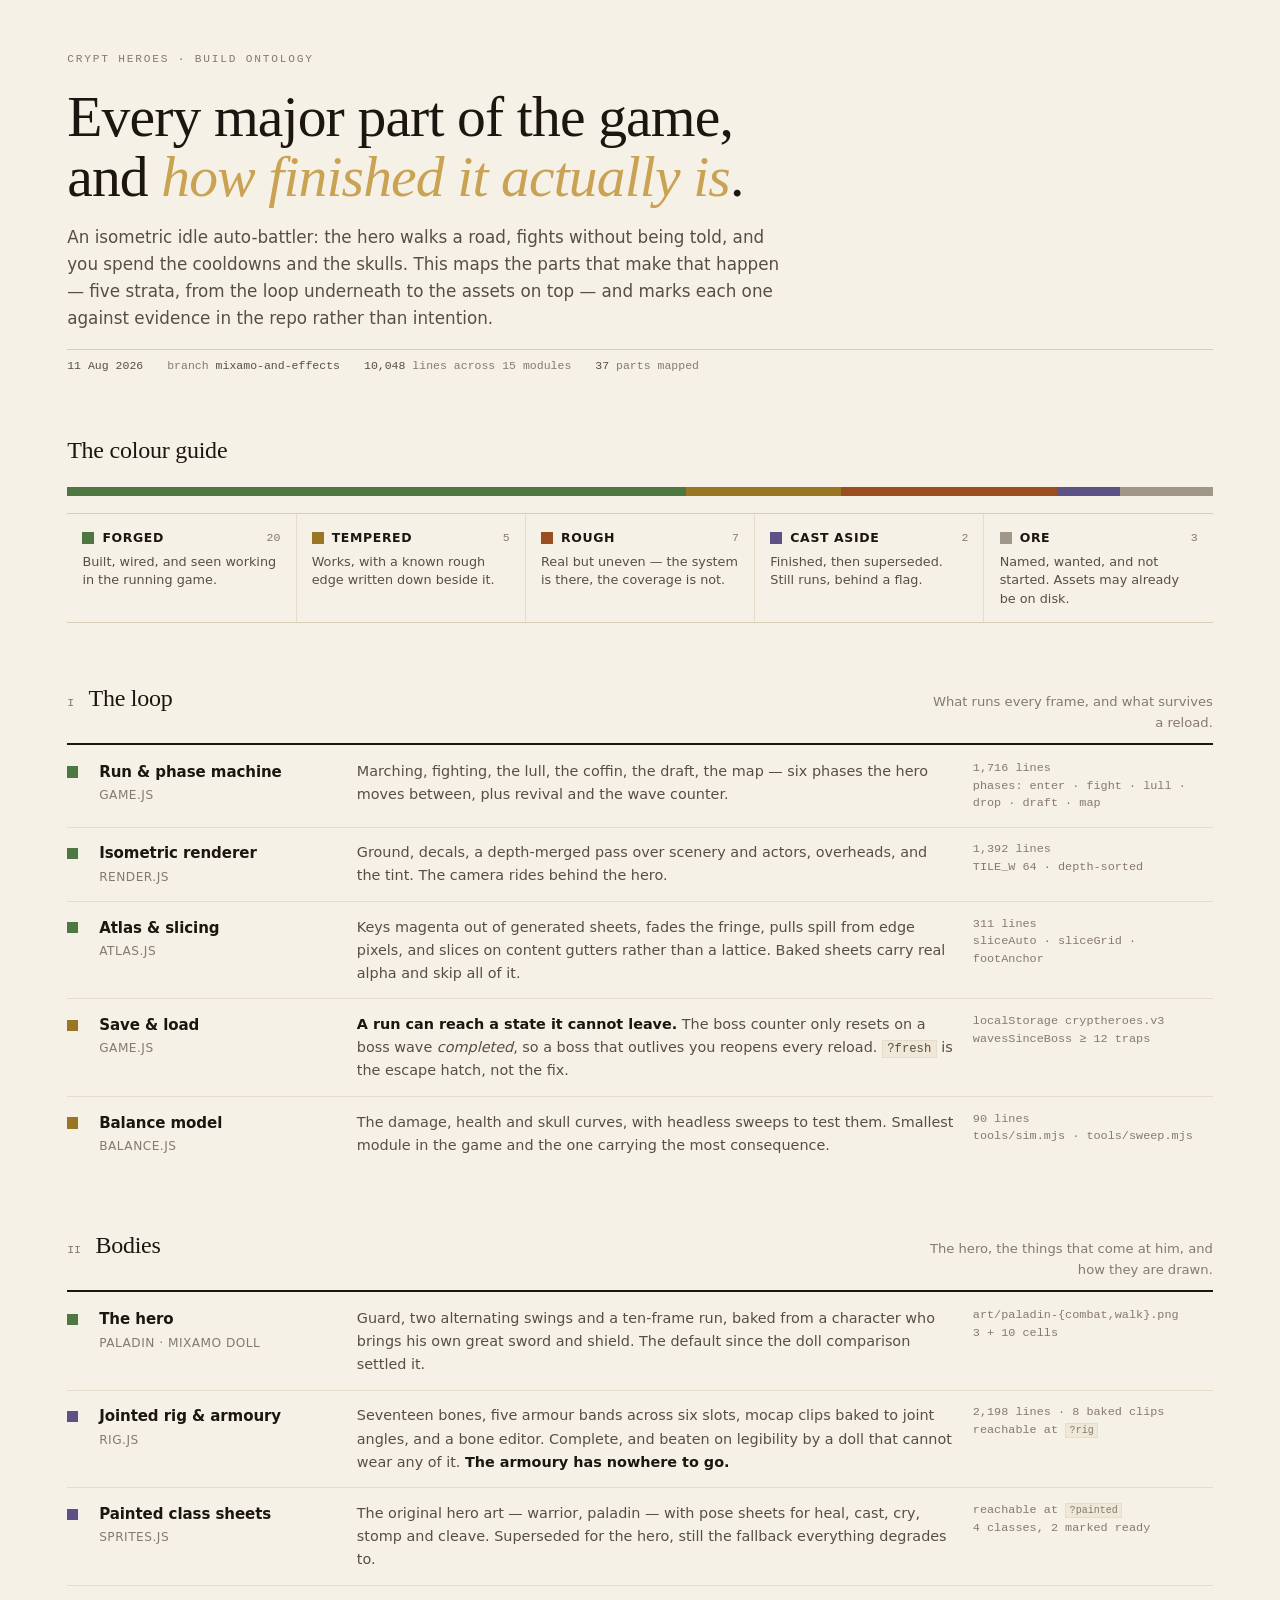
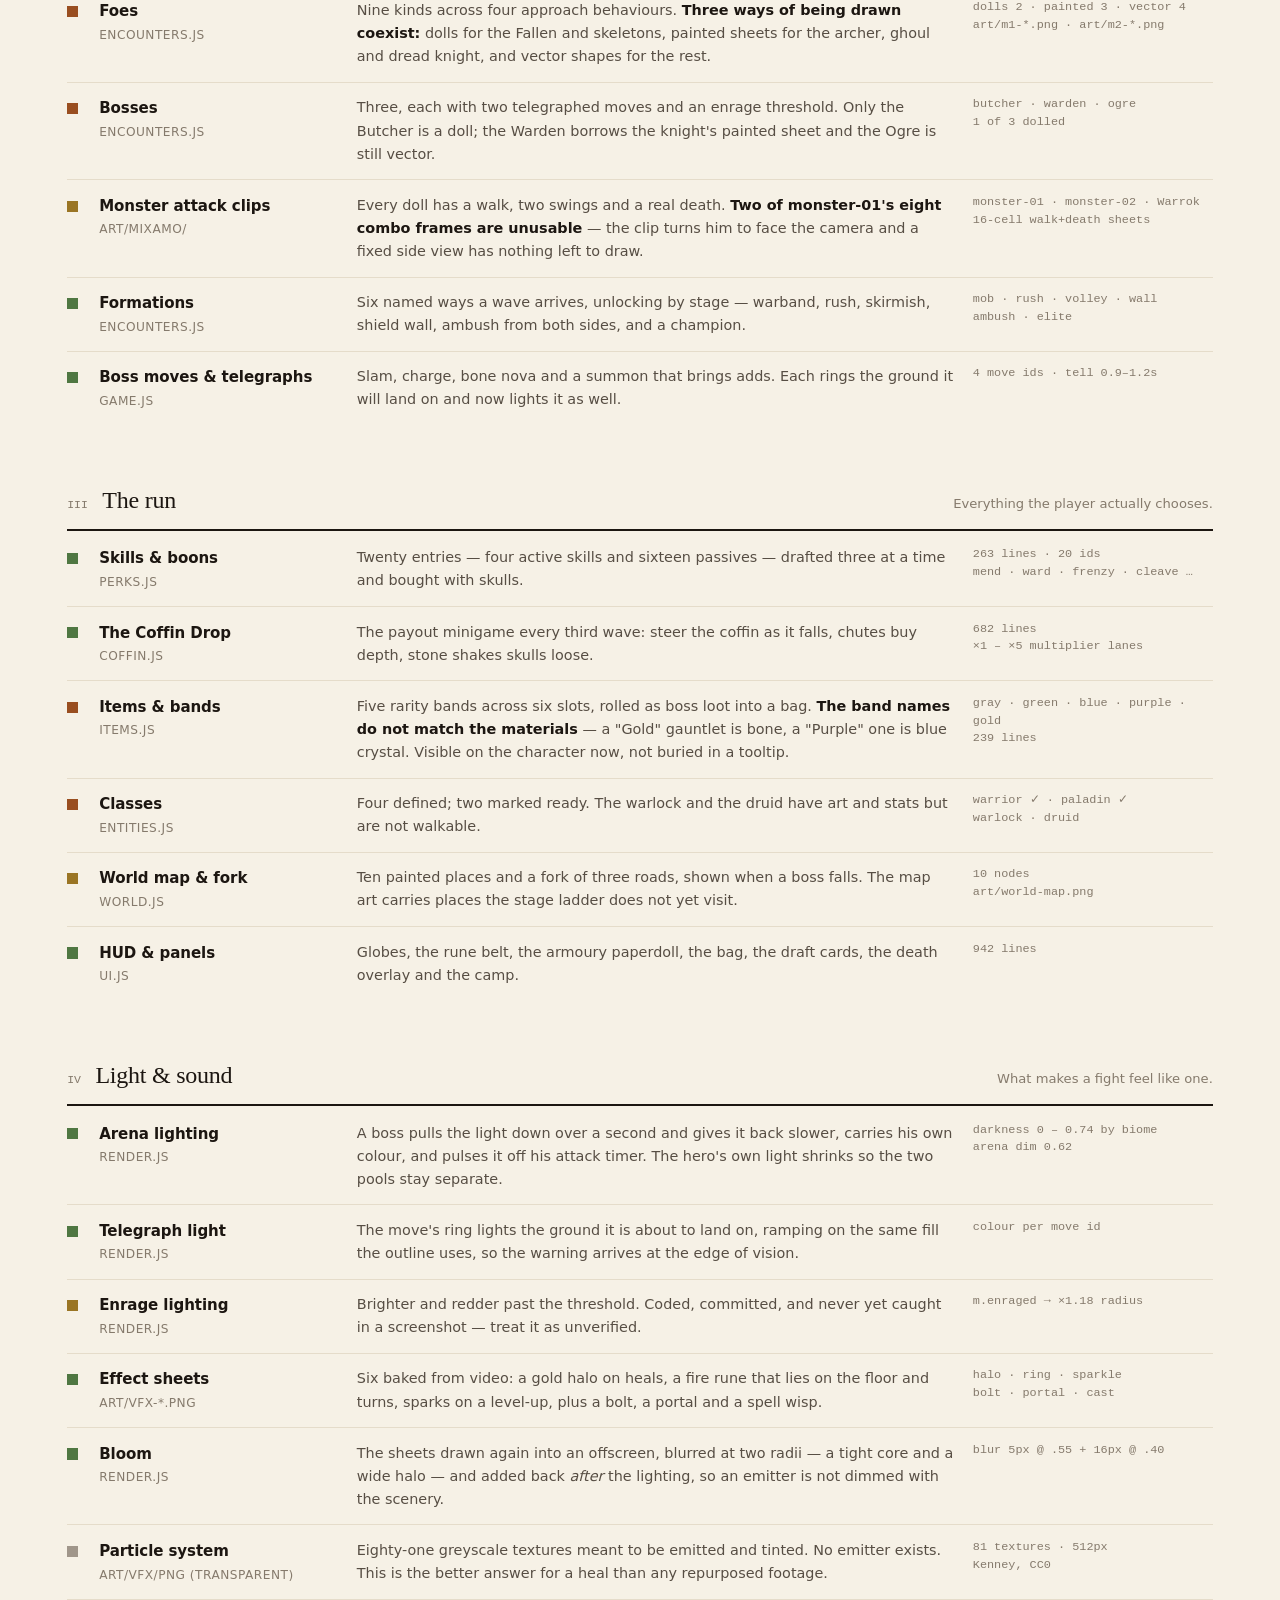
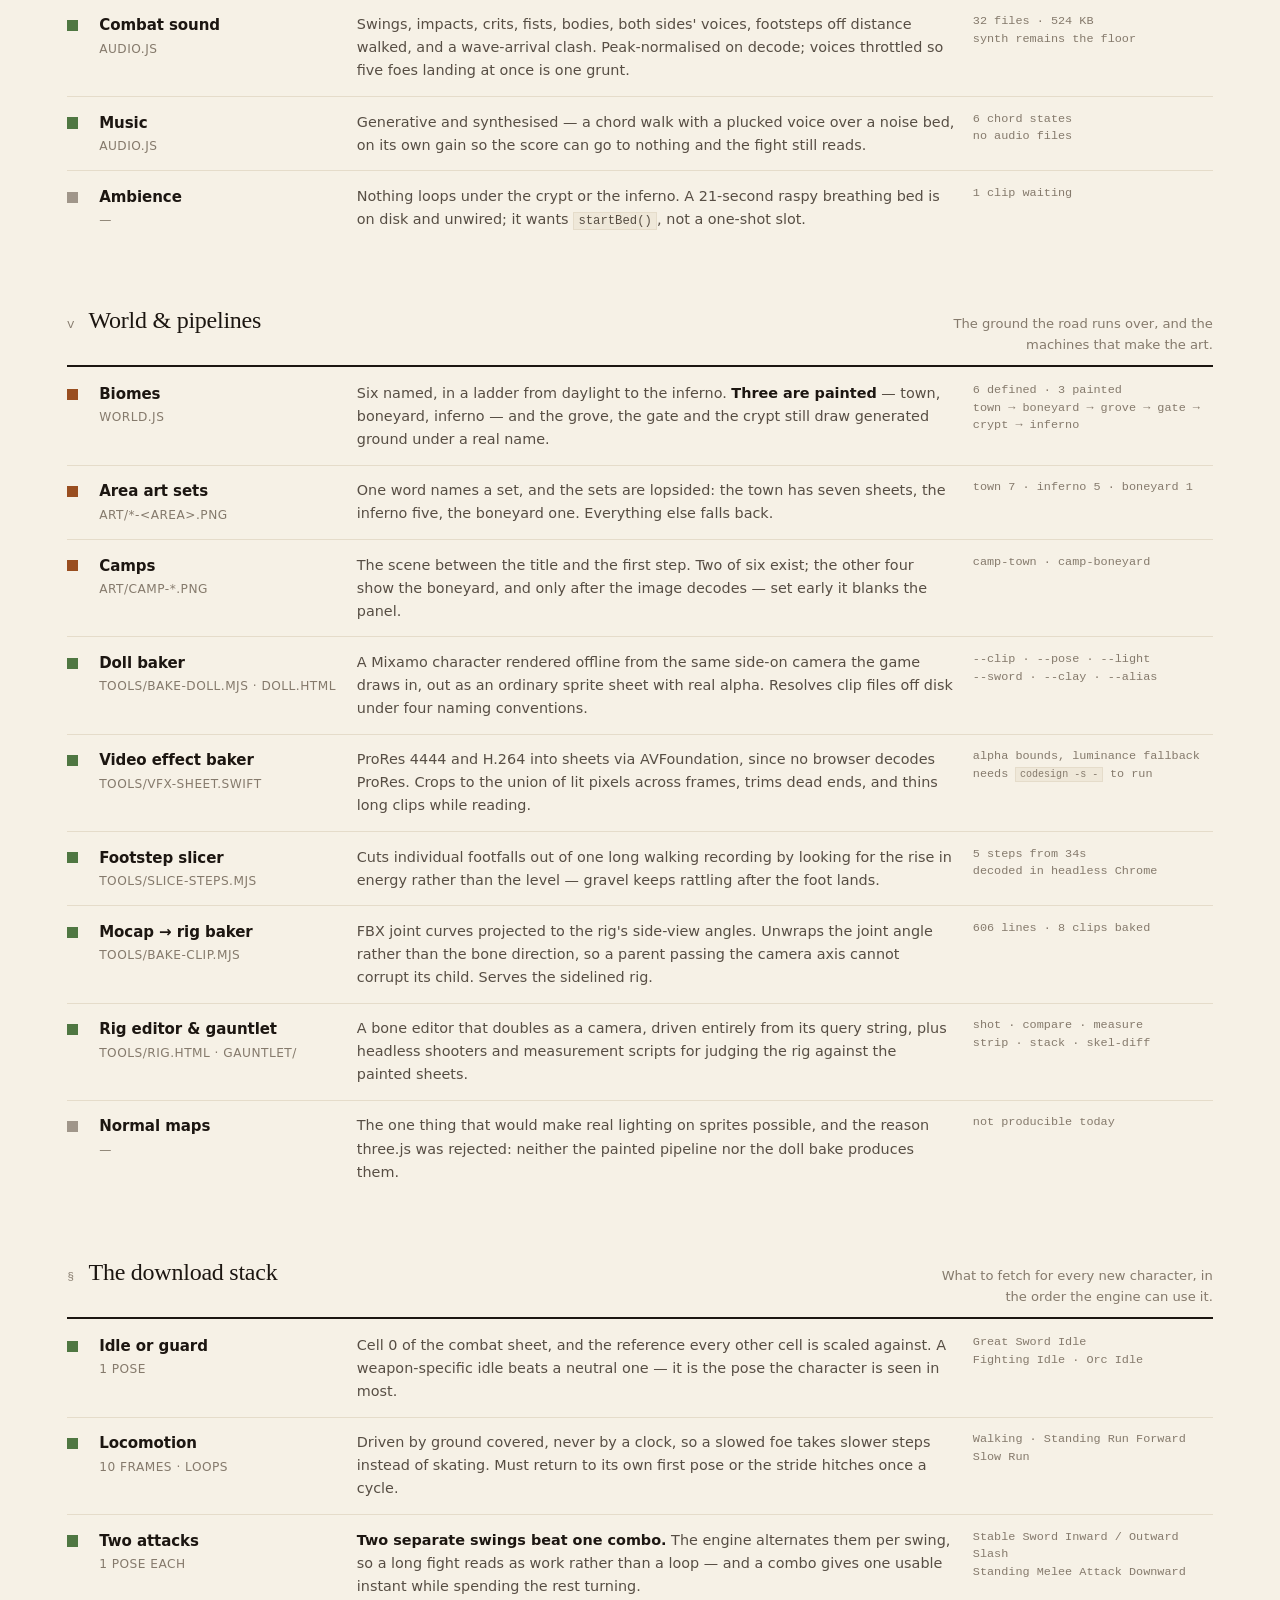
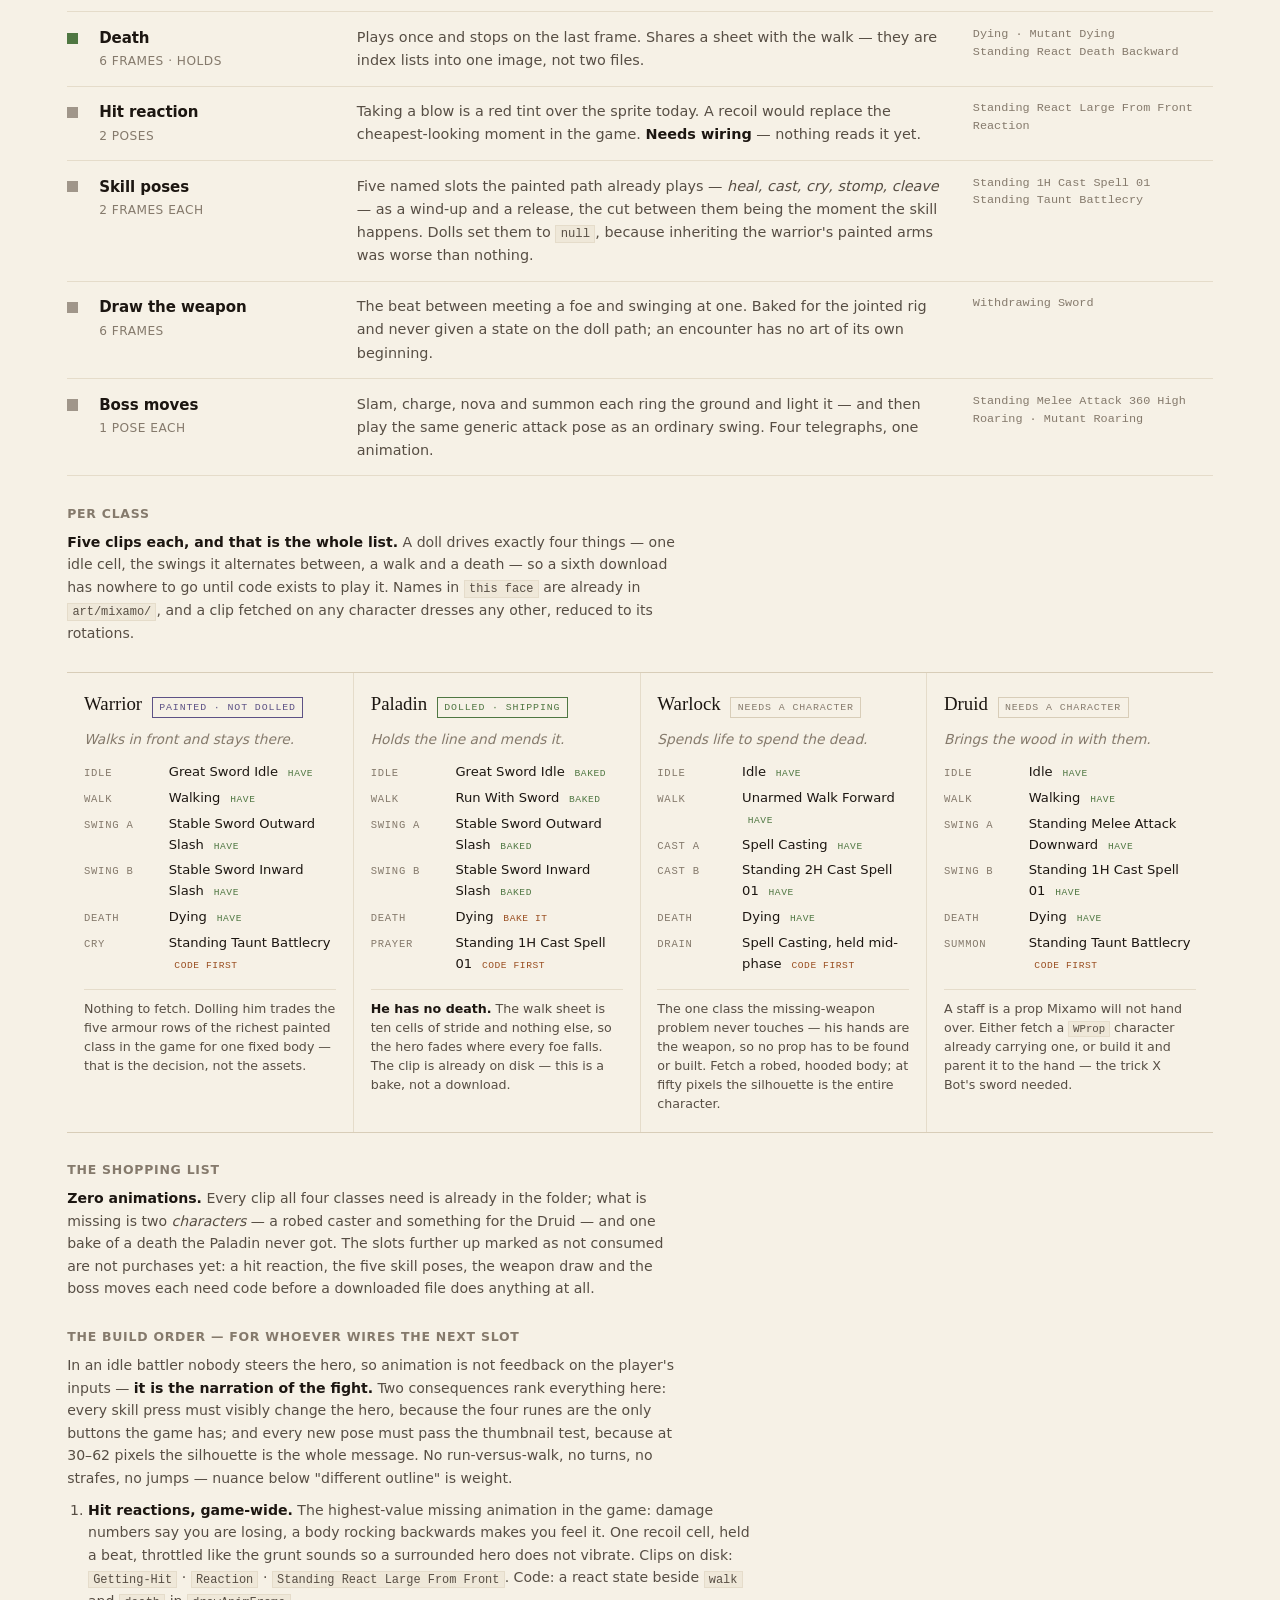
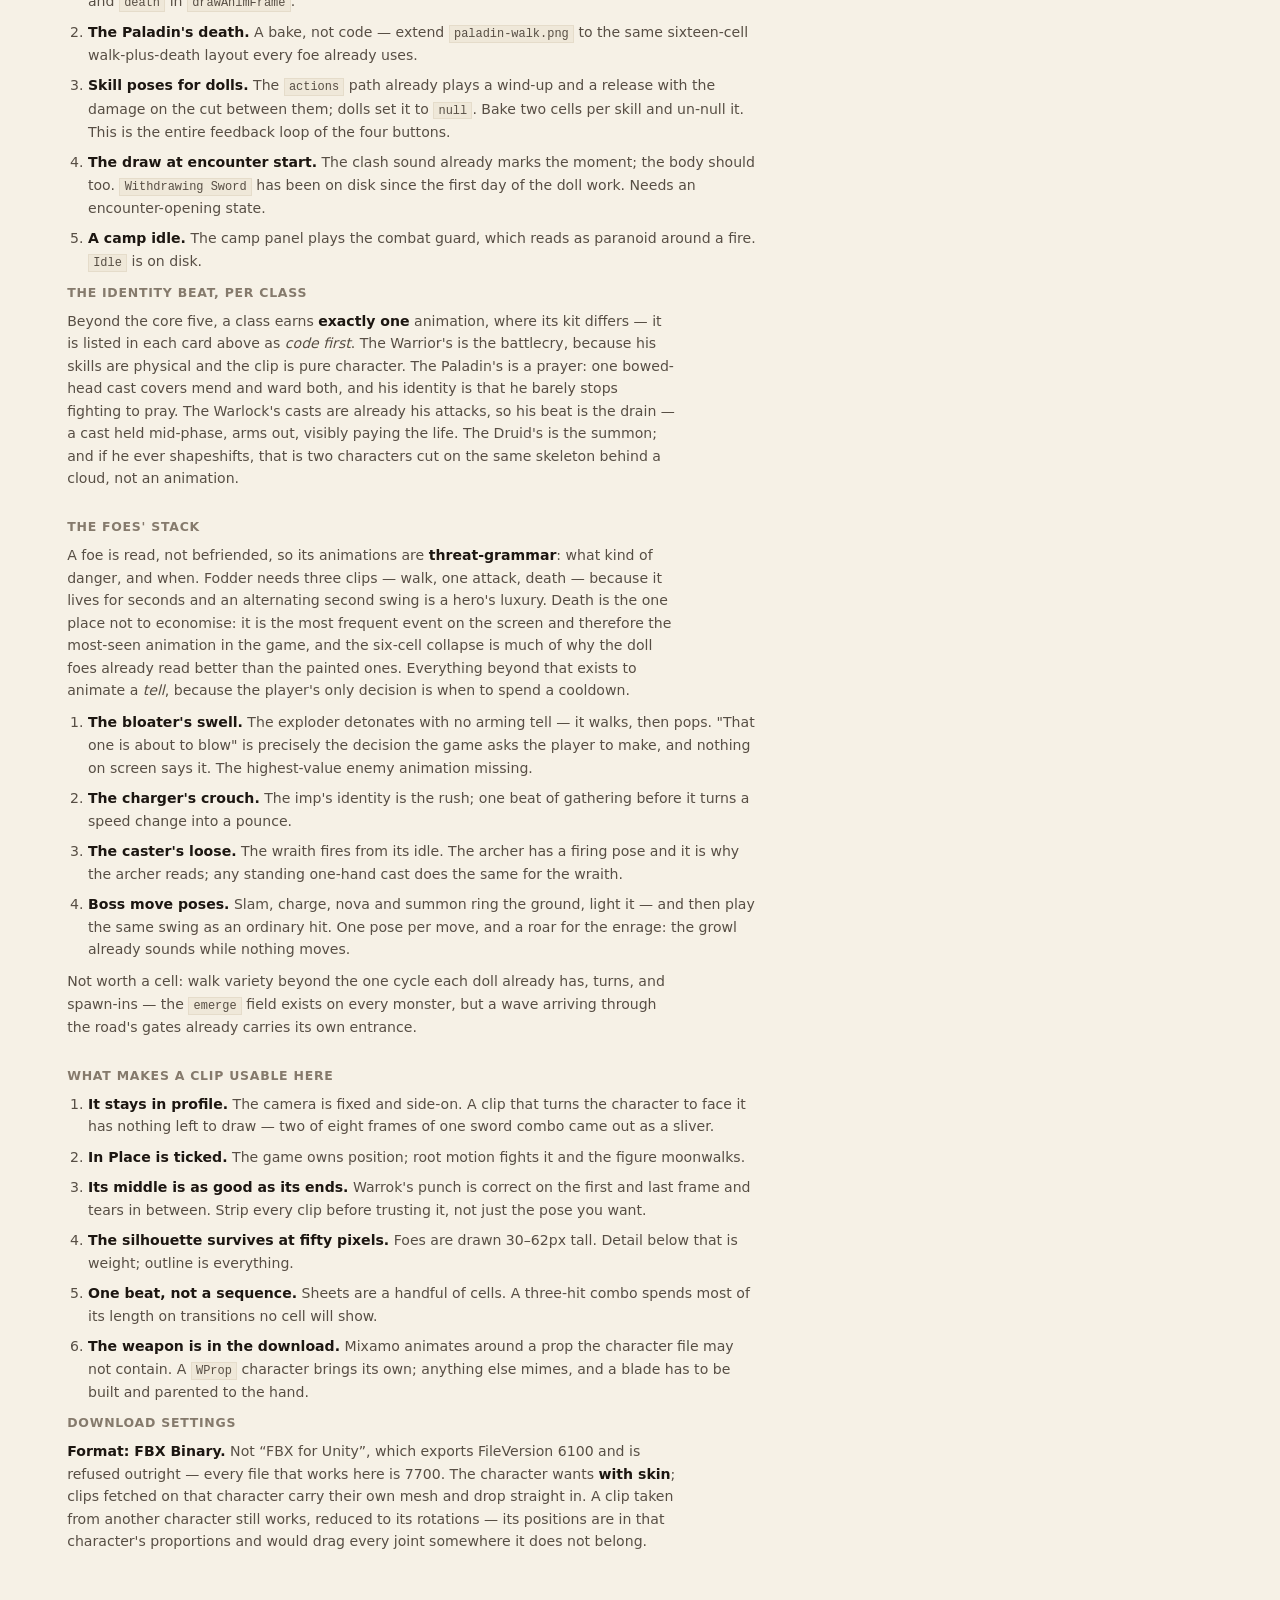
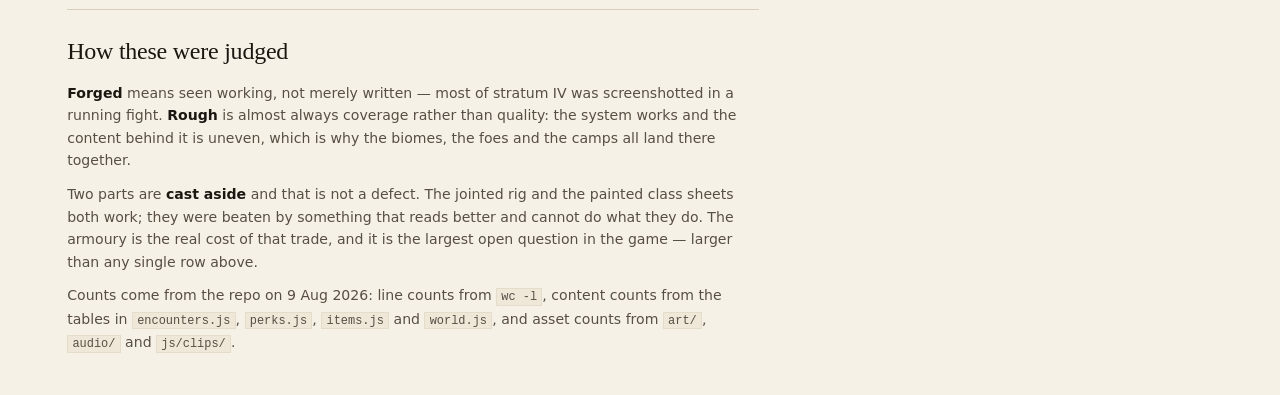
==== ontology.html @ 00d1f349 "Ontology: the animation build order, hero and foe Written for whoever wires the next slot, on one pr" ====
<!DOCTYPE html>
<html lang="en">
<head>
<meta charset="utf-8">
<meta name="viewport" content="width=device-width, initial-scale=1">
<meta name="color-scheme" content="dark light">
<title>Crypt Heroes — Ontology</title>
<!--
  A map of every major part of the game and how finished each one is, marked
  against evidence in this repo rather than against intention. Served by
  serve.js like anything else: http://localhost:8124/ontology.html

  It is a snapshot with a date on it, not a live view. Nothing generates it —
  when a part moves, move its square by hand and change the counts in the
  colour guide to match. The legend total and the row count are supposed to
  agree; they did not on the first draft.
-->
</head>
<body>
<style>
  :root {
    --crypt:   #0B0907;
    --vellum:  #EDE4D2;
    --gild:    #C9A253;

    --ground:  #100D0A;
    --raised:  #171310;
    --ink:     #EDE4D2;
    --ink-dim: #A2988A;
    --ink-mut: #6E655A;
    --rule:    #2A231C;
    --rule-sf: #1E1913;

    --forged:   #7BA36B;
    --tempered: #C9A253;
    --rough:    #C0703C;
    --cast:     #8479A8;
    --ore:      #4E463C;

    --measure: 68ch;
    --pad: clamp(1.25rem, 4vw, 3.5rem);

    --display: 'Iowan Old Style', 'Palatino Linotype', Palatino, 'Book Antiqua', Georgia, serif;
    --body: ui-sans-serif, system-ui, -apple-system, 'Segoe UI', 'Helvetica Neue', sans-serif;
    --mono: ui-monospace, 'SF Mono', SFMono-Regular, Menlo, Consolas, monospace;
  }

  @media (prefers-color-scheme: light) {
    :root {
      --ground:  #F6F1E6;
      --raised:  #EFE8D9;
      --ink:     #1C1611;
      --ink-dim: #574E44;
      --ink-mut: #857A6C;
      --rule:    #D8CDB8;
      --rule-sf: #E5DCCA;
      --forged:   #4F7742;
      --tempered: #9A7524;
      --rough:    #994E20;
      --cast:     #5D5285;
      --ore:      #A0968A;
    }
  }
  :root[data-theme="light"] {
    --ground:  #F6F1E6;
    --raised:  #EFE8D9;
    --ink:     #1C1611;
    --ink-dim: #574E44;
    --ink-mut: #857A6C;
    --rule:    #D8CDB8;
    --rule-sf: #E5DCCA;
    --forged:   #4F7742;
    --tempered: #9A7524;
    --rough:    #994E20;
    --cast:     #5D5285;
    --ore:      #A0968A;
  }
  :root[data-theme="dark"] {
    --ground:  #100D0A;
    --raised:  #171310;
    --ink:     #EDE4D2;
    --ink-dim: #A2988A;
    --ink-mut: #6E655A;
    --rule:    #2A231C;
    --rule-sf: #1E1913;
    --forged:   #7BA36B;
    --tempered: #C9A253;
    --rough:    #C0703C;
    --cast:     #8479A8;
    --ore:      #4E463C;
  }

  * { box-sizing: border-box; }

  body {
    margin: 0;
    background: var(--ground);
    color: var(--ink);
    font-family: var(--body);
    font-size: 16px;
    line-height: 1.6;
    -webkit-font-smoothing: antialiased;
  }

  .wrap {
    max-width: 78rem;
    margin: 0 auto;
    padding: var(--pad);
    display: flex;
    flex-direction: column;
    gap: 3.5rem;
  }

  /* ---- masthead ---- */
  .mast { display: flex; flex-direction: column; gap: 1.1rem; }
  .eyebrow {
    font-family: var(--mono);
    font-size: 0.7rem;
    letter-spacing: 0.16em;
    text-transform: uppercase;
    color: var(--ink-mut);
  }
  h1 {
    font-family: var(--display);
    font-weight: 400;
    font-size: clamp(2.2rem, 6vw, 3.6rem);
    line-height: 1.04;
    letter-spacing: -0.015em;
    margin: 0;
    text-wrap: balance;
  }
  h1 em { font-style: italic; color: var(--gild); }
  .thesis {
    max-width: var(--measure);
    font-size: 1.05rem;
    color: var(--ink-dim);
    margin: 0;
  }
  .stamp {
    display: flex; flex-wrap: wrap; gap: 0.4rem 1.5rem;
    font-family: var(--mono); font-size: 0.72rem;
    color: var(--ink-mut);
    padding-top: 0.4rem;
    border-top: 1px solid var(--rule);
  }
  .stamp b { color: var(--ink-dim); font-weight: 500; }

  /* ---- the colour guide ---- */
  .guide { display: flex; flex-direction: column; gap: 1.1rem; }
  h2 {
    font-family: var(--display);
    font-weight: 400;
    font-size: 1.5rem;
    letter-spacing: -0.01em;
    margin: 0;
  }
  .bar {
    display: flex; width: 100%; height: 0.55rem;
    overflow: hidden;
  }
  .bar span { display: block; height: 100%; }

  .keys {
    display: grid;
    grid-template-columns: repeat(auto-fit, minmax(11.5rem, 1fr));
    gap: 1px;
    background: var(--rule-sf);
    border-block: 1px solid var(--rule);
  }
  .key {
    background: var(--ground);
    padding: 0.85rem 0.95rem;
    display: flex; flex-direction: column; gap: 0.3rem;
  }
  .key .top { display: flex; align-items: center; gap: 0.5rem; }
  .swatch { width: 0.75rem; height: 0.75rem; flex: none; }
  .key .name {
    font-size: 0.78rem; font-weight: 600;
    letter-spacing: 0.05em; text-transform: uppercase;
  }
  .key .n {
    margin-left: auto; font-family: var(--mono); font-size: 0.72rem;
    color: var(--ink-mut); font-variant-numeric: tabular-nums;
  }
  .key p { margin: 0; font-size: 0.8rem; line-height: 1.45; color: var(--ink-dim); }

  /* ---- strata ---- */
  .stratum { display: flex; flex-direction: column; gap: 0.1rem; }
  .stratum > header {
    display: flex; align-items: baseline; gap: 0.9rem;
    padding-bottom: 0.6rem;
    border-bottom: 2px solid var(--ink);
  }
  .stratum > header .idx {
    font-family: var(--mono); font-size: 0.72rem; color: var(--ink-mut);
    font-variant-numeric: tabular-nums;
  }
  .stratum > header p {
    margin: 0 0 0 auto; font-size: 0.82rem; color: var(--ink-mut);
    text-align: right; max-width: 34ch;
  }

  .rows { display: flex; flex-direction: column; }
  .row {
    display: grid;
    grid-template-columns: 0.9rem minmax(11rem, 15rem) minmax(0, 1fr) minmax(9rem, 15rem);
    align-items: start;
    gap: 0 1.1rem;
    padding: 0.85rem 0;
    border-bottom: 1px solid var(--rule-sf);
  }
  .row:last-child { border-bottom: 0; }
  .mark { width: 0.7rem; height: 0.7rem; margin-top: 0.42rem; }
  .part { font-weight: 600; font-size: 0.94rem; letter-spacing: -0.005em; }
  .part small {
    display: block; font-weight: 400; font-size: 0.76rem;
    color: var(--ink-mut); letter-spacing: 0.04em; text-transform: uppercase;
    margin-top: 0.15rem;
  }
  .what { font-size: 0.9rem; color: var(--ink-dim); }
  .what b { color: var(--ink); font-weight: 600; }
  .ev {
    font-family: var(--mono); font-size: 0.74rem; line-height: 1.5;
    color: var(--ink-mut); font-variant-numeric: tabular-nums;
    overflow-wrap: anywhere;
  }

  @media (max-width: 46rem) {
    .row { grid-template-columns: 0.9rem minmax(0, 1fr); }
    .what, .ev { grid-column: 2; }
    .what { margin-top: 0.35rem; }
    .ev { margin-top: 0.35rem; }
    .stratum > header { flex-wrap: wrap; }
    .stratum > header p { margin-left: 0; text-align: left; }
  }


  /* ---- the download stack ---- */
  .pick {
    display: grid;
    grid-template-columns: 0.9rem minmax(11rem, 15rem) minmax(0, 1fr) minmax(9rem, 15rem);
    align-items: start;
    gap: 0 1.1rem;
    padding: 0.85rem 0;
    border-bottom: 1px solid var(--rule-sf);
  }
  .rules {
    display: flex; flex-direction: column; gap: 0.6rem;
    padding-top: 1.6rem;
  }
  .rules h3 {
    font-size: 0.78rem; font-weight: 600; margin: 0;
    letter-spacing: 0.06em; text-transform: uppercase; color: var(--ink-mut);
  }
  .rules ol {
    margin: 0; padding-left: 1.3rem;
    display: flex; flex-direction: column; gap: 0.5rem;
    max-width: var(--measure);
  }
  .rules li { font-size: 0.88rem; color: var(--ink-dim); }
  .rules li b, .rules p b { color: var(--ink); font-weight: 600; }
  .rules p { margin: 0; font-size: 0.88rem; color: var(--ink-dim); max-width: var(--measure); }
  .rules h3 + p, .rules h3 + ol { margin-top: -0.15rem; }

  @media (max-width: 46rem) {
    .pick { grid-template-columns: 0.9rem minmax(0, 1fr); }
    .pick .what, .pick .ev { grid-column: 2; margin-top: 0.35rem; }
  }


  /* ---- per-class rosters ---- */
  .roster {
    display: grid;
    grid-template-columns: repeat(auto-fit, minmax(15rem, 1fr));
    gap: 1px;
    background: var(--rule-sf);
    border-block: 1px solid var(--rule);
    margin-top: 1.6rem;
  }
  .cls {
    background: var(--ground);
    padding: 1rem 1.05rem 1.15rem;
    display: flex; flex-direction: column; gap: 0.55rem;
  }
  .chd { display: flex; align-items: baseline; gap: 0.6rem; flex-wrap: wrap; }
  .cn { font-family: var(--display); font-size: 1.18rem; }
  .tag {
    font-family: var(--mono); font-size: 0.62rem; letter-spacing: 0.09em;
    text-transform: uppercase; color: var(--ink-mut);
    border: 1px solid var(--rule); padding: 0.1rem 0.4rem;
  }
  .tag-live { color: var(--forged); border-color: var(--forged); }
  .tag-on { color: var(--cast); border-color: var(--cast); }
  .cb { margin: 0; font-size: 0.86rem; font-style: italic; color: var(--ink-mut); }
  .cls dl {
    margin: 0.15rem 0 0;
    display: grid; grid-template-columns: 4.6rem minmax(0, 1fr);
    gap: 0.3rem 0.7rem;
    align-items: baseline;
  }
  .cls dt {
    font-family: var(--mono); font-size: 0.66rem; letter-spacing: 0.07em;
    text-transform: uppercase; color: var(--ink-mut);
  }
  .cls dd { margin: 0; font-size: 0.82rem; color: var(--ink); }
  .cls dd i {
    font-style: normal; font-family: var(--mono); font-size: 0.6rem;
    letter-spacing: 0.06em; text-transform: uppercase;
    margin-left: 0.35rem; white-space: nowrap;
  }
  .have { color: var(--forged); }
  .want { color: var(--rough); }
  .cn-note {
    margin: 0.4rem 0 0; font-size: 0.79rem; line-height: 1.5; color: var(--ink-dim);
    border-top: 1px solid var(--rule-sf); padding-top: 0.6rem;
  }
  .cn-note b { color: var(--ink); }

  /* ---- closing note ---- */
  .note {
    border-top: 1px solid var(--rule);
    padding-top: 1.4rem;
    display: flex; flex-direction: column; gap: 0.7rem;
    max-width: var(--measure);
  }
  .note p { margin: 0; font-size: 0.88rem; color: var(--ink-dim); }
  .note strong { color: var(--ink); }
  code {
    font-family: var(--mono); font-size: 0.85em;
    background: var(--raised); padding: 0.08em 0.35em;
    border: 1px solid var(--rule-sf);
  }
</style>

<div class="wrap">

  <header class="mast">
    <div class="eyebrow">Crypt Heroes · build ontology</div>
    <h1>Every major part of the game, and <em>how finished it actually is</em>.</h1>
    <p class="thesis">
      An isometric idle auto-battler: the hero walks a road, fights without being told,
      and you spend the cooldowns and the skulls. This maps the parts that make that
      happen — five strata, from the loop underneath to the assets on top — and marks
      each one against evidence in the repo rather than intention.
    </p>
    <div class="stamp">
      <span><b>11 Aug 2026</b></span>
      <span>branch <b>mixamo-and-effects</b></span>
      <span><b>10,048</b> lines across 15 modules</span>
      <span><b>37</b> parts mapped</span>
    </div>
  </header>

  <section class="guide">
    <h2>The colour guide</h2>
    <div class="bar" role="img" aria-label="Proportion of parts at each stage: 20 forged, 5 tempered, 7 rough, 2 cast aside, 3 ore.">
      <span style="background: var(--forged);   width: 54.05%"></span>
      <span style="background: var(--tempered); width: 13.51%"></span>
      <span style="background: var(--rough);    width: 18.92%"></span>
      <span style="background: var(--cast);     width: 5.41%"></span>
      <span style="background: var(--ore);      width: 8.11%"></span>
    </div>
    <div class="keys">
      <div class="key">
        <div class="top"><i class="swatch" style="background: var(--forged)"></i><span class="name">Forged</span><span class="n">20</span></div>
        <p>Built, wired, and seen working in the running game.</p>
      </div>
      <div class="key">
        <div class="top"><i class="swatch" style="background: var(--tempered)"></i><span class="name">Tempered</span><span class="n">5</span></div>
        <p>Works, with a known rough edge written down beside it.</p>
      </div>
      <div class="key">
        <div class="top"><i class="swatch" style="background: var(--rough)"></i><span class="name">Rough</span><span class="n">7</span></div>
        <p>Real but uneven — the system is there, the coverage is not.</p>
      </div>
      <div class="key">
        <div class="top"><i class="swatch" style="background: var(--cast)"></i><span class="name">Cast aside</span><span class="n">2</span></div>
        <p>Finished, then superseded. Still runs, behind a flag.</p>
      </div>
      <div class="key">
        <div class="top"><i class="swatch" style="background: var(--ore)"></i><span class="name">Ore</span><span class="n">3</span></div>
        <p>Named, wanted, and not started. Assets may already be on disk.</p>
      </div>
    </div>
  </section>

  <section class="stratum">
    <header>
      <span class="idx">I</span>
      <h2>The loop</h2>
      <p>What runs every frame, and what survives a reload.</p>
    </header>
    <div class="rows">
      <div class="row">
        <i class="mark" style="background: var(--forged)"></i>
        <div class="part">Run &amp; phase machine<small>game.js</small></div>
        <div class="what">Marching, fighting, the lull, the coffin, the draft, the map — six phases the hero moves between, plus revival and the wave counter.</div>
        <div class="ev">1,716 lines<br>phases: enter · fight · lull · drop · draft · map</div>
      </div>
      <div class="row">
        <i class="mark" style="background: var(--forged)"></i>
        <div class="part">Isometric renderer<small>render.js</small></div>
        <div class="what">Ground, decals, a depth-merged pass over scenery and actors, overheads, and the tint. The camera rides behind the hero.</div>
        <div class="ev">1,392 lines<br>TILE_W 64 · depth-sorted</div>
      </div>
      <div class="row">
        <i class="mark" style="background: var(--forged)"></i>
        <div class="part">Atlas &amp; slicing<small>atlas.js</small></div>
        <div class="what">Keys magenta out of generated sheets, fades the fringe, pulls spill from edge pixels, and slices on content gutters rather than a lattice. Baked sheets carry real alpha and skip all of it.</div>
        <div class="ev">311 lines<br>sliceAuto · sliceGrid · footAnchor</div>
      </div>
      <div class="row">
        <i class="mark" style="background: var(--tempered)"></i>
        <div class="part">Save &amp; load<small>game.js</small></div>
        <div class="what"><b>A run can reach a state it cannot leave.</b> The boss counter only resets on a boss wave <em>completed</em>, so a boss that outlives you reopens every reload. <code>?fresh</code> is the escape hatch, not the fix.</div>
        <div class="ev">localStorage cryptheroes.v3<br>wavesSinceBoss ≥ 12 traps</div>
      </div>
      <div class="row">
        <i class="mark" style="background: var(--tempered)"></i>
        <div class="part">Balance model<small>balance.js</small></div>
        <div class="what">The damage, health and skull curves, with headless sweeps to test them. Smallest module in the game and the one carrying the most consequence.</div>
        <div class="ev">90 lines<br>tools/sim.mjs · tools/sweep.mjs</div>
      </div>
    </div>
  </section>

  <section class="stratum">
    <header>
      <span class="idx">II</span>
      <h2>Bodies</h2>
      <p>The hero, the things that come at him, and how they are drawn.</p>
    </header>
    <div class="rows">
      <div class="row">
        <i class="mark" style="background: var(--forged)"></i>
        <div class="part">The hero<small>Paladin · Mixamo doll</small></div>
        <div class="what">Guard, two alternating swings and a ten-frame run, baked from a character who brings his own great sword and shield. The default since the doll comparison settled it.</div>
        <div class="ev">art/paladin-{combat,walk}.png<br>3 + 10 cells</div>
      </div>
      <div class="row">
        <i class="mark" style="background: var(--cast)"></i>
        <div class="part">Jointed rig &amp; armoury<small>rig.js</small></div>
        <div class="what">Seventeen bones, five armour bands across six slots, mocap clips baked to joint angles, and a bone editor. Complete, and beaten on legibility by a doll that cannot wear any of it. <b>The armoury has nowhere to go.</b></div>
        <div class="ev">2,198 lines · 8 baked clips<br>reachable at <code>?rig</code></div>
      </div>
      <div class="row">
        <i class="mark" style="background: var(--cast)"></i>
        <div class="part">Painted class sheets<small>sprites.js</small></div>
        <div class="what">The original hero art — warrior, paladin — with pose sheets for heal, cast, cry, stomp and cleave. Superseded for the hero, still the fallback everything degrades to.</div>
        <div class="ev">reachable at <code>?painted</code><br>4 classes, 2 marked ready</div>
      </div>
      <div class="row">
        <i class="mark" style="background: var(--rough)"></i>
        <div class="part">Foes<small>encounters.js</small></div>
        <div class="what">Nine kinds across four approach behaviours. <b>Three ways of being drawn coexist:</b> dolls for the Fallen and skeletons, painted sheets for the archer, ghoul and dread knight, and vector shapes for the rest.</div>
        <div class="ev">dolls 2 · painted 3 · vector 4<br>art/m1-*.png · art/m2-*.png</div>
      </div>
      <div class="row">
        <i class="mark" style="background: var(--rough)"></i>
        <div class="part">Bosses<small>encounters.js</small></div>
        <div class="what">Three, each with two telegraphed moves and an enrage threshold. Only the Butcher is a doll; the Warden borrows the knight's painted sheet and the Ogre is still vector.</div>
        <div class="ev">butcher · warden · ogre<br>1 of 3 dolled</div>
      </div>
      <div class="row">
        <i class="mark" style="background: var(--tempered)"></i>
        <div class="part">Monster attack clips<small>art/mixamo/</small></div>
        <div class="what">Every doll has a walk, two swings and a real death. <b>Two of monster-01's eight combo frames are unusable</b> — the clip turns him to face the camera and a fixed side view has nothing left to draw.</div>
        <div class="ev">monster-01 · monster-02 · Warrok<br>16-cell walk+death sheets</div>
      </div>
      <div class="row">
        <i class="mark" style="background: var(--forged)"></i>
        <div class="part">Formations<small>encounters.js</small></div>
        <div class="what">Six named ways a wave arrives, unlocking by stage — warband, rush, skirmish, shield wall, ambush from both sides, and a champion.</div>
        <div class="ev">mob · rush · volley · wall<br>ambush · elite</div>
      </div>
      <div class="row">
        <i class="mark" style="background: var(--forged)"></i>
        <div class="part">Boss moves &amp; telegraphs<small>game.js</small></div>
        <div class="what">Slam, charge, bone nova and a summon that brings adds. Each rings the ground it will land on and now lights it as well.</div>
        <div class="ev">4 move ids · tell 0.9–1.2s</div>
      </div>
    </div>
  </section>

  <section class="stratum">
    <header>
      <span class="idx">III</span>
      <h2>The run</h2>
      <p>Everything the player actually chooses.</p>
    </header>
    <div class="rows">
      <div class="row">
        <i class="mark" style="background: var(--forged)"></i>
        <div class="part">Skills &amp; boons<small>perks.js</small></div>
        <div class="what">Twenty entries — four active skills and sixteen passives — drafted three at a time and bought with skulls.</div>
        <div class="ev">263 lines · 20 ids<br>mend · ward · frenzy · cleave …</div>
      </div>
      <div class="row">
        <i class="mark" style="background: var(--forged)"></i>
        <div class="part">The Coffin Drop<small>coffin.js</small></div>
        <div class="what">The payout minigame every third wave: steer the coffin as it falls, chutes buy depth, stone shakes skulls loose.</div>
        <div class="ev">682 lines<br>×1 – ×5 multiplier lanes</div>
      </div>
      <div class="row">
        <i class="mark" style="background: var(--rough)"></i>
        <div class="part">Items &amp; bands<small>items.js</small></div>
        <div class="what">Five rarity bands across six slots, rolled as boss loot into a bag. <b>The band names do not match the materials</b> — a "Gold" gauntlet is bone, a "Purple" one is blue crystal. Visible on the character now, not buried in a tooltip.</div>
        <div class="ev">gray · green · blue · purple · gold<br>239 lines</div>
      </div>
      <div class="row">
        <i class="mark" style="background: var(--rough)"></i>
        <div class="part">Classes<small>entities.js</small></div>
        <div class="what">Four defined; two marked ready. The warlock and the druid have art and stats but are not walkable.</div>
        <div class="ev">warrior ✓ · paladin ✓<br>warlock · druid</div>
      </div>
      <div class="row">
        <i class="mark" style="background: var(--tempered)"></i>
        <div class="part">World map &amp; fork<small>world.js</small></div>
        <div class="what">Ten painted places and a fork of three roads, shown when a boss falls. The map art carries places the stage ladder does not yet visit.</div>
        <div class="ev">10 nodes<br>art/world-map.png</div>
      </div>
      <div class="row">
        <i class="mark" style="background: var(--forged)"></i>
        <div class="part">HUD &amp; panels<small>ui.js</small></div>
        <div class="what">Globes, the rune belt, the armoury paperdoll, the bag, the draft cards, the death overlay and the camp.</div>
        <div class="ev">942 lines</div>
      </div>
    </div>
  </section>

  <section class="stratum">
    <header>
      <span class="idx">IV</span>
      <h2>Light &amp; sound</h2>
      <p>What makes a fight feel like one.</p>
    </header>
    <div class="rows">
      <div class="row">
        <i class="mark" style="background: var(--forged)"></i>
        <div class="part">Arena lighting<small>render.js</small></div>
        <div class="what">A boss pulls the light down over a second and gives it back slower, carries his own colour, and pulses it off his attack timer. The hero's own light shrinks so the two pools stay separate.</div>
        <div class="ev">darkness 0 – 0.74 by biome<br>arena dim 0.62</div>
      </div>
      <div class="row">
        <i class="mark" style="background: var(--forged)"></i>
        <div class="part">Telegraph light<small>render.js</small></div>
        <div class="what">The move's ring lights the ground it is about to land on, ramping on the same fill the outline uses, so the warning arrives at the edge of vision.</div>
        <div class="ev">colour per move id</div>
      </div>
      <div class="row">
        <i class="mark" style="background: var(--tempered)"></i>
        <div class="part">Enrage lighting<small>render.js</small></div>
        <div class="what">Brighter and redder past the threshold. Coded, committed, and never yet caught in a screenshot — treat it as unverified.</div>
        <div class="ev">m.enraged → ×1.18 radius</div>
      </div>
      <div class="row">
        <i class="mark" style="background: var(--forged)"></i>
        <div class="part">Effect sheets<small>art/vfx-*.png</small></div>
        <div class="what">Six baked from video: a gold halo on heals, a fire rune that lies on the floor and turns, sparks on a level-up, plus a bolt, a portal and a spell wisp.</div>
        <div class="ev">halo · ring · sparkle<br>bolt · portal · cast</div>
      </div>
      <div class="row">
        <i class="mark" style="background: var(--forged)"></i>
        <div class="part">Bloom<small>render.js</small></div>
        <div class="what">The sheets drawn again into an offscreen, blurred at two radii — a tight core and a wide halo — and added back <em>after</em> the lighting, so an emitter is not dimmed with the scenery.</div>
        <div class="ev">blur 5px @ .55 + 16px @ .40</div>
      </div>
      <div class="row">
        <i class="mark" style="background: var(--ore)"></i>
        <div class="part">Particle system<small>art/vfx/PNG (Transparent)</small></div>
        <div class="what">Eighty-one greyscale textures meant to be emitted and tinted. No emitter exists. This is the better answer for a heal than any repurposed footage.</div>
        <div class="ev">81 textures · 512px<br>Kenney, CC0</div>
      </div>
      <div class="row">
        <i class="mark" style="background: var(--forged)"></i>
        <div class="part">Combat sound<small>audio.js</small></div>
        <div class="what">Swings, impacts, crits, fists, bodies, both sides' voices, footsteps off distance walked, and a wave-arrival clash. Peak-normalised on decode; voices throttled so five foes landing at once is one grunt.</div>
        <div class="ev">32 files · 524 KB<br>synth remains the floor</div>
      </div>
      <div class="row">
        <i class="mark" style="background: var(--forged)"></i>
        <div class="part">Music<small>audio.js</small></div>
        <div class="what">Generative and synthesised — a chord walk with a plucked voice over a noise bed, on its own gain so the score can go to nothing and the fight still reads.</div>
        <div class="ev">6 chord states<br>no audio files</div>
      </div>
      <div class="row">
        <i class="mark" style="background: var(--ore)"></i>
        <div class="part">Ambience<small>—</small></div>
        <div class="what">Nothing loops under the crypt or the inferno. A 21-second raspy breathing bed is on disk and unwired; it wants <code>startBed()</code>, not a one-shot slot.</div>
        <div class="ev">1 clip waiting</div>
      </div>
    </div>
  </section>

  <section class="stratum">
    <header>
      <span class="idx">V</span>
      <h2>World &amp; pipelines</h2>
      <p>The ground the road runs over, and the machines that make the art.</p>
    </header>
    <div class="rows">
      <div class="row">
        <i class="mark" style="background: var(--rough)"></i>
        <div class="part">Biomes<small>world.js</small></div>
        <div class="what">Six named, in a ladder from daylight to the inferno. <b>Three are painted</b> — town, boneyard, inferno — and the grove, the gate and the crypt still draw generated ground under a real name.</div>
        <div class="ev">6 defined · 3 painted<br>town → boneyard → grove → gate → crypt → inferno</div>
      </div>
      <div class="row">
        <i class="mark" style="background: var(--rough)"></i>
        <div class="part">Area art sets<small>art/*-&lt;area&gt;.png</small></div>
        <div class="what">One word names a set, and the sets are lopsided: the town has seven sheets, the inferno five, the boneyard one. Everything else falls back.</div>
        <div class="ev">town 7 · inferno 5 · boneyard 1</div>
      </div>
      <div class="row">
        <i class="mark" style="background: var(--rough)"></i>
        <div class="part">Camps<small>art/camp-*.png</small></div>
        <div class="what">The scene between the title and the first step. Two of six exist; the other four show the boneyard, and only after the image decodes — set early it blanks the panel.</div>
        <div class="ev">camp-town · camp-boneyard</div>
      </div>
      <div class="row">
        <i class="mark" style="background: var(--forged)"></i>
        <div class="part">Doll baker<small>tools/bake-doll.mjs · doll.html</small></div>
        <div class="what">A Mixamo character rendered offline from the same side-on camera the game draws in, out as an ordinary sprite sheet with real alpha. Resolves clip files off disk under four naming conventions.</div>
        <div class="ev">--clip · --pose · --light<br>--sword · --clay · --alias</div>
      </div>
      <div class="row">
        <i class="mark" style="background: var(--forged)"></i>
        <div class="part">Video effect baker<small>tools/vfx-sheet.swift</small></div>
        <div class="what">ProRes 4444 and H.264 into sheets via AVFoundation, since no browser decodes ProRes. Crops to the union of lit pixels across frames, trims dead ends, and thins long clips while reading.</div>
        <div class="ev">alpha bounds, luminance fallback<br>needs <code>codesign -s -</code> to run</div>
      </div>
      <div class="row">
        <i class="mark" style="background: var(--forged)"></i>
        <div class="part">Footstep slicer<small>tools/slice-steps.mjs</small></div>
        <div class="what">Cuts individual footfalls out of one long walking recording by looking for the rise in energy rather than the level — gravel keeps rattling after the foot lands.</div>
        <div class="ev">5 steps from 34s<br>decoded in headless Chrome</div>
      </div>
      <div class="row">
        <i class="mark" style="background: var(--forged)"></i>
        <div class="part">Mocap → rig baker<small>tools/bake-clip.mjs</small></div>
        <div class="what">FBX joint curves projected to the rig's side-view angles. Unwraps the joint angle rather than the bone direction, so a parent passing the camera axis cannot corrupt its child. Serves the sidelined rig.</div>
        <div class="ev">606 lines · 8 clips baked</div>
      </div>
      <div class="row">
        <i class="mark" style="background: var(--forged)"></i>
        <div class="part">Rig editor &amp; gauntlet<small>tools/rig.html · gauntlet/</small></div>
        <div class="what">A bone editor that doubles as a camera, driven entirely from its query string, plus headless shooters and measurement scripts for judging the rig against the painted sheets.</div>
        <div class="ev">shot · compare · measure<br>strip · stack · skel-diff</div>
      </div>
      <div class="row">
        <i class="mark" style="background: var(--ore)"></i>
        <div class="part">Normal maps<small>—</small></div>
        <div class="what">The one thing that would make real lighting on sprites possible, and the reason three.js was rejected: neither the painted pipeline nor the doll bake produces them.</div>
        <div class="ev">not producible today</div>
      </div>
    </div>
  </section>


  <section class="stratum stack">
    <header>
      <span class="idx">§</span>
      <h2>The download stack</h2>
      <p>What to fetch for every new character, in the order the engine can use it.</p>
    </header>

    <div class="rows">
      <div class="pick">
        <i class="mark" style="background: var(--forged)"></i>
        <div class="part">Idle or guard<small>1 pose</small></div>
        <div class="what">Cell 0 of the combat sheet, and the reference every other cell is scaled against. A weapon-specific idle beats a neutral one — it is the pose the character is seen in most.</div>
        <div class="ev">Great Sword Idle<br>Fighting Idle · Orc Idle</div>
      </div>
      <div class="pick">
        <i class="mark" style="background: var(--forged)"></i>
        <div class="part">Locomotion<small>10 frames · loops</small></div>
        <div class="what">Driven by ground covered, never by a clock, so a slowed foe takes slower steps instead of skating. Must return to its own first pose or the stride hitches once a cycle.</div>
        <div class="ev">Walking · Standing Run Forward<br>Slow Run</div>
      </div>
      <div class="pick">
        <i class="mark" style="background: var(--forged)"></i>
        <div class="part">Two attacks<small>1 pose each</small></div>
        <div class="what"><b>Two separate swings beat one combo.</b> The engine alternates them per swing, so a long fight reads as work rather than a loop — and a combo gives one usable instant while spending the rest turning.</div>
        <div class="ev">Stable Sword Inward / Outward Slash<br>Standing Melee Attack Downward</div>
      </div>
      <div class="pick">
        <i class="mark" style="background: var(--forged)"></i>
        <div class="part">Death<small>6 frames · holds</small></div>
        <div class="what">Plays once and stops on the last frame. Shares a sheet with the walk — they are index lists into one image, not two files.</div>
        <div class="ev">Dying · Mutant Dying<br>Standing React Death Backward</div>
      </div>

      <div class="pick">
        <i class="mark" style="background: var(--ore)"></i>
        <div class="part">Hit reaction<small>2 poses</small></div>
        <div class="what">Taking a blow is a red tint over the sprite today. A recoil would replace the cheapest-looking moment in the game. <b>Needs wiring</b> — nothing reads it yet.</div>
        <div class="ev">Standing React Large From Front<br>Reaction</div>
      </div>
      <div class="pick">
        <i class="mark" style="background: var(--ore)"></i>
        <div class="part">Skill poses<small>2 frames each</small></div>
        <div class="what">Five named slots the painted path already plays — <em>heal, cast, cry, stomp, cleave</em> — as a wind-up and a release, the cut between them being the moment the skill happens. Dolls set them to <code>null</code>, because inheriting the warrior's painted arms was worse than nothing.</div>
        <div class="ev">Standing 1H Cast Spell 01<br>Standing Taunt Battlecry</div>
      </div>
      <div class="pick">
        <i class="mark" style="background: var(--ore)"></i>
        <div class="part">Draw the weapon<small>6 frames</small></div>
        <div class="what">The beat between meeting a foe and swinging at one. Baked for the jointed rig and never given a state on the doll path; an encounter has no art of its own beginning.</div>
        <div class="ev">Withdrawing Sword</div>
      </div>
      <div class="pick">
        <i class="mark" style="background: var(--ore)"></i>
        <div class="part">Boss moves<small>1 pose each</small></div>
        <div class="what">Slam, charge, nova and summon each ring the ground and light it — and then play the same generic attack pose as an ordinary swing. Four telegraphs, one animation.</div>
        <div class="ev">Standing Melee Attack 360 High<br>Roaring · Mutant Roaring</div>
      </div>
    </div>


    <div class="rules">
      <h3>Per class</h3>
      <p>
        <b>Five clips each, and that is the whole list.</b> A doll drives exactly four
        things — one idle cell, the swings it alternates between, a walk and a death — so a
        sixth download has nowhere to go until code exists to play it. Names in
        <code>this face</code> are already in <code>art/mixamo/</code>, and a clip fetched on
        any character dresses any other, reduced to its rotations.
      </p>
    </div>

    <div class="roster">
      <div class="cls">
        <div class="chd"><span class="cn">Warrior</span><span class="tag tag-on">painted · not dolled</span></div>
        <p class="cb">Walks in front and stays there.</p>
        <dl>
          <dt>idle</dt><dd>Great Sword Idle <i class="have">have</i></dd>
          <dt>walk</dt><dd>Walking <i class="have">have</i></dd>
          <dt>swing a</dt><dd>Stable Sword Outward Slash <i class="have">have</i></dd>
          <dt>swing b</dt><dd>Stable Sword Inward Slash <i class="have">have</i></dd>
          <dt>death</dt><dd>Dying <i class="have">have</i></dd>
          <dt>cry</dt><dd>Standing Taunt Battlecry <i class="want">code first</i></dd>
        </dl>
        <p class="cn-note">Nothing to fetch. Dolling him trades the five armour rows of the richest painted class in the game for one fixed body — that is the decision, not the assets.</p>
      </div>

      <div class="cls">
        <div class="chd"><span class="cn">Paladin</span><span class="tag tag-live">dolled · shipping</span></div>
        <p class="cb">Holds the line and mends it.</p>
        <dl>
          <dt>idle</dt><dd>Great Sword Idle <i class="have">baked</i></dd>
          <dt>walk</dt><dd>Run With Sword <i class="have">baked</i></dd>
          <dt>swing a</dt><dd>Stable Sword Outward Slash <i class="have">baked</i></dd>
          <dt>swing b</dt><dd>Stable Sword Inward Slash <i class="have">baked</i></dd>
          <dt>death</dt><dd>Dying <i class="want">bake it</i></dd>
          <dt>prayer</dt><dd>Standing 1H Cast Spell 01 <i class="want">code first</i></dd>
        </dl>
        <p class="cn-note"><b>He has no death.</b> The walk sheet is ten cells of stride and nothing else, so the hero fades where every foe falls. The clip is already on disk — this is a bake, not a download.</p>
      </div>

      <div class="cls">
        <div class="chd"><span class="cn">Warlock</span><span class="tag">needs a character</span></div>
        <p class="cb">Spends life to spend the dead.</p>
        <dl>
          <dt>idle</dt><dd>Idle <i class="have">have</i></dd>
          <dt>walk</dt><dd>Unarmed Walk Forward <i class="have">have</i></dd>
          <dt>cast a</dt><dd>Spell Casting <i class="have">have</i></dd>
          <dt>cast b</dt><dd>Standing 2H Cast Spell 01 <i class="have">have</i></dd>
          <dt>death</dt><dd>Dying <i class="have">have</i></dd>
          <dt>drain</dt><dd>Spell Casting, held mid-phase <i class="want">code first</i></dd>
        </dl>
        <p class="cn-note">The one class the missing-weapon problem never touches — his hands are the weapon, so no prop has to be found or built. Fetch a robed, hooded body; at fifty pixels the silhouette is the entire character.</p>
      </div>

      <div class="cls">
        <div class="chd"><span class="cn">Druid</span><span class="tag">needs a character</span></div>
        <p class="cb">Brings the wood in with them.</p>
        <dl>
          <dt>idle</dt><dd>Idle <i class="have">have</i></dd>
          <dt>walk</dt><dd>Walking <i class="have">have</i></dd>
          <dt>swing a</dt><dd>Standing Melee Attack Downward <i class="have">have</i></dd>
          <dt>swing b</dt><dd>Standing 1H Cast Spell 01 <i class="have">have</i></dd>
          <dt>death</dt><dd>Dying <i class="have">have</i></dd>
          <dt>summon</dt><dd>Standing Taunt Battlecry <i class="want">code first</i></dd>
        </dl>
        <p class="cn-note">A staff is a prop Mixamo will not hand over. Either fetch a <code>WProp</code> character already carrying one, or build it and parent it to the hand — the trick X Bot's sword needed.</p>
      </div>
    </div>

    <div class="rules">
      <h3>The shopping list</h3>
      <p>
        <b>Zero animations.</b> Every clip all four classes need is already in the folder;
        what is missing is two <em>characters</em> — a robed caster and something for the
        Druid — and one bake of a death the Paladin never got. The slots further up marked
        as not consumed are not purchases yet: a hit reaction, the five skill poses, the
        weapon draw and the boss moves each need code before a downloaded file does anything
        at all.
      </p>
    </div>

    <div class="rules">
      <h3>The build order — for whoever wires the next slot</h3>
      <p>
        In an idle battler nobody steers the hero, so animation is not feedback on
        the player's inputs — <b>it is the narration of the fight.</b> Two
        consequences rank everything here: every skill press must visibly change
        the hero, because the four runes are the only buttons the game has; and
        every new pose must pass the thumbnail test, because at 30–62 pixels the
        silhouette is the whole message. No run-versus-walk, no turns, no strafes,
        no jumps — nuance below "different outline" is weight.
      </p>
      <ol>
        <li><b>Hit reactions, game-wide.</b> The highest-value missing animation
        in the game: damage numbers say you are losing, a body rocking backwards
        makes you feel it. One recoil cell, held a beat, throttled like the grunt
        sounds so a surrounded hero does not vibrate. Clips on disk:
        <code>Getting-Hit</code> · <code>Reaction</code> ·
        <code>Standing React Large From Front</code>. Code: a react state beside
        <code>walk</code> and <code>death</code> in <code>drawAnimFrame</code>.</li>
        <li><b>The Paladin's death.</b> A bake, not code — extend
        <code>paladin-walk.png</code> to the same sixteen-cell walk-plus-death
        layout every foe already uses.</li>
        <li><b>Skill poses for dolls.</b> The <code>actions</code> path already
        plays a wind-up and a release with the damage on the cut between them;
        dolls set it to <code>null</code>. Bake two cells per skill and un-null
        it. This is the entire feedback loop of the four buttons.</li>
        <li><b>The draw at encounter start.</b> The clash sound already marks the
        moment; the body should too. <code>Withdrawing Sword</code> has been on
        disk since the first day of the doll work. Needs an encounter-opening
        state.</li>
        <li><b>A camp idle.</b> The camp panel plays the combat guard, which
        reads as paranoid around a fire. <code>Idle</code> is on disk.</li>
      </ol>
      <h3>The identity beat, per class</h3>
      <p>
        Beyond the core five, a class earns <b>exactly one</b> animation, where
        its kit differs — it is listed in each card above as <em>code first</em>.
        The Warrior's is the battlecry, because his skills are physical and the
        clip is pure character. The Paladin's is a prayer: one bowed-head cast
        covers mend and ward both, and his identity is that he barely stops
        fighting to pray. The Warlock's casts are already his attacks, so his
        beat is the drain — a cast held mid-phase, arms out, visibly paying the
        life. The Druid's is the summon; and if he ever shapeshifts, that is two
        characters cut on the same skeleton behind a cloud, not an animation.
      </p>
    </div>

    <div class="rules">
      <h3>The foes' stack</h3>
      <p>
        A foe is read, not befriended, so its animations are <b>threat-grammar</b>:
        what kind of danger, and when. Fodder needs three clips — walk, one
        attack, death — because it lives for seconds and an alternating second
        swing is a hero's luxury. Death is the one place not to economise: it is
        the most frequent event on the screen and therefore the most-seen
        animation in the game, and the six-cell collapse is much of why the doll
        foes already read better than the painted ones. Everything beyond that
        exists to animate a <em>tell</em>, because the player's only decision is
        when to spend a cooldown.
      </p>
      <ol>
        <li><b>The bloater's swell.</b> The exploder detonates with no arming
        tell — it walks, then pops. "That one is about to blow" is precisely the
        decision the game asks the player to make, and nothing on screen says it.
        The highest-value enemy animation missing.</li>
        <li><b>The charger's crouch.</b> The imp's identity is the rush; one beat
        of gathering before it turns a speed change into a pounce.</li>
        <li><b>The caster's loose.</b> The wraith fires from its idle. The archer
        has a firing pose and it is why the archer reads; any standing one-hand
        cast does the same for the wraith.</li>
        <li><b>Boss move poses.</b> Slam, charge, nova and summon ring the
        ground, light it — and then play the same swing as an ordinary hit. One
        pose per move, and a roar for the enrage: the growl already sounds while
        nothing moves.</li>
      </ol>
      <p>
        Not worth a cell: walk variety beyond the one cycle each doll already
        has, turns, and spawn-ins — the <code>emerge</code> field exists on every
        monster, but a wave arriving through the road's gates already carries its
        own entrance.
      </p>
    </div>

    <div class="rules">
      <h3>What makes a clip usable here</h3>
      <ol>
        <li><b>It stays in profile.</b> The camera is fixed and side-on. A clip that turns the character to face it has nothing left to draw — two of eight frames of one sword combo came out as a sliver.</li>
        <li><b>In Place is ticked.</b> The game owns position; root motion fights it and the figure moonwalks.</li>
        <li><b>Its middle is as good as its ends.</b> Warrok's punch is correct on the first and last frame and tears in between. Strip every clip before trusting it, not just the pose you want.</li>
        <li><b>The silhouette survives at fifty pixels.</b> Foes are drawn 30–62px tall. Detail below that is weight; outline is everything.</li>
        <li><b>One beat, not a sequence.</b> Sheets are a handful of cells. A three-hit combo spends most of its length on transitions no cell will show.</li>
        <li><b>The weapon is in the download.</b> Mixamo animates around a prop the character file may not contain. A <code>WProp</code> character brings its own; anything else mimes, and a blade has to be built and parented to the hand.</li>
      </ol>
      <h3>Download settings</h3>
      <p>
        <b>Format: FBX Binary.</b> Not “FBX for Unity”, which exports FileVersion 6100 and is
        refused outright — every file that works here is 7700. The character wants
        <b>with skin</b>; clips fetched on that character carry their own mesh and drop straight
        in. A clip taken from another character still works, reduced to its rotations — its
        positions are in that character's proportions and would drag every joint somewhere it
        does not belong.
      </p>
    </div>
  </section>

  <div class="note">
    <h2>How these were judged</h2>
    <p>
      <strong>Forged</strong> means seen working, not merely written — most of stratum IV was
      screenshotted in a running fight. <strong>Rough</strong> is almost always coverage rather
      than quality: the system works and the content behind it is uneven, which is why the
      biomes, the foes and the camps all land there together.
    </p>
    <p>
      Two parts are <strong>cast aside</strong> and that is not a defect. The jointed rig and the
      painted class sheets both work; they were beaten by something that reads better and
      cannot do what they do. The armoury is the real cost of that trade, and it is the
      largest open question in the game — larger than any single row above.
    </p>
    <p>
      Counts come from the repo on 9 Aug 2026: line counts from <code>wc -l</code>, content
      counts from the tables in <code>encounters.js</code>, <code>perks.js</code>,
      <code>items.js</code> and <code>world.js</code>, and asset counts from
      <code>art/</code>, <code>audio/</code> and <code>js/clips/</code>.
    </p>
  </div>

</div>
</body>
</html>
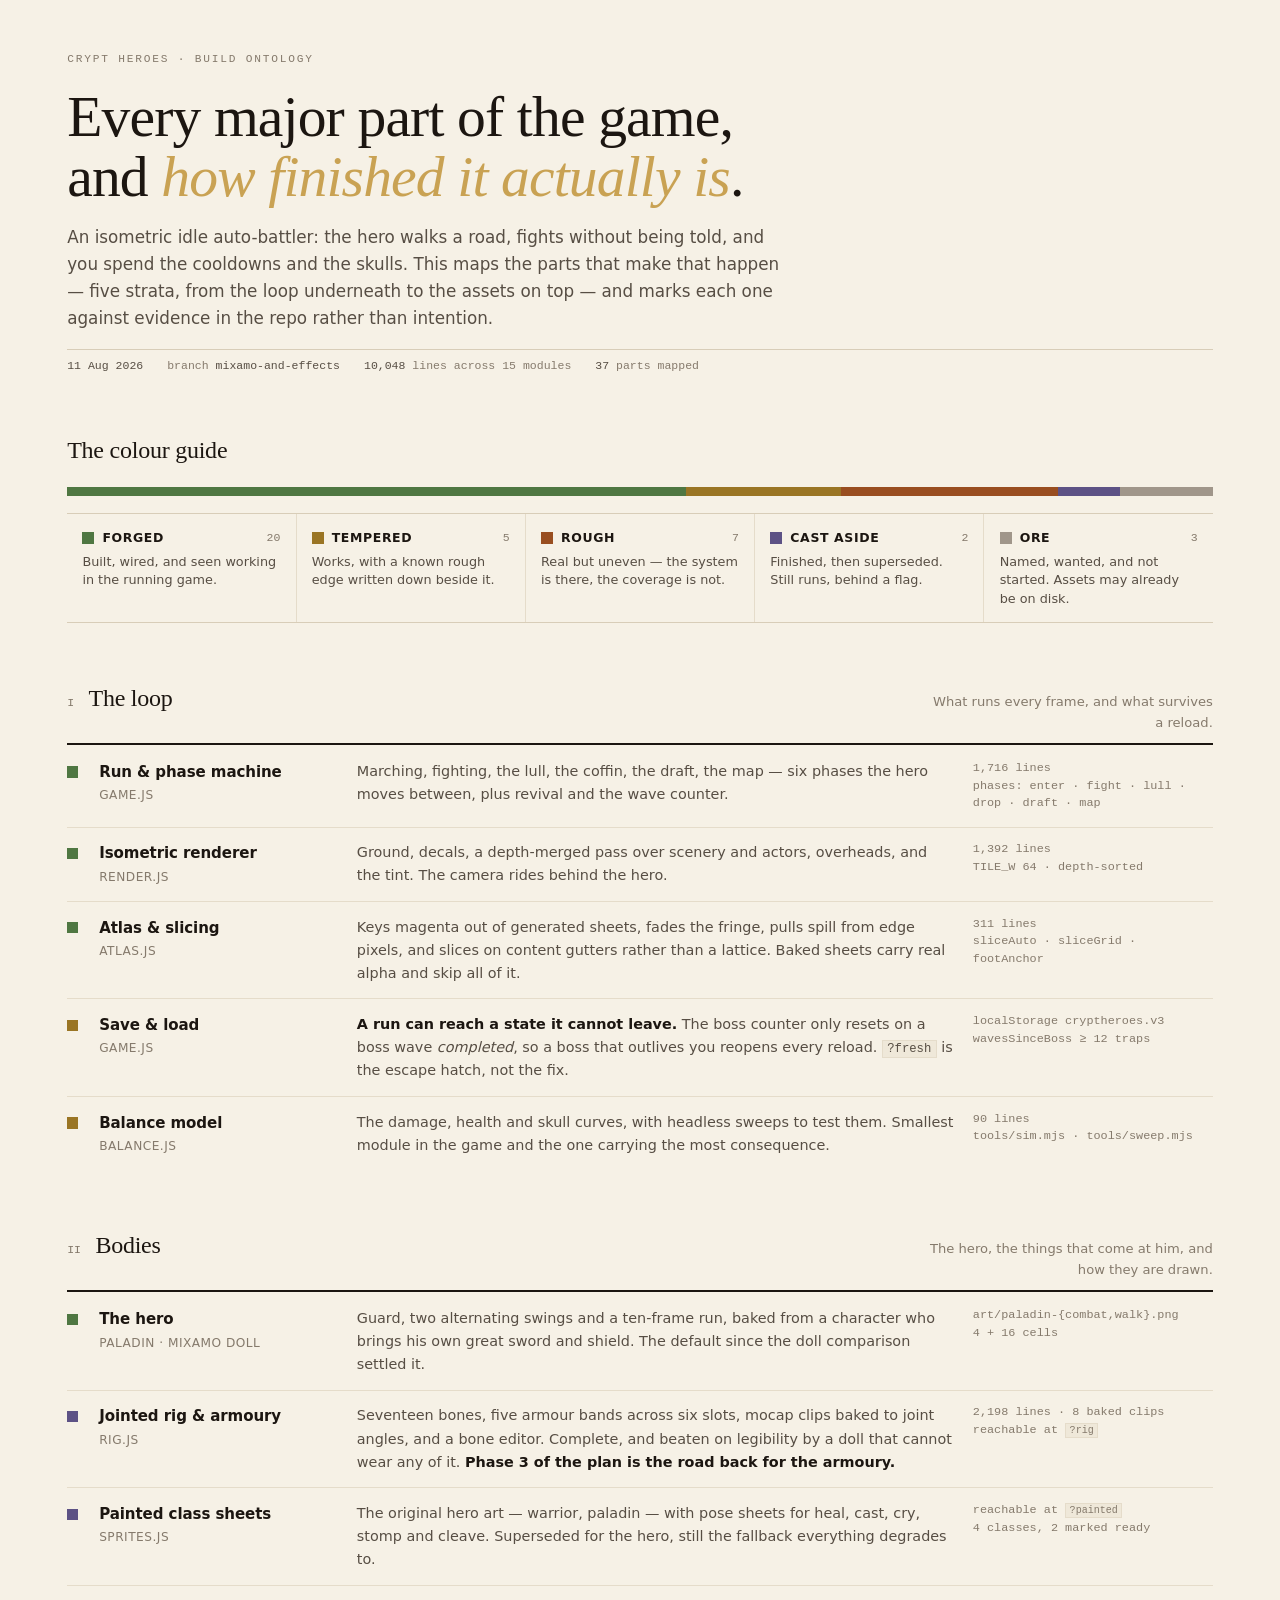
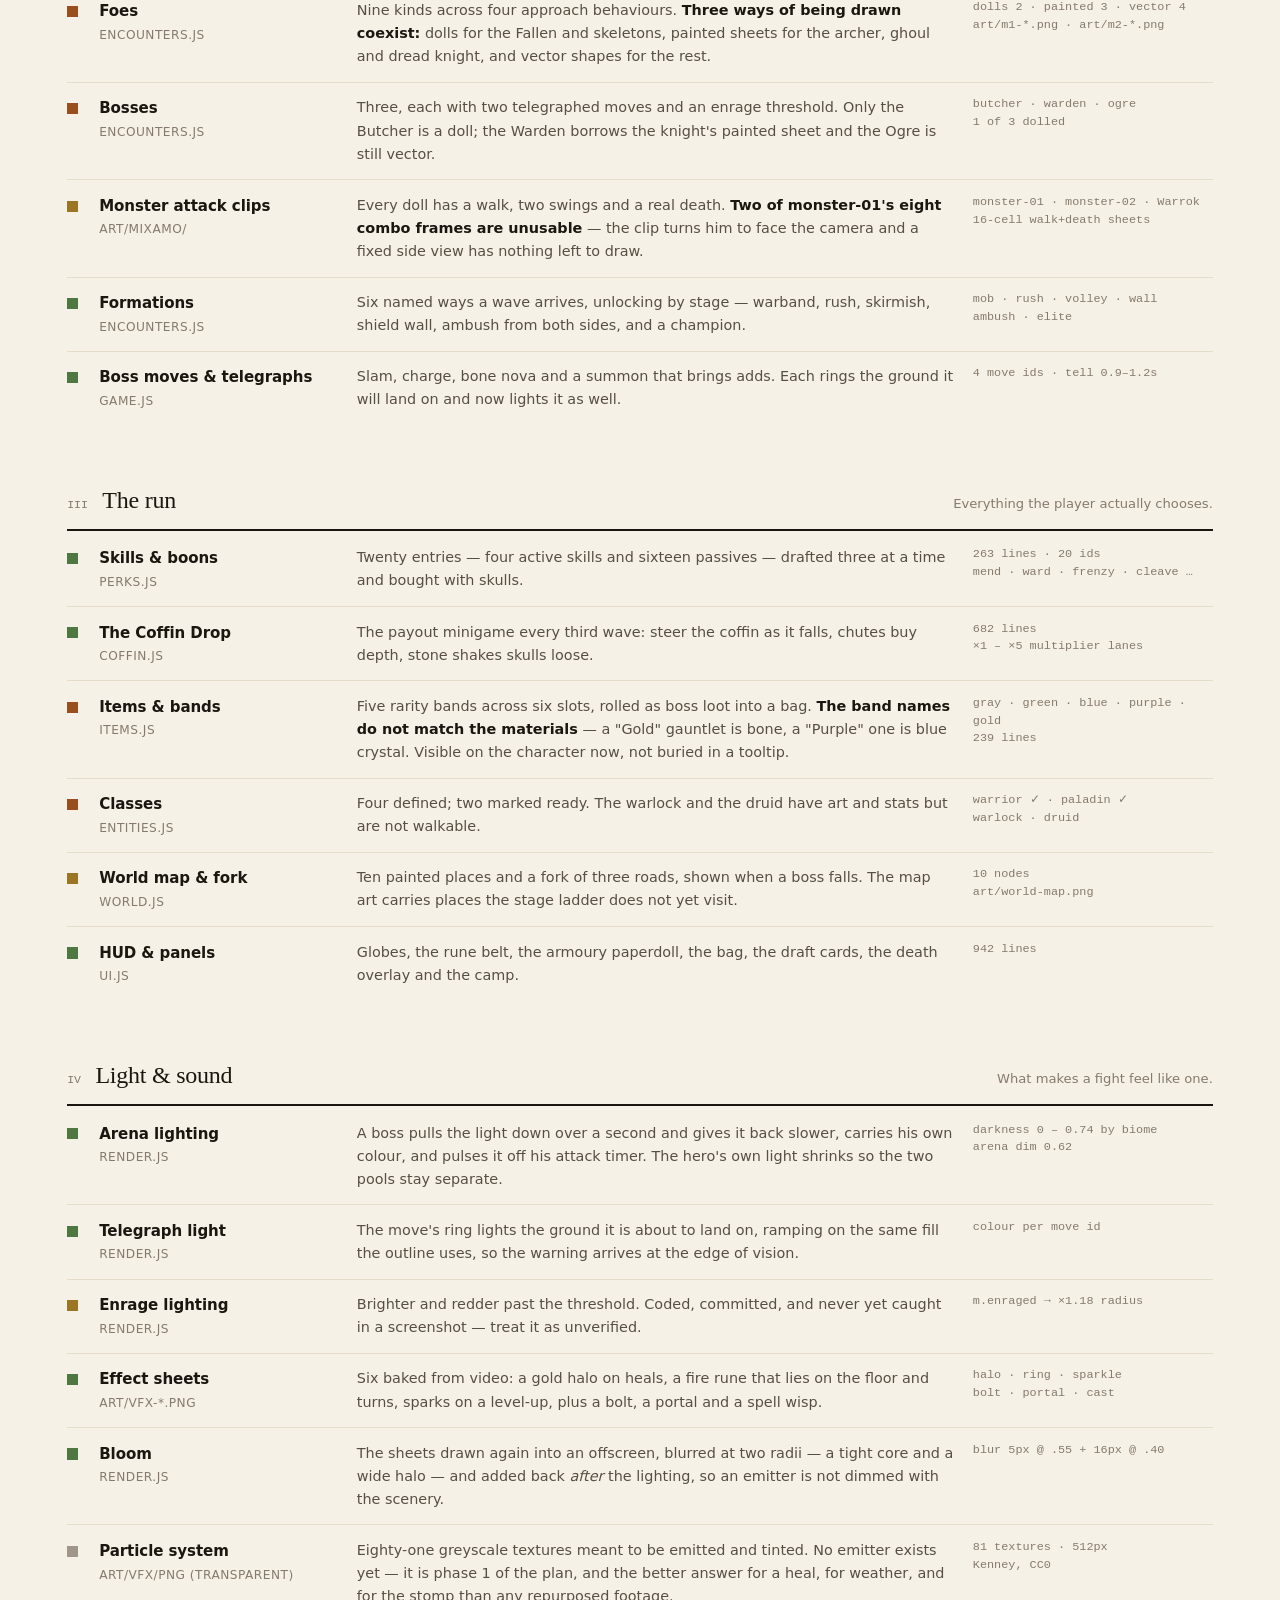
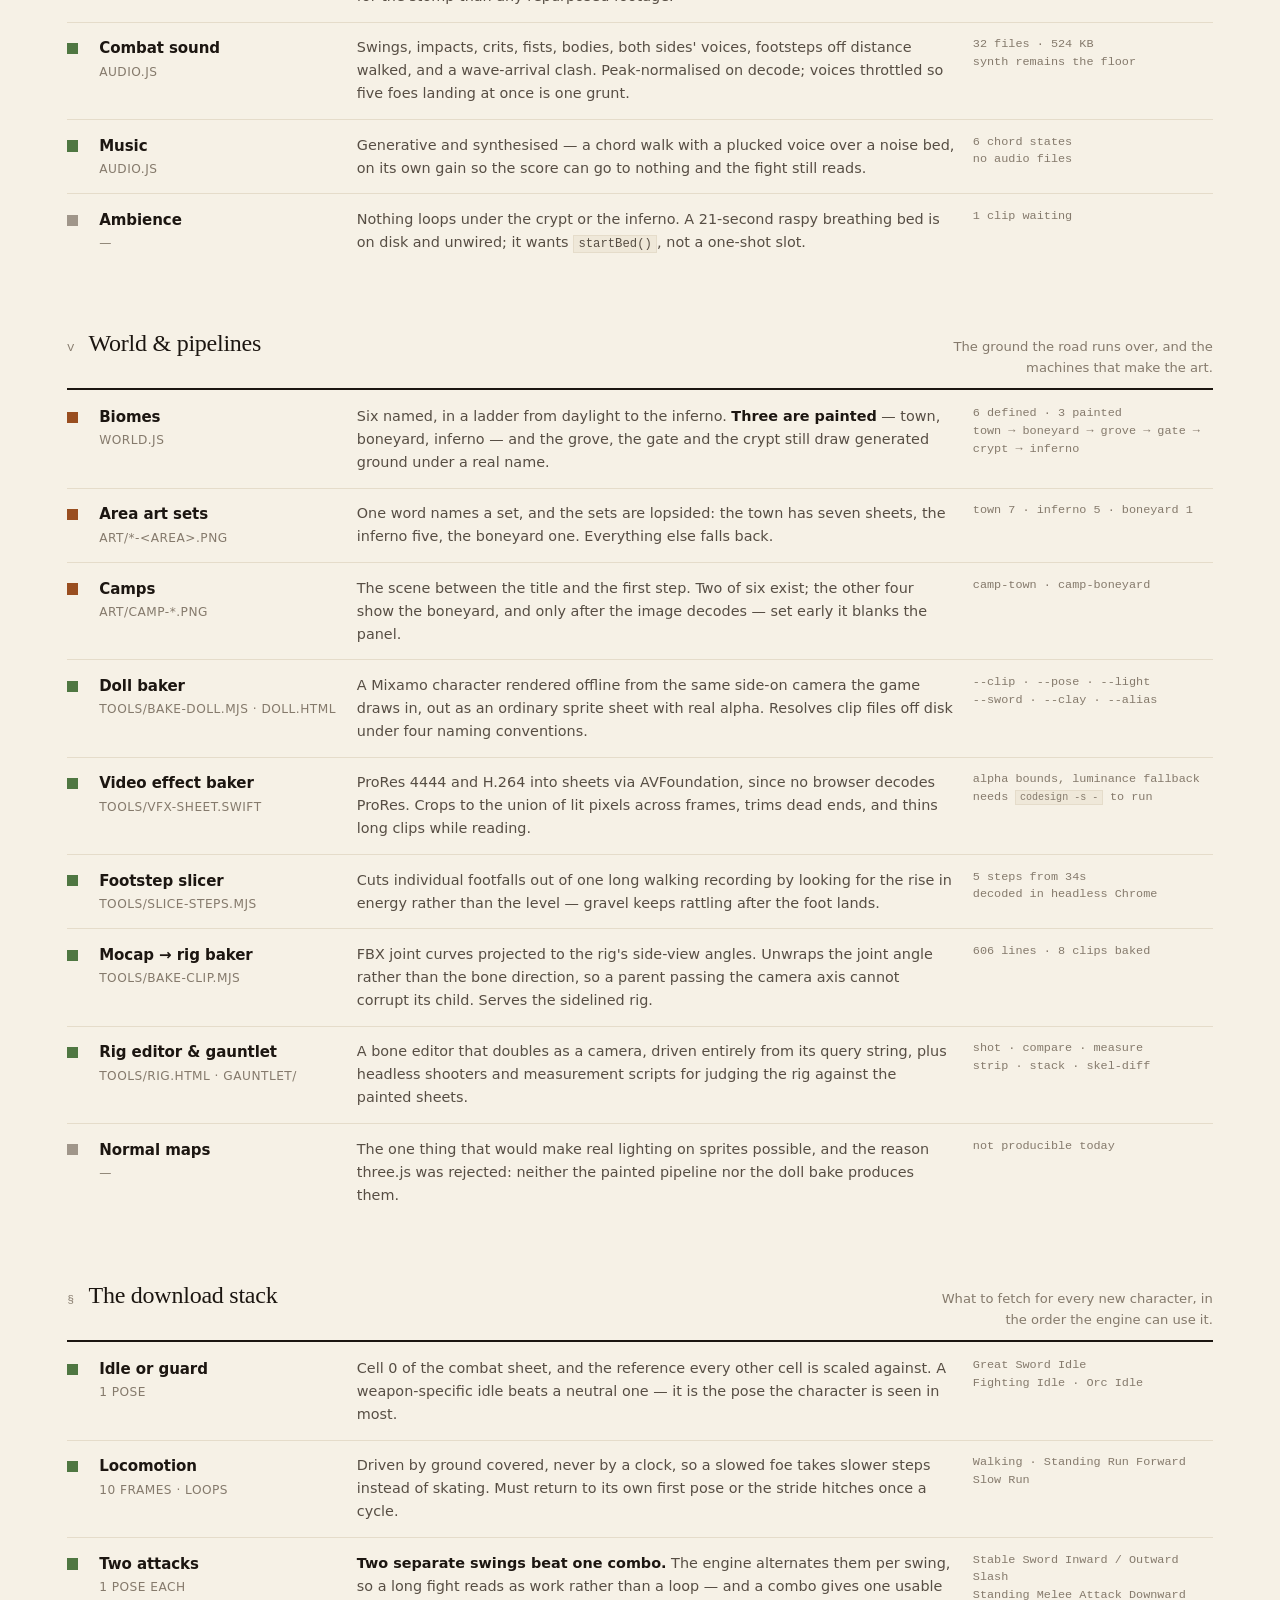
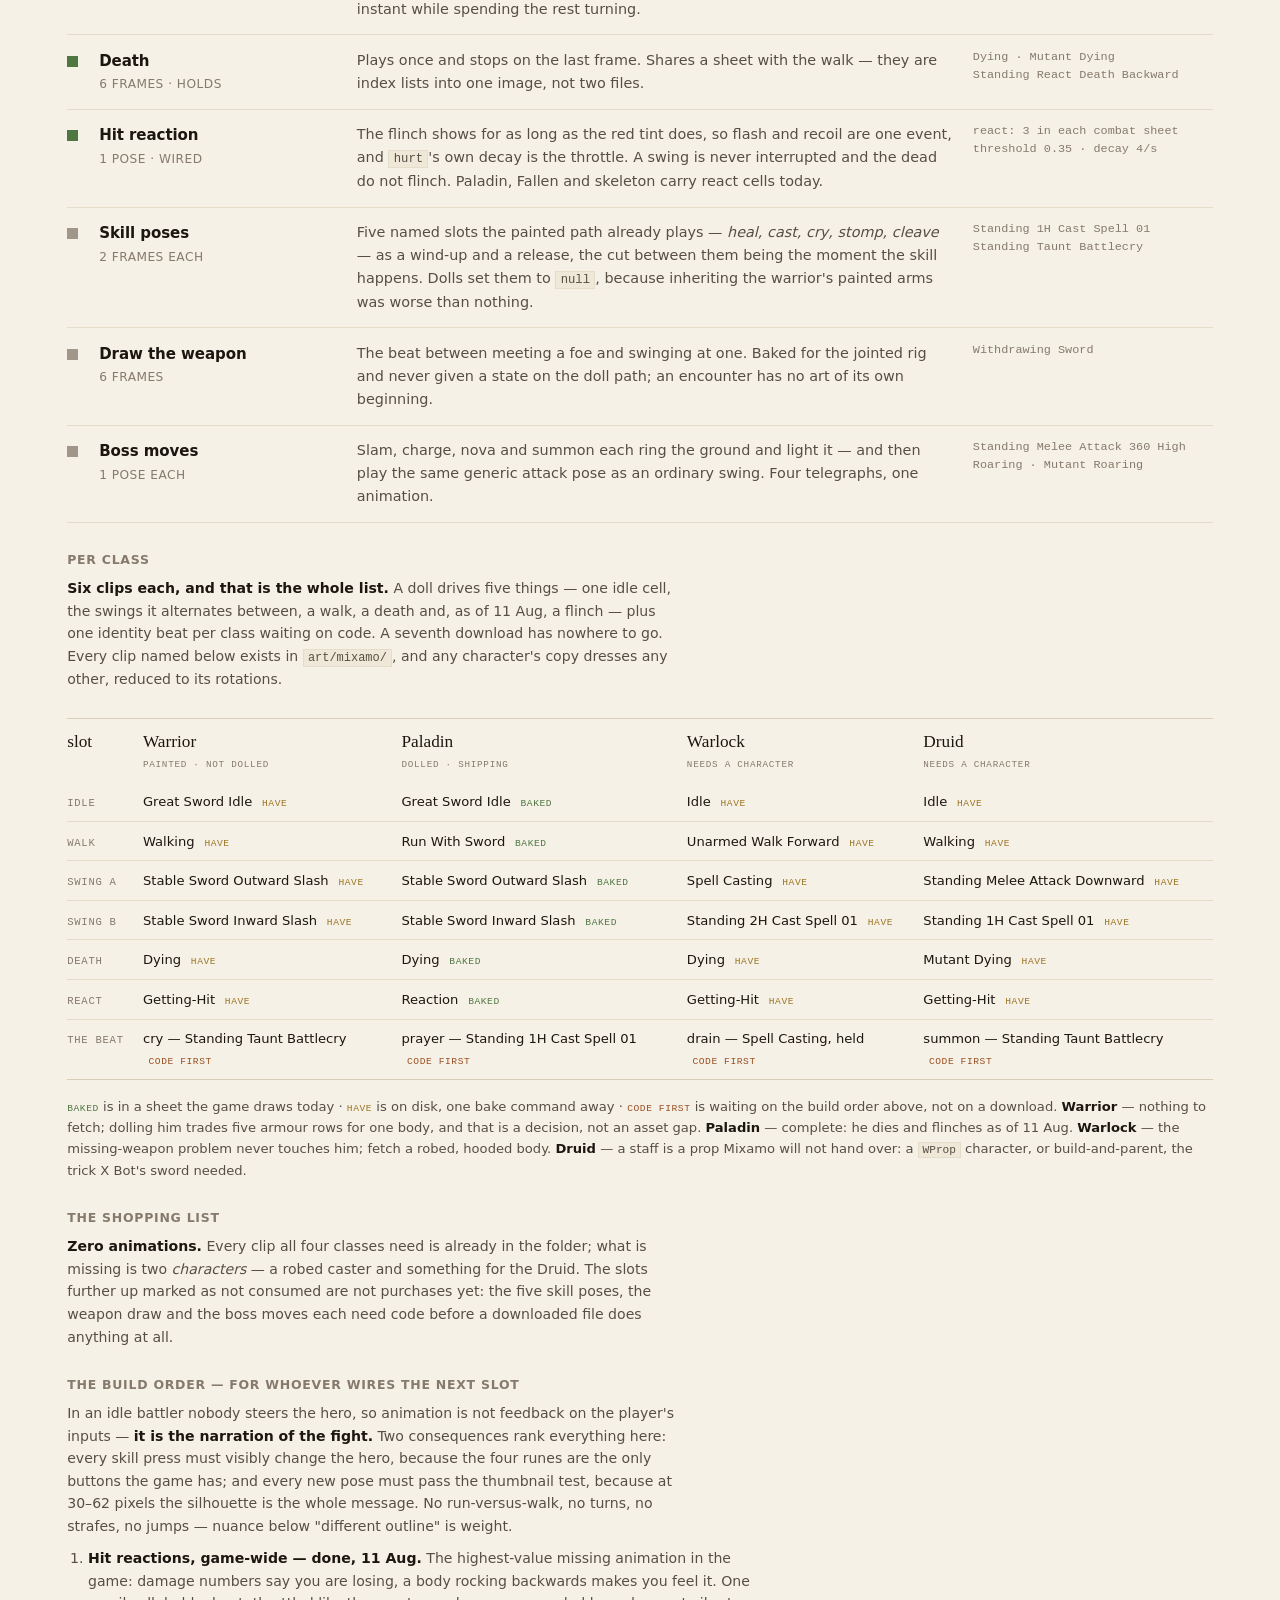
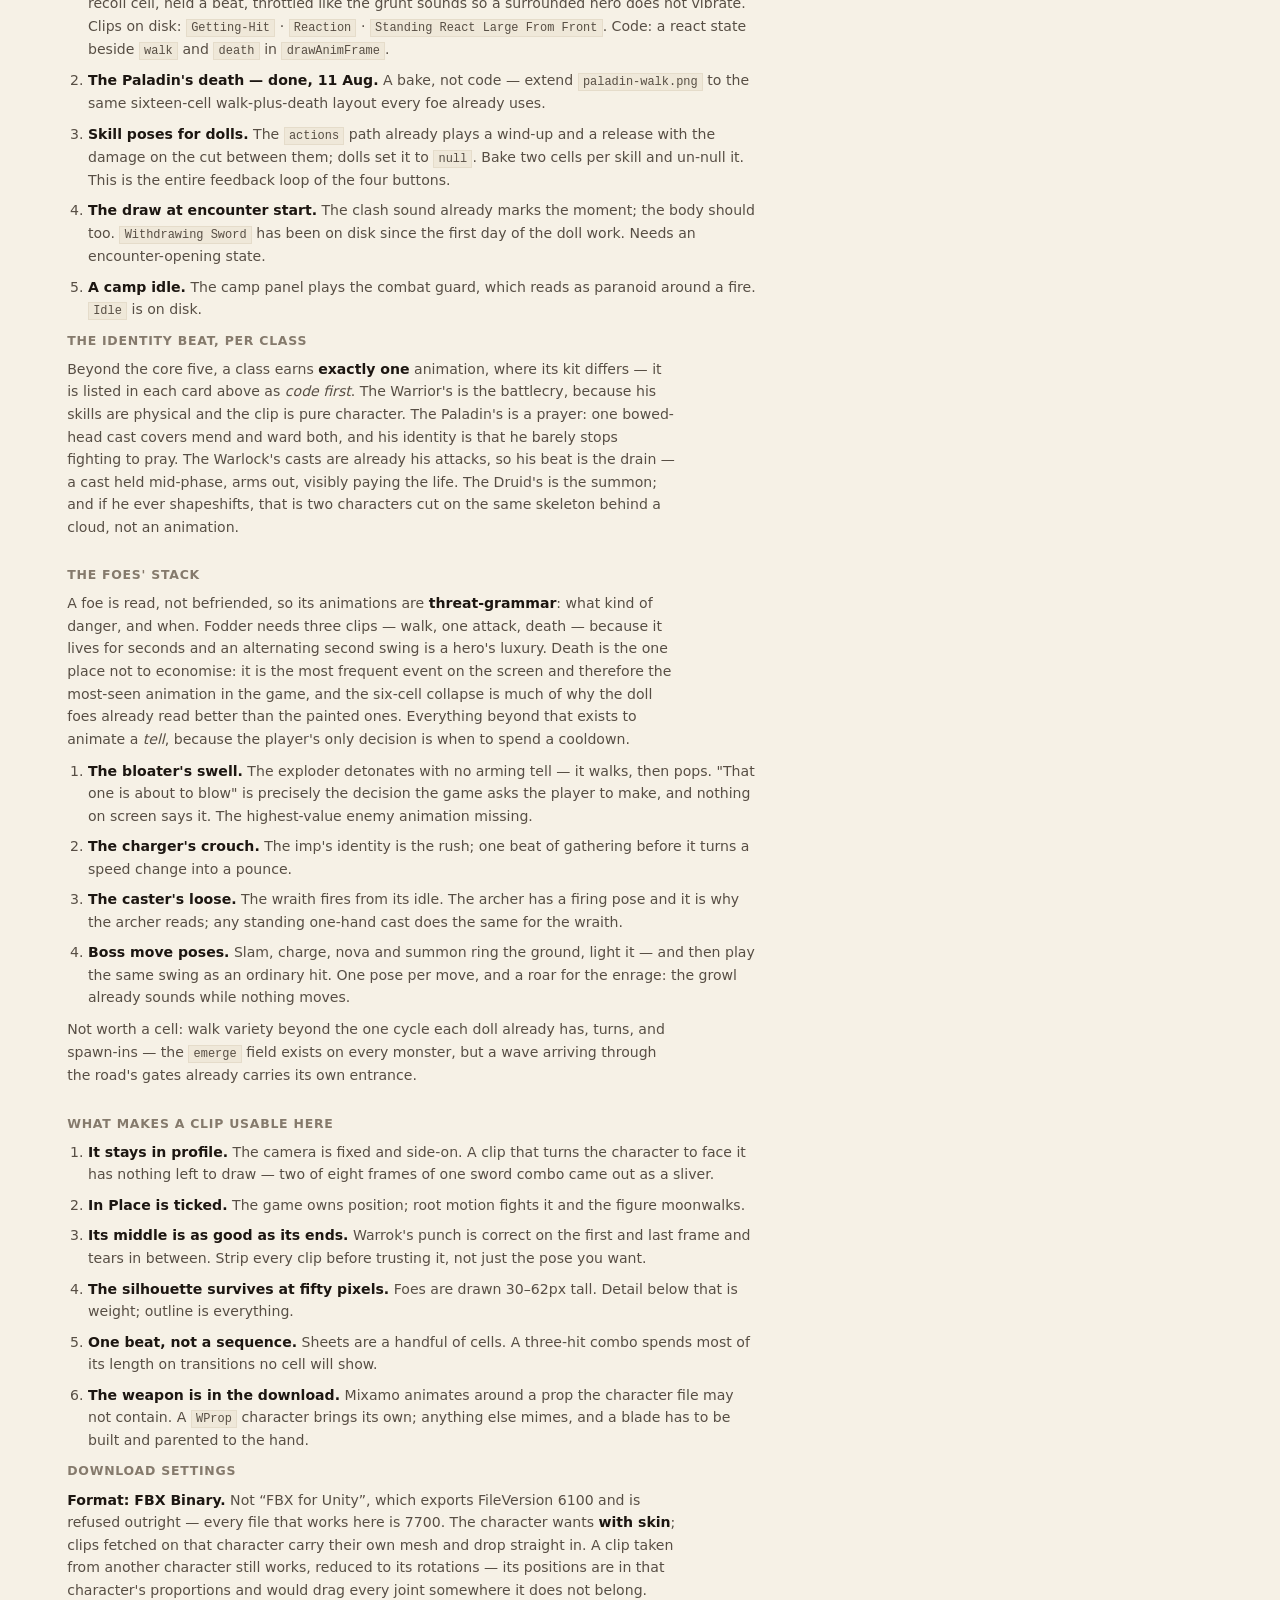
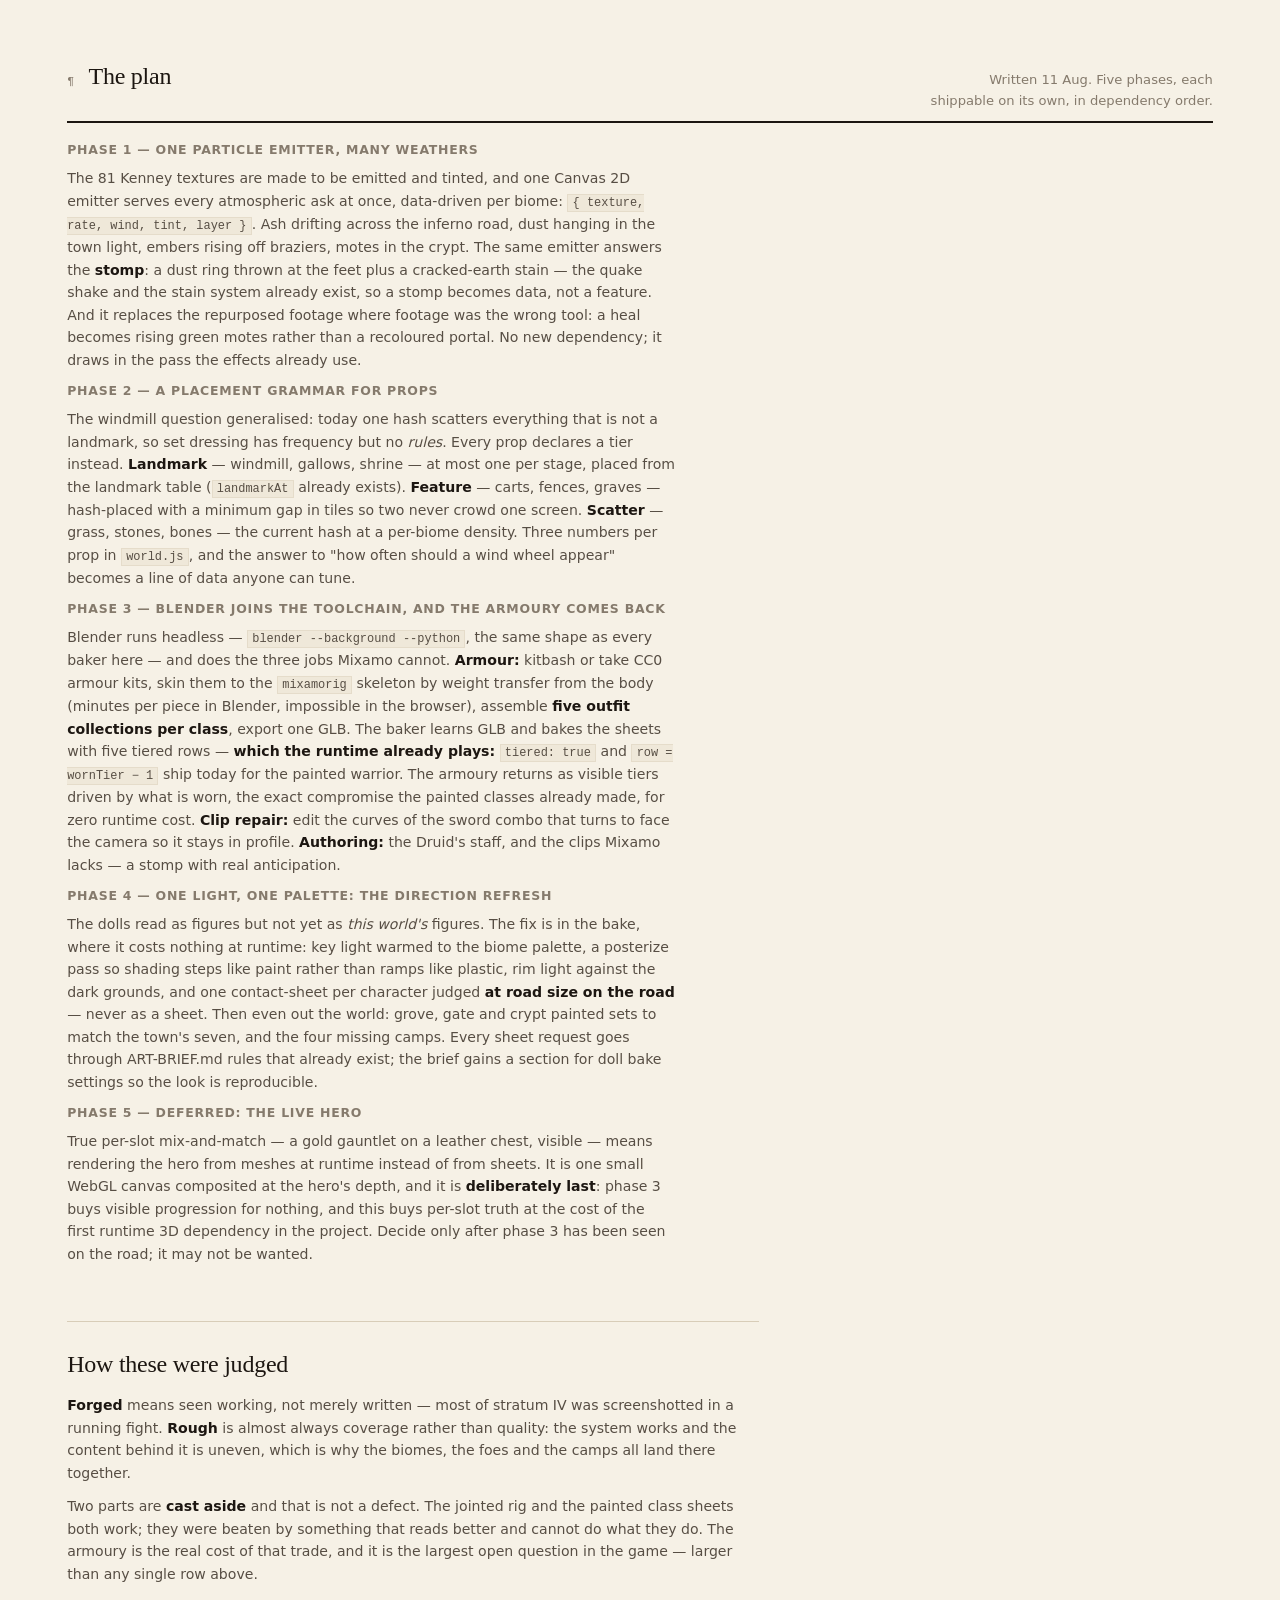
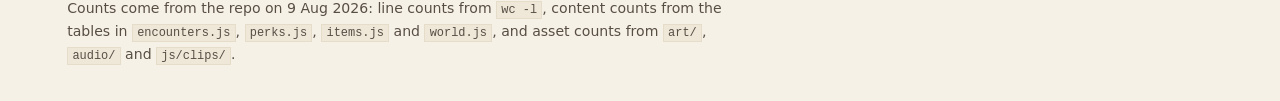
==== commit 0bb14a47: "Hit reactions, the Paladin's death, the class matrix, and the plan The flinch: taking a hit was a re" ====
--- a/ontology.html
+++ b/ontology.html
@@ -316,6 +316,45 @@
   }
   .cn-note b { color: var(--ink); }
 
+
+  /* ---- the class matrix ---- */
+  .tablewrap { overflow-x: auto; margin-top: 1.6rem; border-block: 1px solid var(--rule); }
+  table.matrix { border-collapse: collapse; width: 100%; min-width: 52rem; }
+  .matrix th, .matrix td {
+    text-align: left; padding: 0.55rem 0.9rem 0.55rem 0;
+    border-bottom: 1px solid var(--rule-sf);
+    font-size: 0.82rem; vertical-align: baseline;
+  }
+  .matrix thead th {
+    font-family: var(--display); font-size: 1.08rem; font-weight: 400;
+    border-bottom: 2px solid var(--ink);
+  }
+  .matrix thead th small {
+    display: block; font-family: var(--mono); font-size: 0.58rem;
+    letter-spacing: 0.08em; text-transform: uppercase; color: var(--ink-mut);
+    margin-top: 0.2rem;
+  }
+  .matrix tbody th {
+    font-family: var(--mono); font-size: 0.66rem; letter-spacing: 0.07em;
+    text-transform: uppercase; color: var(--ink-mut); font-weight: 400;
+    white-space: nowrap; padding-right: 1.2rem;
+  }
+  .matrix td { color: var(--ink); }
+  .matrix td i, .matrix-notes i {
+    font-style: normal; font-family: var(--mono); font-size: 0.6rem;
+    letter-spacing: 0.06em; text-transform: uppercase; white-space: nowrap;
+  }
+  .matrix td i { margin-left: 0.35rem; }
+  i.inbake { color: var(--forged); }
+  i.ondisk { color: var(--tempered); }
+  i.code   { color: var(--rough); }
+  .matrix tr:last-child th, .matrix tr:last-child td { border-bottom: 0; }
+  .matrix-notes {
+    margin: 0.9rem 0 0; font-size: 0.82rem; line-height: 1.6;
+    color: var(--ink-dim); max-width: none;
+  }
+  .matrix-notes b { color: var(--ink); }
+
   /* ---- closing note ---- */
   .note {
     border-top: 1px solid var(--rule);
@@ -435,12 +474,12 @@
         <i class="mark" style="background: var(--forged)"></i>
         <div class="part">The hero<small>Paladin · Mixamo doll</small></div>
         <div class="what">Guard, two alternating swings and a ten-frame run, baked from a character who brings his own great sword and shield. The default since the doll comparison settled it.</div>
-        <div class="ev">art/paladin-{combat,walk}.png<br>3 + 10 cells</div>
+        <div class="ev">art/paladin-{combat,walk}.png<br>4 + 16 cells</div>
       </div>
       <div class="row">
         <i class="mark" style="background: var(--cast)"></i>
         <div class="part">Jointed rig &amp; armoury<small>rig.js</small></div>
-        <div class="what">Seventeen bones, five armour bands across six slots, mocap clips baked to joint angles, and a bone editor. Complete, and beaten on legibility by a doll that cannot wear any of it. <b>The armoury has nowhere to go.</b></div>
+        <div class="what">Seventeen bones, five armour bands across six slots, mocap clips baked to joint angles, and a bone editor. Complete, and beaten on legibility by a doll that cannot wear any of it. <b>Phase 3 of the plan is the road back for the armoury.</b></div>
         <div class="ev">2,198 lines · 8 baked clips<br>reachable at <code>?rig</code></div>
       </div>
       <div class="row">
@@ -568,7 +607,7 @@
       <div class="row">
         <i class="mark" style="background: var(--ore)"></i>
         <div class="part">Particle system<small>art/vfx/PNG (Transparent)</small></div>
-        <div class="what">Eighty-one greyscale textures meant to be emitted and tinted. No emitter exists. This is the better answer for a heal than any repurposed footage.</div>
+        <div class="what">Eighty-one greyscale textures meant to be emitted and tinted. No emitter exists yet — it is phase 1 of the plan, and the better answer for a heal, for weather, and for the stomp than any repurposed footage.</div>
         <div class="ev">81 textures · 512px<br>Kenney, CC0</div>
       </div>
       <div class="row">
@@ -691,10 +730,10 @@
       </div>
 
       <div class="pick">
-        <i class="mark" style="background: var(--ore)"></i>
-        <div class="part">Hit reaction<small>2 poses</small></div>
-        <div class="what">Taking a blow is a red tint over the sprite today. A recoil would replace the cheapest-looking moment in the game. <b>Needs wiring</b> — nothing reads it yet.</div>
-        <div class="ev">Standing React Large From Front<br>Reaction</div>
+        <i class="mark" style="background: var(--forged)"></i>
+        <div class="part">Hit reaction<small>1 pose · wired</small></div>
+        <div class="what">The flinch shows for as long as the red tint does, so flash and recoil are one event, and <code>hurt</code>'s own decay is the throttle. A swing is never interrupted and the dead do not flinch. Paladin, Fallen and skeleton carry react cells today.</div>
+        <div class="ev">react: 3 in each combat sheet<br>threshold 0.35 · decay 4/s</div>
       </div>
       <div class="pick">
         <i class="mark" style="background: var(--ore)"></i>
@@ -720,79 +759,84 @@
     <div class="rules">
       <h3>Per class</h3>
       <p>
-        <b>Five clips each, and that is the whole list.</b> A doll drives exactly four
-        things — one idle cell, the swings it alternates between, a walk and a death — so a
-        sixth download has nowhere to go until code exists to play it. Names in
-        <code>this face</code> are already in <code>art/mixamo/</code>, and a clip fetched on
-        any character dresses any other, reduced to its rotations.
-      </p>
-    </div>
-
-    <div class="roster">
-      <div class="cls">
-        <div class="chd"><span class="cn">Warrior</span><span class="tag tag-on">painted · not dolled</span></div>
-        <p class="cb">Walks in front and stays there.</p>
-        <dl>
-          <dt>idle</dt><dd>Great Sword Idle <i class="have">have</i></dd>
-          <dt>walk</dt><dd>Walking <i class="have">have</i></dd>
-          <dt>swing a</dt><dd>Stable Sword Outward Slash <i class="have">have</i></dd>
-          <dt>swing b</dt><dd>Stable Sword Inward Slash <i class="have">have</i></dd>
-          <dt>death</dt><dd>Dying <i class="have">have</i></dd>
-          <dt>cry</dt><dd>Standing Taunt Battlecry <i class="want">code first</i></dd>
-        </dl>
-        <p class="cn-note">Nothing to fetch. Dolling him trades the five armour rows of the richest painted class in the game for one fixed body — that is the decision, not the assets.</p>
-      </div>
-
-      <div class="cls">
-        <div class="chd"><span class="cn">Paladin</span><span class="tag tag-live">dolled · shipping</span></div>
-        <p class="cb">Holds the line and mends it.</p>
-        <dl>
-          <dt>idle</dt><dd>Great Sword Idle <i class="have">baked</i></dd>
-          <dt>walk</dt><dd>Run With Sword <i class="have">baked</i></dd>
-          <dt>swing a</dt><dd>Stable Sword Outward Slash <i class="have">baked</i></dd>
-          <dt>swing b</dt><dd>Stable Sword Inward Slash <i class="have">baked</i></dd>
-          <dt>death</dt><dd>Dying <i class="want">bake it</i></dd>
-          <dt>prayer</dt><dd>Standing 1H Cast Spell 01 <i class="want">code first</i></dd>
-        </dl>
-        <p class="cn-note"><b>He has no death.</b> The walk sheet is ten cells of stride and nothing else, so the hero fades where every foe falls. The clip is already on disk — this is a bake, not a download.</p>
-      </div>
-
-      <div class="cls">
-        <div class="chd"><span class="cn">Warlock</span><span class="tag">needs a character</span></div>
-        <p class="cb">Spends life to spend the dead.</p>
-        <dl>
-          <dt>idle</dt><dd>Idle <i class="have">have</i></dd>
-          <dt>walk</dt><dd>Unarmed Walk Forward <i class="have">have</i></dd>
-          <dt>cast a</dt><dd>Spell Casting <i class="have">have</i></dd>
-          <dt>cast b</dt><dd>Standing 2H Cast Spell 01 <i class="have">have</i></dd>
-          <dt>death</dt><dd>Dying <i class="have">have</i></dd>
-          <dt>drain</dt><dd>Spell Casting, held mid-phase <i class="want">code first</i></dd>
-        </dl>
-        <p class="cn-note">The one class the missing-weapon problem never touches — his hands are the weapon, so no prop has to be found or built. Fetch a robed, hooded body; at fifty pixels the silhouette is the entire character.</p>
-      </div>
-
-      <div class="cls">
-        <div class="chd"><span class="cn">Druid</span><span class="tag">needs a character</span></div>
-        <p class="cb">Brings the wood in with them.</p>
-        <dl>
-          <dt>idle</dt><dd>Idle <i class="have">have</i></dd>
-          <dt>walk</dt><dd>Walking <i class="have">have</i></dd>
-          <dt>swing a</dt><dd>Standing Melee Attack Downward <i class="have">have</i></dd>
-          <dt>swing b</dt><dd>Standing 1H Cast Spell 01 <i class="have">have</i></dd>
-          <dt>death</dt><dd>Dying <i class="have">have</i></dd>
-          <dt>summon</dt><dd>Standing Taunt Battlecry <i class="want">code first</i></dd>
-        </dl>
-        <p class="cn-note">A staff is a prop Mixamo will not hand over. Either fetch a <code>WProp</code> character already carrying one, or build it and parent it to the hand — the trick X Bot's sword needed.</p>
-      </div>
-    </div>
+        <b>Six clips each, and that is the whole list.</b> A doll drives five
+        things — one idle cell, the swings it alternates between, a walk, a death
+        and, as of 11 Aug, a flinch — plus one identity beat per class waiting on
+        code. A seventh download has nowhere to go. Every clip named below exists
+        in <code>art/mixamo/</code>, and any character's copy dresses any other,
+        reduced to its rotations.
+      </p>
+    </div>
+
+    <div class="tablewrap">
+      <table class="matrix">
+        <thead>
+          <tr>
+            <th scope="col">slot</th>
+            <th scope="col">Warrior<small>painted · not dolled</small></th>
+            <th scope="col">Paladin<small>dolled · shipping</small></th>
+            <th scope="col">Warlock<small>needs a character</small></th>
+            <th scope="col">Druid<small>needs a character</small></th>
+          </tr>
+        </thead>
+        <tbody>
+          <tr><th scope="row">idle</th>
+            <td>Great Sword Idle <i class="ondisk">have</i></td>
+            <td>Great Sword Idle <i class="inbake">baked</i></td>
+            <td>Idle <i class="ondisk">have</i></td>
+            <td>Idle <i class="ondisk">have</i></td></tr>
+          <tr><th scope="row">walk</th>
+            <td>Walking <i class="ondisk">have</i></td>
+            <td>Run With Sword <i class="inbake">baked</i></td>
+            <td>Unarmed Walk Forward <i class="ondisk">have</i></td>
+            <td>Walking <i class="ondisk">have</i></td></tr>
+          <tr><th scope="row">swing a</th>
+            <td>Stable Sword Outward Slash <i class="ondisk">have</i></td>
+            <td>Stable Sword Outward Slash <i class="inbake">baked</i></td>
+            <td>Spell Casting <i class="ondisk">have</i></td>
+            <td>Standing Melee Attack Downward <i class="ondisk">have</i></td></tr>
+          <tr><th scope="row">swing b</th>
+            <td>Stable Sword Inward Slash <i class="ondisk">have</i></td>
+            <td>Stable Sword Inward Slash <i class="inbake">baked</i></td>
+            <td>Standing 2H Cast Spell 01 <i class="ondisk">have</i></td>
+            <td>Standing 1H Cast Spell 01 <i class="ondisk">have</i></td></tr>
+          <tr><th scope="row">death</th>
+            <td>Dying <i class="ondisk">have</i></td>
+            <td>Dying <i class="inbake">baked</i></td>
+            <td>Dying <i class="ondisk">have</i></td>
+            <td>Mutant Dying <i class="ondisk">have</i></td></tr>
+          <tr><th scope="row">react</th>
+            <td>Getting-Hit <i class="ondisk">have</i></td>
+            <td>Reaction <i class="inbake">baked</i></td>
+            <td>Getting-Hit <i class="ondisk">have</i></td>
+            <td>Getting-Hit <i class="ondisk">have</i></td></tr>
+          <tr><th scope="row">the beat</th>
+            <td>cry — Standing Taunt Battlecry <i class="code">code first</i></td>
+            <td>prayer — Standing 1H Cast Spell 01 <i class="code">code first</i></td>
+            <td>drain — Spell Casting, held <i class="code">code first</i></td>
+            <td>summon — Standing Taunt Battlecry <i class="code">code first</i></td></tr>
+        </tbody>
+      </table>
+    </div>
+    <p class="matrix-notes">
+      <i class="inbake">baked</i> is in a sheet the game draws today ·
+      <i class="ondisk">have</i> is on disk, one bake command away ·
+      <i class="code">code first</i> is waiting on the build order above, not on a download.
+      <b>Warrior</b> — nothing to fetch; dolling him trades five armour rows for one
+      body, and that is a decision, not an asset gap. <b>Paladin</b> — complete: he
+      dies and flinches as of 11 Aug. <b>Warlock</b> — the missing-weapon problem
+      never touches him; fetch a robed, hooded body. <b>Druid</b> — a staff is a
+      prop Mixamo will not hand over: a <code>WProp</code> character, or
+      build-and-parent, the trick X Bot's sword needed.
+    </p>
 
     <div class="rules">
       <h3>The shopping list</h3>
       <p>
         <b>Zero animations.</b> Every clip all four classes need is already in the folder;
         what is missing is two <em>characters</em> — a robed caster and something for the
-        Druid — and one bake of a death the Paladin never got. The slots further up marked
-        as not consumed are not purchases yet: a hit reaction, the five skill poses, the
+        Druid. The slots further up marked
+        as not consumed are not purchases yet: the five skill poses, the
         weapon draw and the boss moves each need code before a downloaded file does anything
         at all.
       </p>
@@ -810,14 +854,14 @@
         no jumps — nuance below "different outline" is weight.
       </p>
       <ol>
-        <li><b>Hit reactions, game-wide.</b> The highest-value missing animation
+        <li><b>Hit reactions, game-wide — done, 11 Aug.</b> The highest-value missing animation
         in the game: damage numbers say you are losing, a body rocking backwards
         makes you feel it. One recoil cell, held a beat, throttled like the grunt
         sounds so a surrounded hero does not vibrate. Clips on disk:
         <code>Getting-Hit</code> · <code>Reaction</code> ·
         <code>Standing React Large From Front</code>. Code: a react state beside
         <code>walk</code> and <code>death</code> in <code>drawAnimFrame</code>.</li>
-        <li><b>The Paladin's death.</b> A bake, not code — extend
+        <li><b>The Paladin's death — done, 11 Aug.</b> A bake, not code — extend
         <code>paladin-walk.png</code> to the same sixteen-cell walk-plus-death
         layout every foe already uses.</li>
         <li><b>Skill poses for dolls.</b> The <code>actions</code> path already
@@ -899,6 +943,86 @@
         in. A clip taken from another character still works, reduced to its rotations — its
         positions are in that character's proportions and would drag every joint somewhere it
         does not belong.
+      </p>
+    </div>
+  </section>
+
+  <section class="stratum">
+    <header>
+      <span class="idx">¶</span>
+      <h2>The plan</h2>
+      <p>Written 11 Aug. Five phases, each shippable on its own, in dependency order.</p>
+    </header>
+
+    <div class="rules" style="padding-top: 1rem">
+      <h3>Phase 1 — one particle emitter, many weathers</h3>
+      <p>
+        The 81 Kenney textures are made to be emitted and tinted, and one Canvas 2D
+        emitter serves every atmospheric ask at once, data-driven per biome:
+        <code>{ texture, rate, wind, tint, layer }</code>. Ash drifting across the
+        inferno road, dust hanging in the town light, embers rising off braziers,
+        motes in the crypt. The same emitter answers the <b>stomp</b>: a dust ring
+        thrown at the feet plus a cracked-earth stain — the quake shake and the
+        stain system already exist, so a stomp becomes data, not a feature. And it
+        replaces the repurposed footage where footage was the wrong tool: a heal
+        becomes rising green motes rather than a recoloured portal. No new
+        dependency; it draws in the pass the effects already use.
+      </p>
+
+      <h3>Phase 2 — a placement grammar for props</h3>
+      <p>
+        The windmill question generalised: today one hash scatters everything that
+        is not a landmark, so set dressing has frequency but no <em>rules</em>.
+        Every prop declares a tier instead. <b>Landmark</b> — windmill, gallows,
+        shrine — at most one per stage, placed from the landmark table
+        (<code>landmarkAt</code> already exists). <b>Feature</b> — carts, fences,
+        graves — hash-placed with a minimum gap in tiles so two never crowd one
+        screen. <b>Scatter</b> — grass, stones, bones — the current hash at a
+        per-biome density. Three numbers per prop in <code>world.js</code>, and
+        the answer to "how often should a wind wheel appear" becomes a line of
+        data anyone can tune.
+      </p>
+
+      <h3>Phase 3 — Blender joins the toolchain, and the armoury comes back</h3>
+      <p>
+        Blender runs headless — <code>blender --background --python</code>, the
+        same shape as every baker here — and does the three jobs Mixamo cannot.
+        <b>Armour:</b> kitbash or take CC0 armour kits, skin them to the
+        <code>mixamorig</code> skeleton by weight transfer from the body (minutes
+        per piece in Blender, impossible in the browser), assemble <b>five outfit
+        collections per class</b>, export one GLB. The baker learns GLB and bakes
+        the sheets with five tiered rows — <b>which the runtime already plays:</b>
+        <code>tiered: true</code> and <code>row = wornTier − 1</code> ship today
+        for the painted warrior. The armoury returns as visible tiers driven by
+        what is worn, the exact compromise the painted classes already made, for
+        zero runtime cost. <b>Clip repair:</b> edit the curves of the sword combo
+        that turns to face the camera so it stays in profile. <b>Authoring:</b>
+        the Druid's staff, and the clips Mixamo lacks — a stomp with real
+        anticipation.
+      </p>
+
+      <h3>Phase 4 — one light, one palette: the direction refresh</h3>
+      <p>
+        The dolls read as figures but not yet as <em>this world's</em> figures.
+        The fix is in the bake, where it costs nothing at runtime: key light
+        warmed to the biome palette, a posterize pass so shading steps like paint
+        rather than ramps like plastic, rim light against the dark grounds, and
+        one contact-sheet per character judged <b>at road size on the road</b> —
+        never as a sheet. Then even out the world: grove, gate and crypt painted
+        sets to match the town's seven, and the four missing camps. Every sheet
+        request goes through ART-BRIEF.md rules that already exist; the brief
+        gains a section for doll bake settings so the look is reproducible.
+      </p>
+
+      <h3>Phase 5 — deferred: the live hero</h3>
+      <p>
+        True per-slot mix-and-match — a gold gauntlet on a leather chest,
+        visible — means rendering the hero from meshes at runtime instead of
+        from sheets. It is one small WebGL canvas composited at the hero's depth,
+        and it is <b>deliberately last</b>: phase 3 buys visible progression for
+        nothing, and this buys per-slot truth at the cost of the first runtime
+        3D dependency in the project. Decide only after phase 3 has been seen on
+        the road; it may not be wanted.
       </p>
     </div>
   </section>
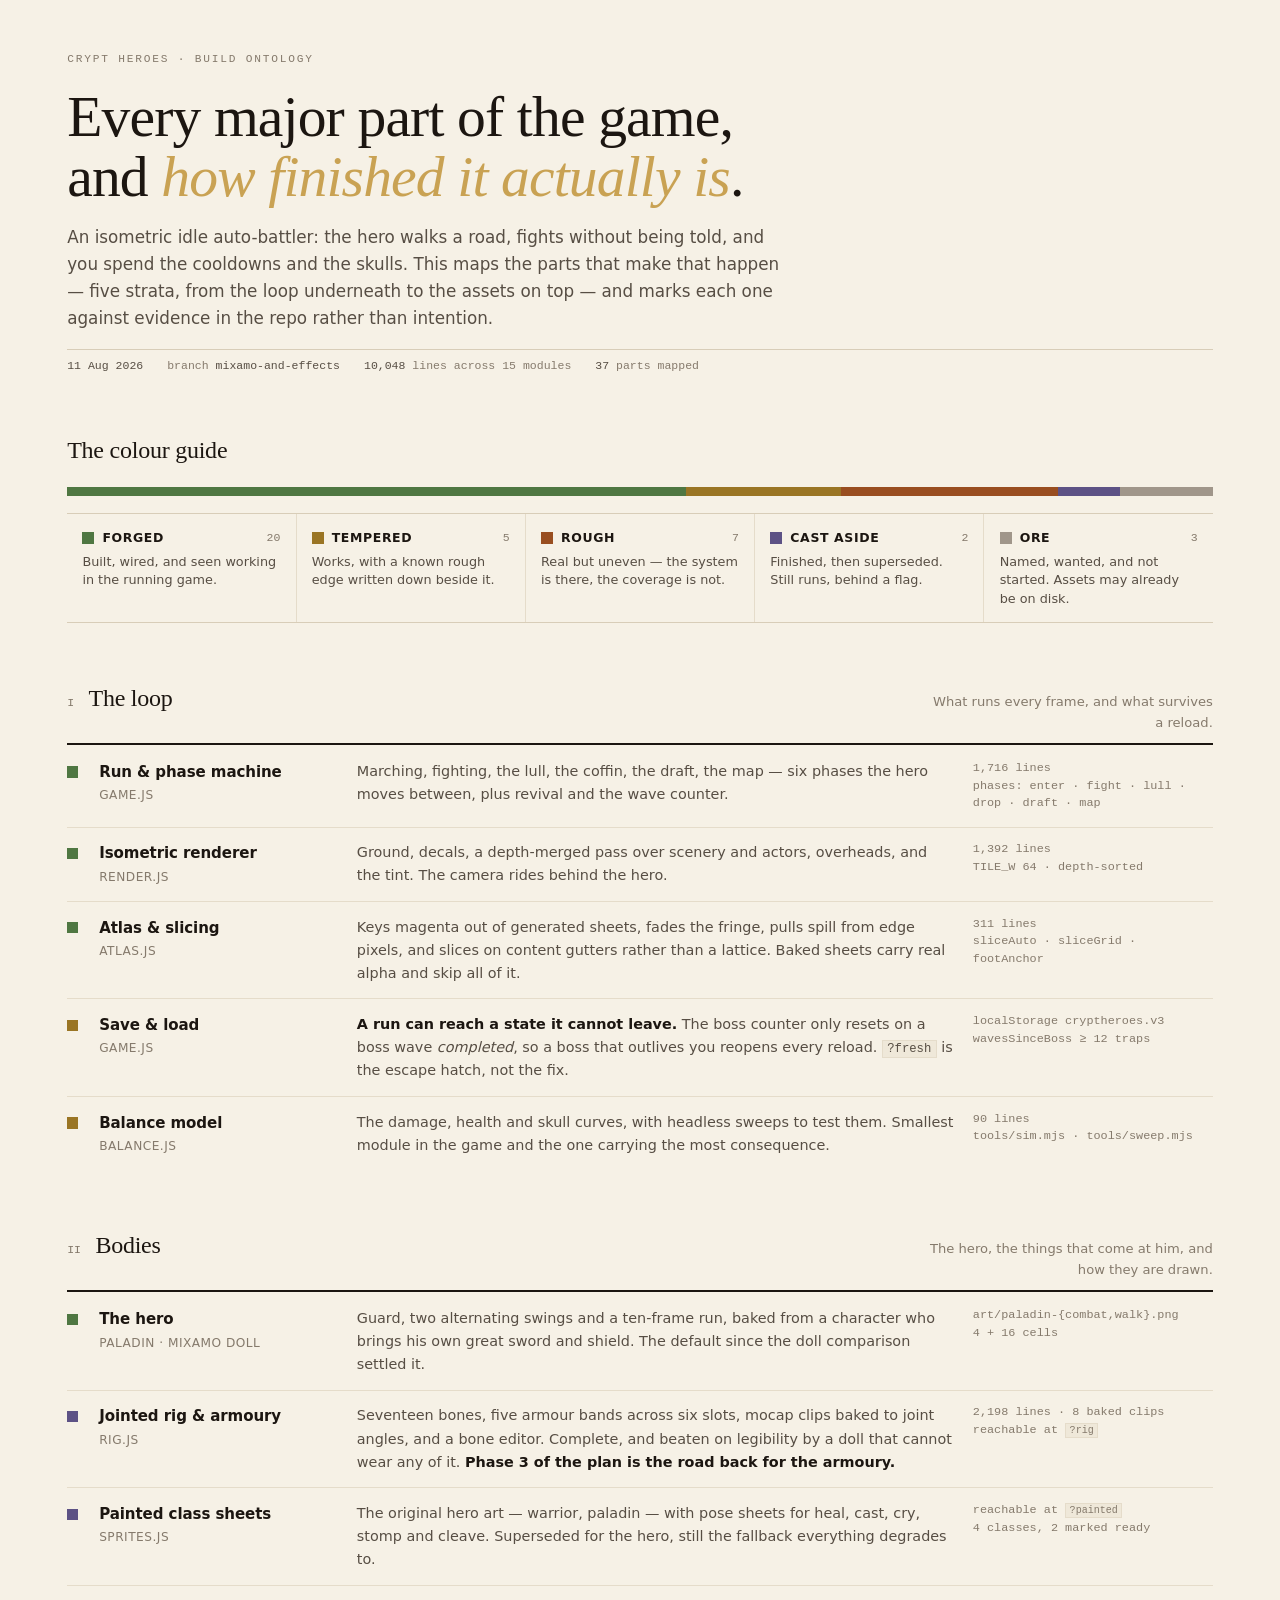
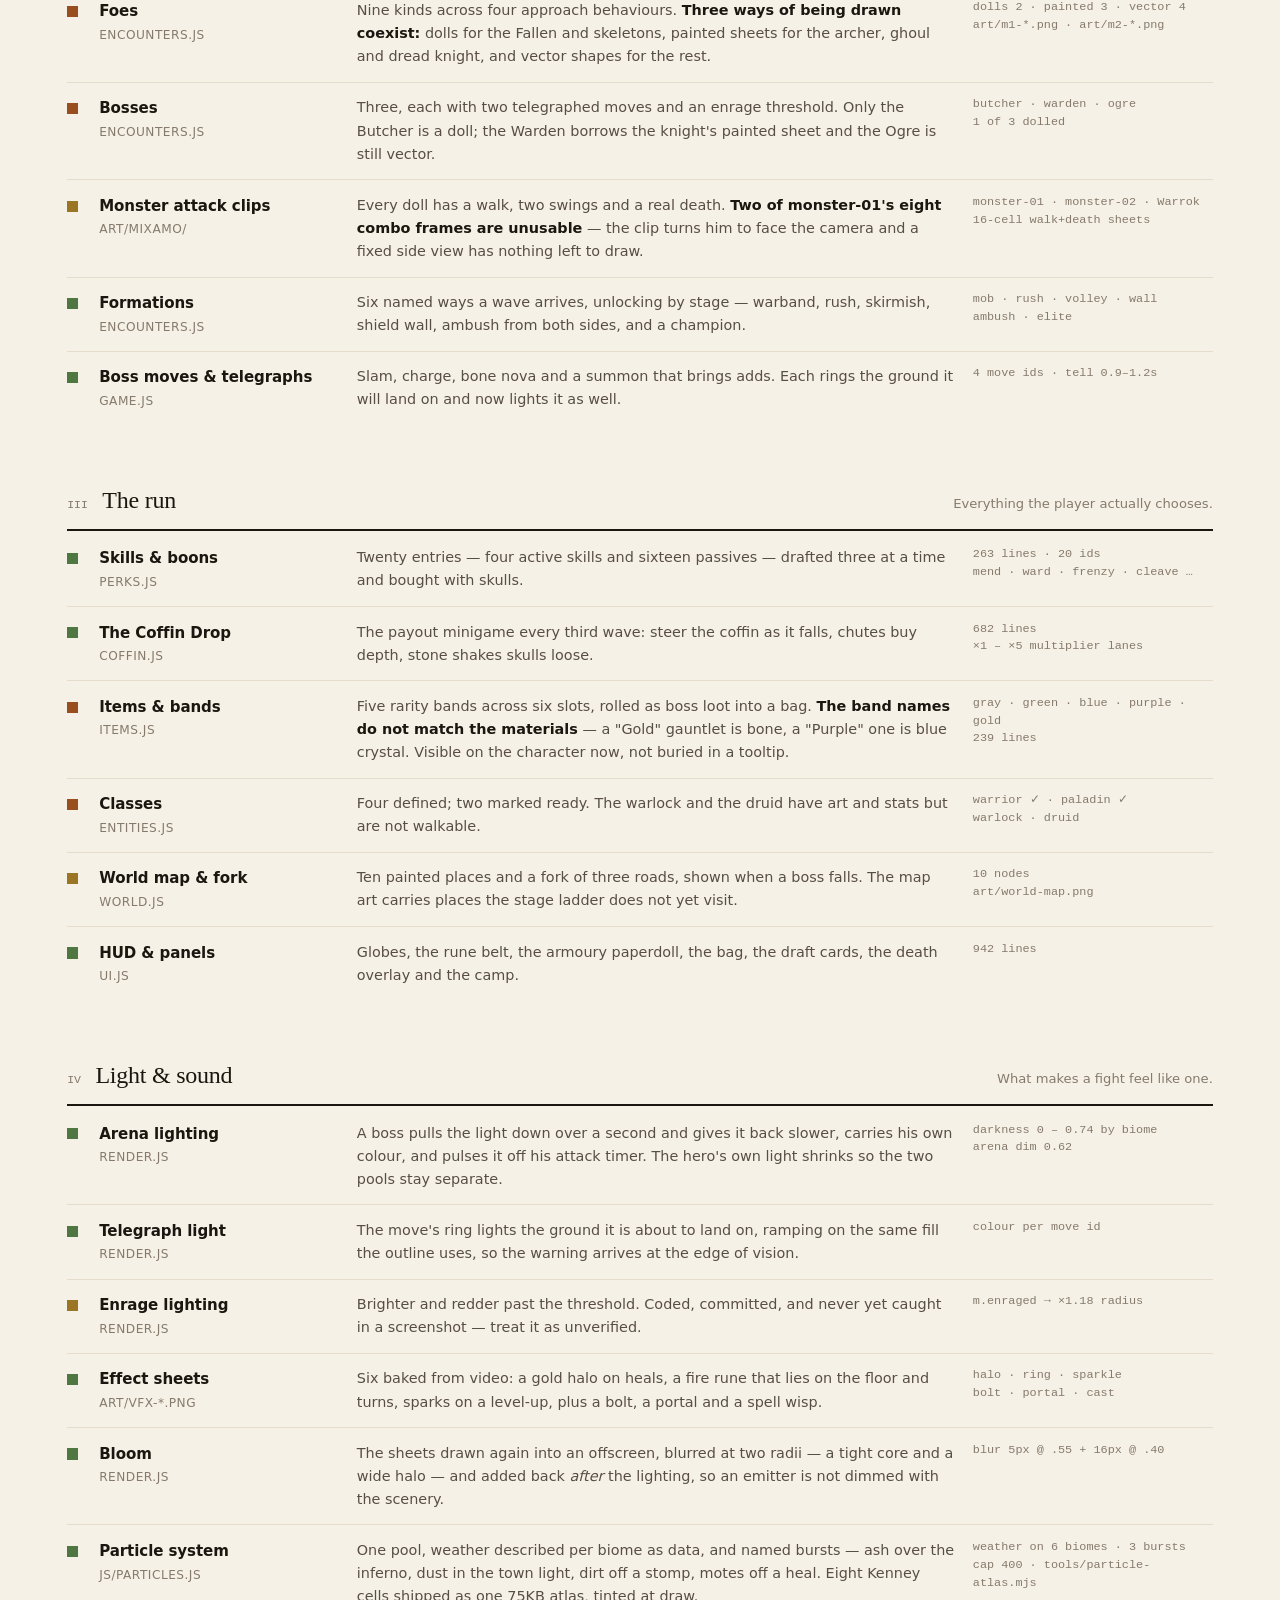
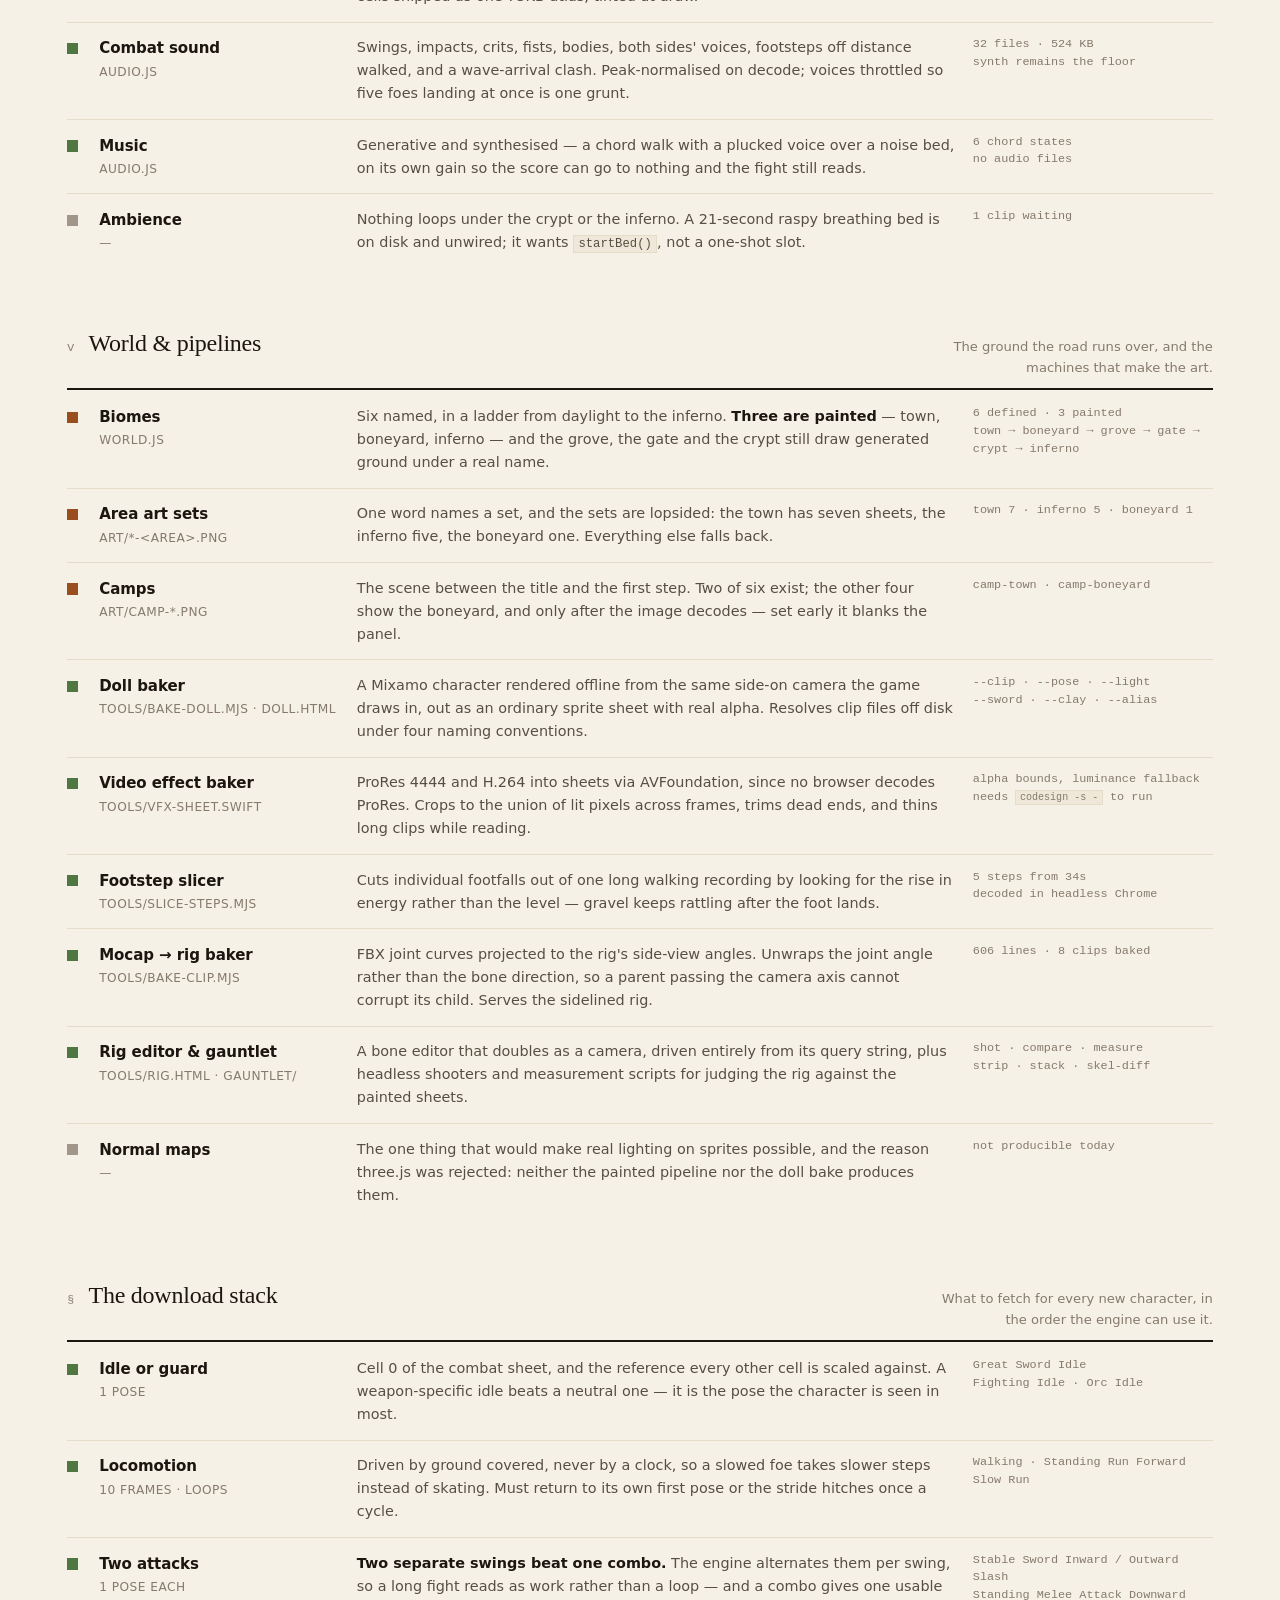
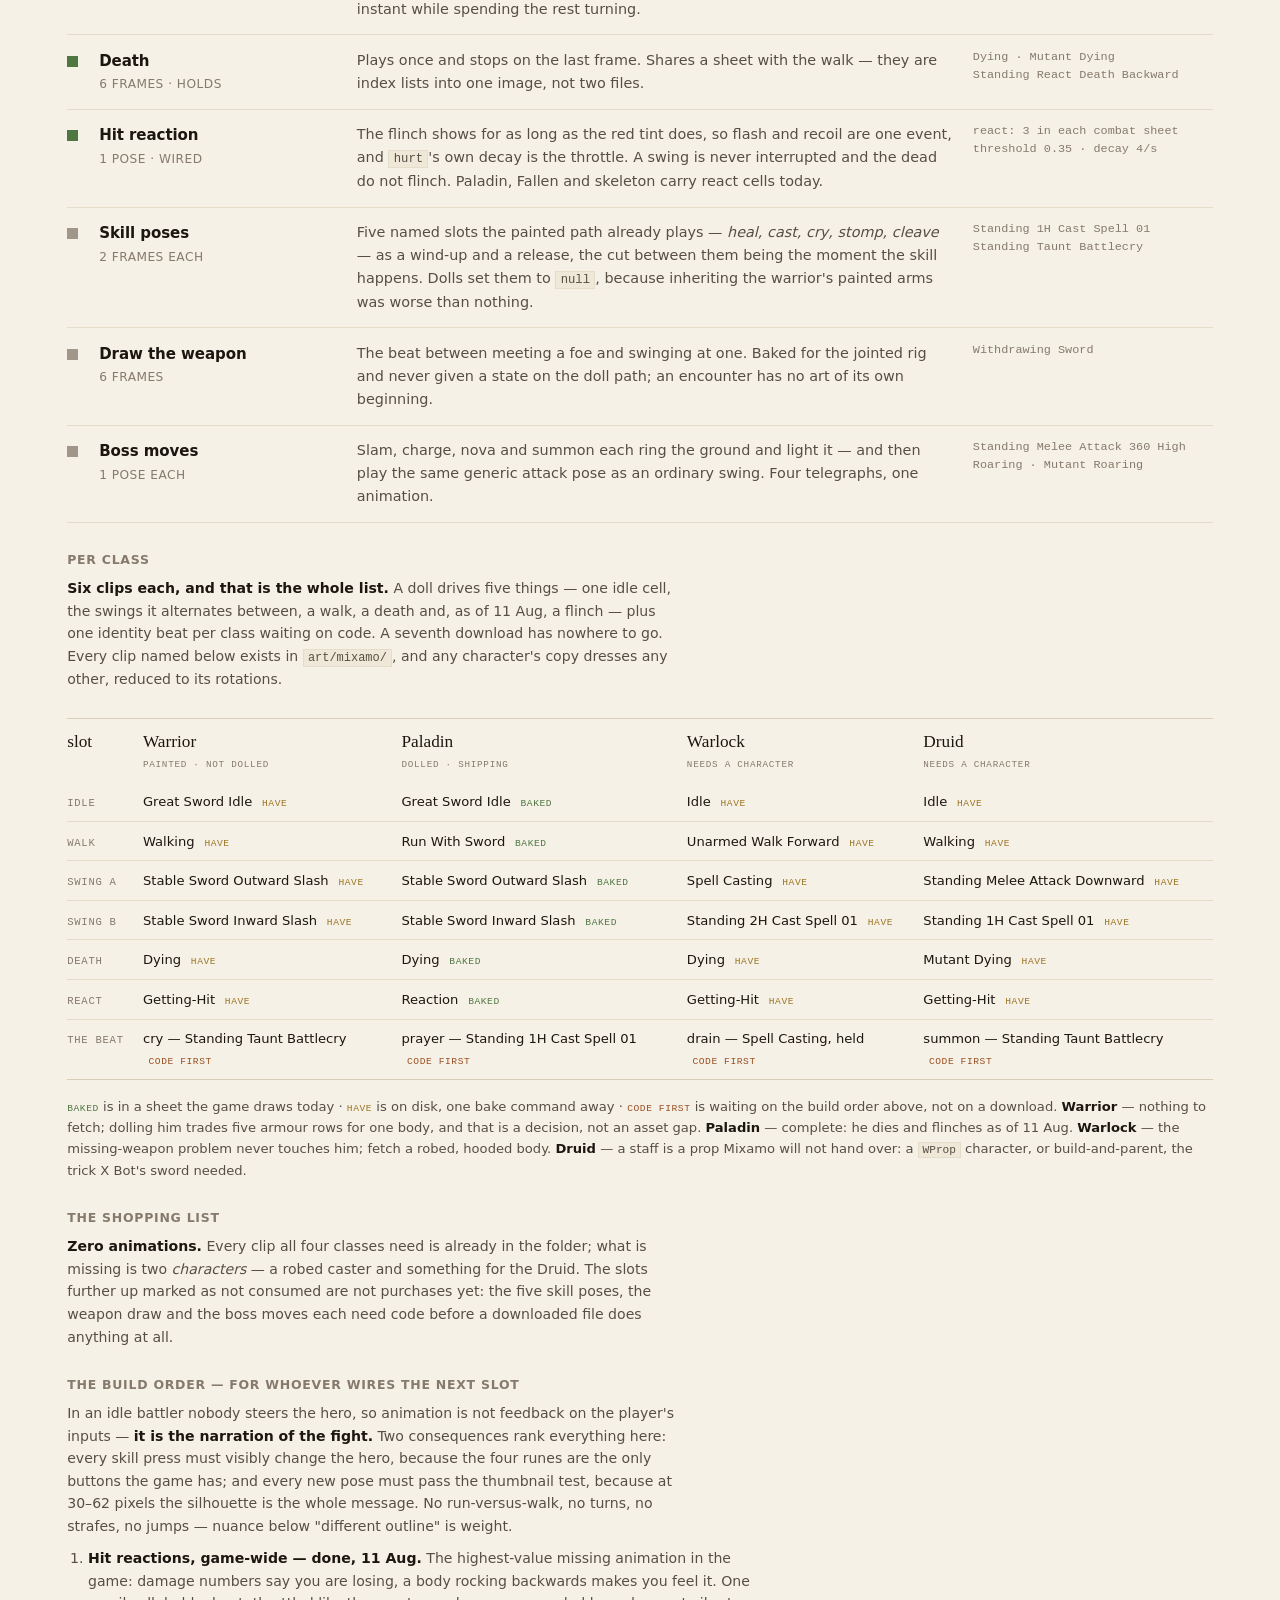
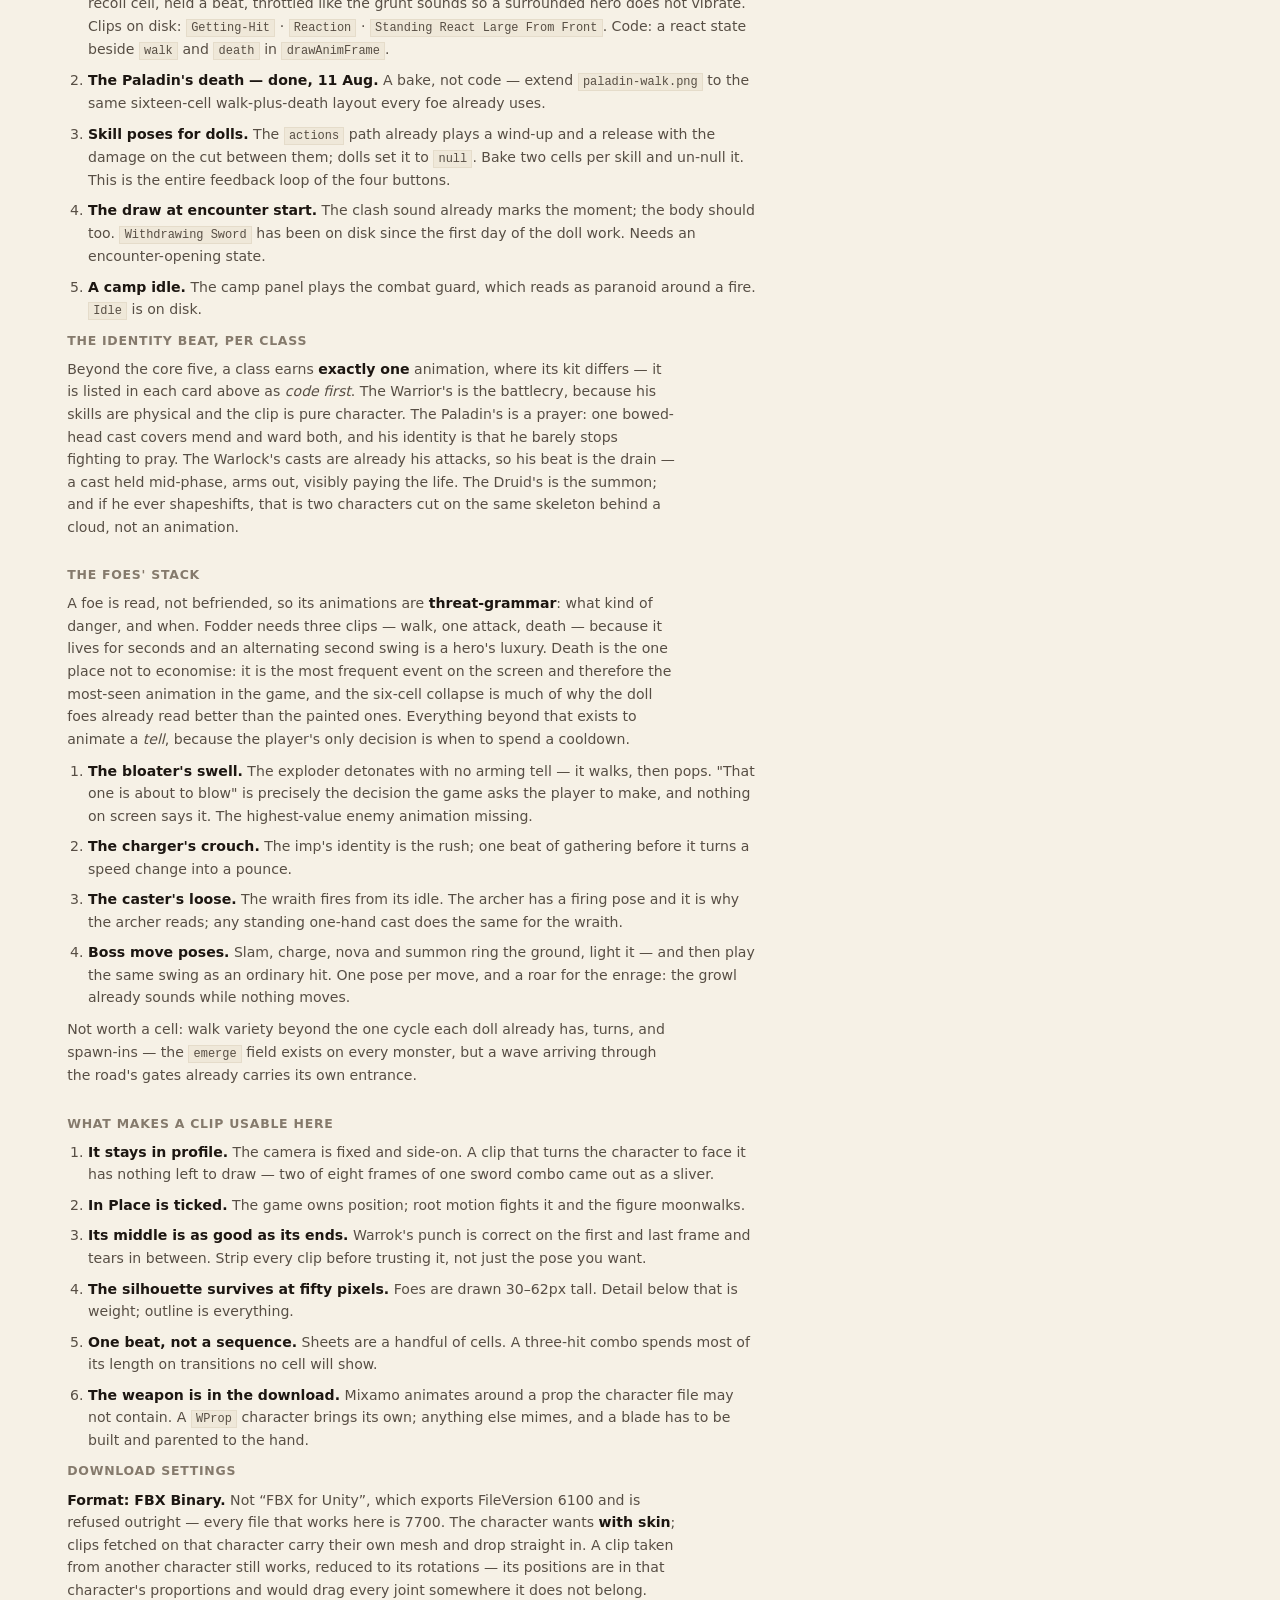
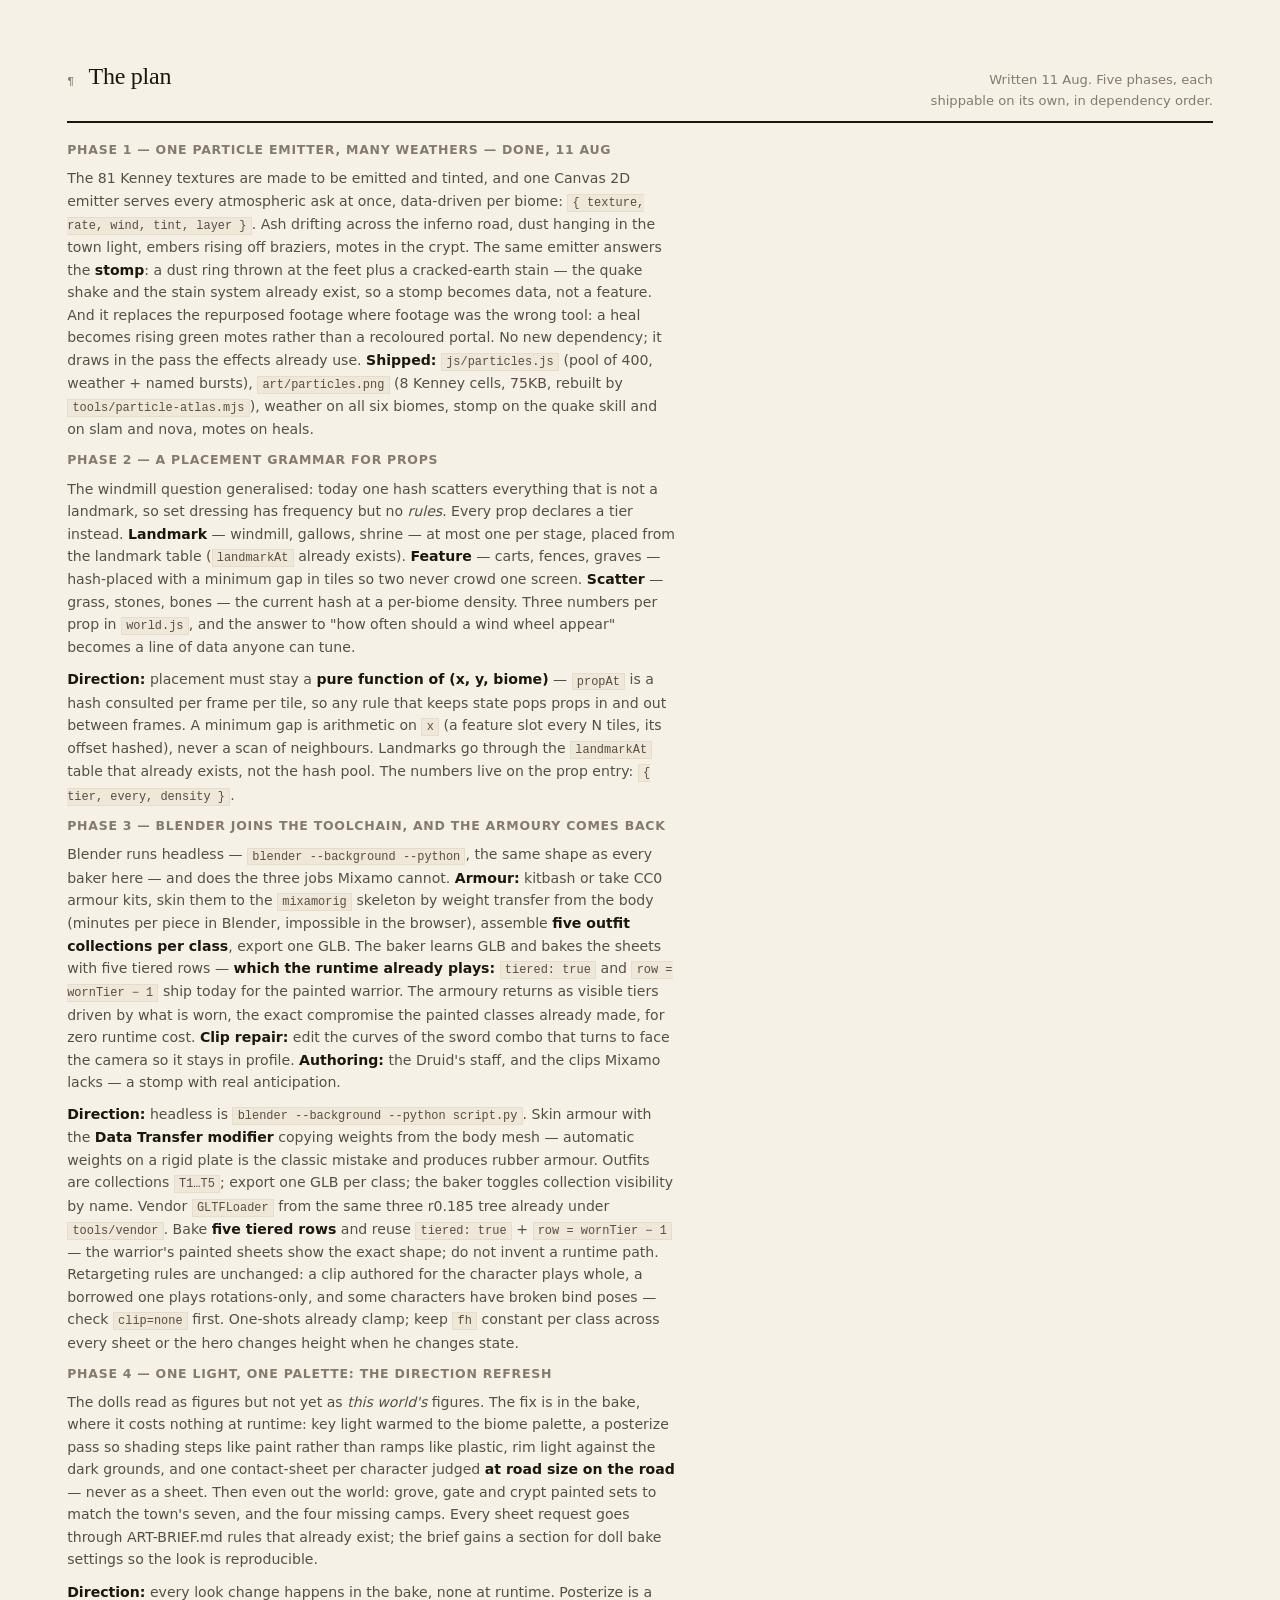
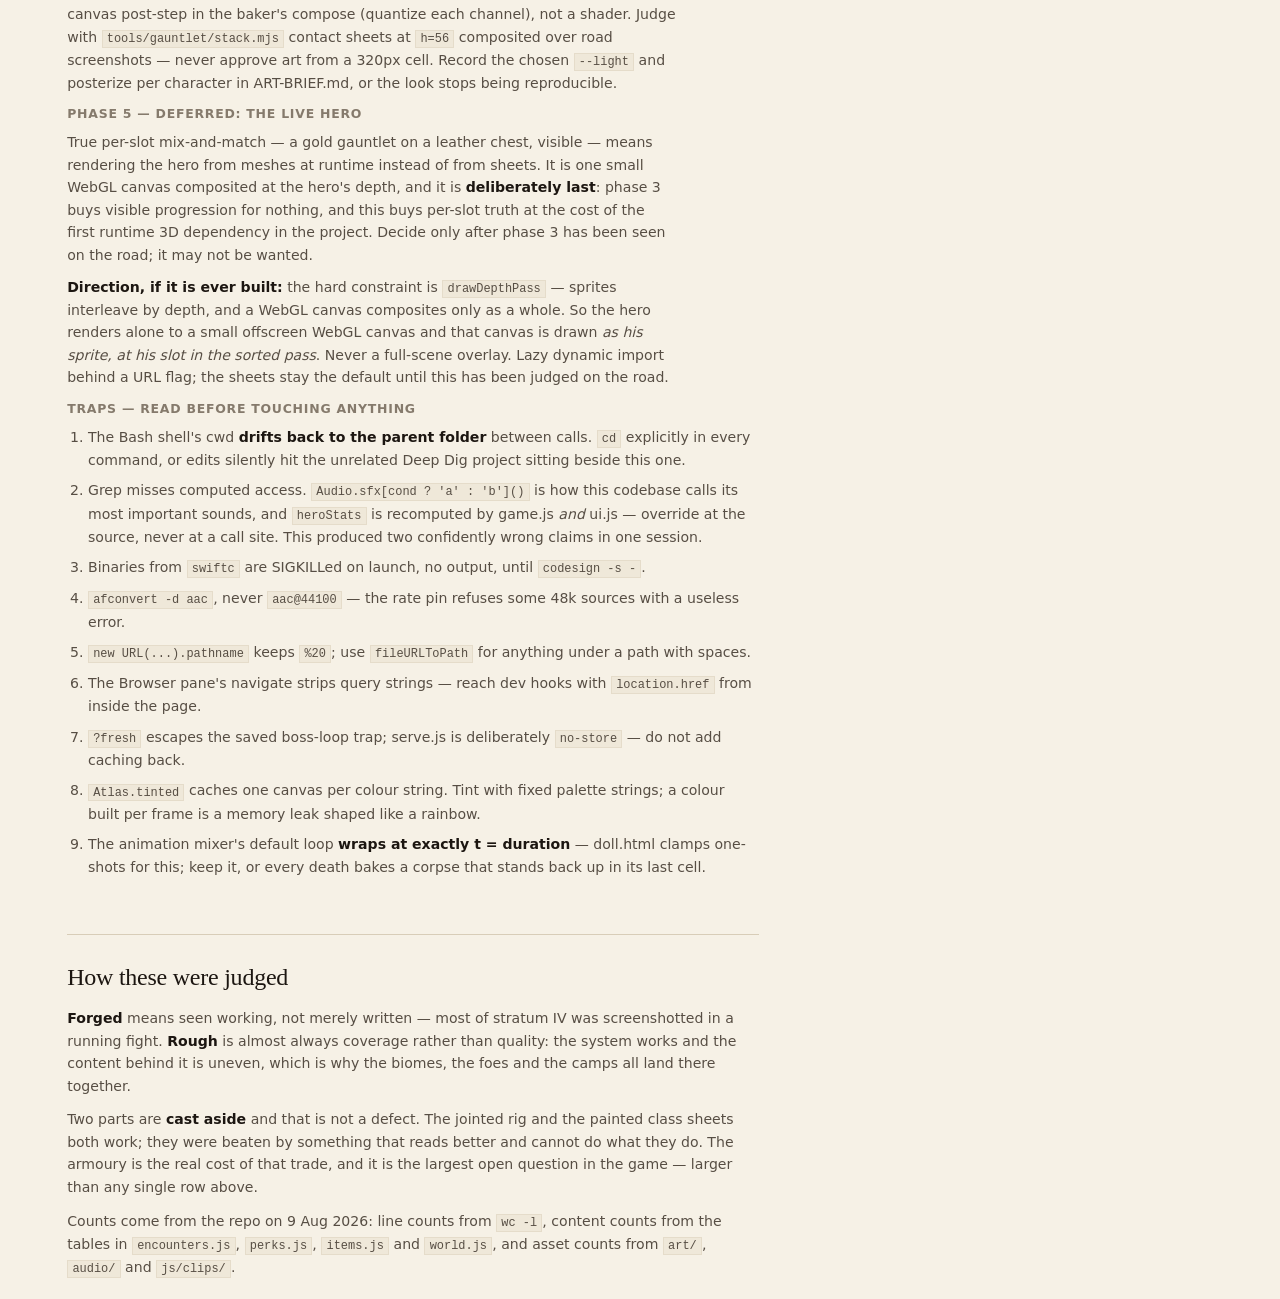
==== commit e0d173b9: "Phase 1: the particle emitter — weather, stomps, heal motes One pool, one draw pass, everything abov" ====
--- a/ontology.html
+++ b/ontology.html
@@ -605,10 +605,10 @@
         <div class="ev">blur 5px @ .55 + 16px @ .40</div>
       </div>
       <div class="row">
-        <i class="mark" style="background: var(--ore)"></i>
-        <div class="part">Particle system<small>art/vfx/PNG (Transparent)</small></div>
-        <div class="what">Eighty-one greyscale textures meant to be emitted and tinted. No emitter exists yet — it is phase 1 of the plan, and the better answer for a heal, for weather, and for the stomp than any repurposed footage.</div>
-        <div class="ev">81 textures · 512px<br>Kenney, CC0</div>
+        <i class="mark" style="background: var(--forged)"></i>
+        <div class="part">Particle system<small>js/particles.js</small></div>
+        <div class="what">One pool, weather described per biome as data, and named bursts — ash over the inferno, dust in the town light, dirt off a stomp, motes off a heal. Eight Kenney cells shipped as one 75KB atlas, tinted at draw.</div>
+        <div class="ev">weather on 6 biomes · 3 bursts<br>cap 400 · tools/particle-atlas.mjs</div>
       </div>
       <div class="row">
         <i class="mark" style="background: var(--forged)"></i>
@@ -955,7 +955,7 @@
     </header>
 
     <div class="rules" style="padding-top: 1rem">
-      <h3>Phase 1 — one particle emitter, many weathers</h3>
+      <h3>Phase 1 — one particle emitter, many weathers — done, 11 Aug</h3>
       <p>
         The 81 Kenney textures are made to be emitted and tinted, and one Canvas 2D
         emitter serves every atmospheric ask at once, data-driven per biome:
@@ -967,6 +967,10 @@
         replaces the repurposed footage where footage was the wrong tool: a heal
         becomes rising green motes rather than a recoloured portal. No new
         dependency; it draws in the pass the effects already use.
+        <b>Shipped:</b> <code>js/particles.js</code> (pool of 400, weather +
+        named bursts), <code>art/particles.png</code> (8 Kenney cells, 75KB,
+        rebuilt by <code>tools/particle-atlas.mjs</code>), weather on all six
+        biomes, stomp on the quake skill and on slam and nova, motes on heals.
       </p>
 
       <h3>Phase 2 — a placement grammar for props</h3>
@@ -983,6 +987,14 @@
         data anyone can tune.
       </p>
 
+      <p><b>Direction:</b> placement must stay a <b>pure function of
+      (x, y, biome)</b> — <code>propAt</code> is a hash consulted per frame per
+      tile, so any rule that keeps state pops props in and out between frames.
+      A minimum gap is arithmetic on <code>x</code> (a feature slot every N
+      tiles, its offset hashed), never a scan of neighbours. Landmarks go
+      through the <code>landmarkAt</code> table that already exists, not the
+      hash pool. The numbers live on the prop entry:
+      <code>{ tier, every, density }</code>.</p>
       <h3>Phase 3 — Blender joins the toolchain, and the armoury comes back</h3>
       <p>
         Blender runs headless — <code>blender --background --python</code>, the
@@ -1001,6 +1013,20 @@
         anticipation.
       </p>
 
+      <p><b>Direction:</b> headless is <code>blender --background --python
+      script.py</code>. Skin armour with the <b>Data Transfer modifier</b>
+      copying weights from the body mesh — automatic weights on a rigid plate is
+      the classic mistake and produces rubber armour. Outfits are collections
+      <code>T1…T5</code>; export one GLB per class; the baker toggles collection
+      visibility by name. Vendor <code>GLTFLoader</code> from the same three
+      r0.185 tree already under <code>tools/vendor</code>. Bake <b>five tiered
+      rows</b> and reuse <code>tiered: true</code> + <code>row = wornTier −
+      1</code> — the warrior's painted sheets show the exact shape; do not
+      invent a runtime path. Retargeting rules are unchanged: a clip authored
+      for the character plays whole, a borrowed one plays rotations-only, and
+      some characters have broken bind poses — check <code>clip=none</code>
+      first. One-shots already clamp; keep <code>fh</code> constant per class
+      across every sheet or the hero changes height when he changes state.</p>
       <h3>Phase 4 — one light, one palette: the direction refresh</h3>
       <p>
         The dolls read as figures but not yet as <em>this world's</em> figures.
@@ -1014,6 +1040,13 @@
         gains a section for doll bake settings so the look is reproducible.
       </p>
 
+      <p><b>Direction:</b> every look change happens in the bake, none at
+      runtime. Posterize is a canvas post-step in the baker's compose (quantize
+      each channel), not a shader. Judge with <code>tools/gauntlet/stack.mjs</code>
+      contact sheets at <code>h=56</code> composited over road screenshots —
+      never approve art from a 320px cell. Record the chosen
+      <code>--light</code> and posterize per character in ART-BRIEF.md, or the
+      look stops being reproducible.</p>
       <h3>Phase 5 — deferred: the live hero</h3>
       <p>
         True per-slot mix-and-match — a gold gauntlet on a leather chest,
@@ -1024,6 +1057,42 @@
         3D dependency in the project. Decide only after phase 3 has been seen on
         the road; it may not be wanted.
       </p>
+      <p><b>Direction, if it is ever built:</b> the hard constraint is
+      <code>drawDepthPass</code> — sprites interleave by depth, and a WebGL
+      canvas composites only as a whole. So the hero renders alone to a small
+      offscreen WebGL canvas and that canvas is drawn <em>as his sprite, at his
+      slot in the sorted pass</em>. Never a full-scene overlay. Lazy dynamic
+      import behind a URL flag; the sheets stay the default until this has been
+      judged on the road.</p>
+
+      <h3>Traps — read before touching anything</h3>
+      <ol>
+        <li>The Bash shell's cwd <b>drifts back to the parent folder</b> between
+        calls. <code>cd</code> explicitly in every command, or edits silently
+        hit the unrelated Deep Dig project sitting beside this one.</li>
+        <li>Grep misses computed access. <code>Audio.sfx[cond ? 'a' : 'b']()</code>
+        is how this codebase calls its most important sounds, and
+        <code>heroStats</code> is recomputed by game.js <em>and</em> ui.js —
+        override at the source, never at a call site. This produced two
+        confidently wrong claims in one session.</li>
+        <li>Binaries from <code>swiftc</code> are SIGKILLed on launch, no
+        output, until <code>codesign -s -</code>.</li>
+        <li><code>afconvert -d aac</code>, never <code>aac@44100</code> — the
+        rate pin refuses some 48k sources with a useless error.</li>
+        <li><code>new URL(...).pathname</code> keeps <code>%20</code>; use
+        <code>fileURLToPath</code> for anything under a path with spaces.</li>
+        <li>The Browser pane's navigate strips query strings — reach dev hooks
+        with <code>location.href</code> from inside the page.</li>
+        <li><code>?fresh</code> escapes the saved boss-loop trap; serve.js is
+        deliberately <code>no-store</code> — do not add caching back.</li>
+        <li><code>Atlas.tinted</code> caches one canvas per colour string. Tint
+        with fixed palette strings; a colour built per frame is a memory leak
+        shaped like a rainbow.</li>
+        <li>The animation mixer's default loop <b>wraps at exactly
+        t = duration</b> — doll.html clamps one-shots for this; keep it, or
+        every death bakes a corpse that stands back up in its last cell.</li>
+      </ol>
+
     </div>
   </section>
 
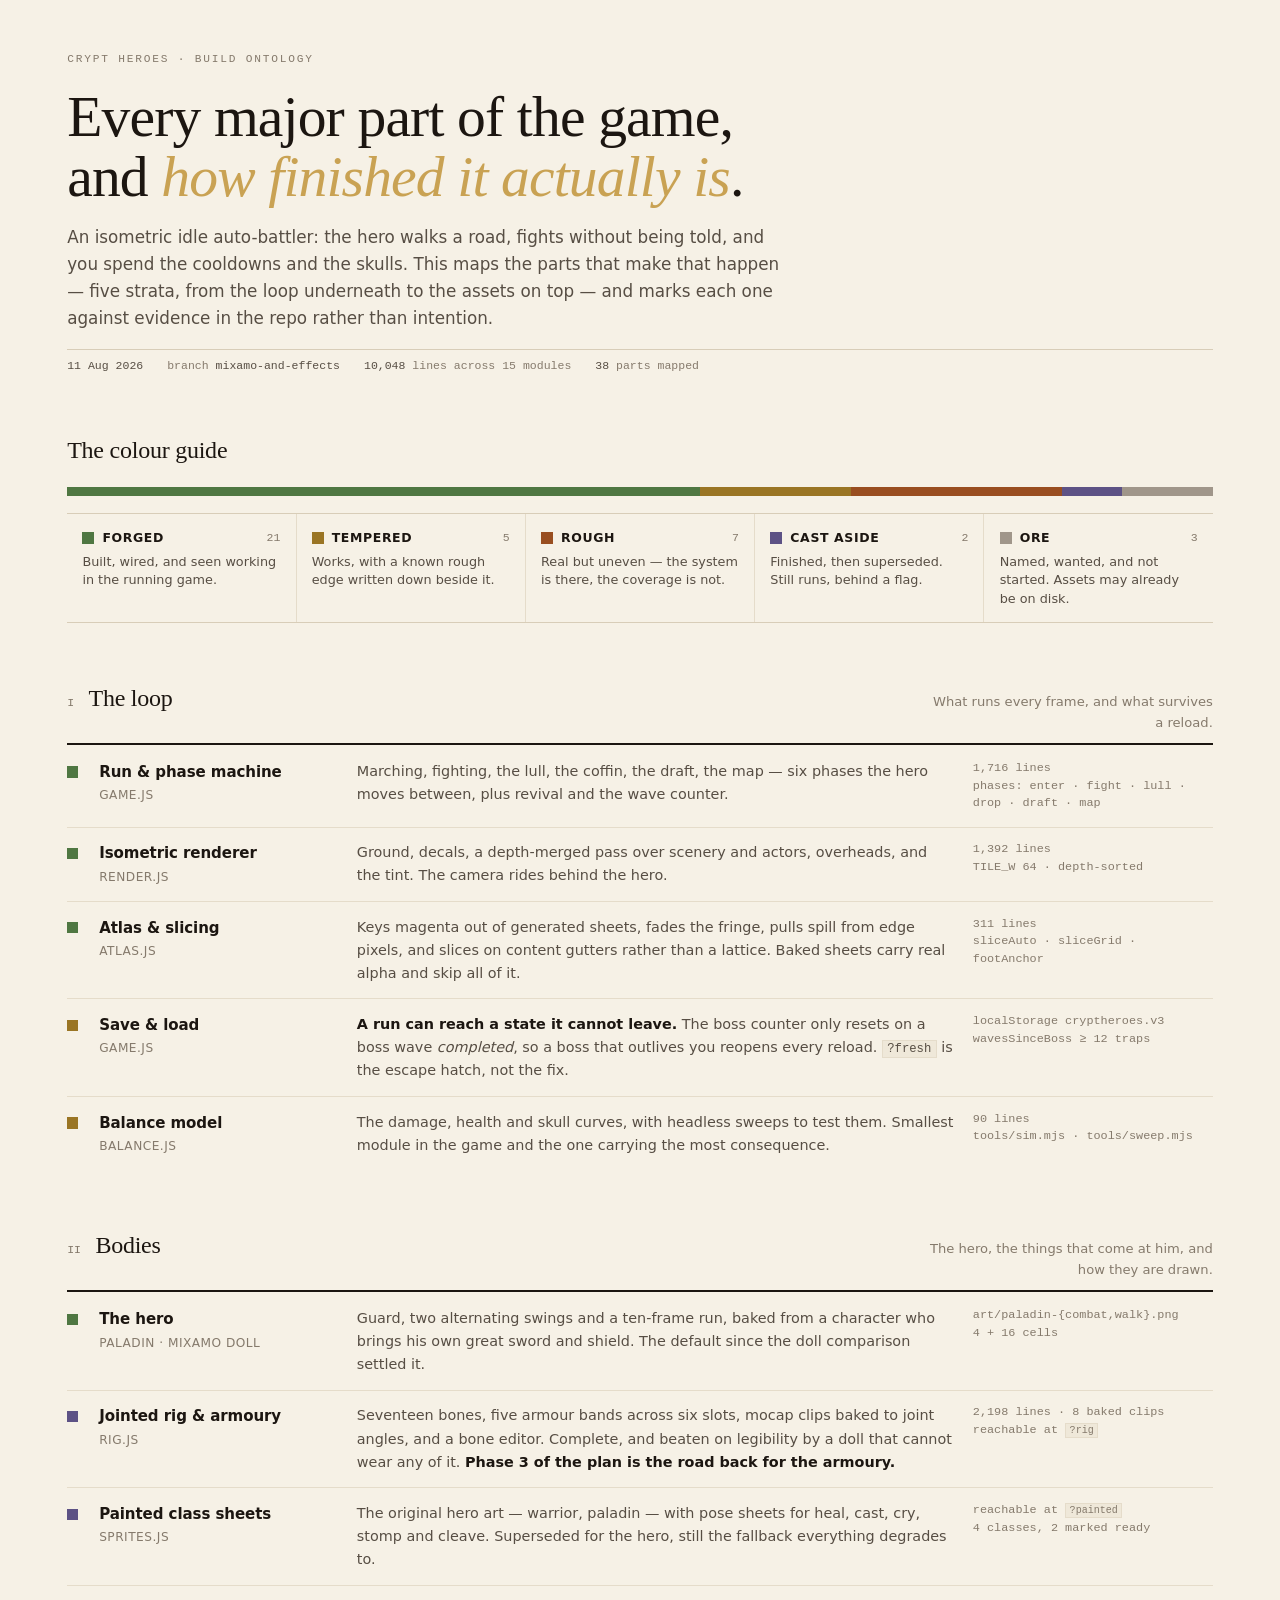
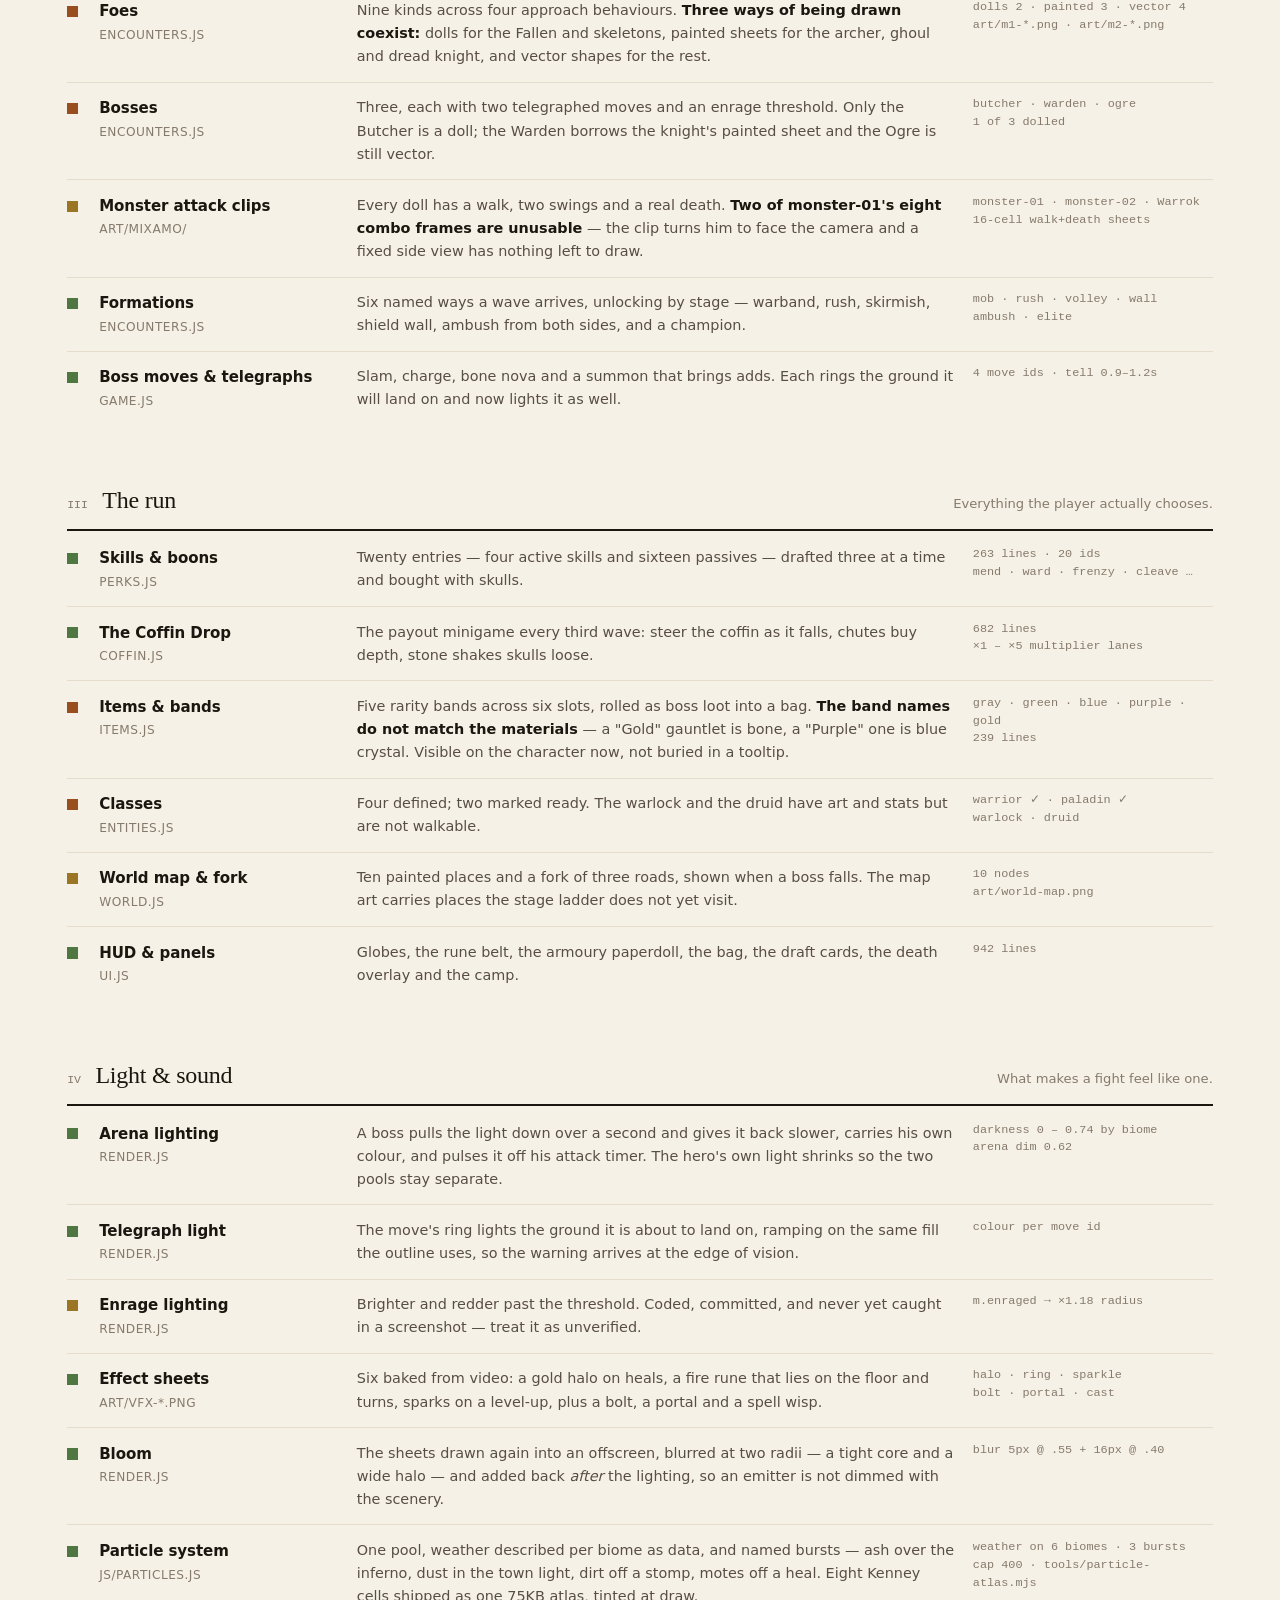
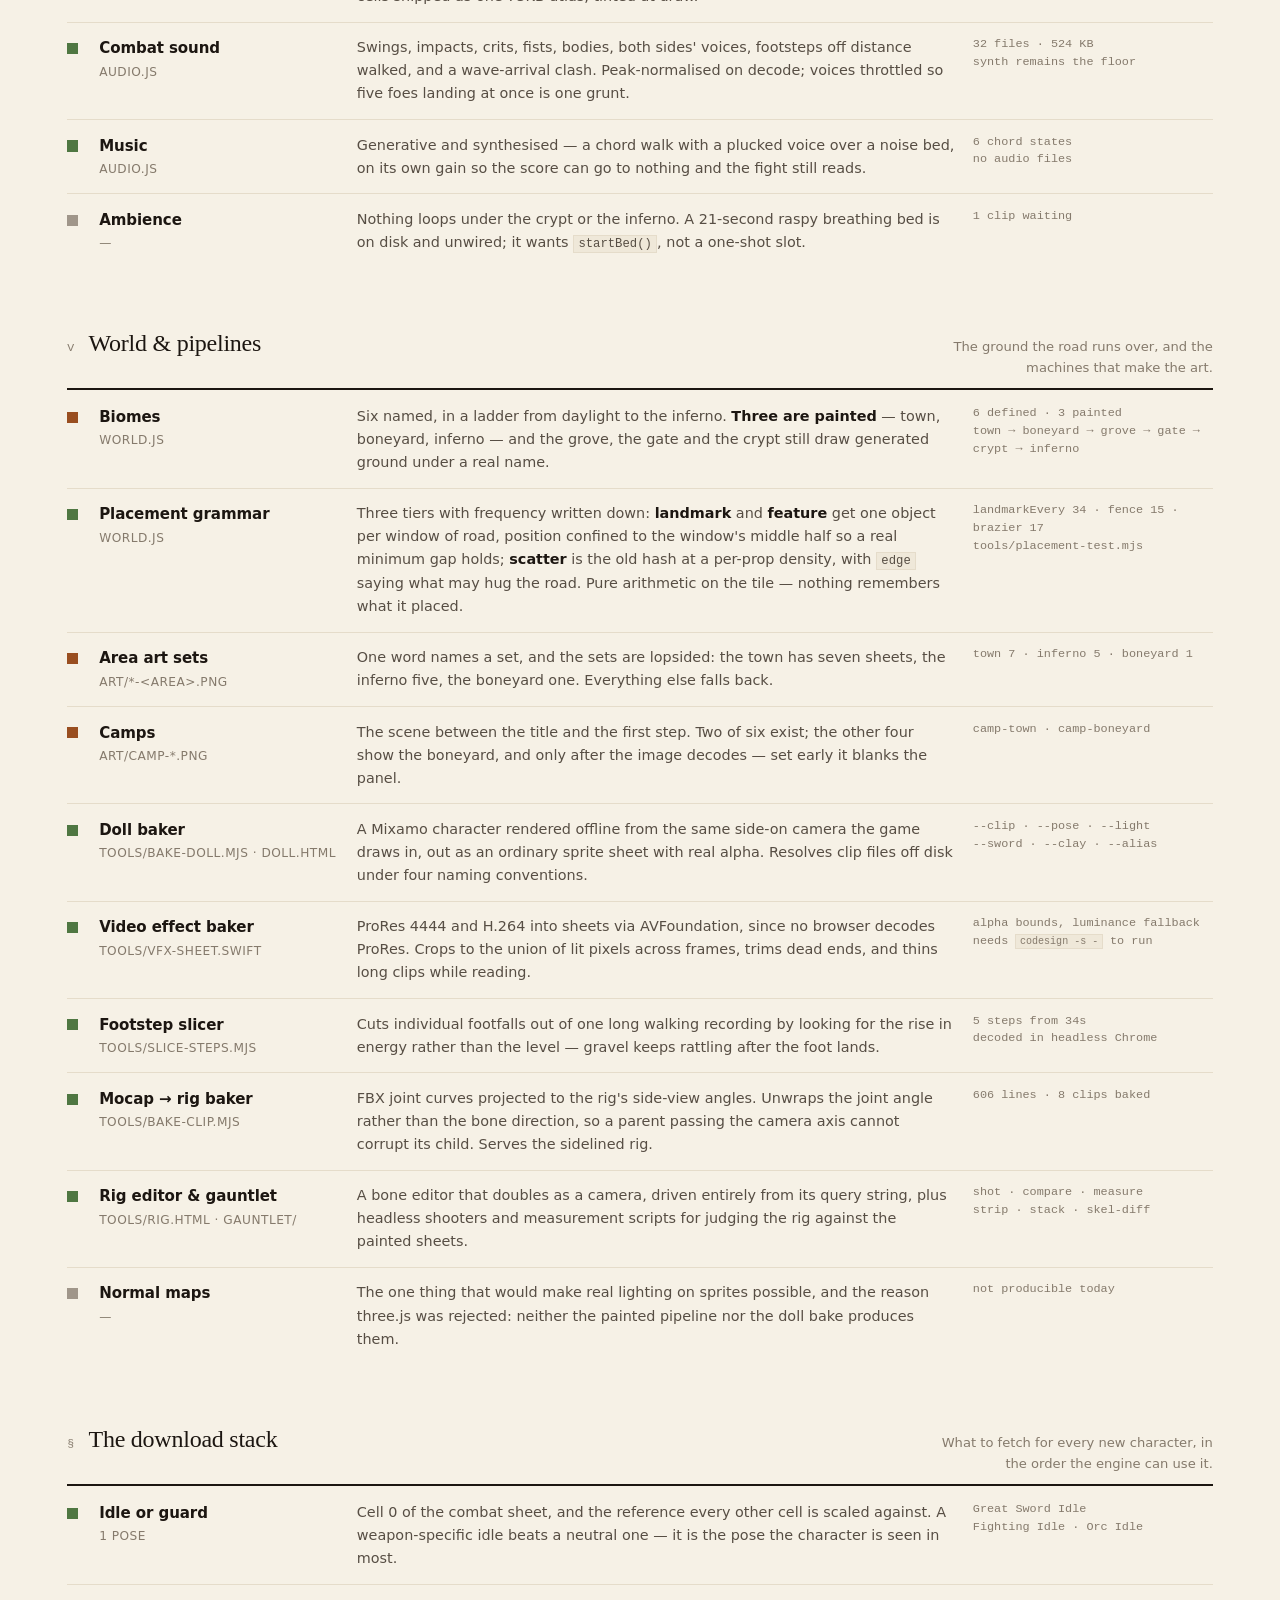
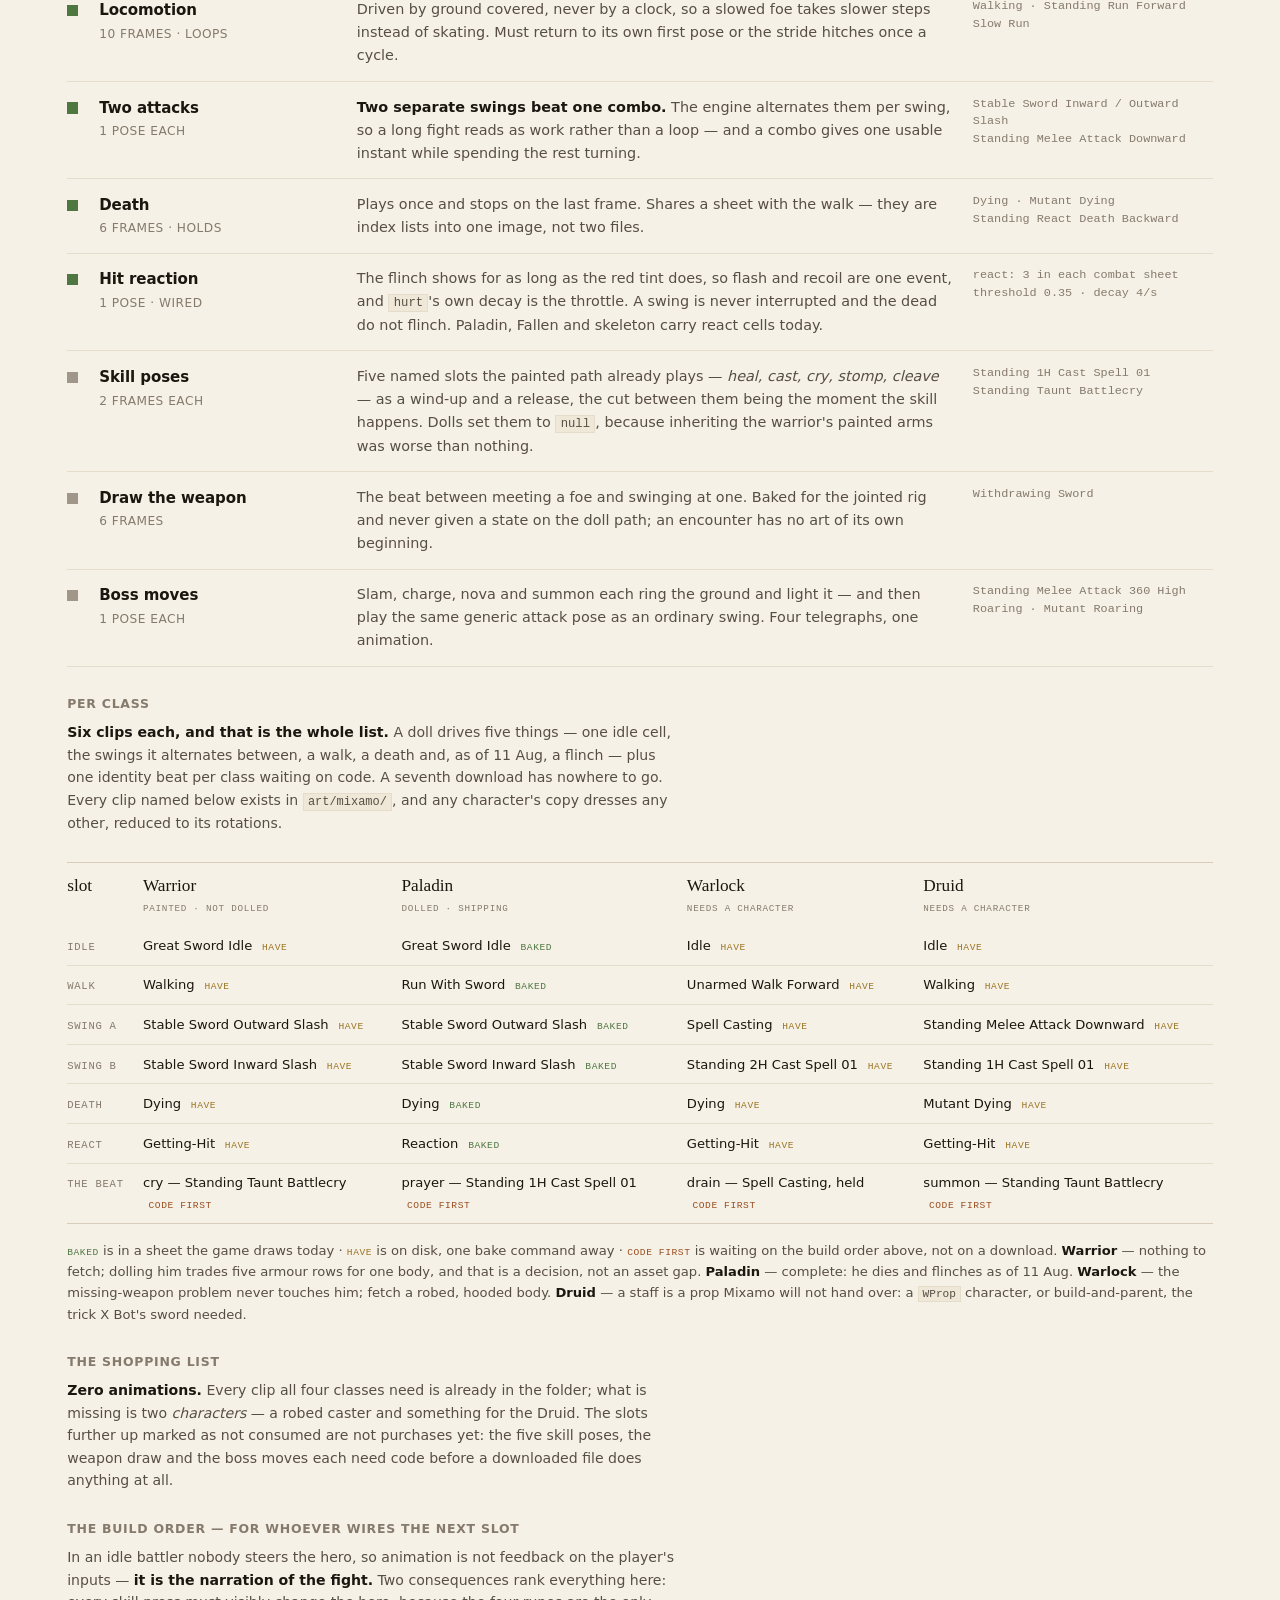
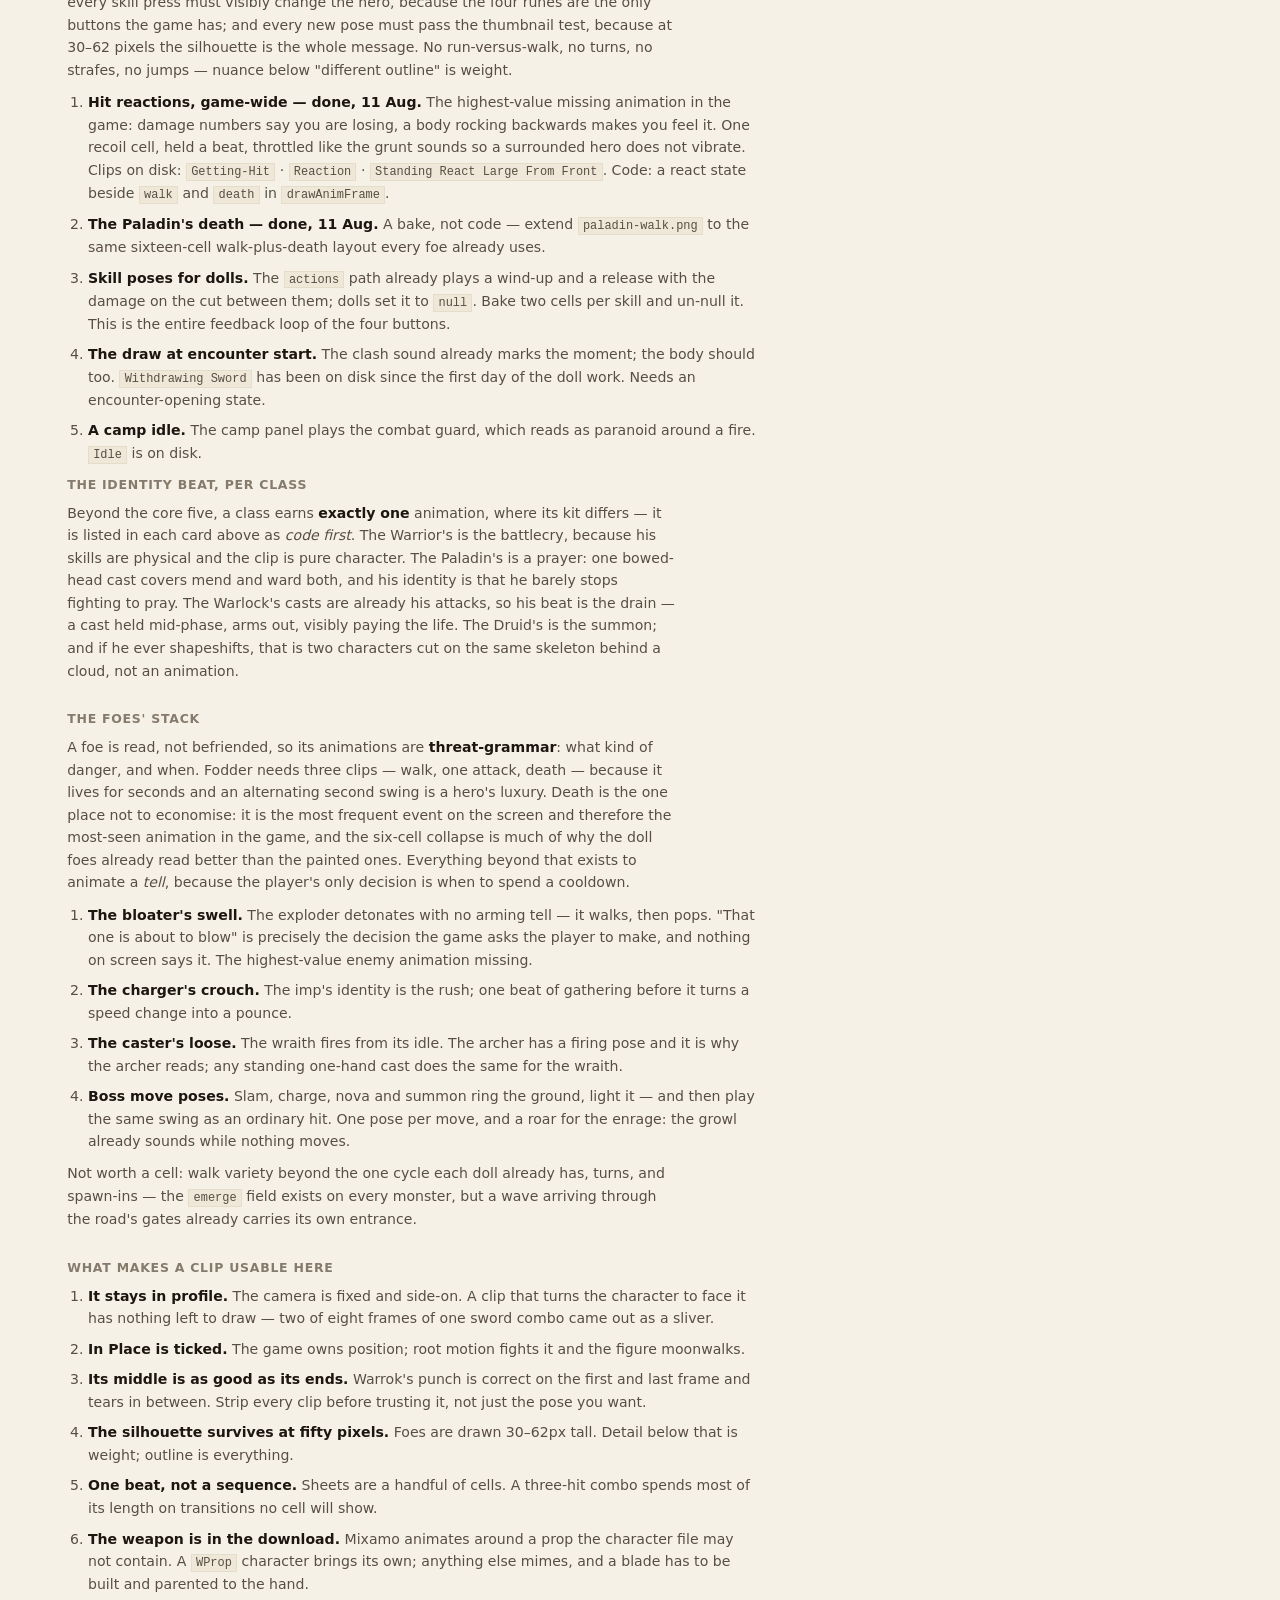
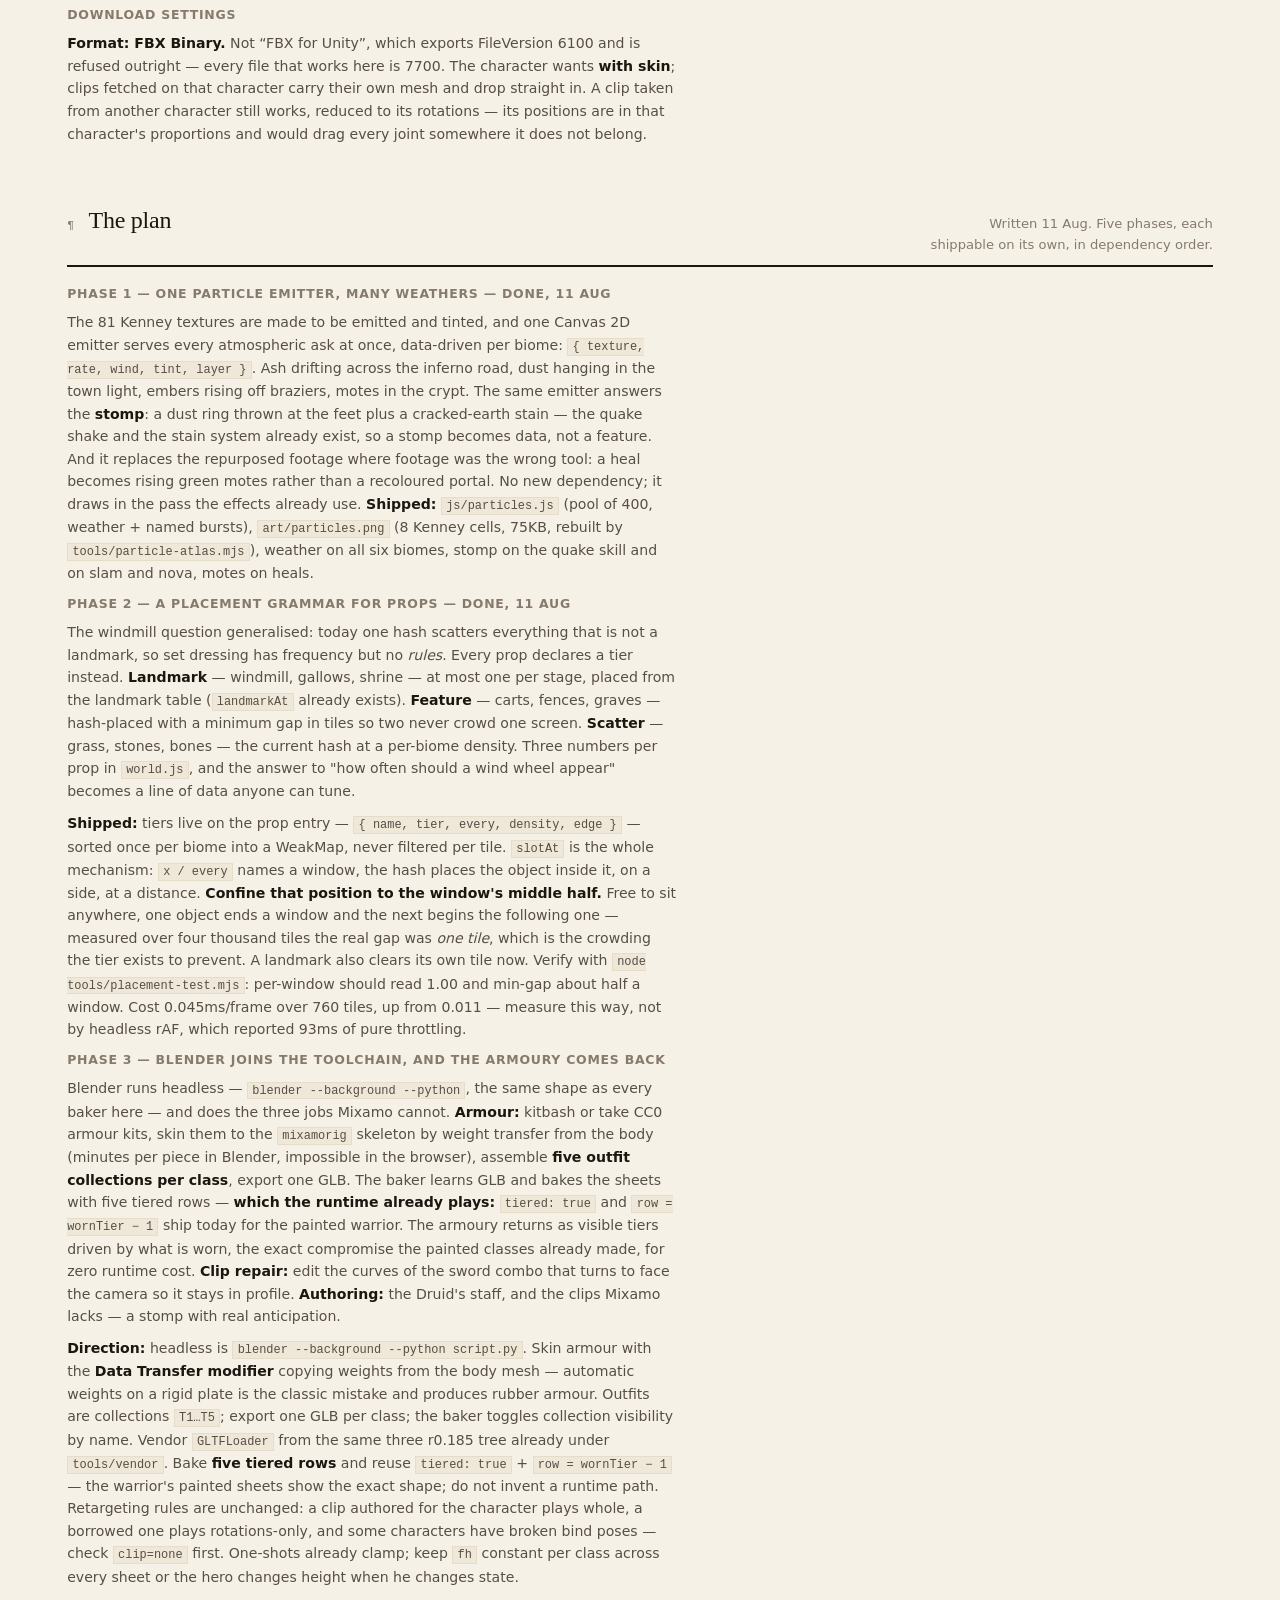
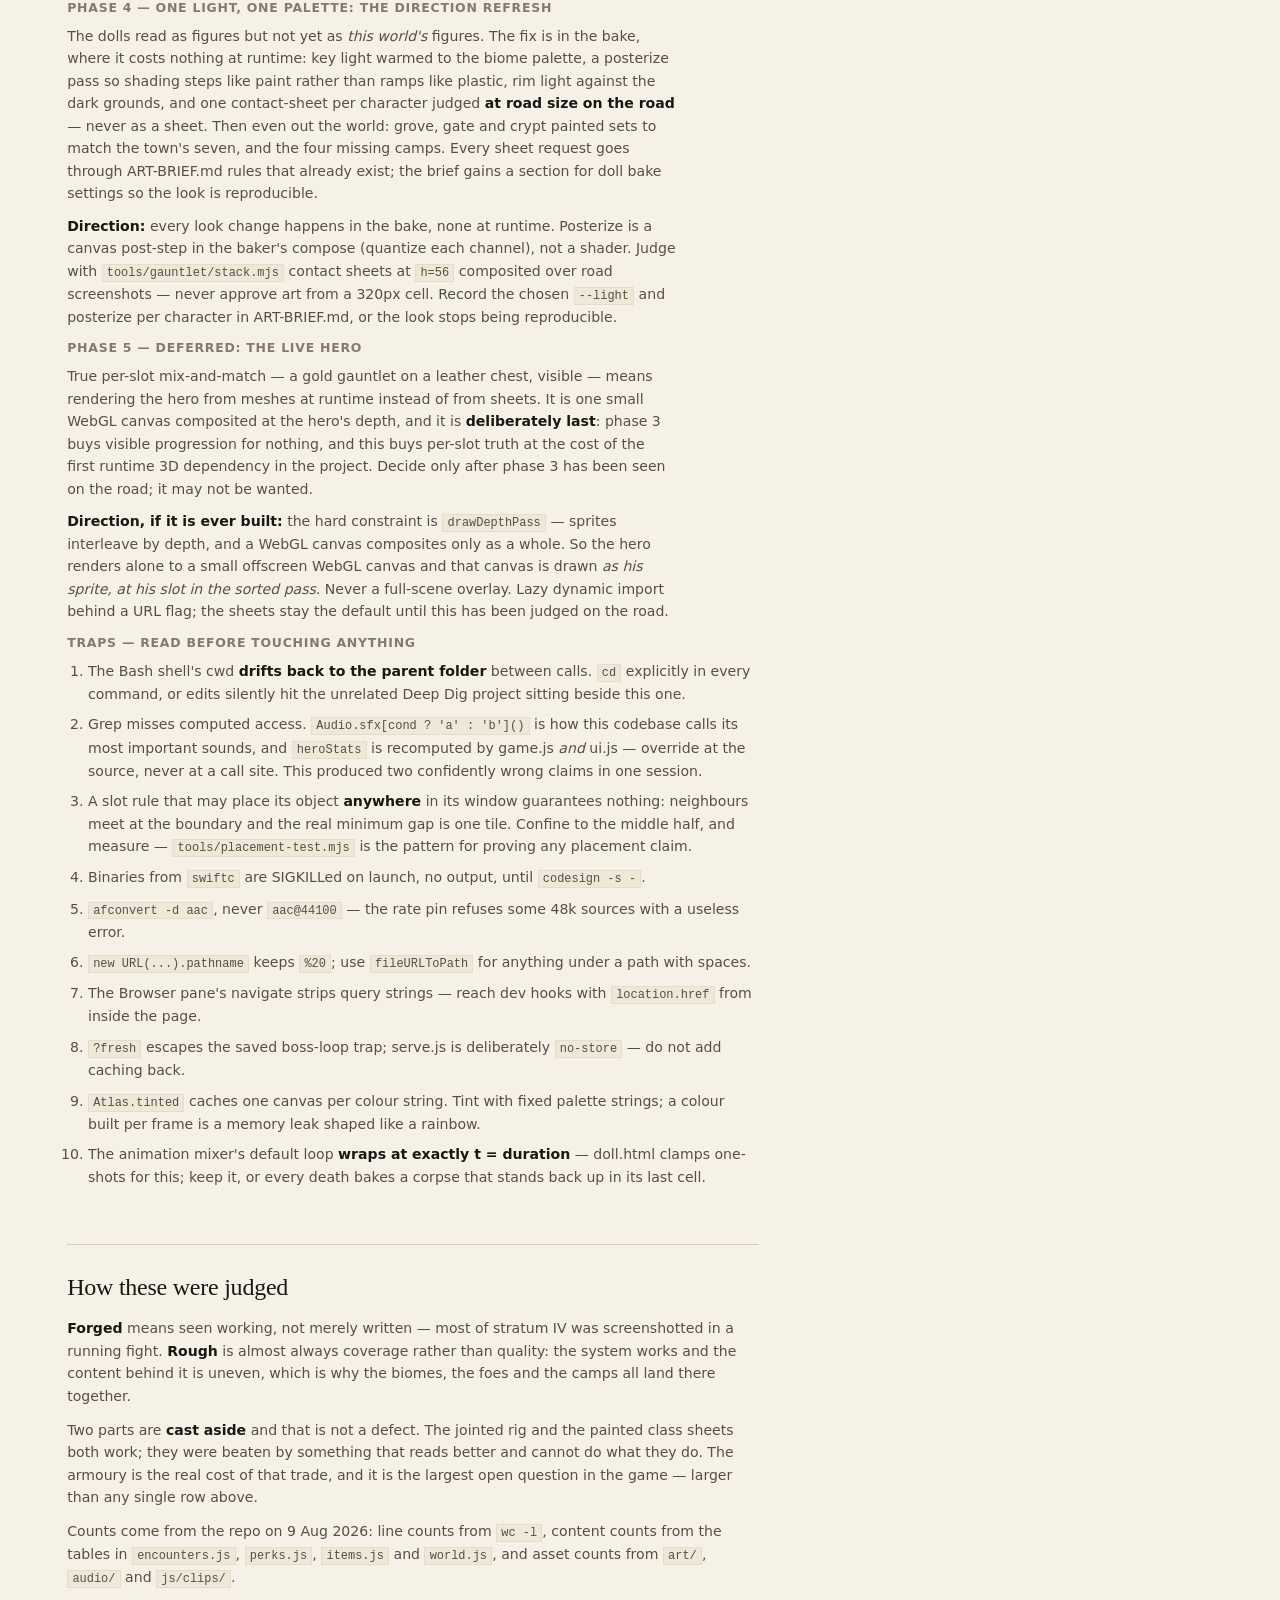
==== commit ad5b2cb2: "Ontology: phase 2 done, and the slot trap written down The placement grammar joins the inventory as " ====
--- a/ontology.html
+++ b/ontology.html
@@ -386,22 +386,22 @@
       <span><b>11 Aug 2026</b></span>
       <span>branch <b>mixamo-and-effects</b></span>
       <span><b>10,048</b> lines across 15 modules</span>
-      <span><b>37</b> parts mapped</span>
+      <span><b>38</b> parts mapped</span>
     </div>
   </header>
 
   <section class="guide">
     <h2>The colour guide</h2>
-    <div class="bar" role="img" aria-label="Proportion of parts at each stage: 20 forged, 5 tempered, 7 rough, 2 cast aside, 3 ore.">
-      <span style="background: var(--forged);   width: 54.05%"></span>
-      <span style="background: var(--tempered); width: 13.51%"></span>
-      <span style="background: var(--rough);    width: 18.92%"></span>
-      <span style="background: var(--cast);     width: 5.41%"></span>
-      <span style="background: var(--ore);      width: 8.11%"></span>
+    <div class="bar" role="img" aria-label="Proportion of parts at each stage: 21 forged, 5 tempered, 7 rough, 2 cast aside, 3 ore.">
+      <span style="background: var(--forged);   width: 55.26%"></span>
+      <span style="background: var(--tempered); width: 13.16%"></span>
+      <span style="background: var(--rough);    width: 18.42%"></span>
+      <span style="background: var(--cast);     width: 5.26%"></span>
+      <span style="background: var(--ore);      width: 7.89%"></span>
     </div>
     <div class="keys">
       <div class="key">
-        <div class="top"><i class="swatch" style="background: var(--forged)"></i><span class="name">Forged</span><span class="n">20</span></div>
+        <div class="top"><i class="swatch" style="background: var(--forged)"></i><span class="name">Forged</span><span class="n">21</span></div>
         <p>Built, wired, and seen working in the running game.</p>
       </div>
       <div class="key">
@@ -643,6 +643,12 @@
         <div class="part">Biomes<small>world.js</small></div>
         <div class="what">Six named, in a ladder from daylight to the inferno. <b>Three are painted</b> — town, boneyard, inferno — and the grove, the gate and the crypt still draw generated ground under a real name.</div>
         <div class="ev">6 defined · 3 painted<br>town → boneyard → grove → gate → crypt → inferno</div>
+      </div>
+      <div class="row">
+        <i class="mark" style="background: var(--forged)"></i>
+        <div class="part">Placement grammar<small>world.js</small></div>
+        <div class="what">Three tiers with frequency written down: <b>landmark</b> and <b>feature</b> get one object per window of road, position confined to the window's middle half so a real minimum gap holds; <b>scatter</b> is the old hash at a per-prop density, with <code>edge</code> saying what may hug the road. Pure arithmetic on the tile — nothing remembers what it placed.</div>
+        <div class="ev">landmarkEvery 34 · fence 15 · brazier 17<br>tools/placement-test.mjs</div>
       </div>
       <div class="row">
         <i class="mark" style="background: var(--rough)"></i>
@@ -973,7 +979,7 @@
         biomes, stomp on the quake skill and on slam and nova, motes on heals.
       </p>
 
-      <h3>Phase 2 — a placement grammar for props</h3>
+      <h3>Phase 2 — a placement grammar for props — done, 11 Aug</h3>
       <p>
         The windmill question generalised: today one hash scatters everything that
         is not a landmark, so set dressing has frequency but no <em>rules</em>.
@@ -987,14 +993,21 @@
         data anyone can tune.
       </p>
 
-      <p><b>Direction:</b> placement must stay a <b>pure function of
-      (x, y, biome)</b> — <code>propAt</code> is a hash consulted per frame per
-      tile, so any rule that keeps state pops props in and out between frames.
-      A minimum gap is arithmetic on <code>x</code> (a feature slot every N
-      tiles, its offset hashed), never a scan of neighbours. Landmarks go
-      through the <code>landmarkAt</code> table that already exists, not the
-      hash pool. The numbers live on the prop entry:
-      <code>{ tier, every, density }</code>.</p>
+      <p>
+        <b>Shipped:</b> tiers live on the prop entry —
+        <code>{ name, tier, every, density, edge }</code> — sorted once per biome
+        into a WeakMap, never filtered per tile. <code>slotAt</code> is the whole
+        mechanism: <code>x / every</code> names a window, the hash places the
+        object inside it, on a side, at a distance. <b>Confine that position to
+        the window's middle half.</b> Free to sit anywhere, one object ends a
+        window and the next begins the following one — measured over four
+        thousand tiles the real gap was <em>one tile</em>, which is the crowding
+        the tier exists to prevent. A landmark also clears its own tile now.
+        Verify with <code>node tools/placement-test.mjs</code>: per-window should
+        read 1.00 and min-gap about half a window. Cost 0.045ms/frame over 760
+        tiles, up from 0.011 — measure this way, not by headless rAF, which
+        reported 93ms of pure throttling.
+      </p>
       <h3>Phase 3 — Blender joins the toolchain, and the armoury comes back</h3>
       <p>
         Blender runs headless — <code>blender --background --python</code>, the
@@ -1075,6 +1088,11 @@
         <code>heroStats</code> is recomputed by game.js <em>and</em> ui.js —
         override at the source, never at a call site. This produced two
         confidently wrong claims in one session.</li>
+        <li>A slot rule that may place its object <b>anywhere</b> in its
+        window guarantees nothing: neighbours meet at the boundary and the real
+        minimum gap is one tile. Confine to the middle half, and measure —
+        <code>tools/placement-test.mjs</code> is the pattern for proving any
+        placement claim.</li>
         <li>Binaries from <code>swiftc</code> are SIGKILLed on launch, no
         output, until <code>codesign -s -</code>.</li>
         <li><code>afconvert -d aac</code>, never <code>aac@44100</code> — the
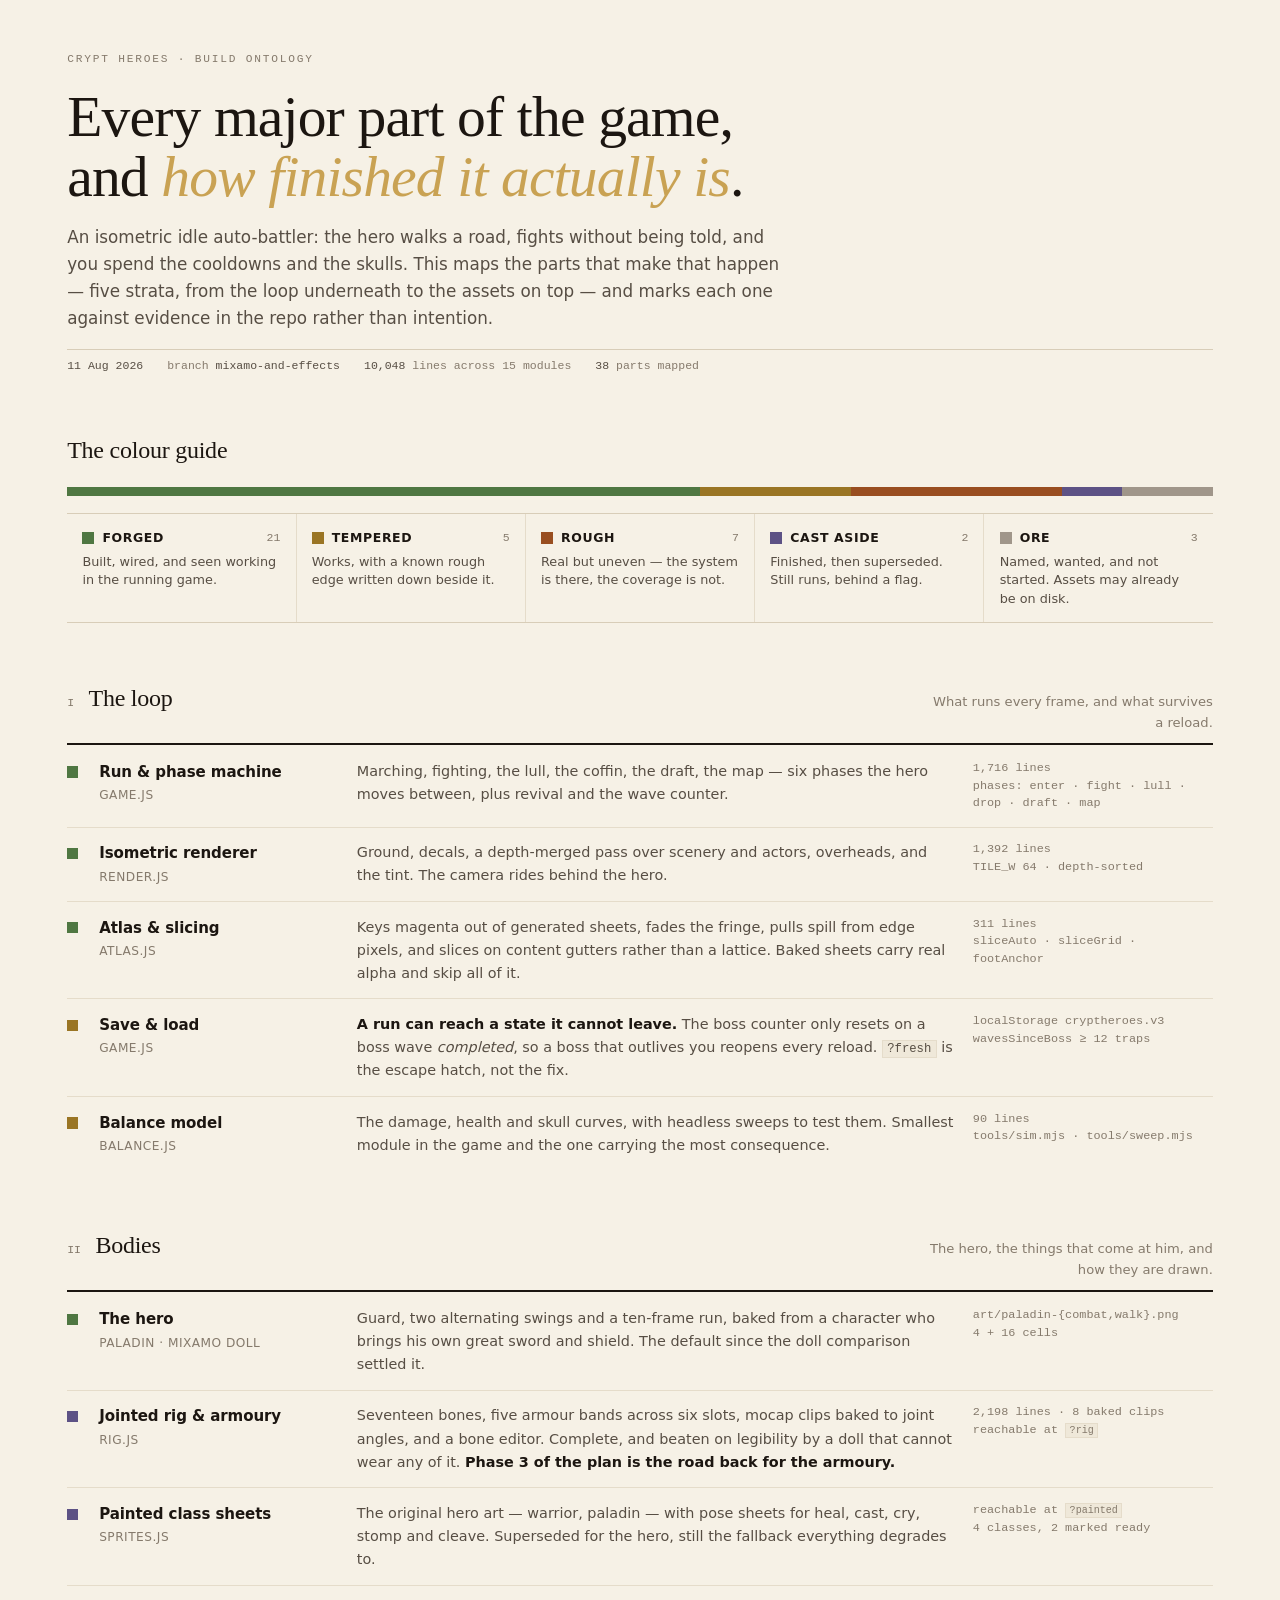
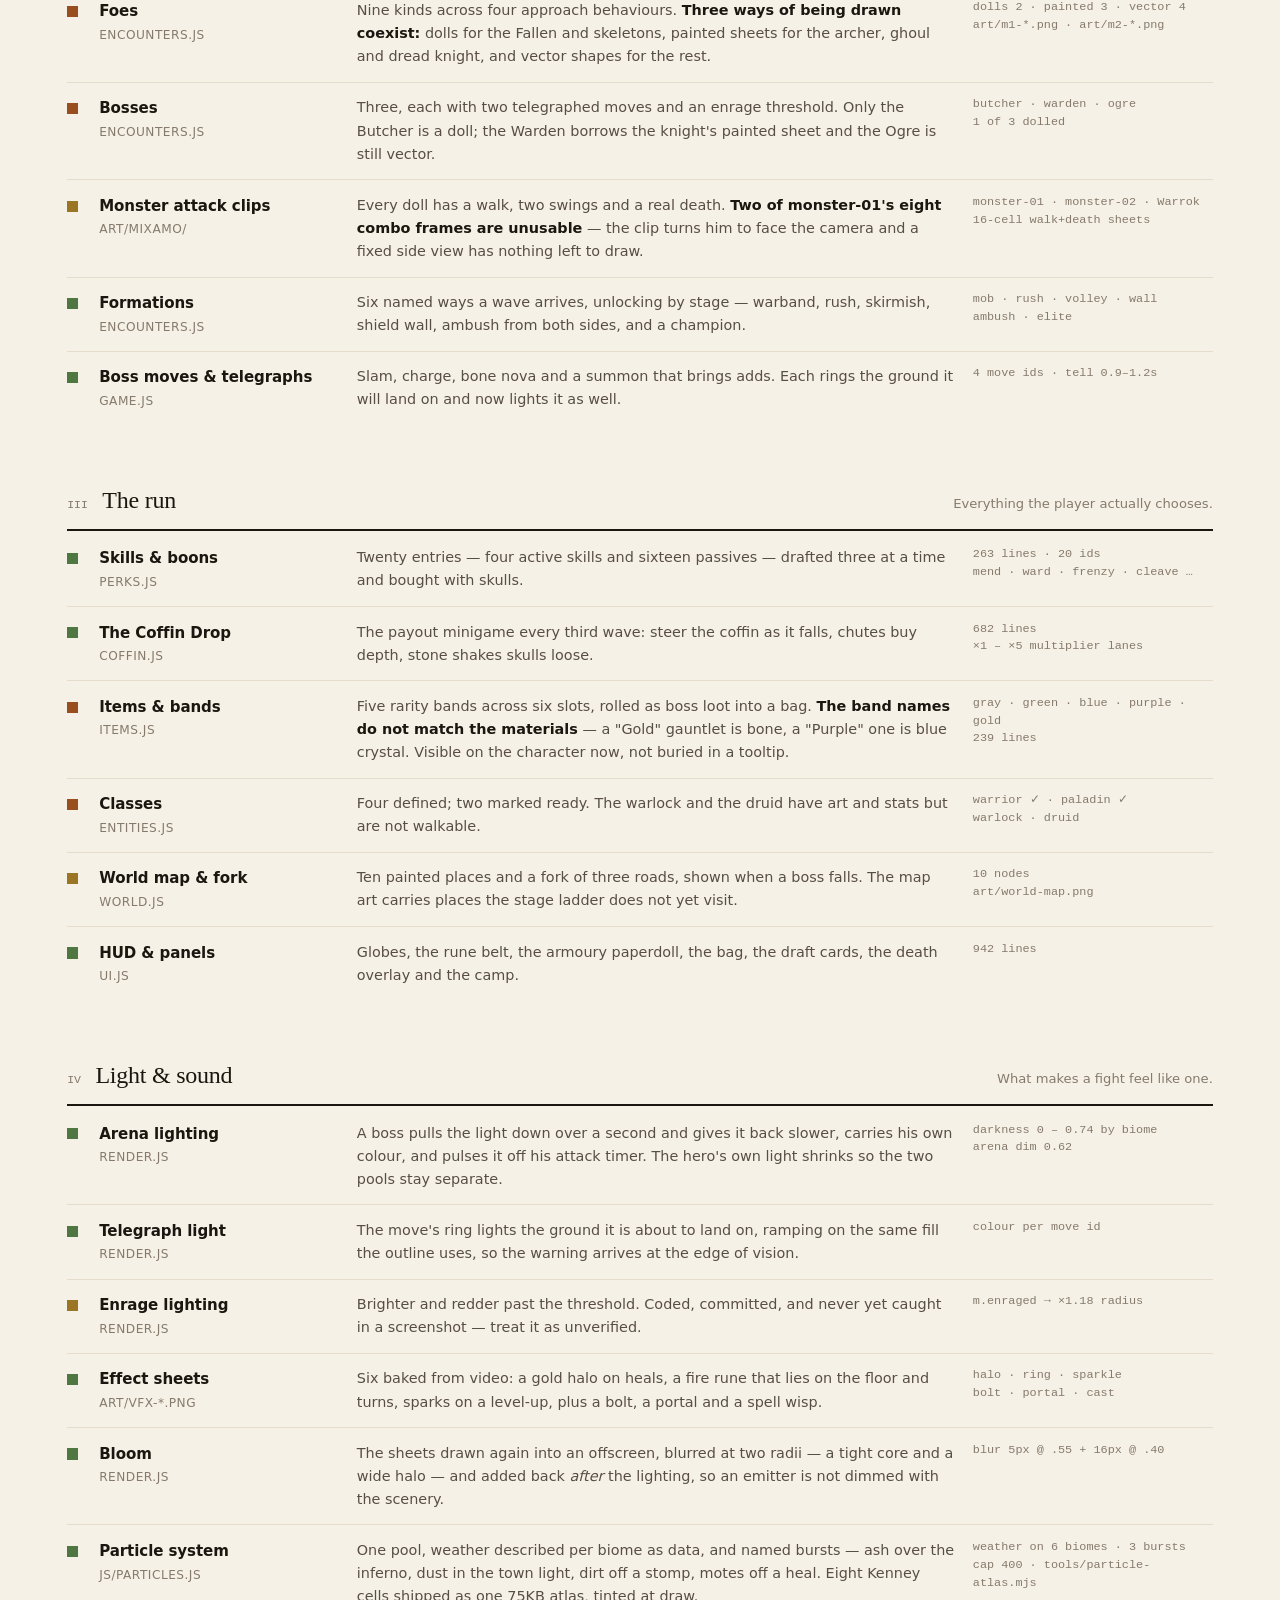
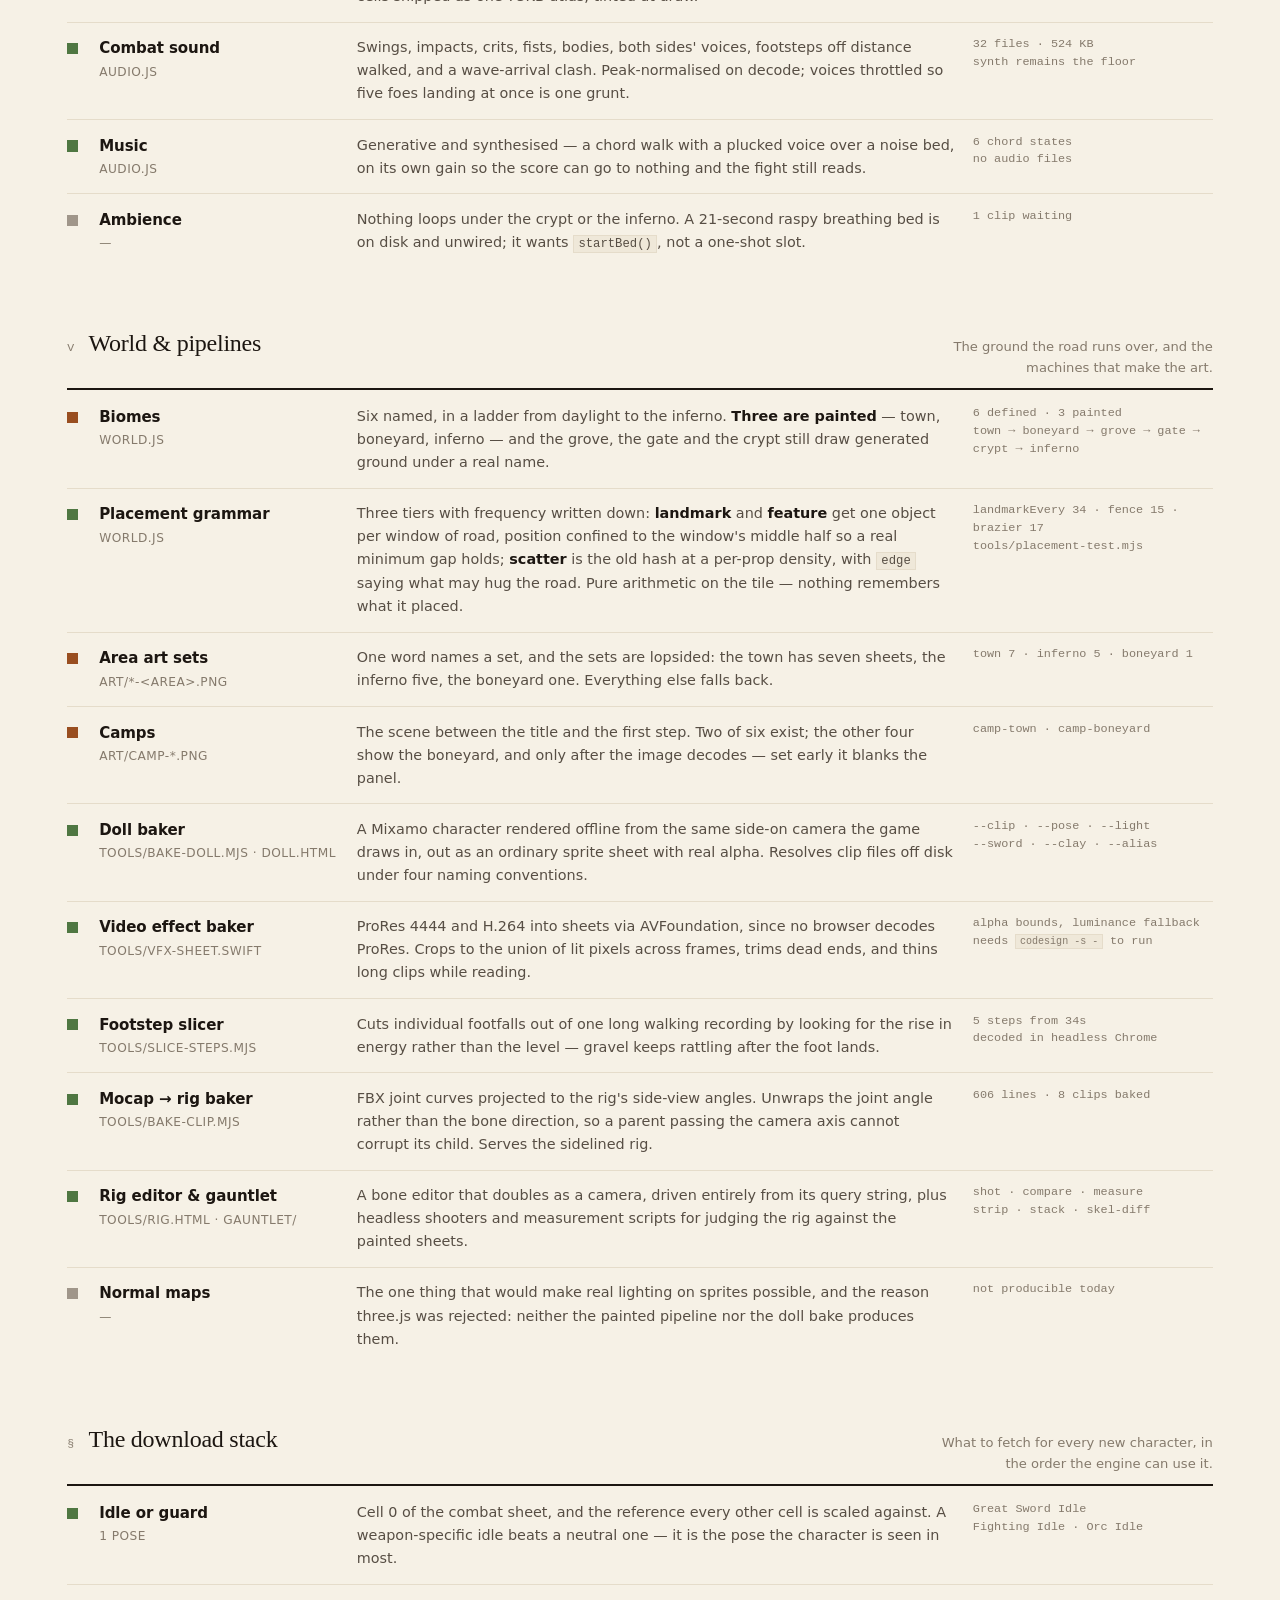
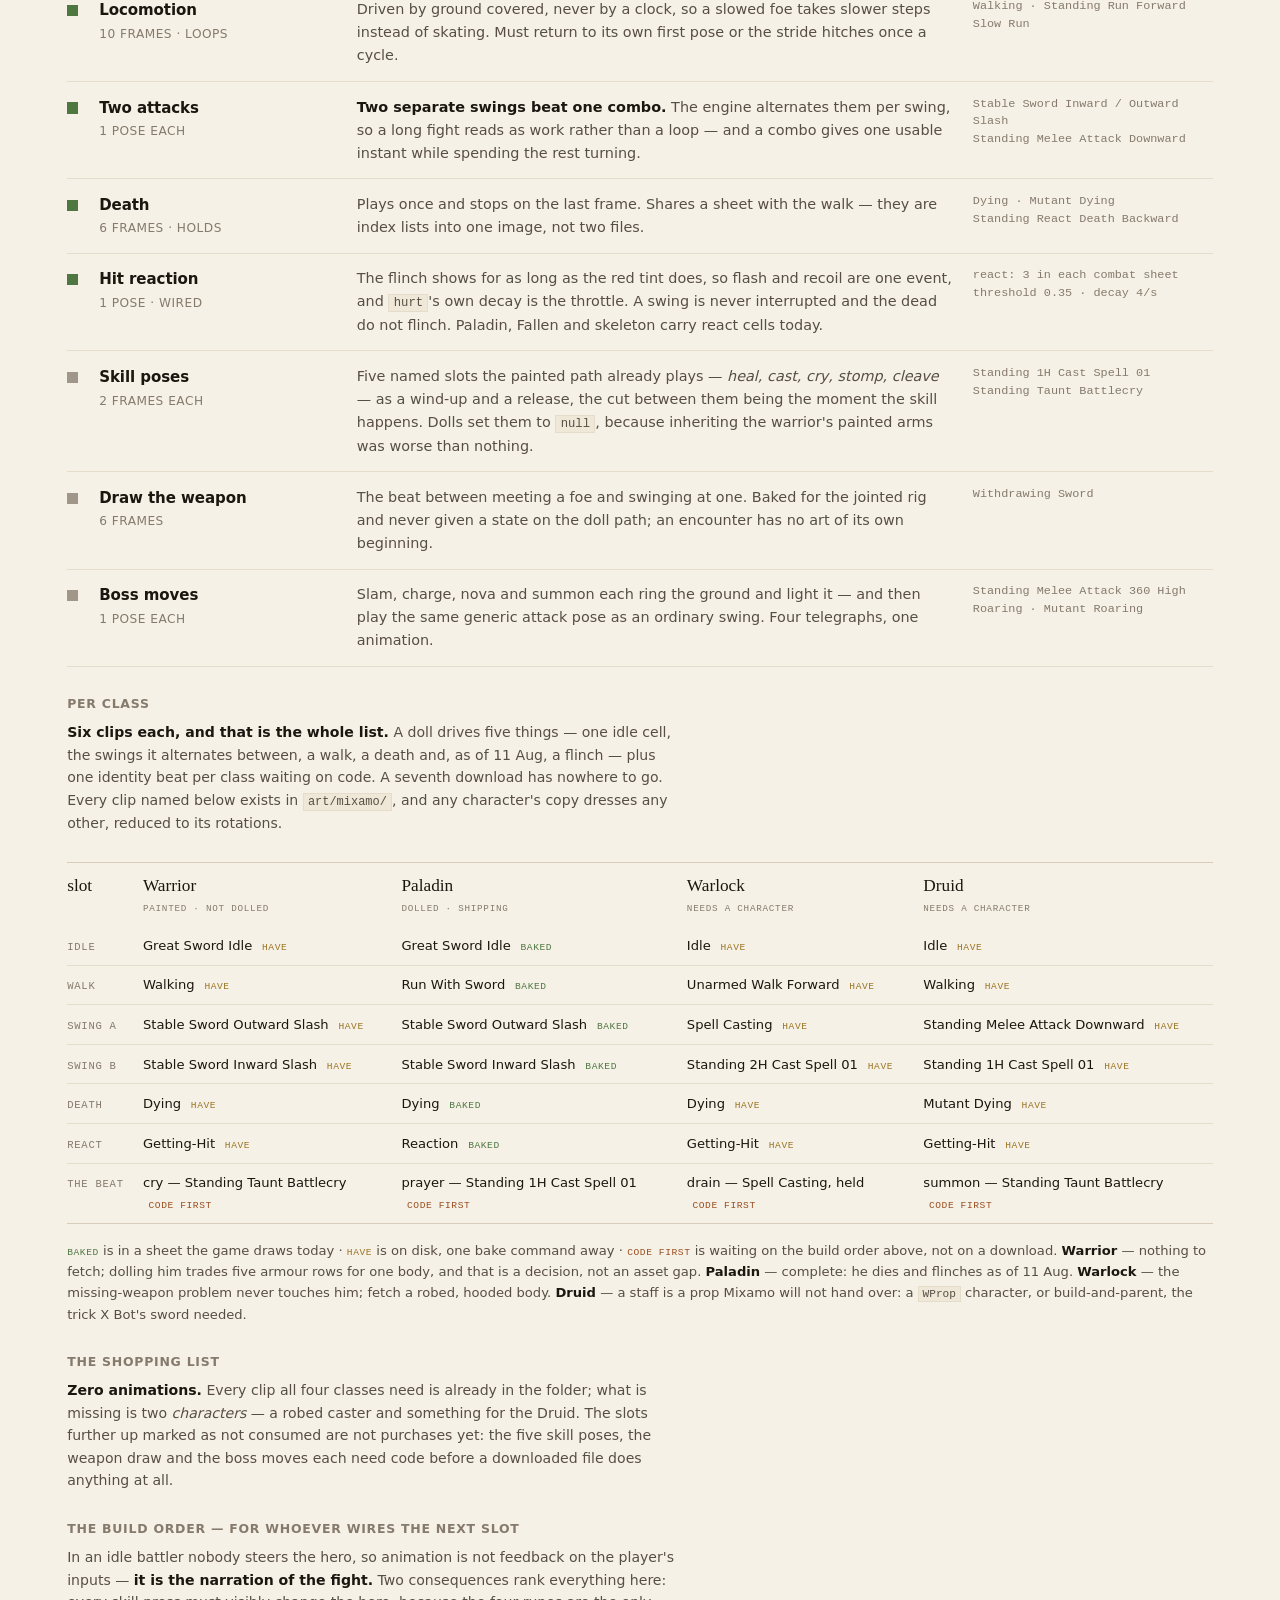
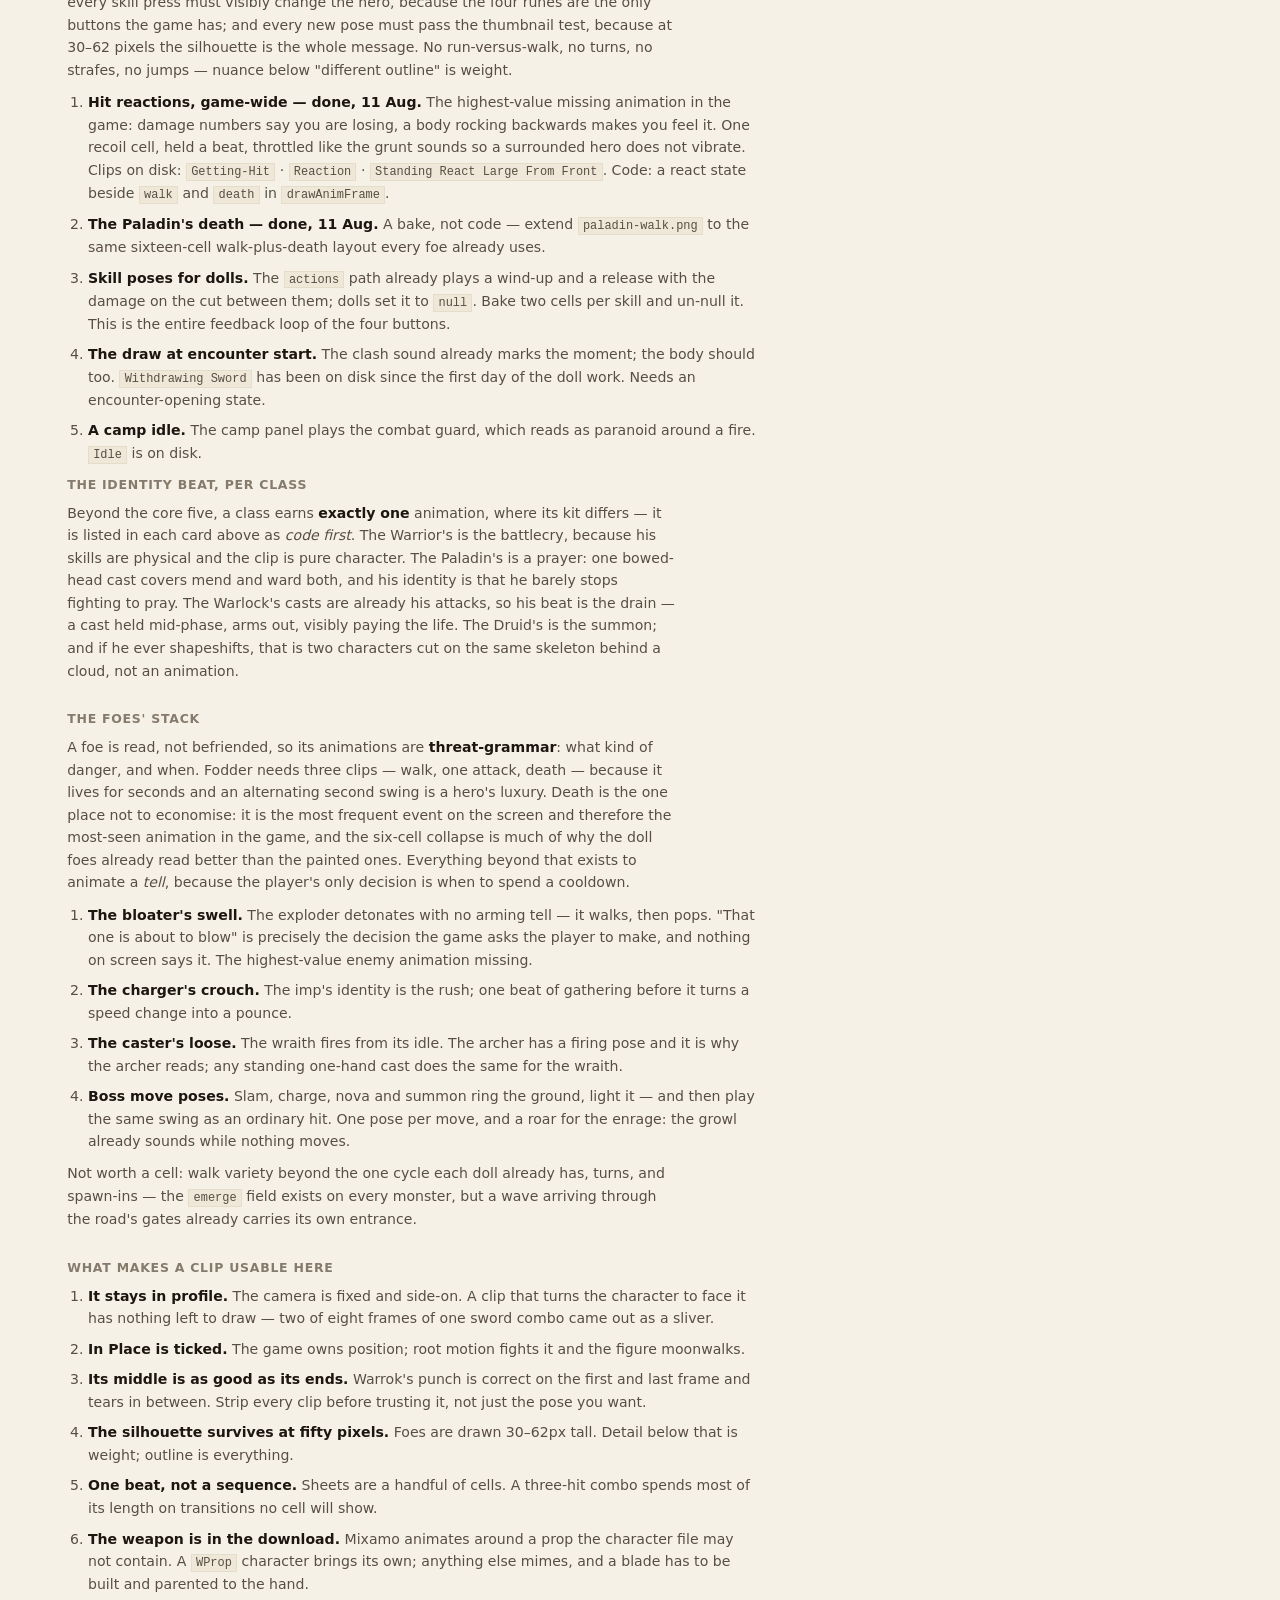
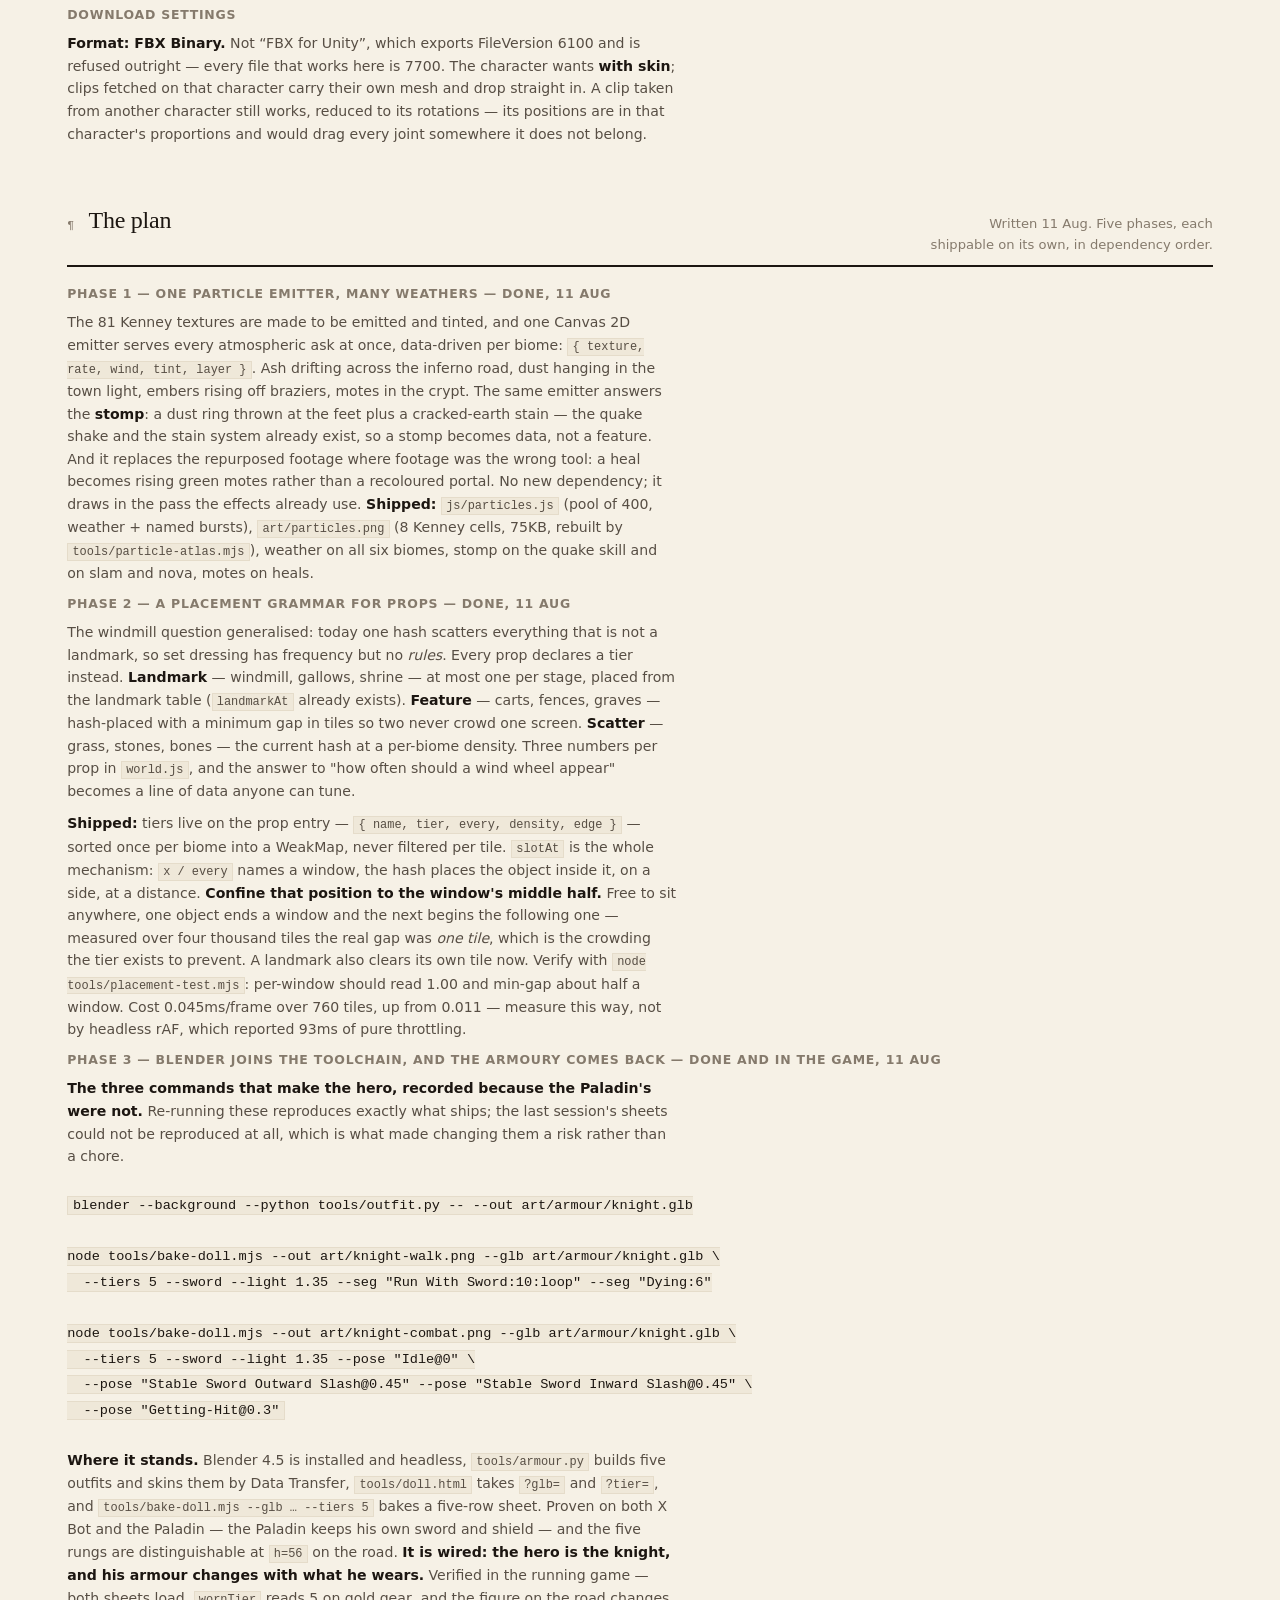
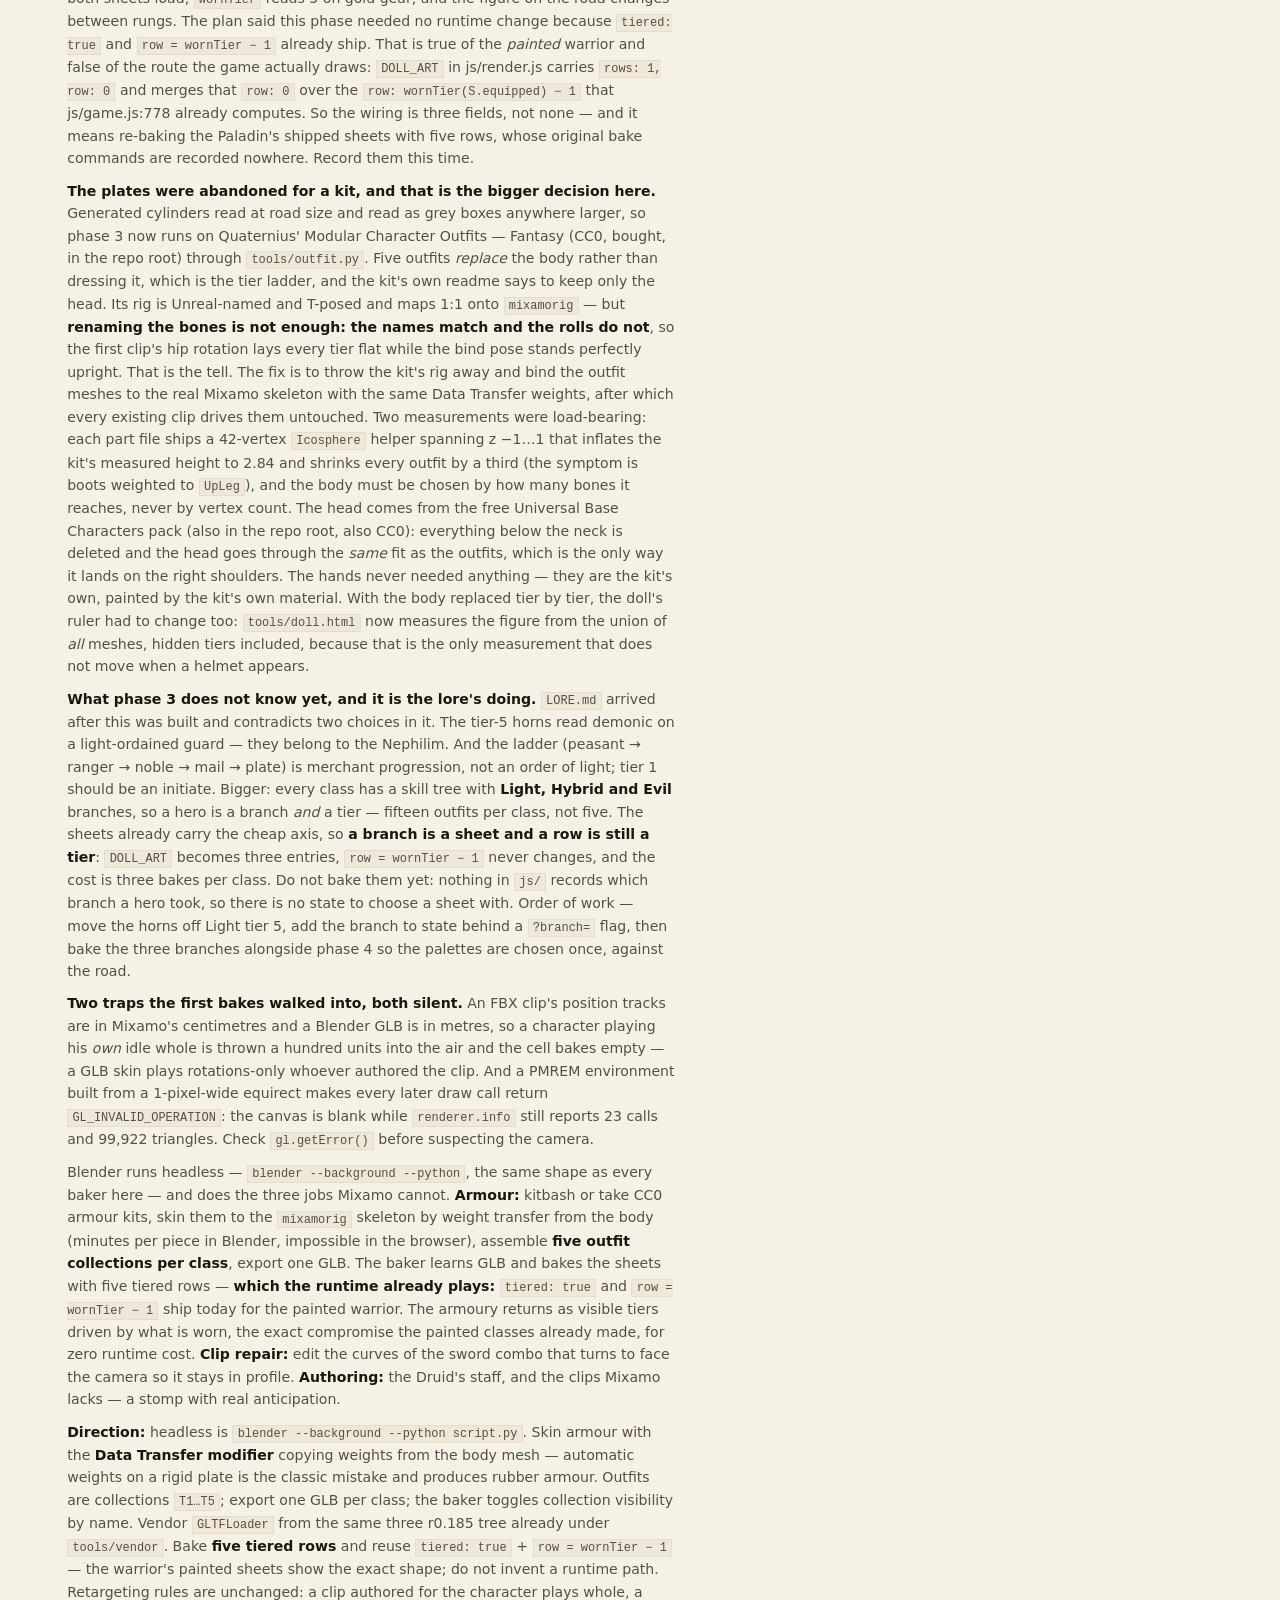
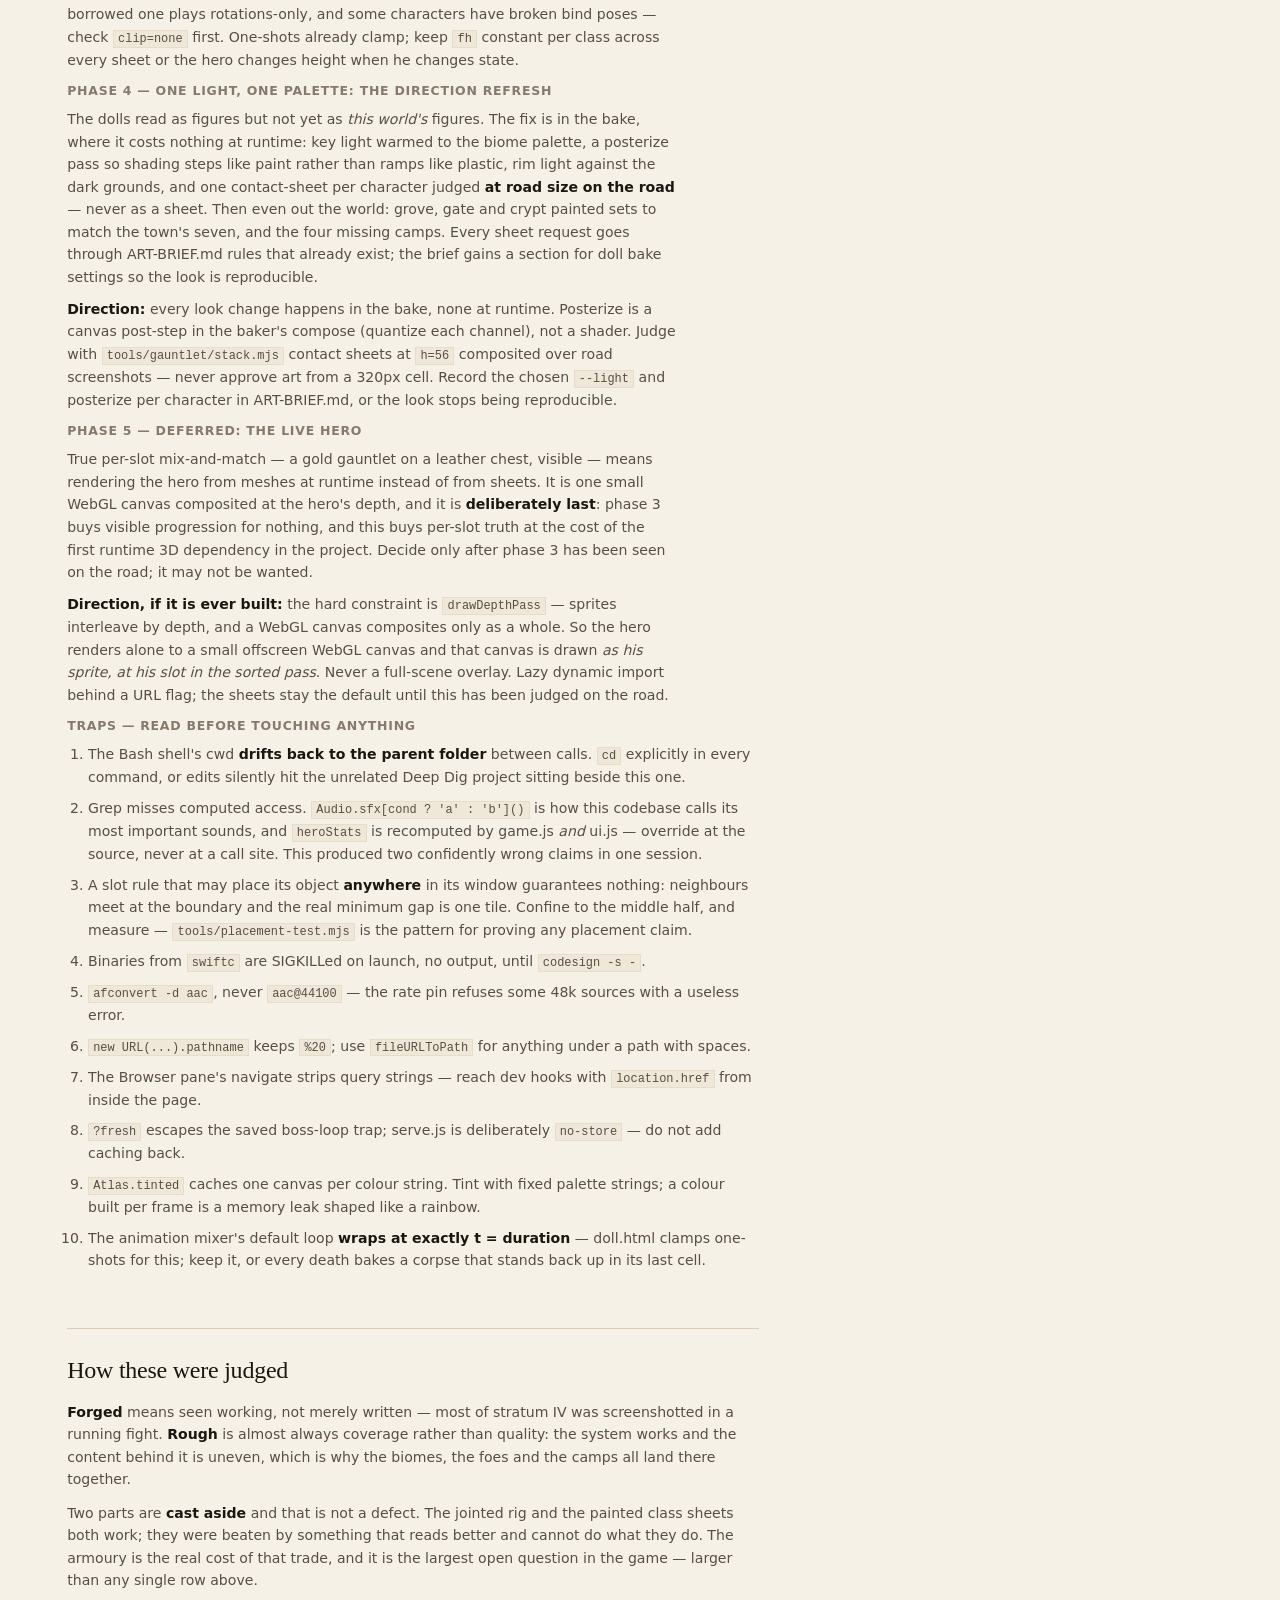
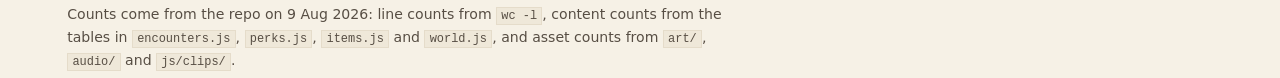
==== commit b8fc9507: "Phase 3: the armoury returns as five outfits, and phase 4 opens on a grid The hero is a knight now, " ====
--- a/ontology.html
+++ b/ontology.html
@@ -1008,7 +1008,95 @@
         tiles, up from 0.011 — measure this way, not by headless rAF, which
         reported 93ms of pure throttling.
       </p>
-      <h3>Phase 3 — Blender joins the toolchain, and the armoury comes back</h3>
+      <h3>Phase 3 — Blender joins the toolchain, and the armoury comes back
+        — done and in the game, 11 Aug</h3>
+      <p><b>The three commands that make the hero, recorded because the
+        Paladin's were not.</b> Re-running these reproduces exactly what ships;
+        the last session's sheets could not be reproduced at all, which is what
+        made changing them a risk rather than a chore.</p>
+      <pre><code>blender --background --python tools/outfit.py -- --out art/armour/knight.glb
+
+node tools/bake-doll.mjs --out art/knight-walk.png --glb art/armour/knight.glb \
+  --tiers 5 --sword --light 1.35 --seg "Run With Sword:10:loop" --seg "Dying:6"
+
+node tools/bake-doll.mjs --out art/knight-combat.png --glb art/armour/knight.glb \
+  --tiers 5 --sword --light 1.35 --pose "Idle@0" \
+  --pose "Stable Sword Outward Slash@0.45" --pose "Stable Sword Inward Slash@0.45" \
+  --pose "Getting-Hit@0.3"</code></pre>
+      <p><b>Where it stands.</b> Blender 4.5 is installed and headless,
+        <code>tools/armour.py</code> builds five outfits and skins them by Data
+        Transfer, <code>tools/doll.html</code> takes <code>?glb=</code> and
+        <code>?tier=</code>, and <code>tools/bake-doll.mjs --glb … --tiers 5</code>
+        bakes a five-row sheet. Proven on both X Bot and the Paladin — the
+        Paladin keeps his own sword and shield — and the five rungs are
+        distinguishable at <code>h=56</code> on the road.
+        <b>It is wired: the hero is the knight, and his armour changes with
+        what he wears.</b> Verified in the running game — both sheets load,
+        <code>wornTier</code> reads 5 on gold gear, and the figure on the road
+        changes between rungs.
+        The plan said this phase needed no runtime change because
+        <code>tiered: true</code> and <code>row = wornTier − 1</code> already
+        ship. That is true of the <em>painted</em> warrior and false of the
+        route the game actually draws: <code>DOLL_ART</code> in js/render.js
+        carries <code>rows: 1, row: 0</code> and merges that <code>row: 0</code>
+        over the <code>row: wornTier(S.equipped) − 1</code> that js/game.js:778
+        already computes. So the wiring is three fields, not none — and it
+        means re-baking the Paladin's shipped sheets with five rows, whose
+        original bake commands are recorded nowhere. Record them this time.</p>
+      <p><b>The plates were abandoned for a kit, and that is the bigger
+        decision here.</b> Generated cylinders read at road size and read as
+        grey boxes anywhere larger, so phase 3 now runs on Quaternius' Modular
+        Character Outfits — Fantasy (CC0, bought, in the repo root) through
+        <code>tools/outfit.py</code>. Five outfits <em>replace</em> the body
+        rather than dressing it, which is the tier ladder, and the kit's own
+        readme says to keep only the head. Its rig is Unreal-named and T-posed
+        and maps 1:1 onto <code>mixamorig</code> — but <b>renaming the bones is
+        not enough: the names match and the rolls do not</b>, so the first
+        clip's hip rotation lays every tier flat while the bind pose stands
+        perfectly upright. That is the tell. The fix is to throw the kit's rig
+        away and bind the outfit meshes to the real Mixamo skeleton with the
+        same Data Transfer weights, after which every existing clip drives them
+        untouched. Two measurements were load-bearing: each part file ships a
+        42-vertex <code>Icosphere</code> helper spanning z −1…1 that inflates
+        the kit's measured height to 2.84 and shrinks every outfit by a third
+        (the symptom is boots weighted to <code>UpLeg</code>), and the body
+        must be chosen by how many bones it reaches, never by vertex count.
+        The head comes from the free Universal Base Characters pack (also in
+        the repo root, also CC0): everything below the neck is deleted and the
+        head goes through the <em>same</em> fit as the outfits, which is the
+        only way it lands on the right shoulders. The hands never needed
+        anything — they are the kit's own, painted by the kit's own material.
+        With the body replaced tier by tier, the doll's ruler had to change
+        too: <code>tools/doll.html</code> now measures the figure from the
+        union of <em>all</em> meshes, hidden tiers included, because that is
+        the only measurement that does not move when a helmet appears.</p>
+
+      <p><b>What phase 3 does not know yet, and it is the lore's doing.</b>
+        <code>LORE.md</code> arrived after this was built and contradicts two
+        choices in it. The tier-5 horns read demonic on a light-ordained guard
+        — they belong to the Nephilim. And the ladder (peasant → ranger →
+        noble → mail → plate) is merchant progression, not an order of light;
+        tier 1 should be an initiate. Bigger: every class has a skill tree with
+        <b>Light, Hybrid and Evil</b> branches, so a hero is a branch
+        <em>and</em> a tier — fifteen outfits per class, not five. The sheets
+        already carry the cheap axis, so <b>a branch is a sheet and a row is
+        still a tier</b>: <code>DOLL_ART</code> becomes three entries,
+        <code>row = wornTier − 1</code> never changes, and the cost is three
+        bakes per class. Do not bake them yet: nothing in <code>js/</code>
+        records which branch a hero took, so there is no state to choose a
+        sheet with. Order of work — move the horns off Light tier 5, add the
+        branch to state behind a <code>?branch=</code> flag, then bake the
+        three branches alongside phase 4 so the palettes are chosen once,
+        against the road.</p>
+      <p><b>Two traps the first bakes walked into, both silent.</b> An FBX clip's
+        position tracks are in Mixamo's centimetres and a Blender GLB is in
+        metres, so a character playing his <em>own</em> idle whole is thrown a
+        hundred units into the air and the cell bakes empty — a GLB skin plays
+        rotations-only whoever authored the clip. And a PMREM environment built
+        from a 1-pixel-wide equirect makes every later draw call return
+        <code>GL_INVALID_OPERATION</code>: the canvas is blank while
+        <code>renderer.info</code> still reports 23 calls and 99,922 triangles.
+        Check <code>gl.getError()</code> before suspecting the camera.</p>
       <p>
         Blender runs headless — <code>blender --background --python</code>, the
         same shape as every baker here — and does the three jobs Mixamo cannot.
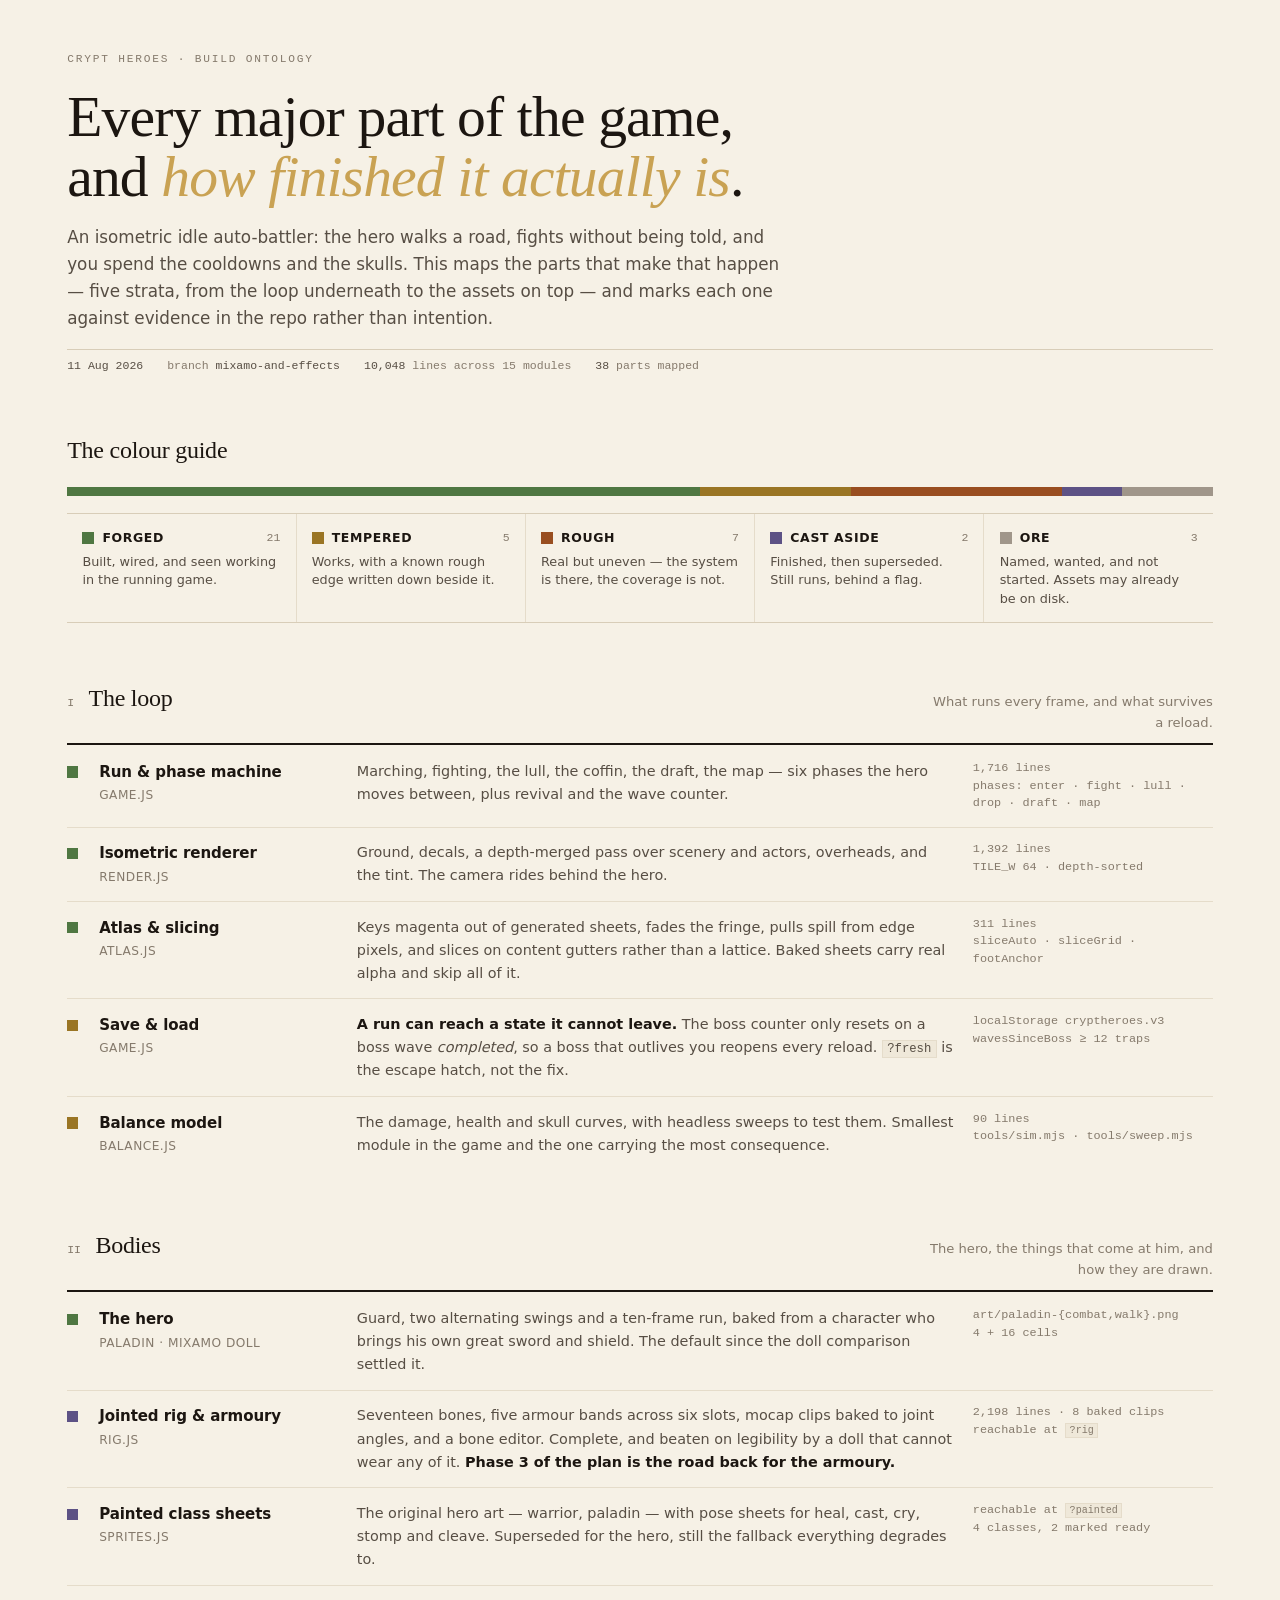
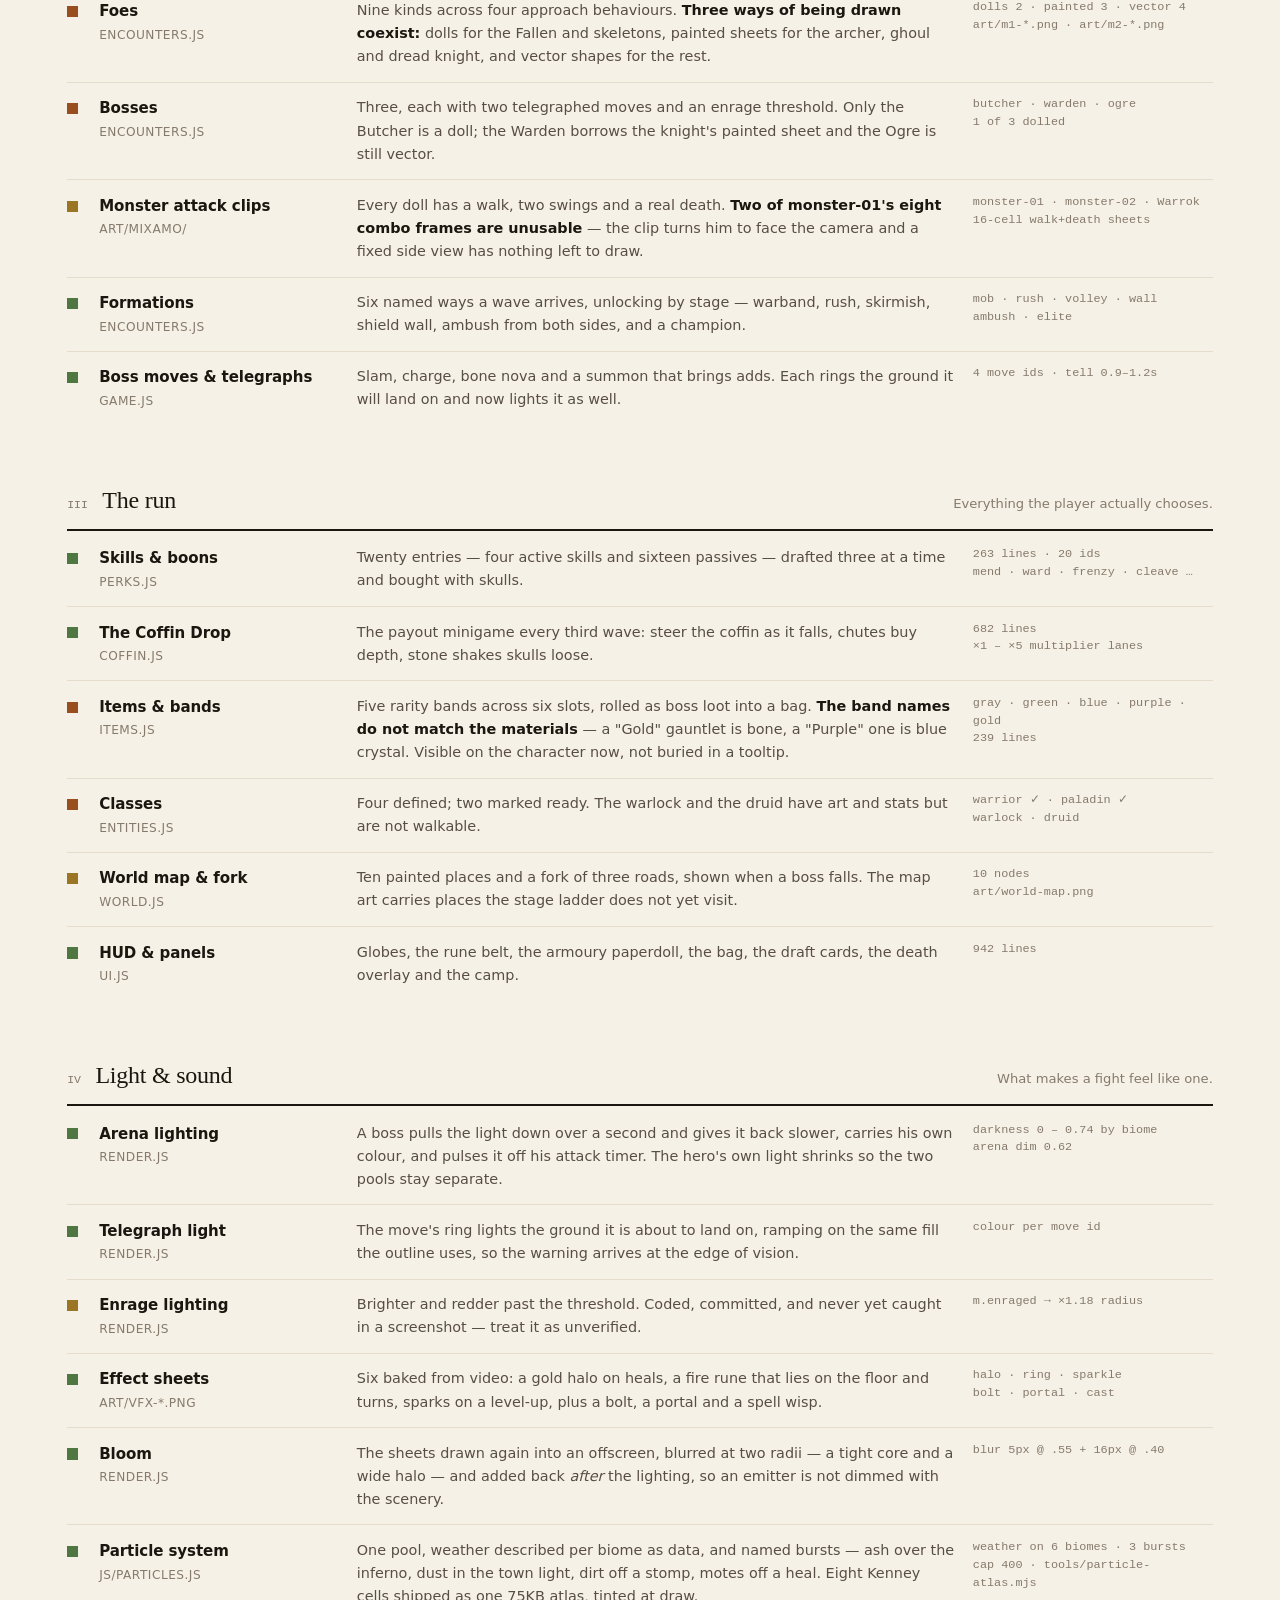
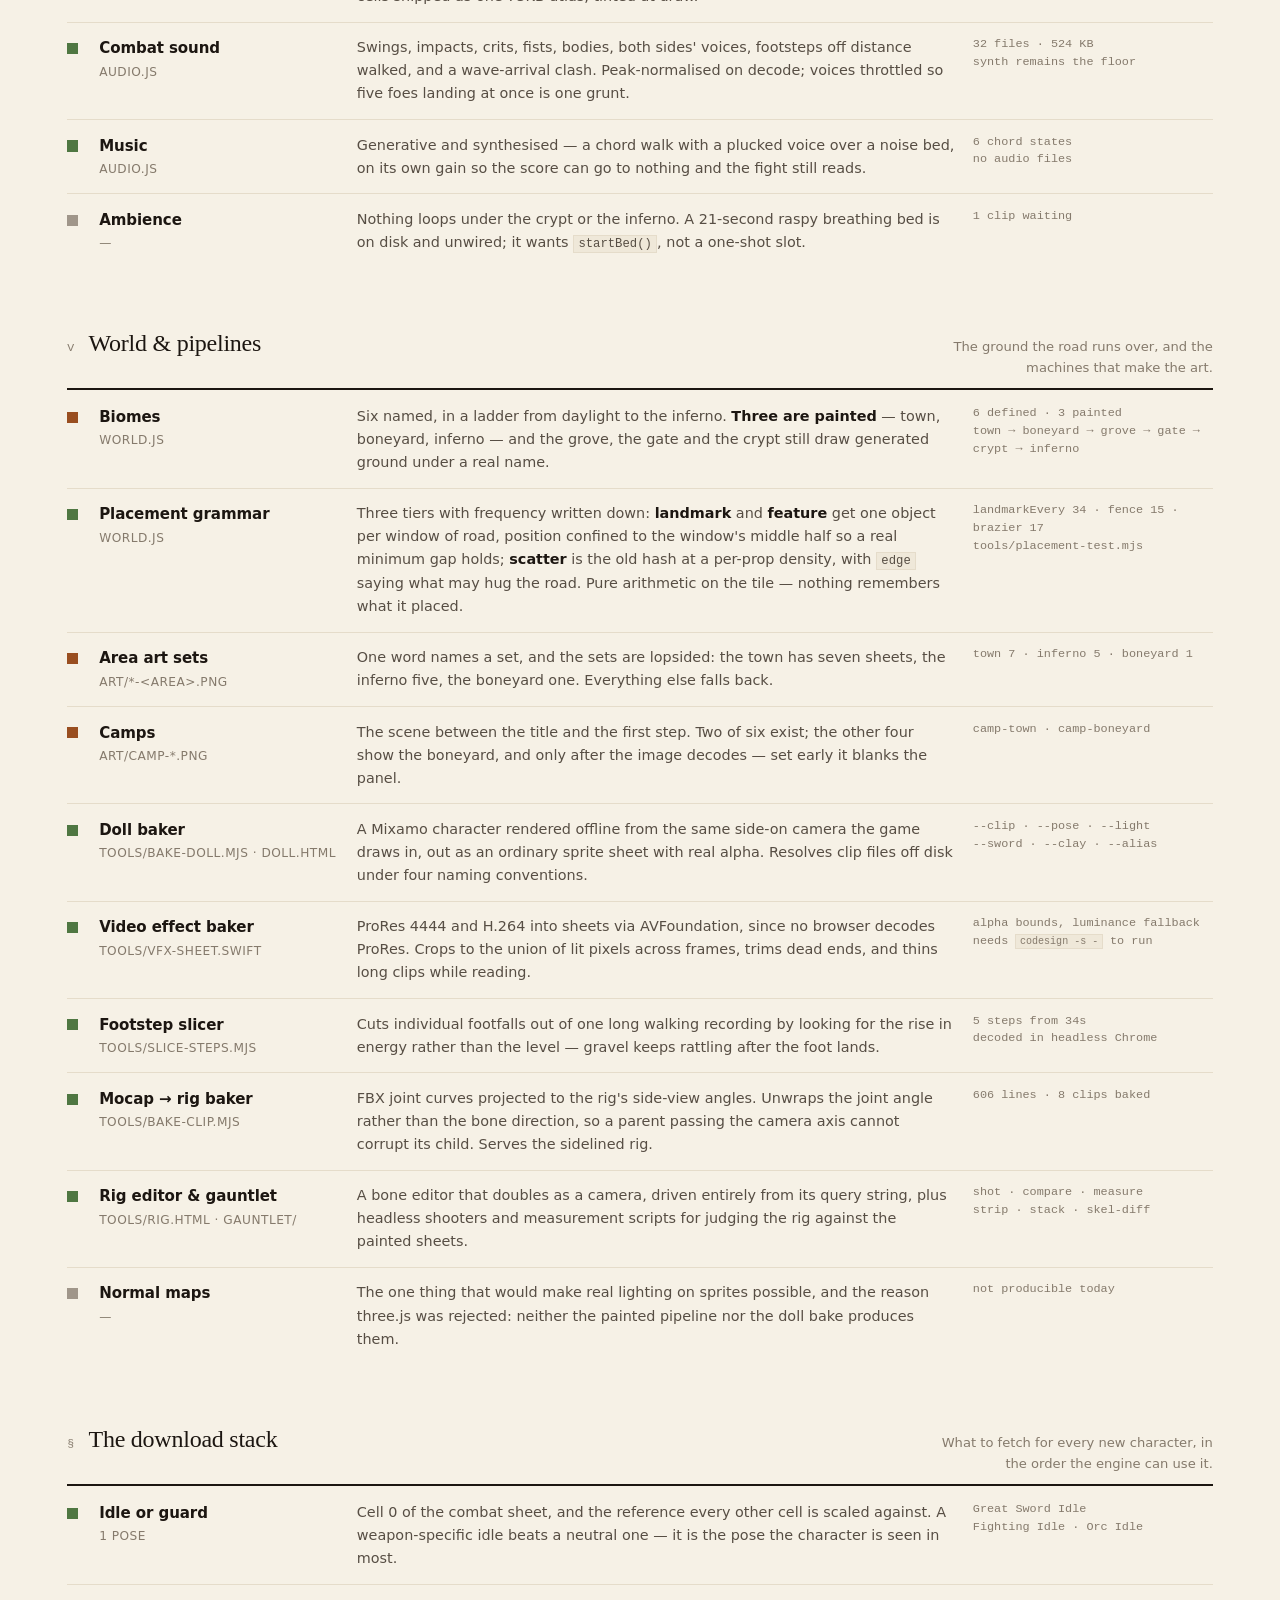
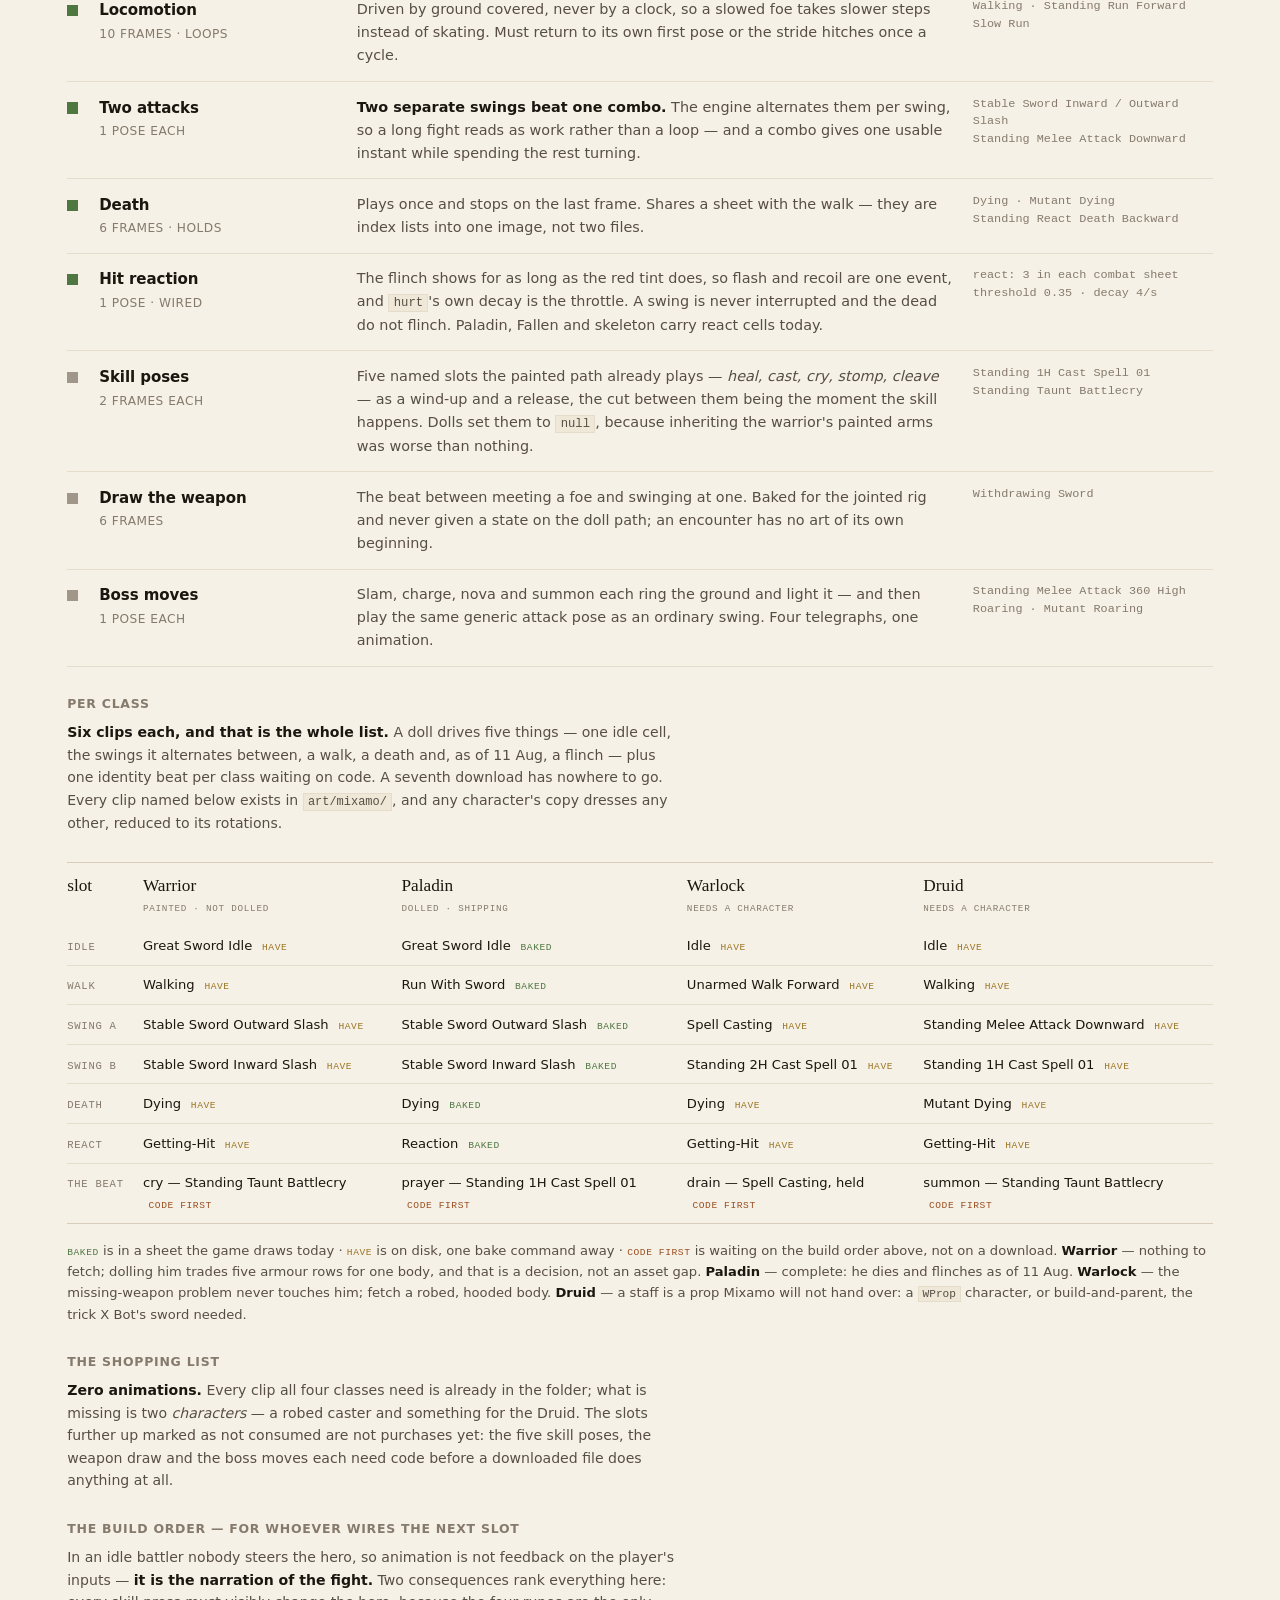
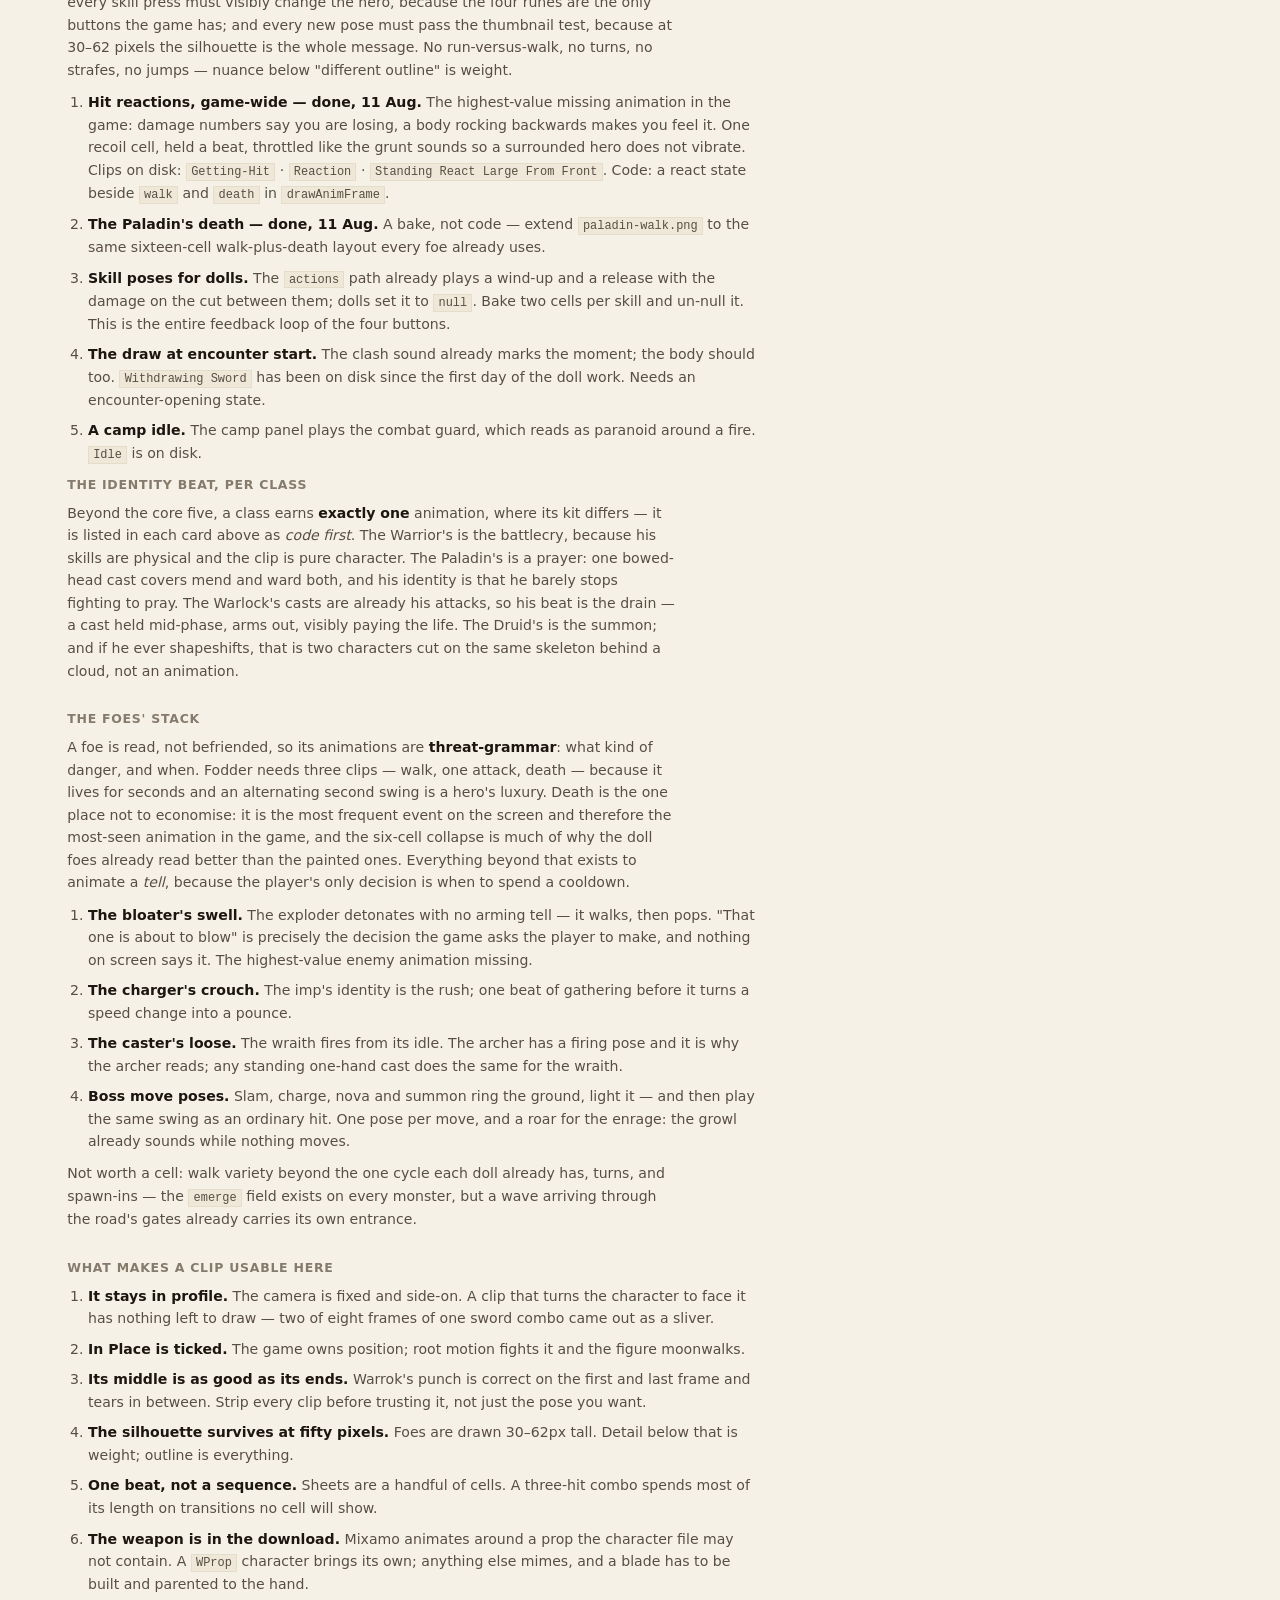
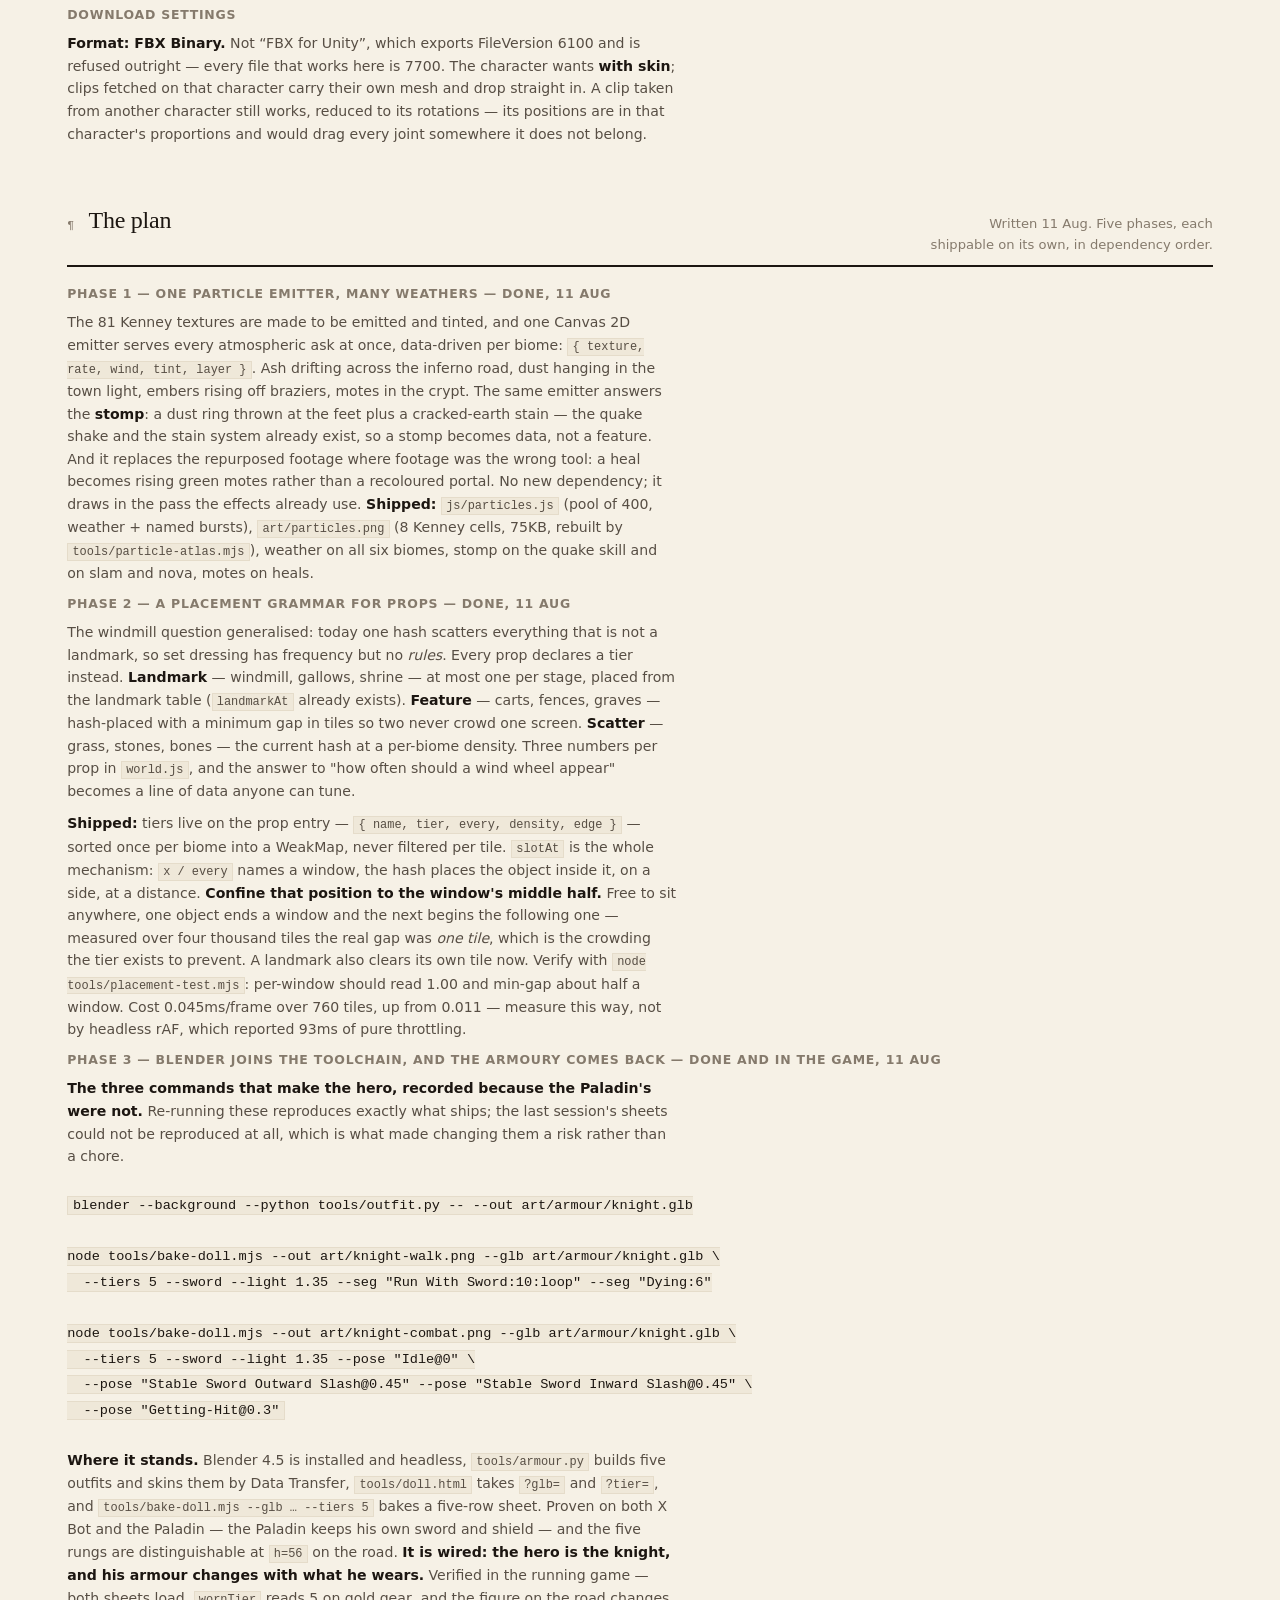
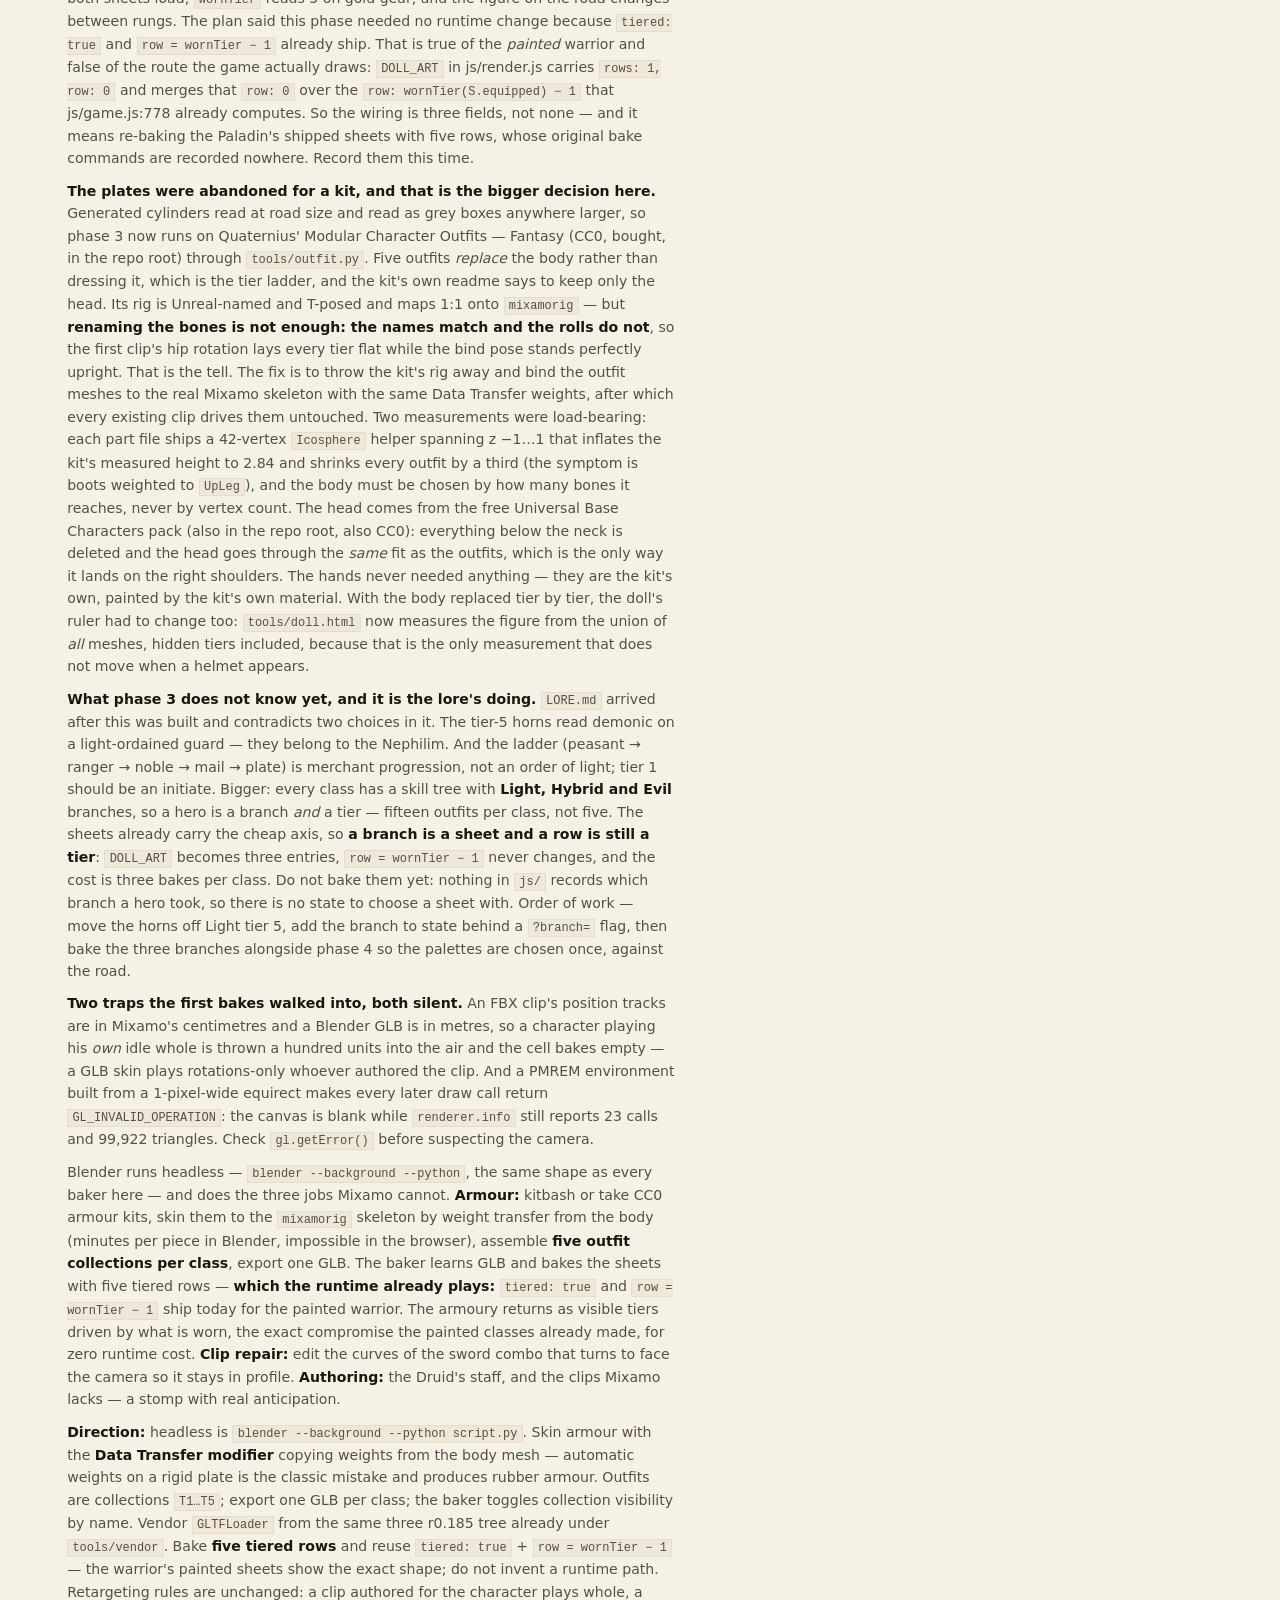
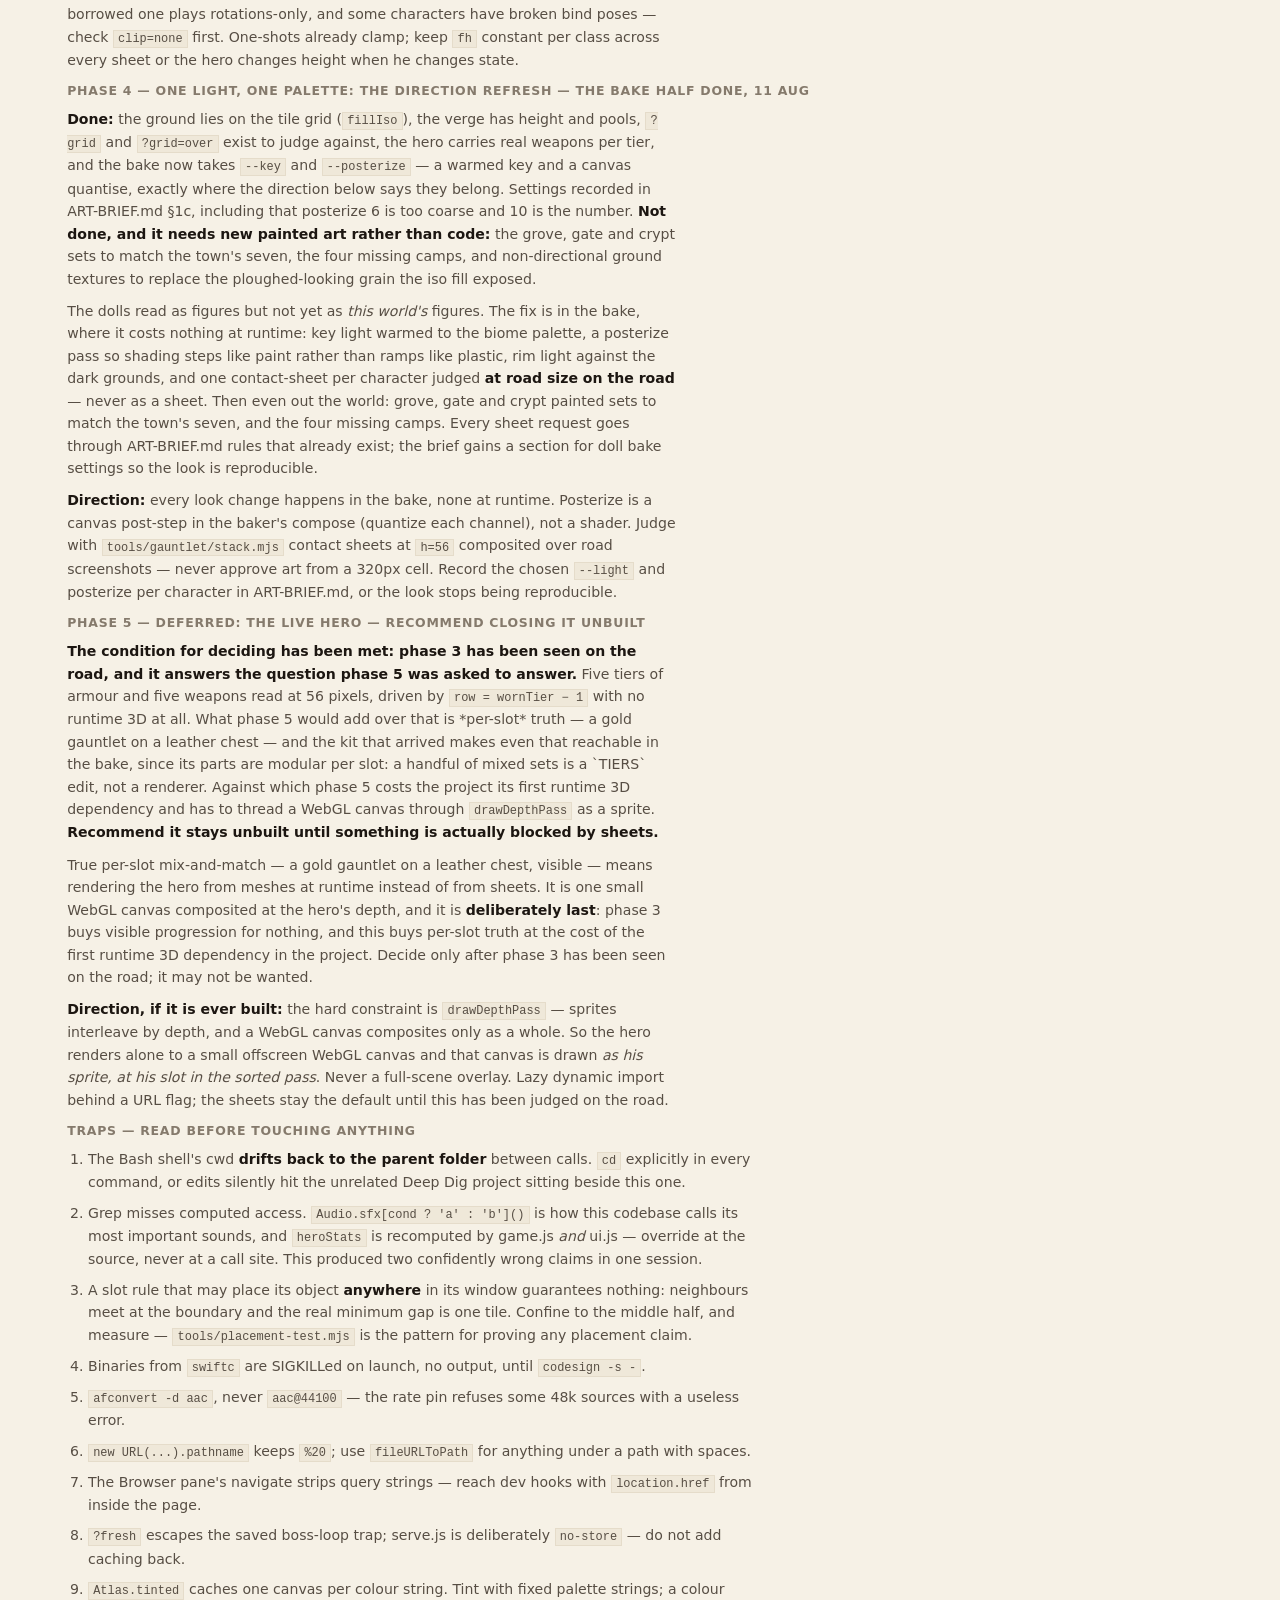
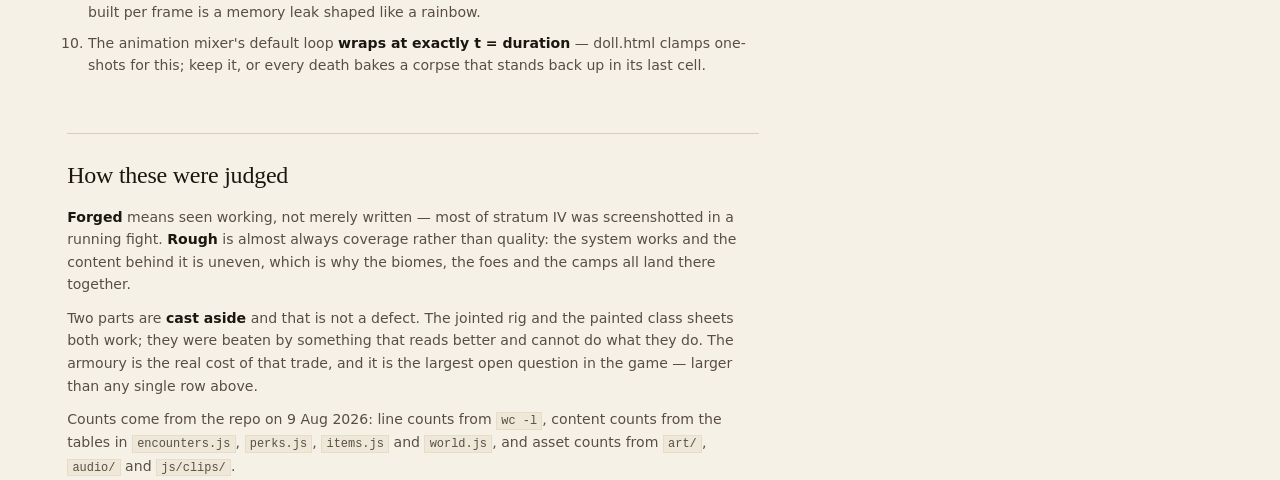
==== commit 974919a5: "Real weapons per tier, and phase 4's look moved into the bake The knight stops swinging a sword made" ====
--- a/ontology.html
+++ b/ontology.html
@@ -1128,7 +1128,19 @@
       some characters have broken bind poses — check <code>clip=none</code>
       first. One-shots already clamp; keep <code>fh</code> constant per class
       across every sheet or the hero changes height when he changes state.</p>
-      <h3>Phase 4 — one light, one palette: the direction refresh</h3>
+      <h3>Phase 4 — one light, one palette: the direction refresh
+        — the bake half done, 11 Aug</h3>
+      <p><b>Done:</b> the ground lies on the tile grid (<code>fillIso</code>),
+        the verge has height and pools, <code>?grid</code> and
+        <code>?grid=over</code> exist to judge against, the hero carries real
+        weapons per tier, and the bake now takes <code>--key</code> and
+        <code>--posterize</code> — a warmed key and a canvas quantise, exactly
+        where the direction below says they belong. Settings recorded in
+        ART-BRIEF.md §1c, including that posterize 6 is too coarse and 10 is
+        the number. <b>Not done, and it needs new painted art rather than
+        code:</b> the grove, gate and crypt sets to match the town's seven, the
+        four missing camps, and non-directional ground textures to replace the
+        ploughed-looking grain the iso fill exposed.</p>
       <p>
         The dolls read as figures but not yet as <em>this world's</em> figures.
         The fix is in the bake, where it costs nothing at runtime: key light
@@ -1148,7 +1160,18 @@
       never approve art from a 320px cell. Record the chosen
       <code>--light</code> and posterize per character in ART-BRIEF.md, or the
       look stops being reproducible.</p>
-      <h3>Phase 5 — deferred: the live hero</h3>
+      <h3>Phase 5 — deferred: the live hero — recommend closing it unbuilt</h3>
+      <p><b>The condition for deciding has been met: phase 3 has been seen on
+        the road, and it answers the question phase 5 was asked to answer.</b>
+        Five tiers of armour and five weapons read at 56 pixels, driven by
+        <code>row = wornTier − 1</code> with no runtime 3D at all. What phase 5
+        would add over that is *per-slot* truth — a gold gauntlet on a leather
+        chest — and the kit that arrived makes even that reachable in the bake,
+        since its parts are modular per slot: a handful of mixed sets is a
+        `TIERS` edit, not a renderer. Against which phase 5 costs the project
+        its first runtime 3D dependency and has to thread a WebGL canvas
+        through <code>drawDepthPass</code> as a sprite. <b>Recommend it stays
+        unbuilt until something is actually blocked by sheets.</b></p>
       <p>
         True per-slot mix-and-match — a gold gauntlet on a leather chest,
         visible — means rendering the hero from meshes at runtime instead of
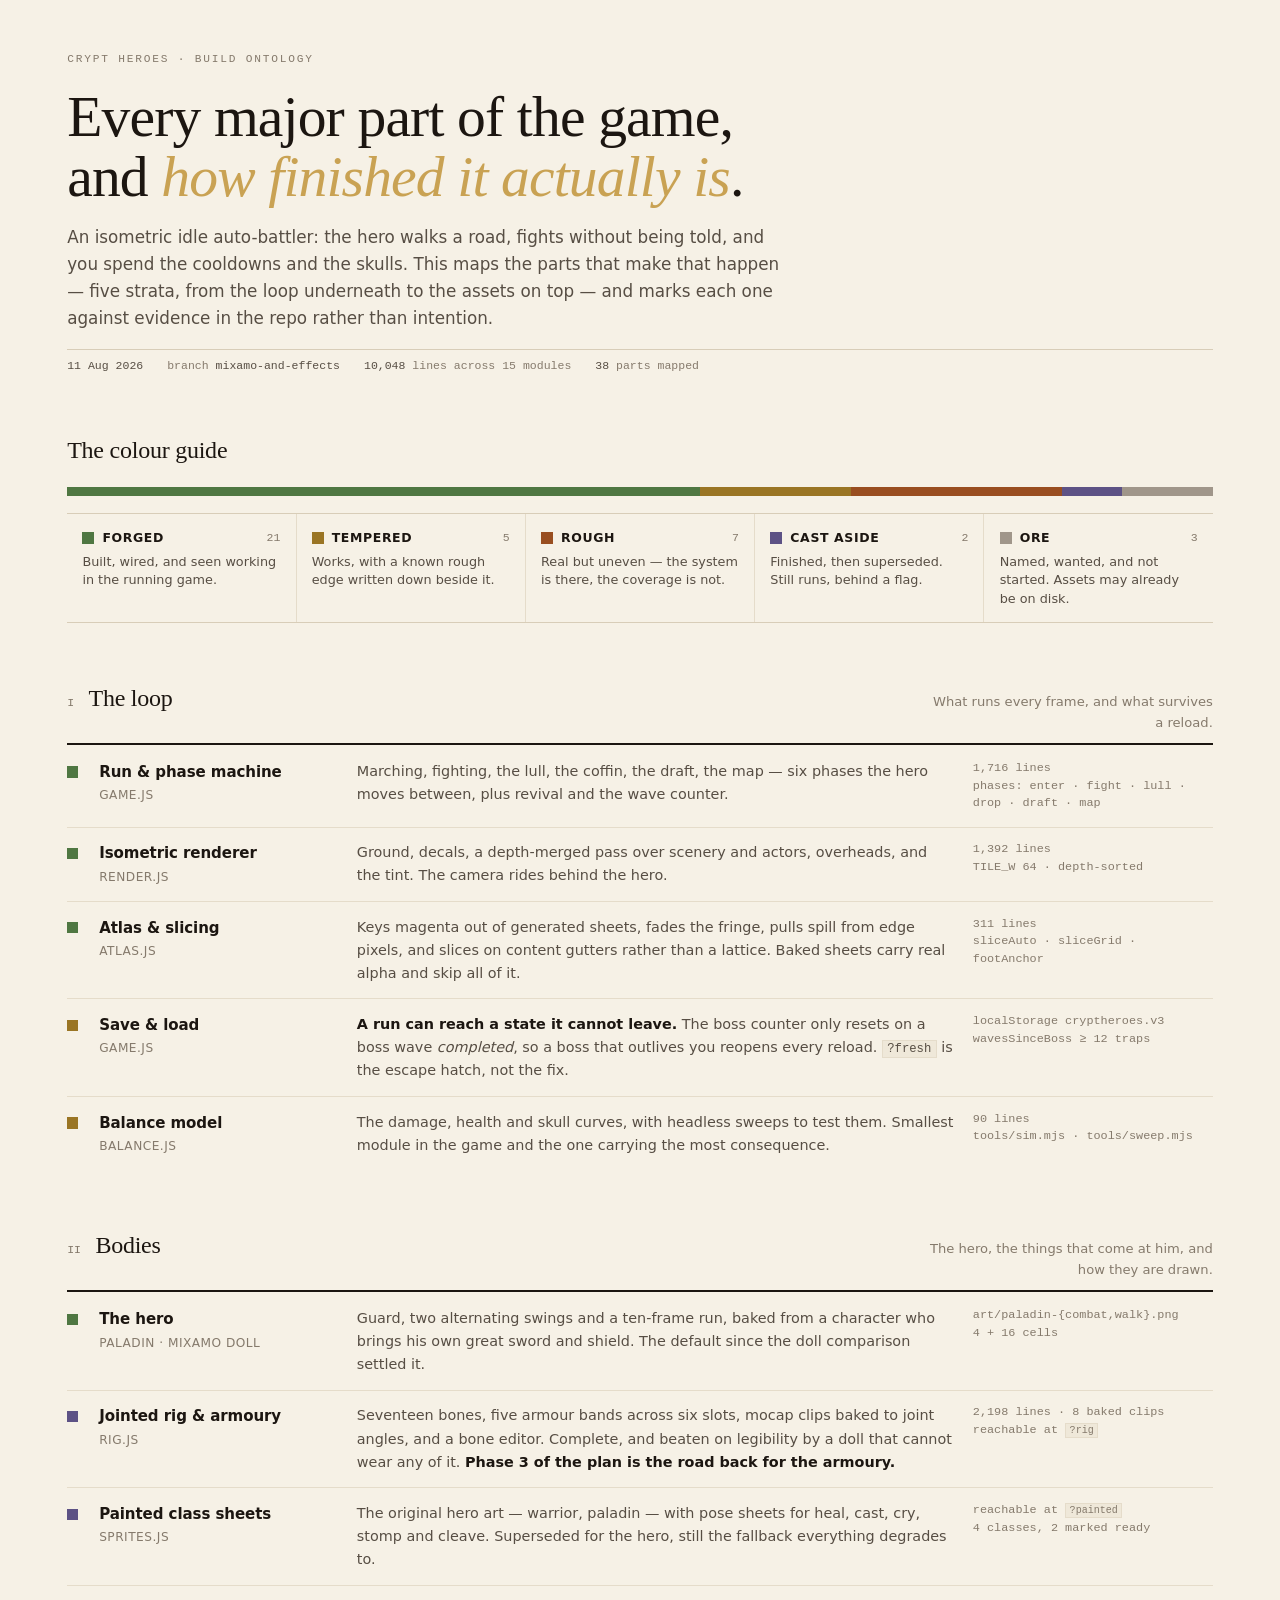
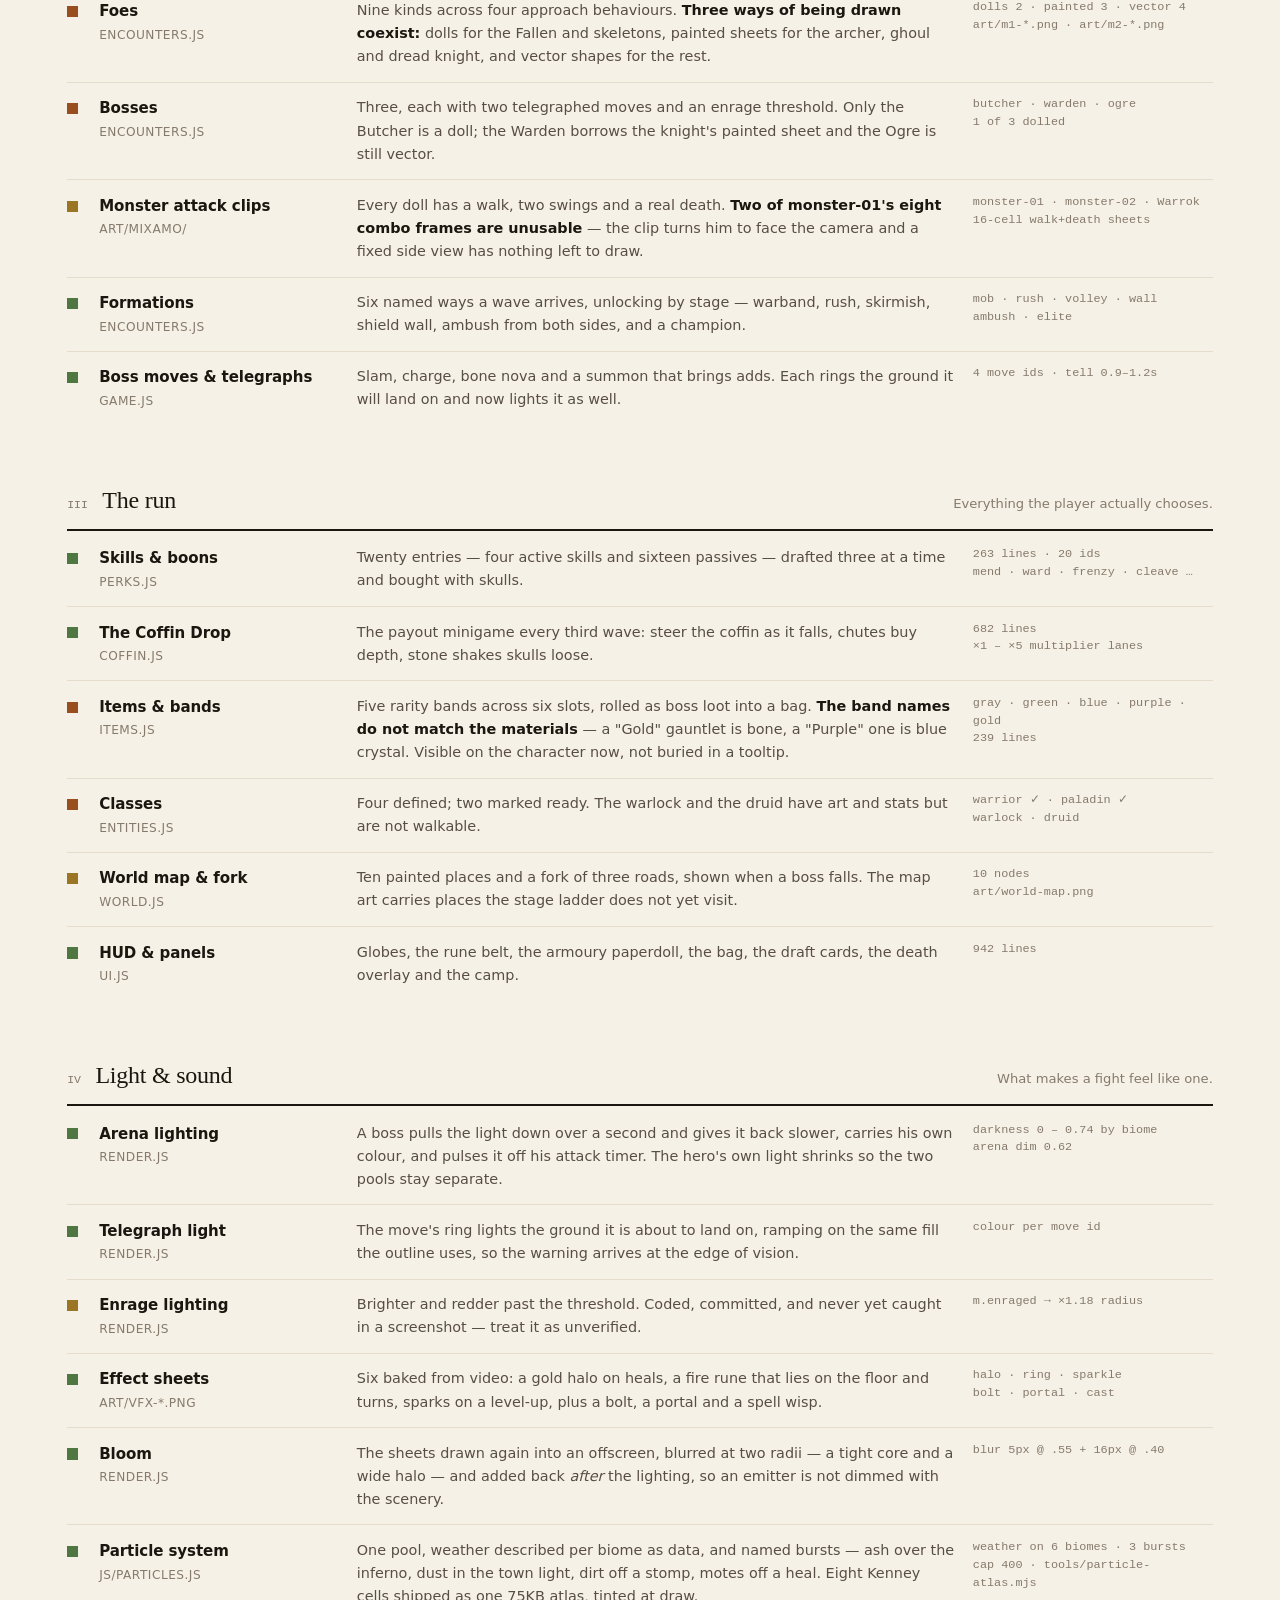
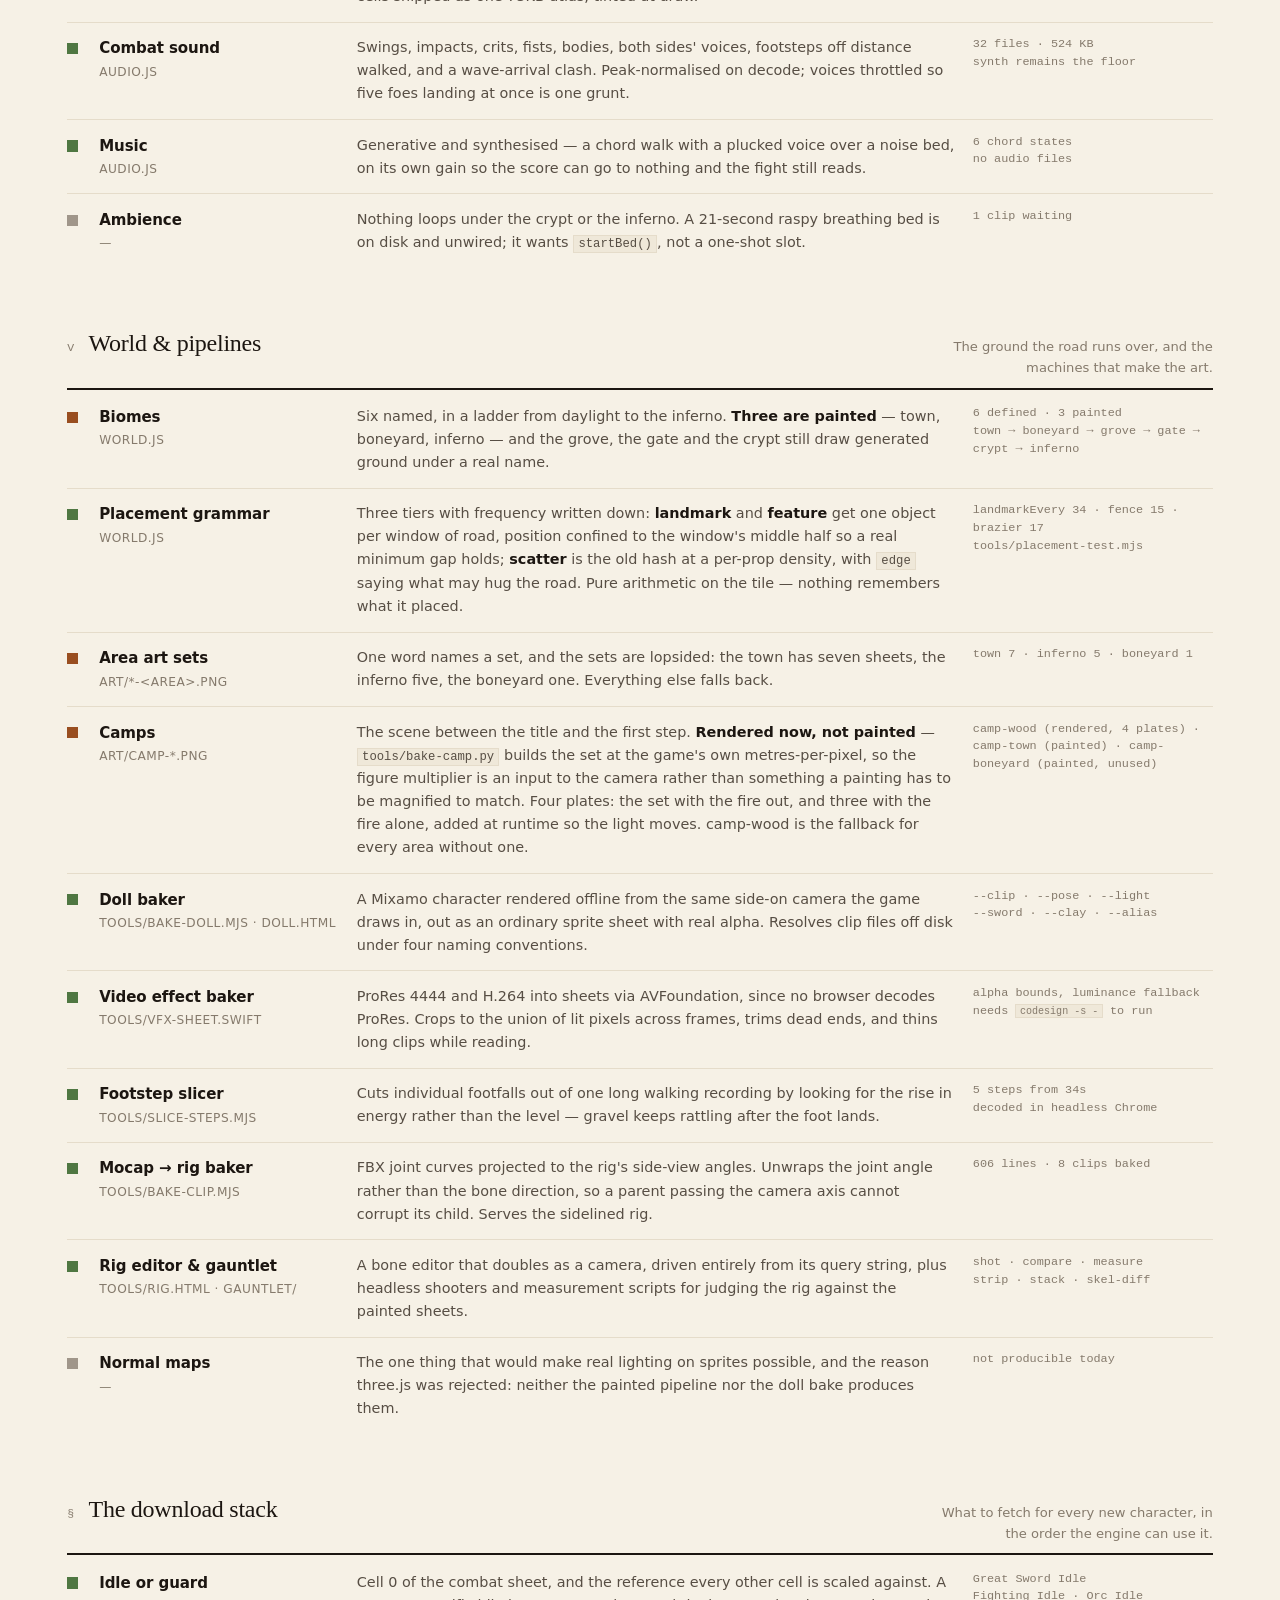
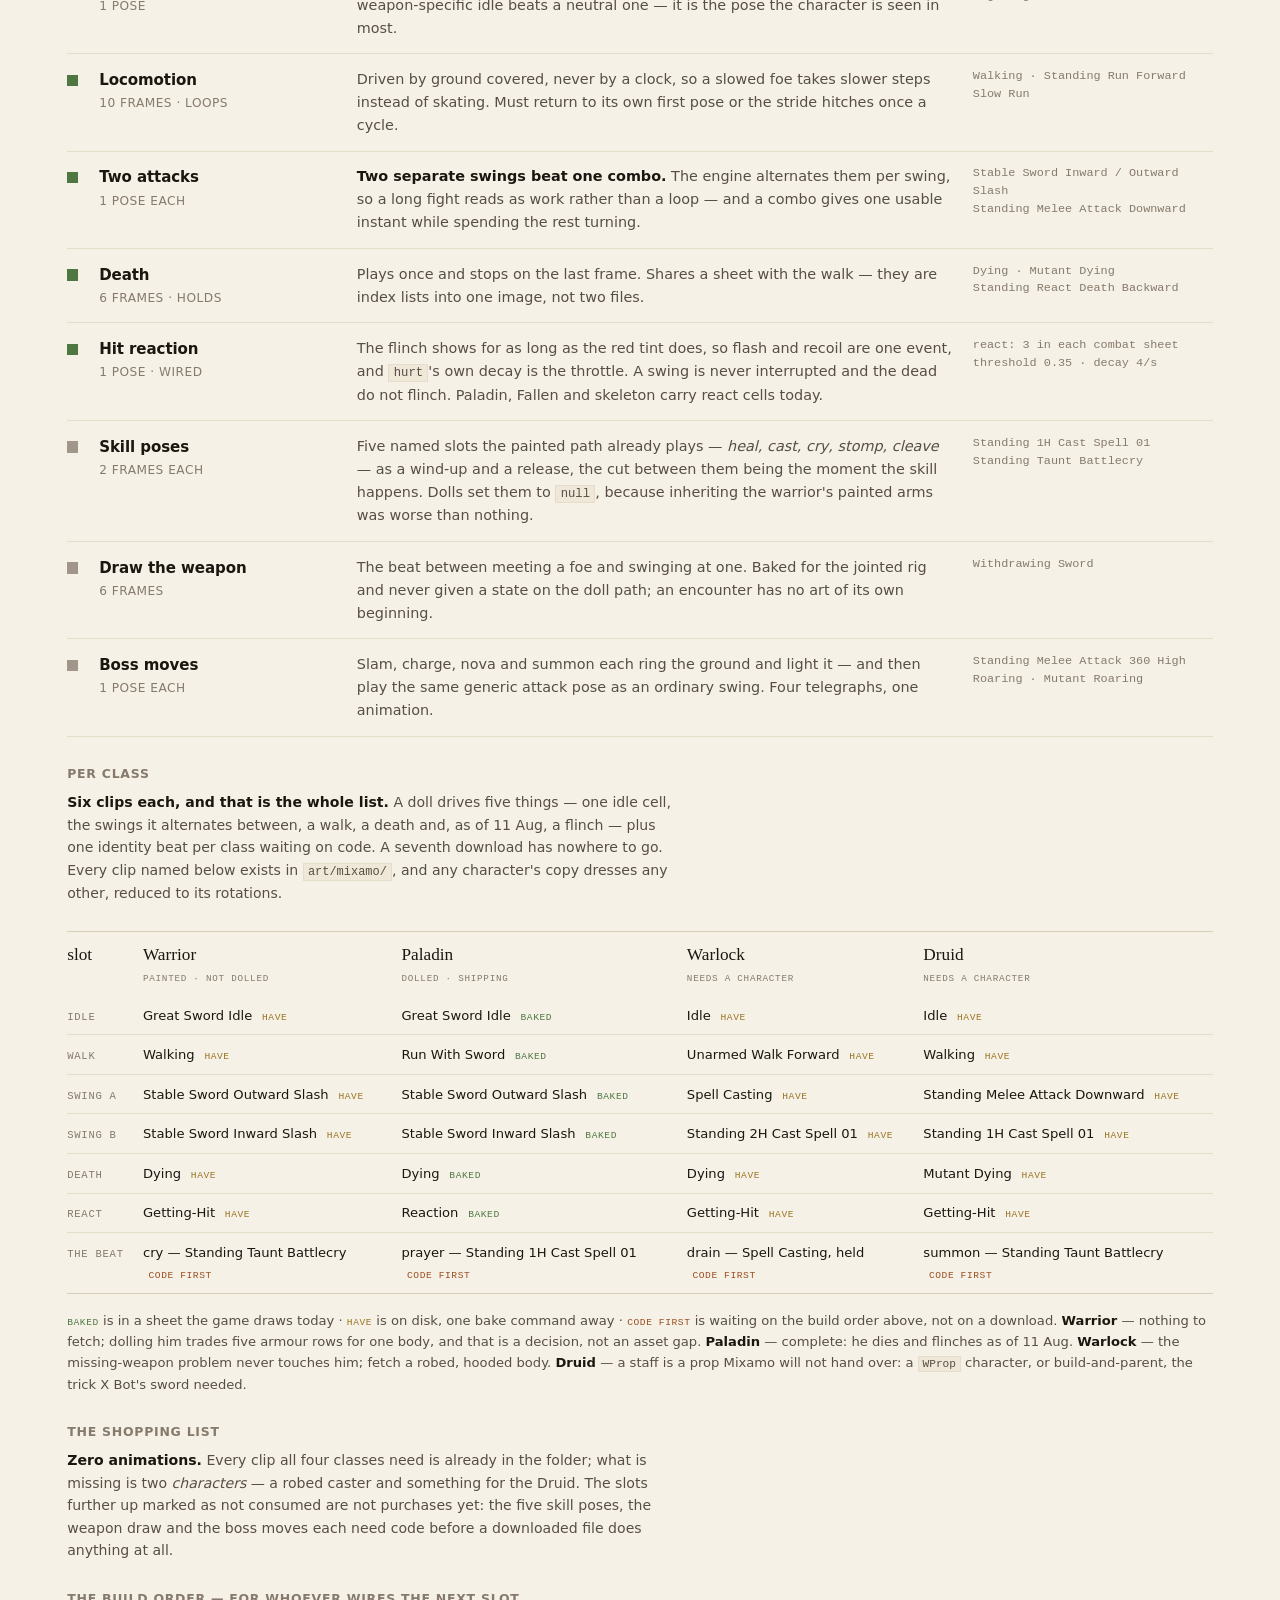
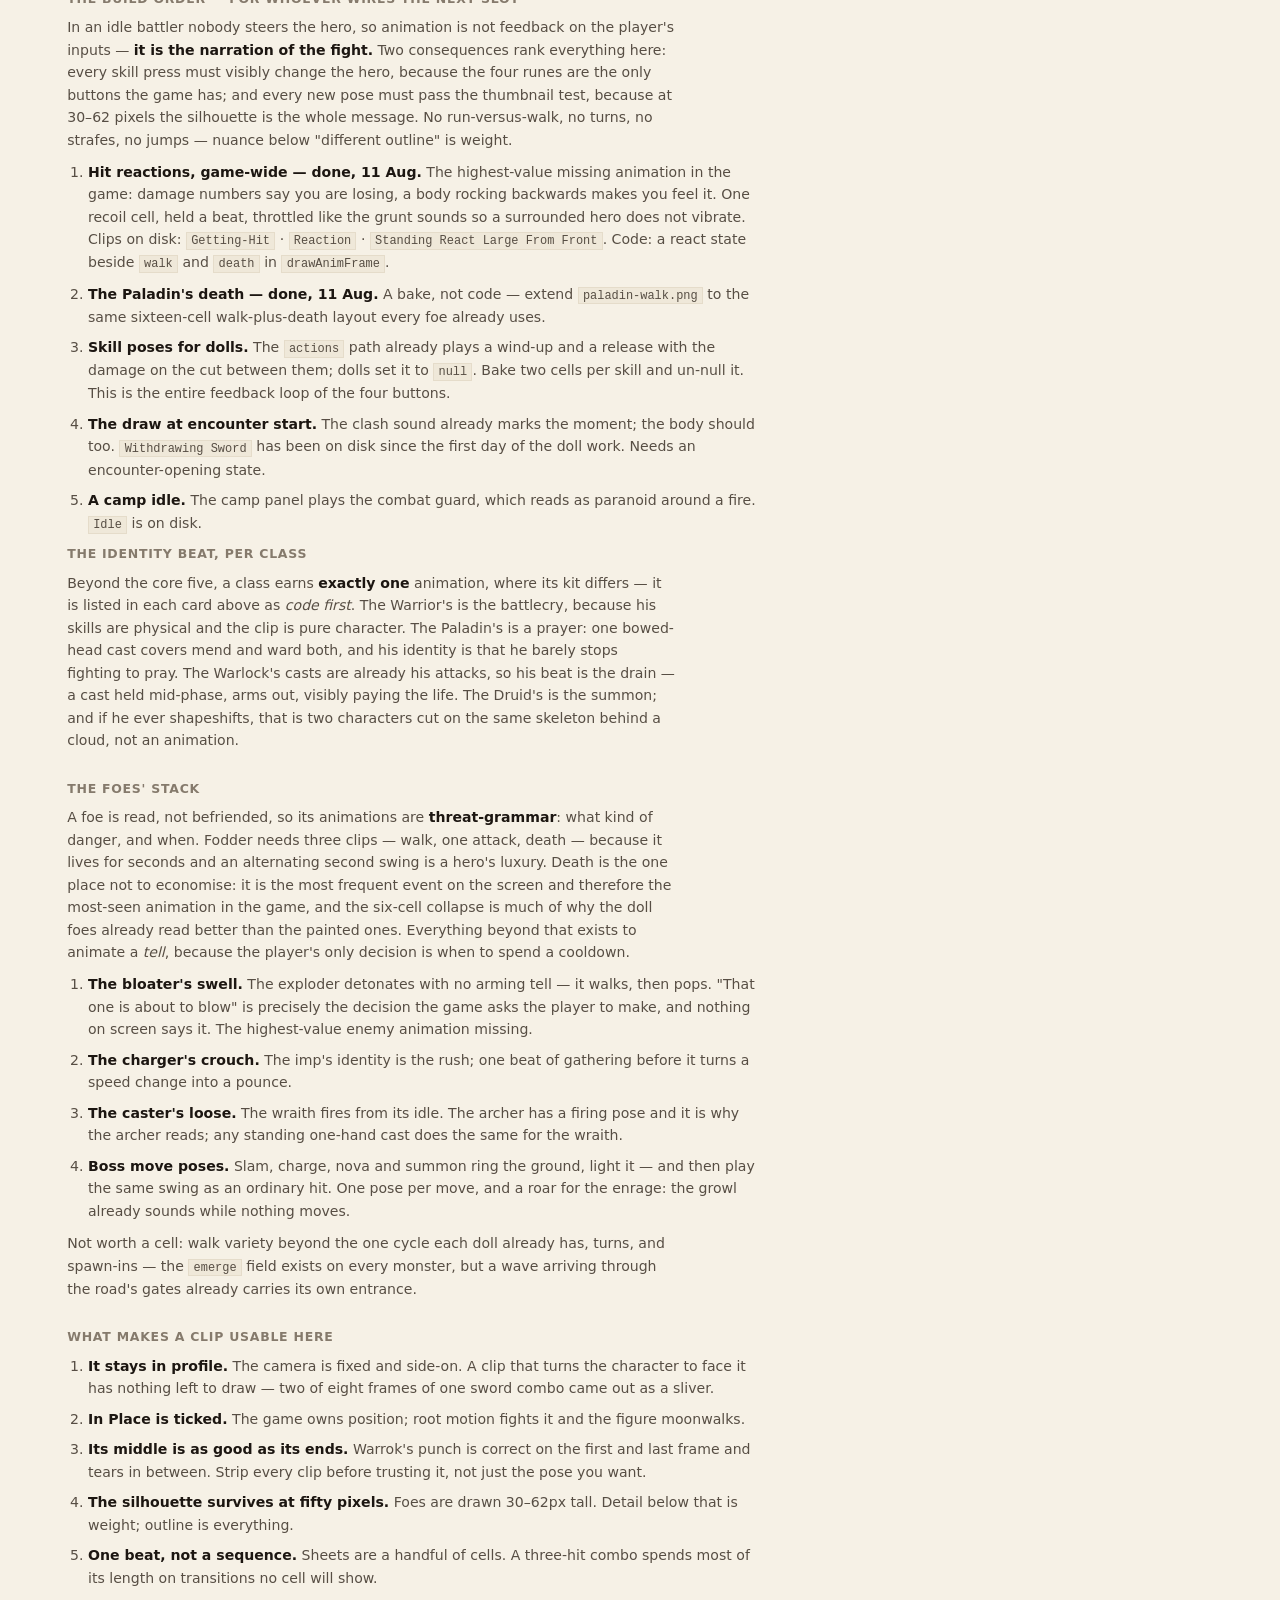
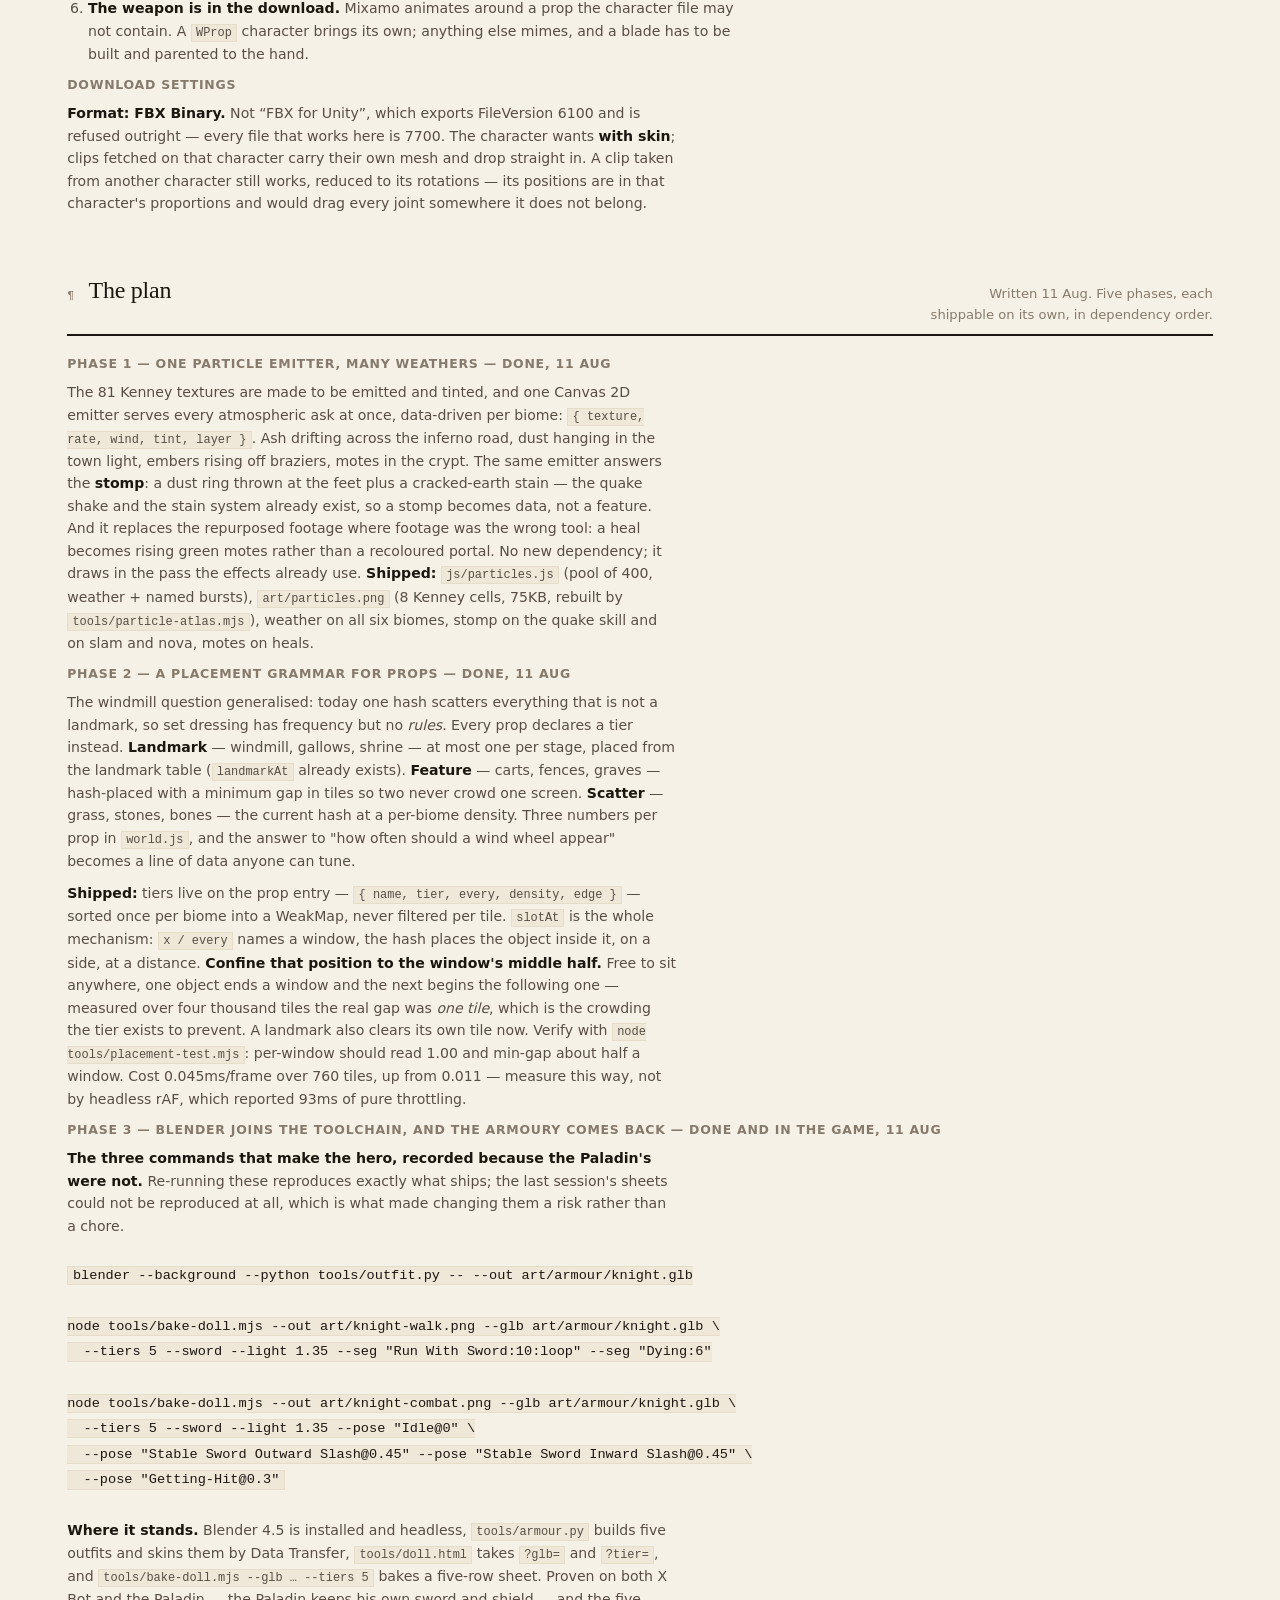
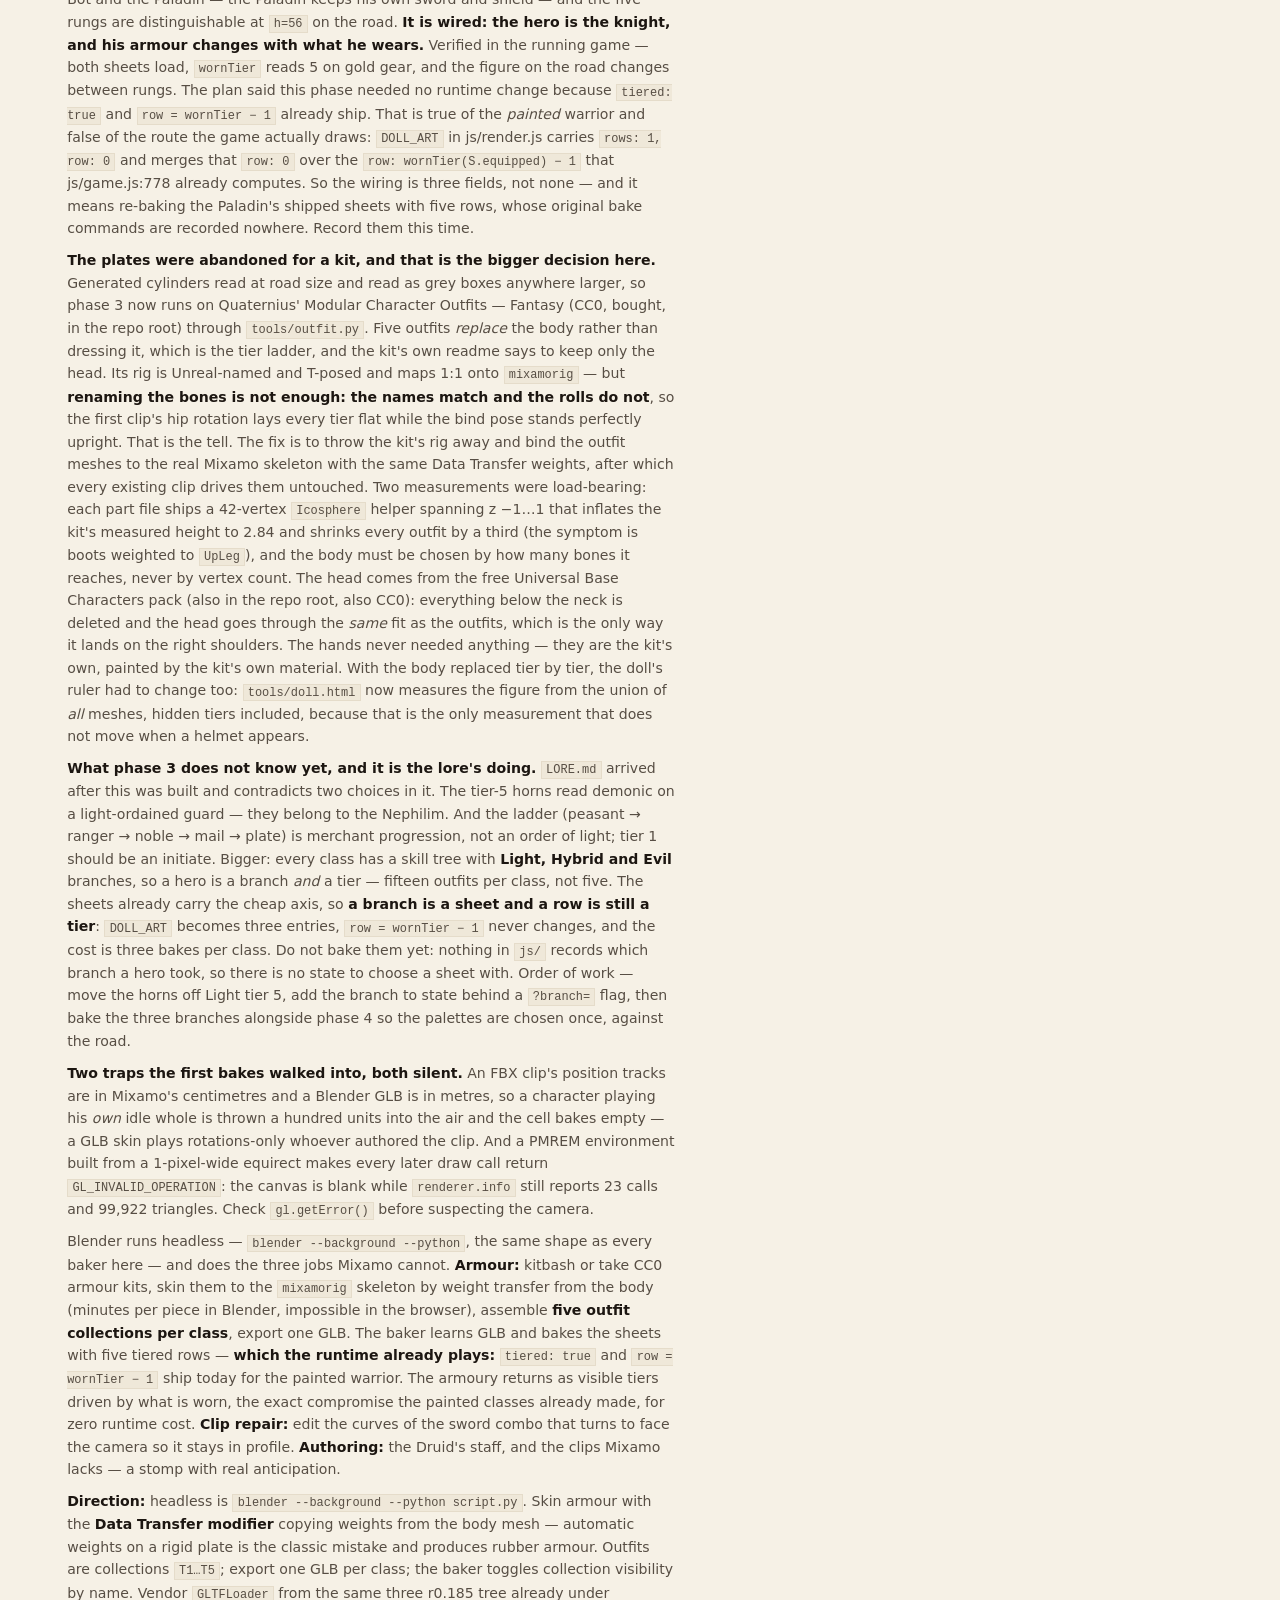
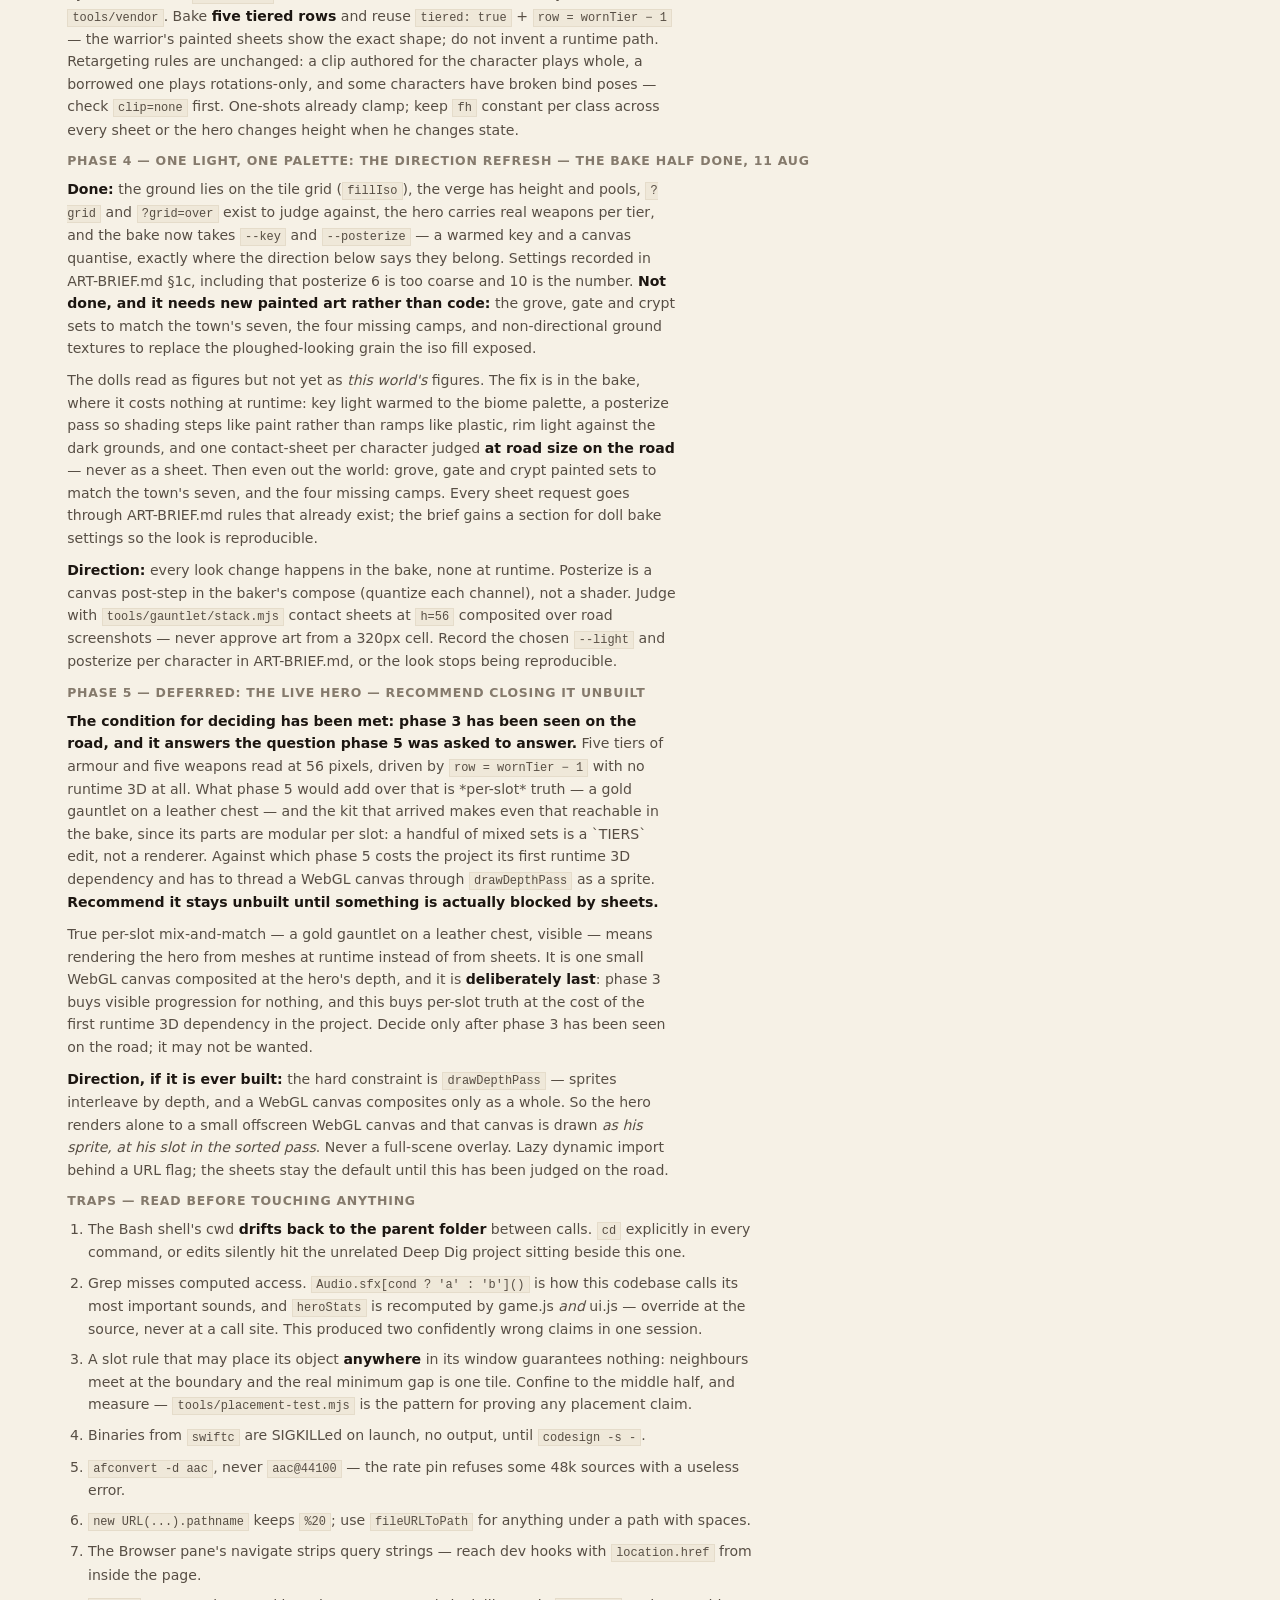
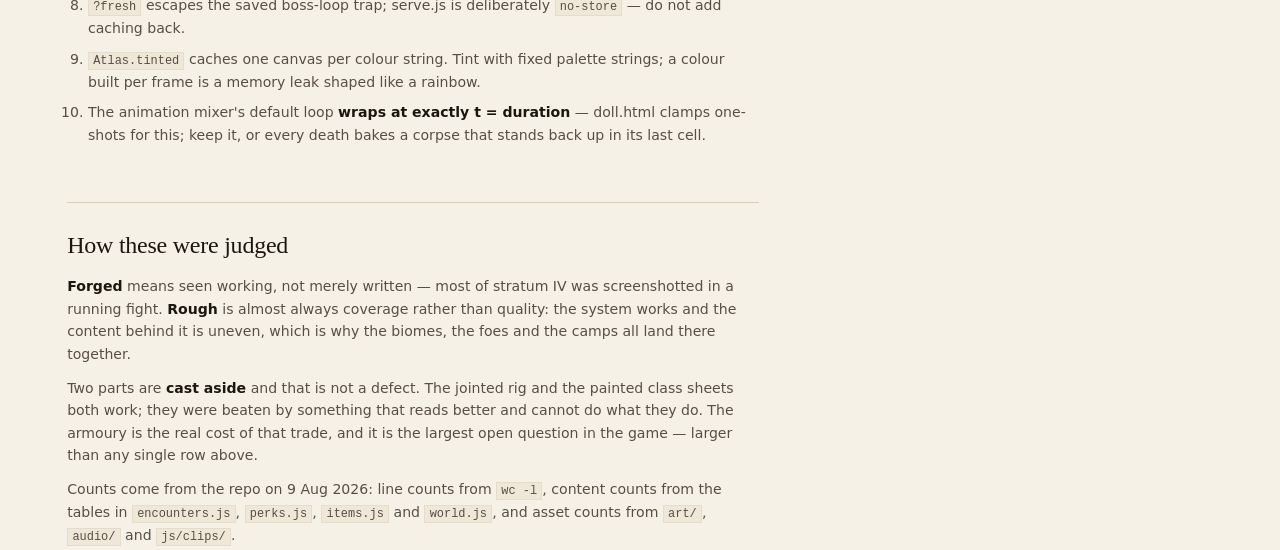
==== commit 5324b6e8: "Write the camp down: the derivation, the bake commands and the six traps The bake commands in partic" ====
--- a/ontology.html
+++ b/ontology.html
@@ -659,8 +659,8 @@
       <div class="row">
         <i class="mark" style="background: var(--rough)"></i>
         <div class="part">Camps<small>art/camp-*.png</small></div>
-        <div class="what">The scene between the title and the first step. Two of six exist; the other four show the boneyard, and only after the image decodes — set early it blanks the panel.</div>
-        <div class="ev">camp-town · camp-boneyard</div>
+        <div class="what">The scene between the title and the first step. <b>Rendered now, not painted</b> — <code>tools/bake-camp.py</code> builds the set at the game's own metres-per-pixel, so the figure multiplier is an input to the camera rather than something a painting has to be magnified to match. Four plates: the set with the fire out, and three with the fire alone, added at runtime so the light moves. camp-wood is the fallback for every area without one.</div>
+        <div class="ev">camp-wood (rendered, 4 plates) · camp-town (painted) · camp-boneyard (painted, unused)</div>
       </div>
       <div class="row">
         <i class="mark" style="background: var(--forged)"></i>
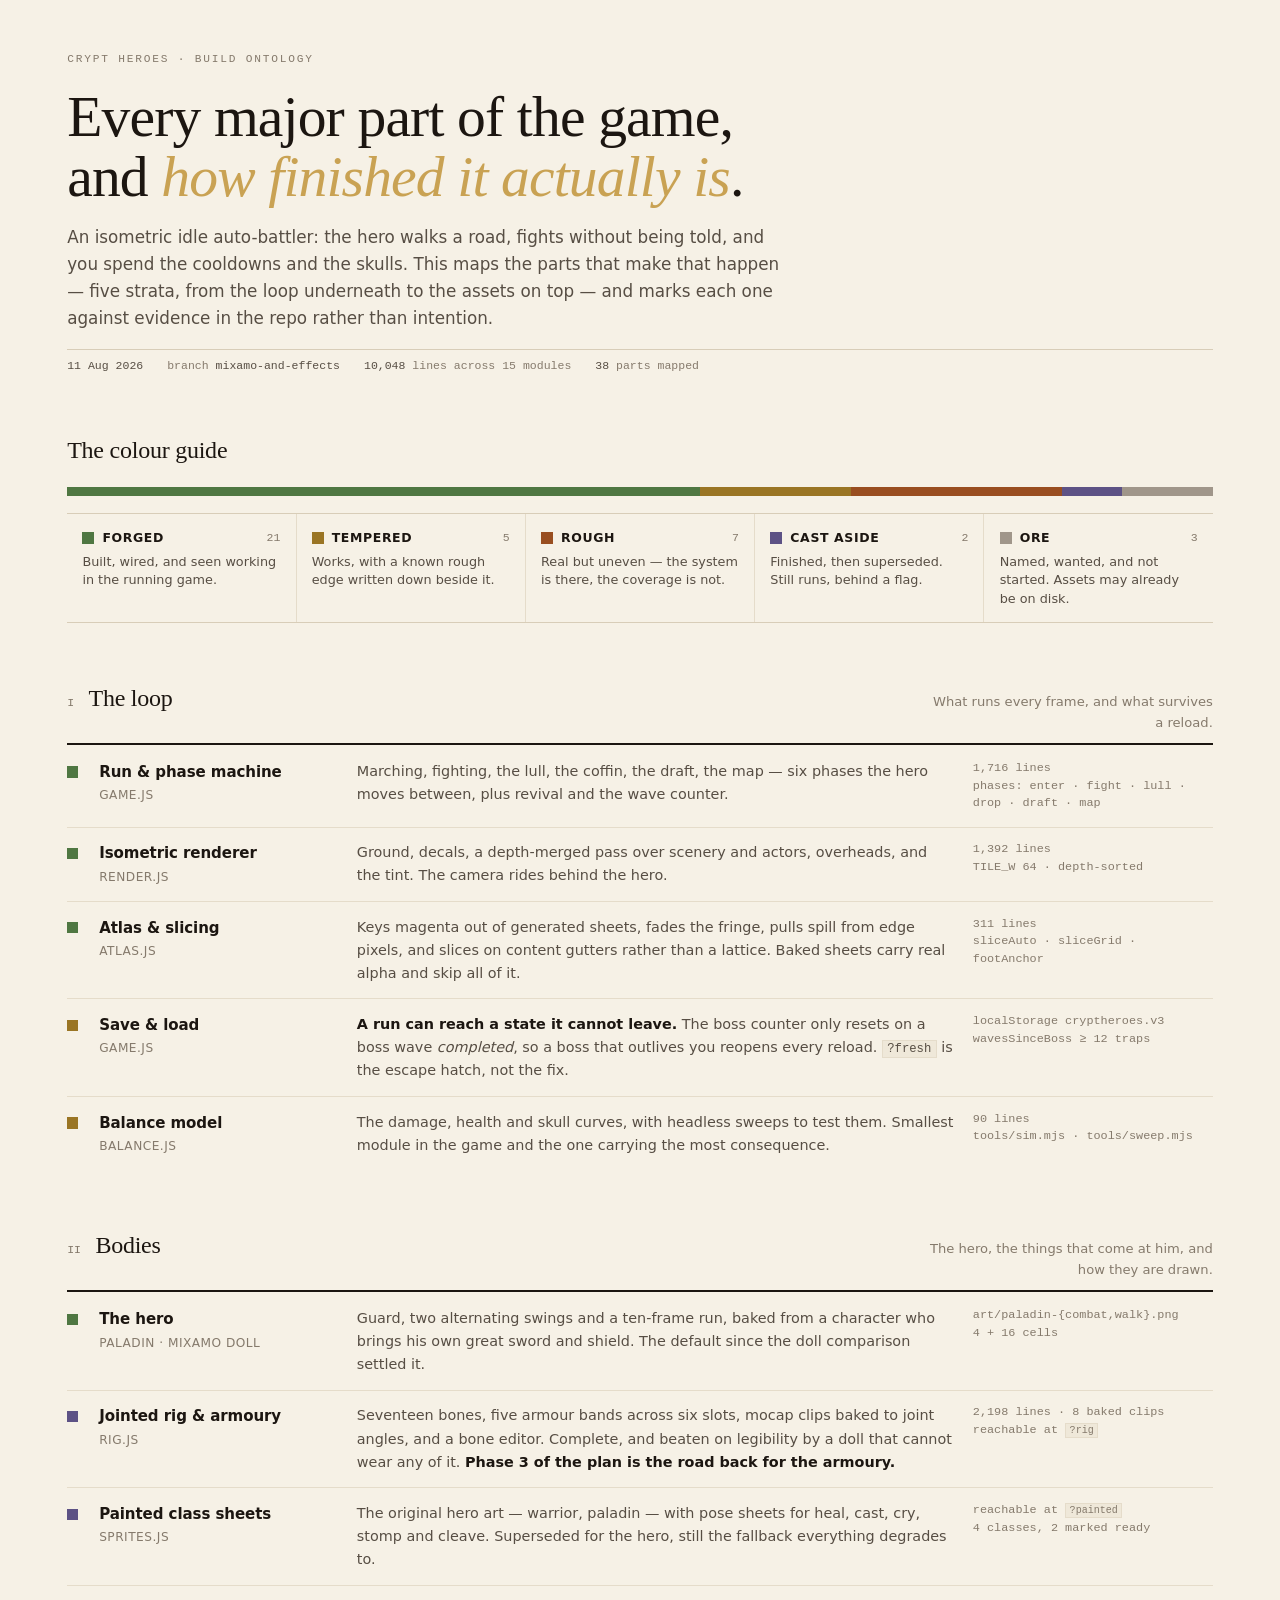
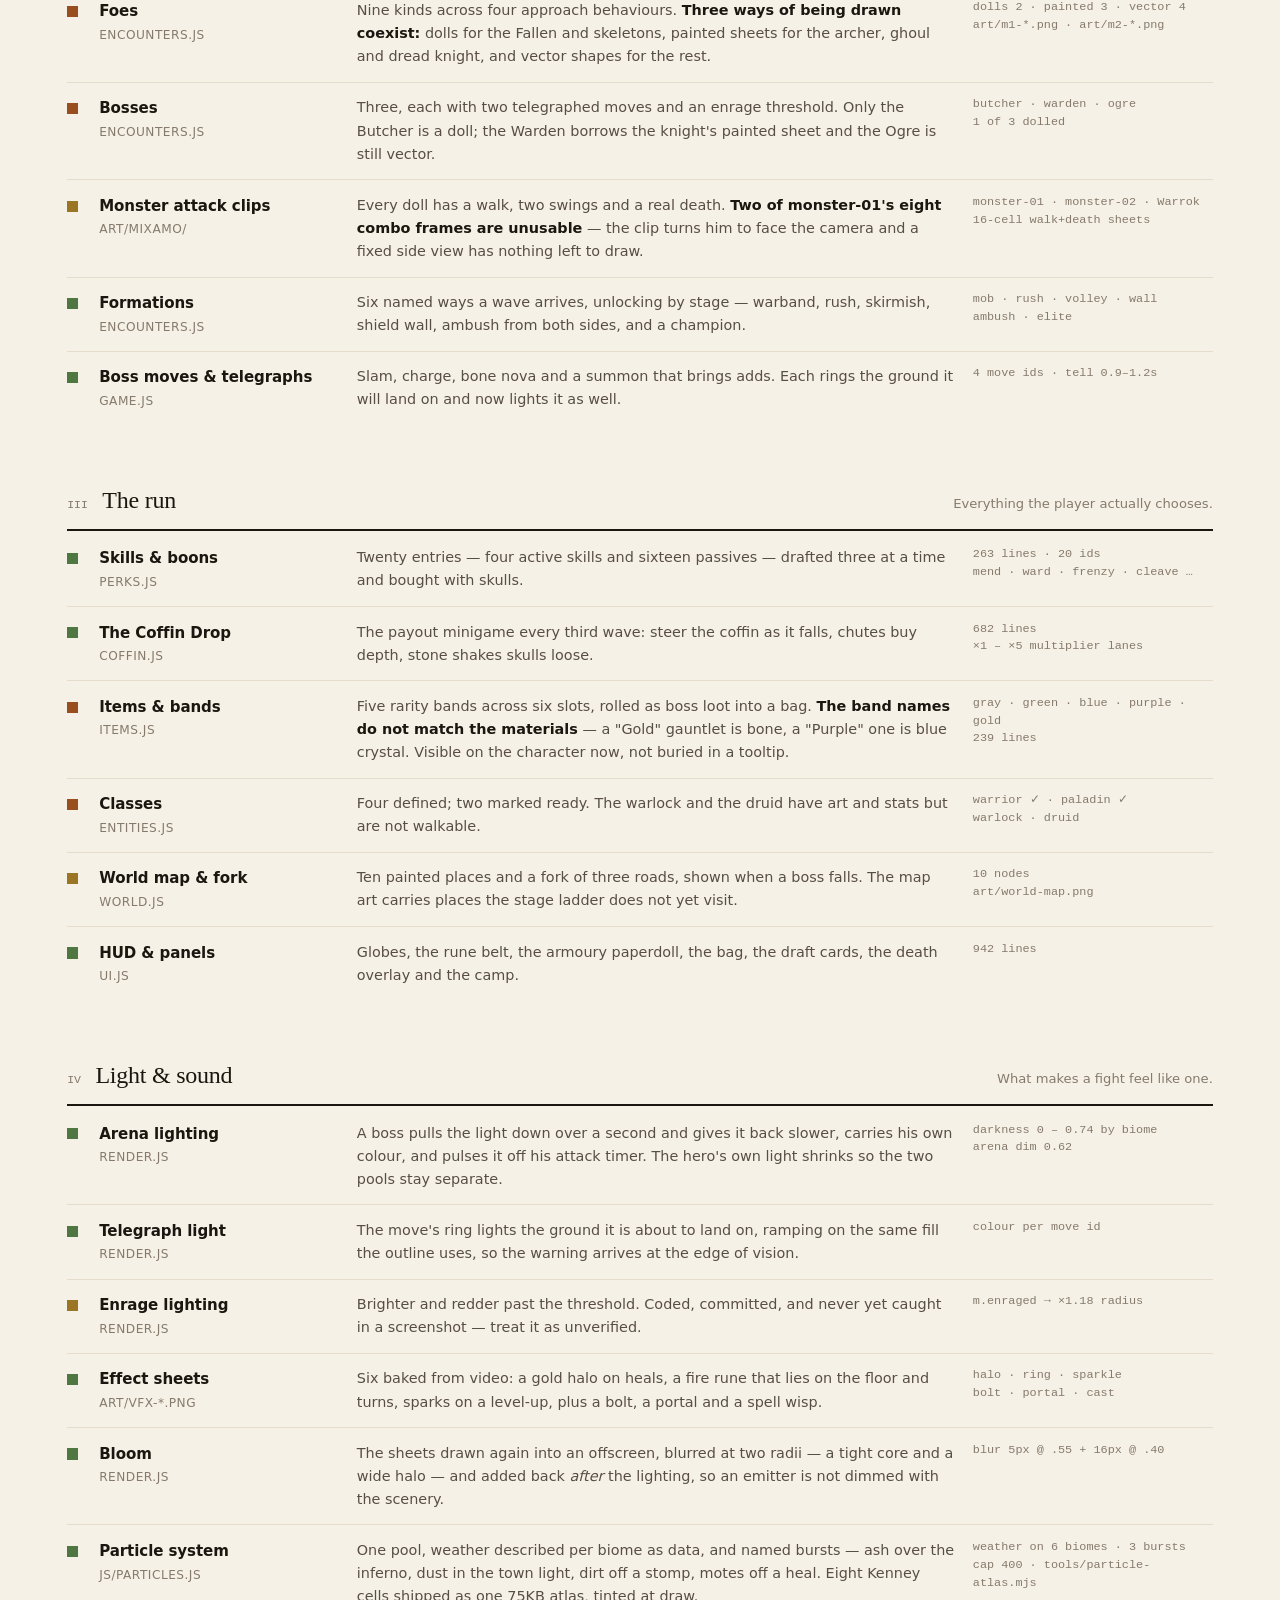
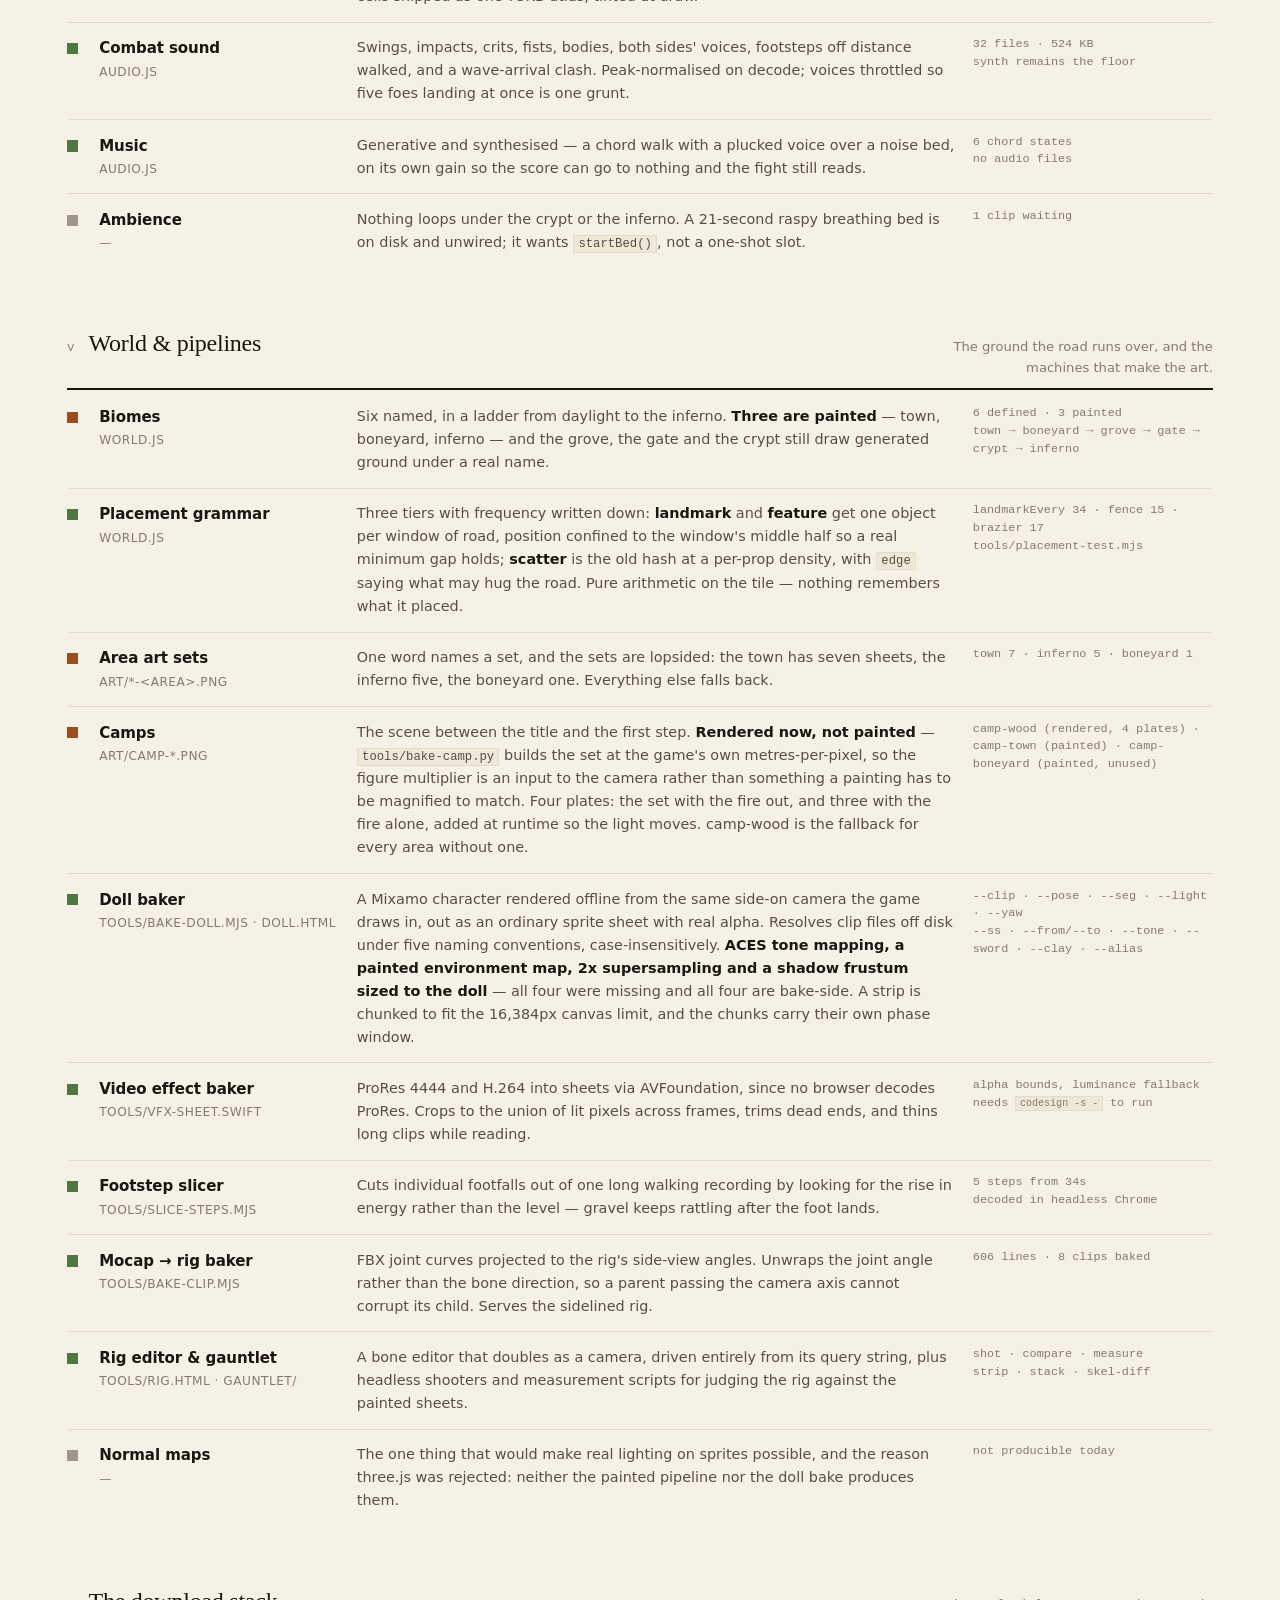
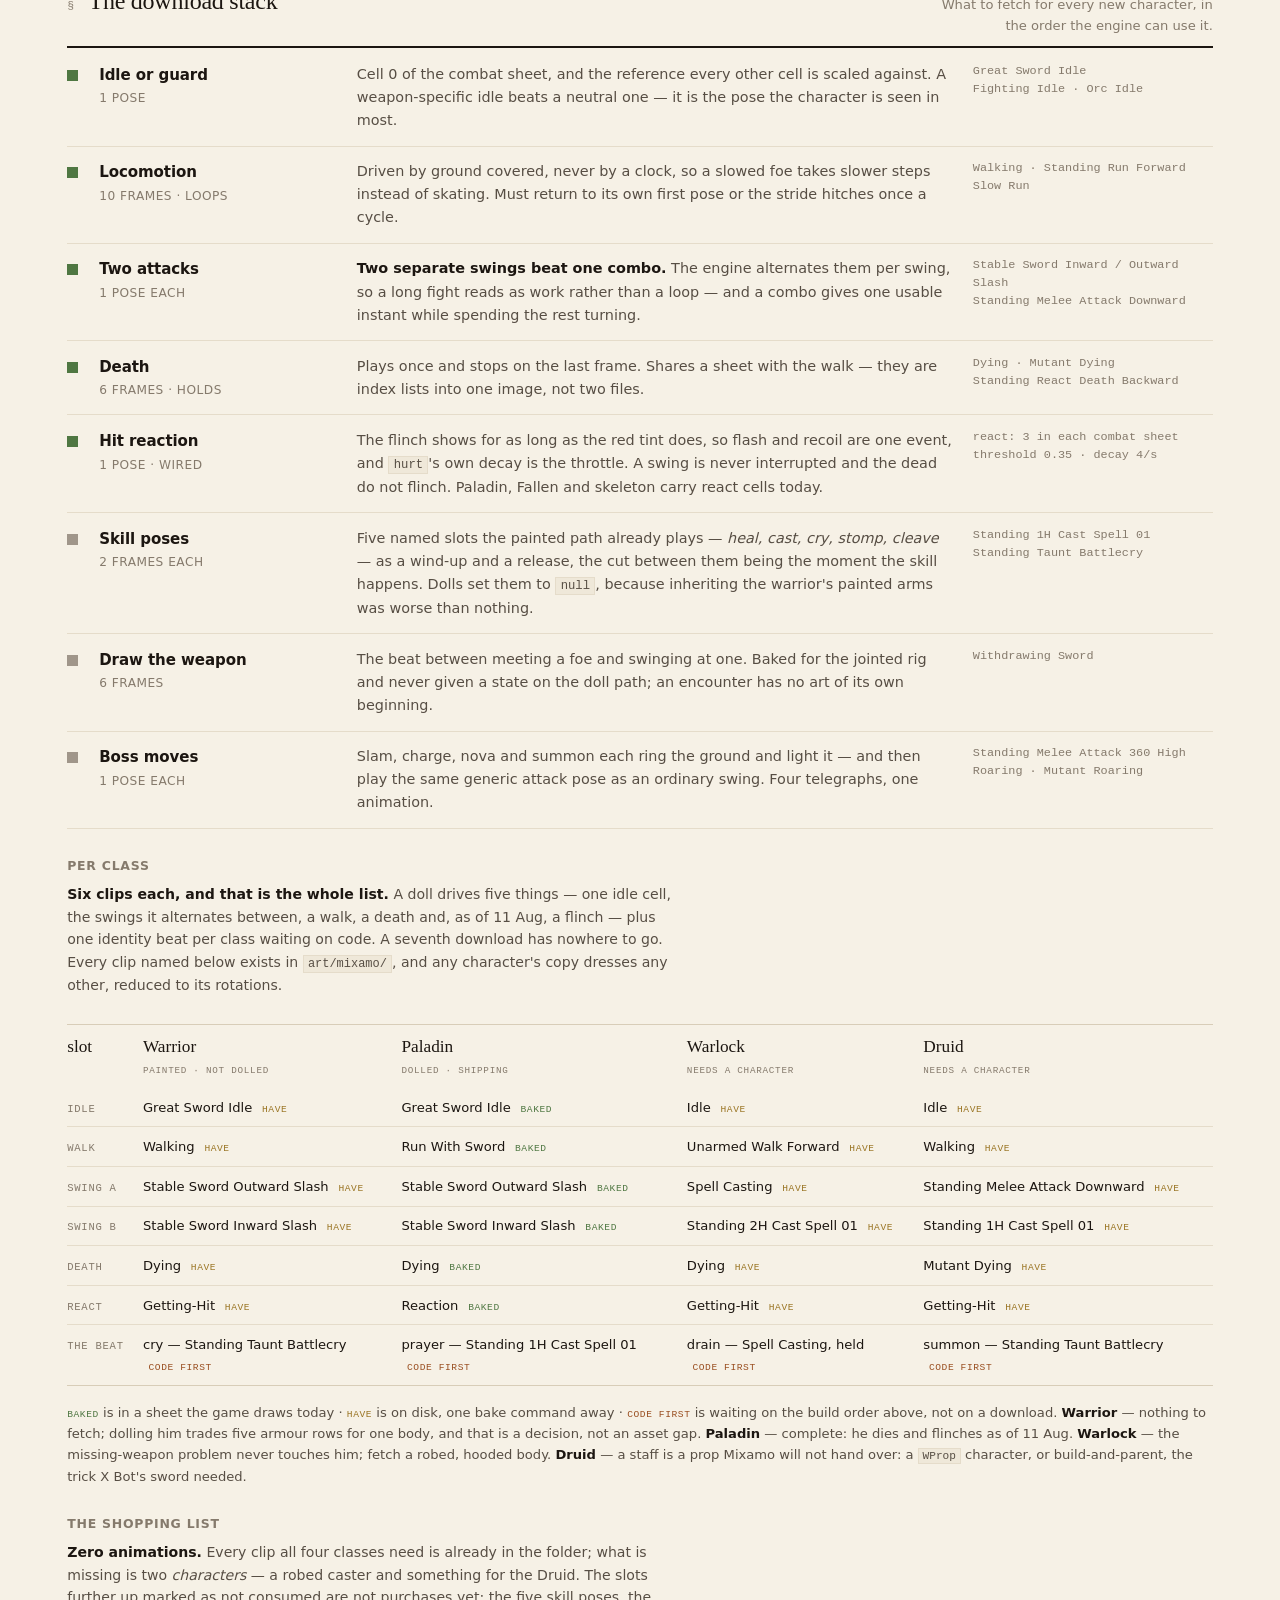
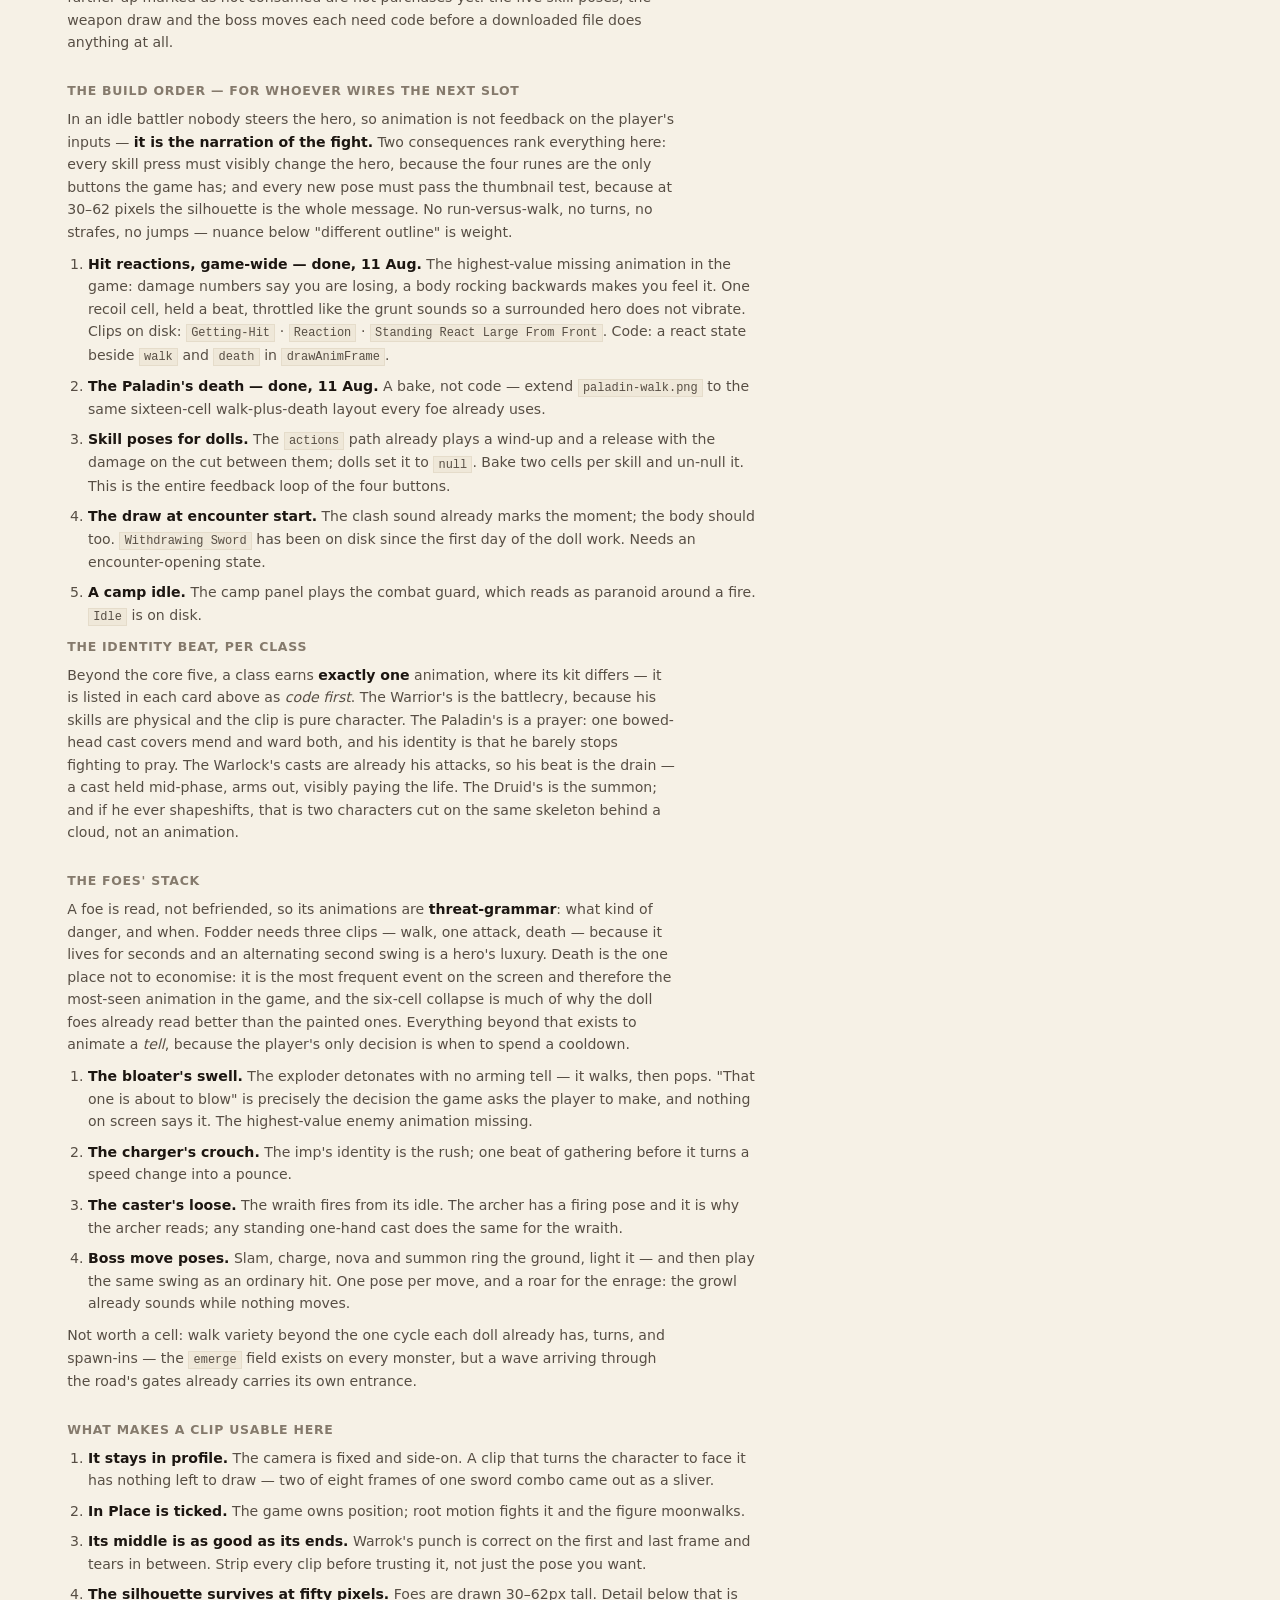
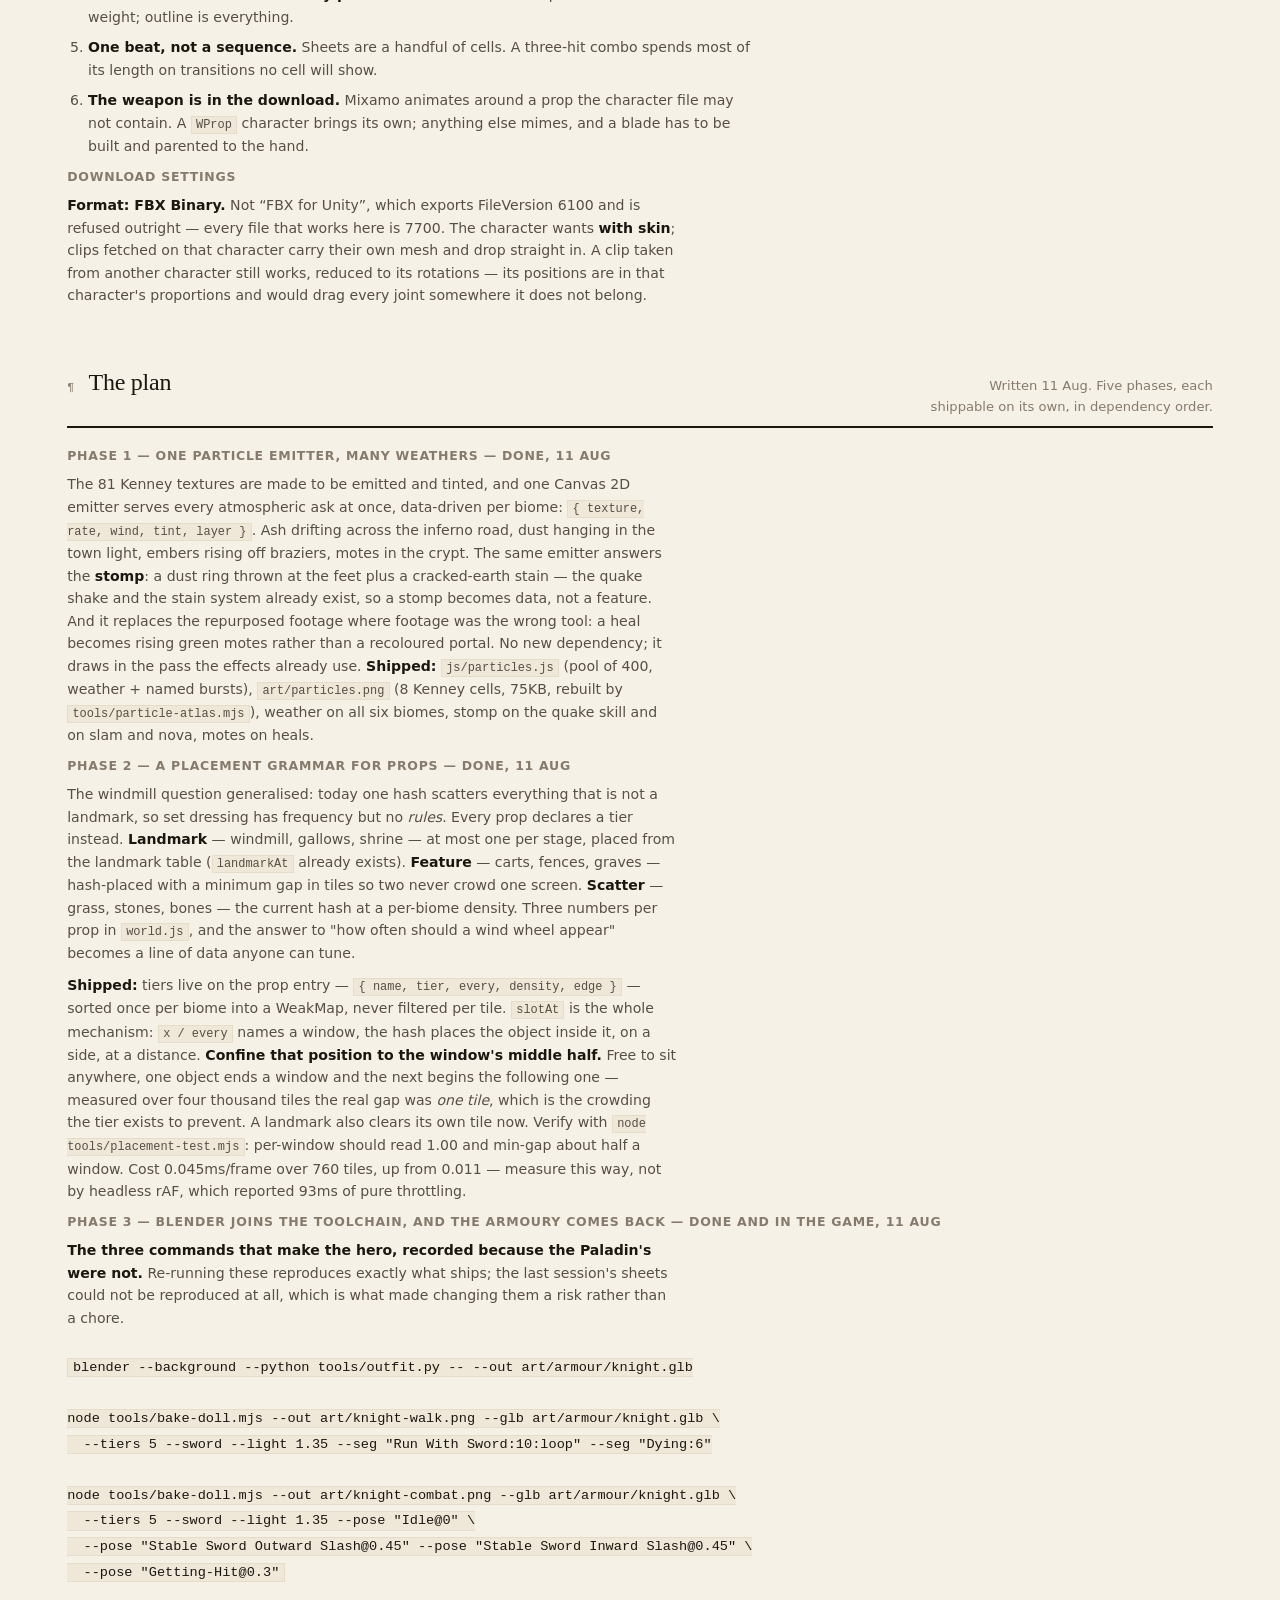
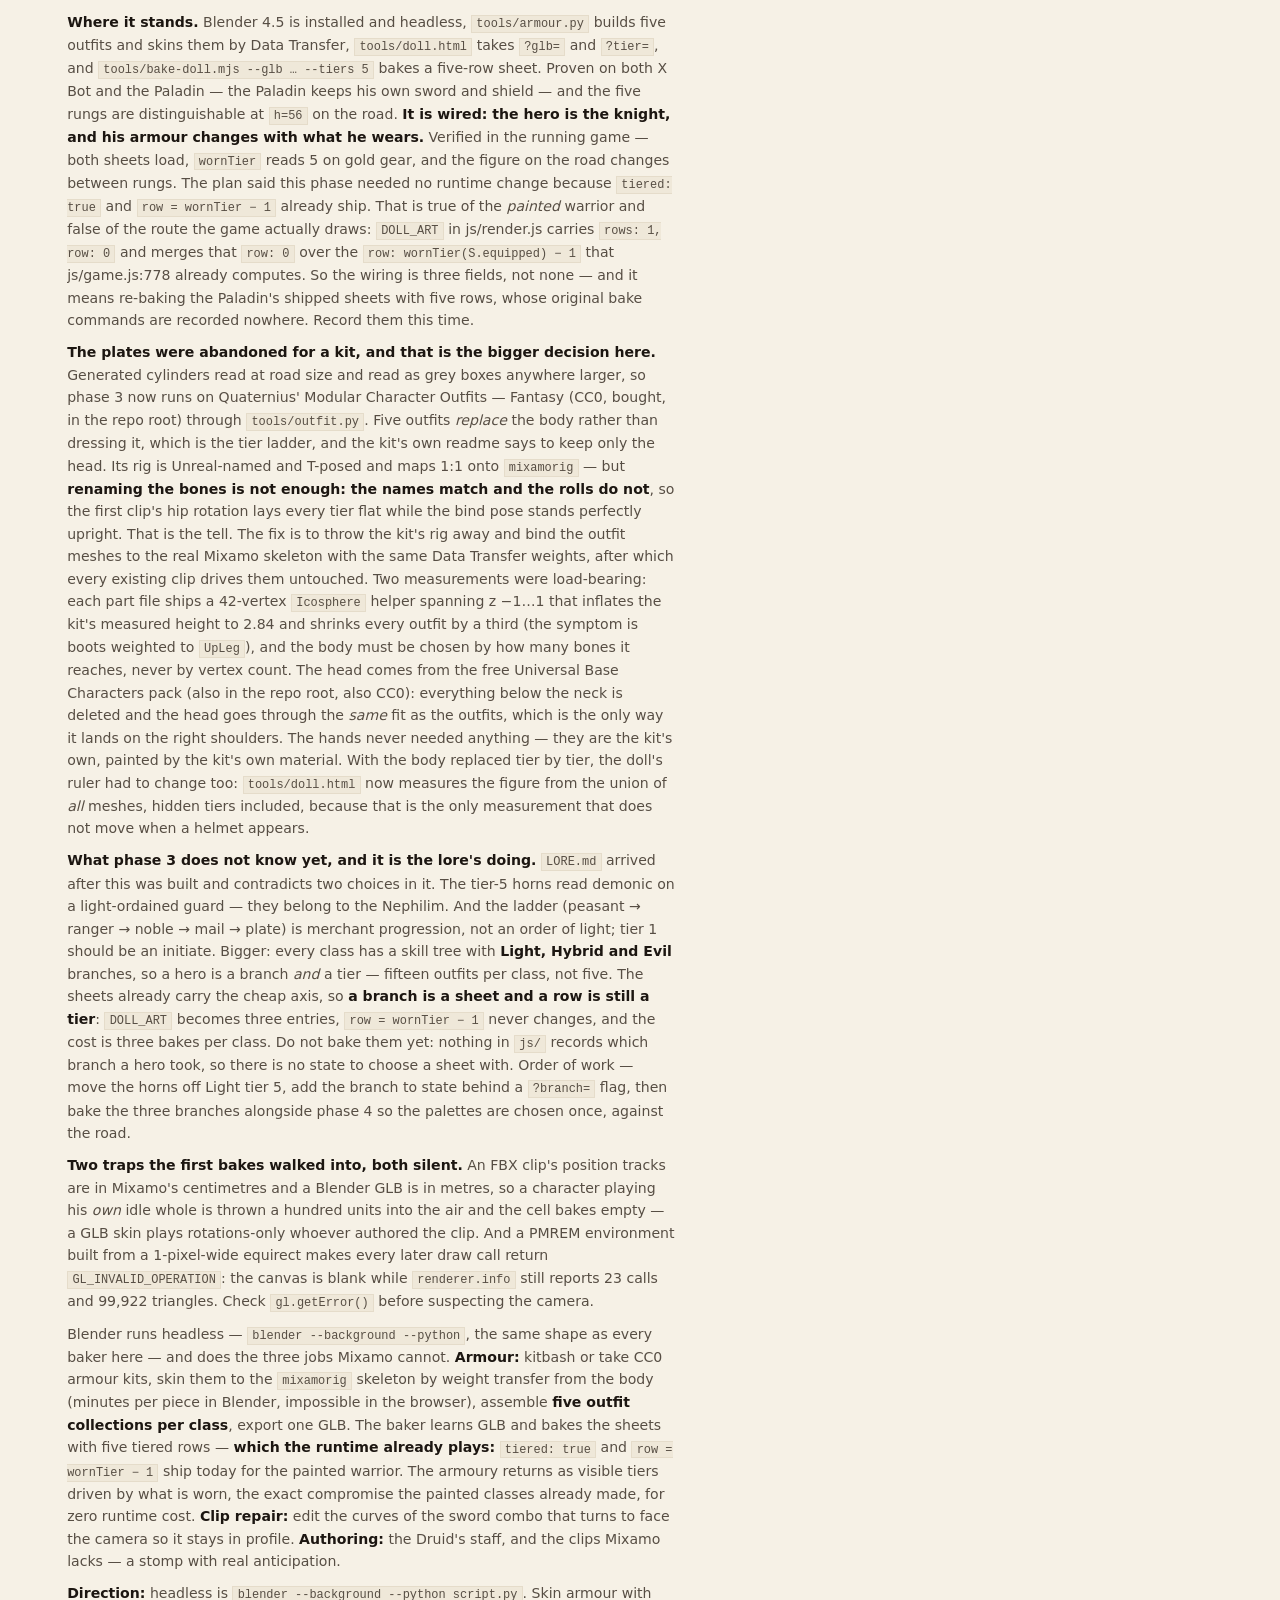
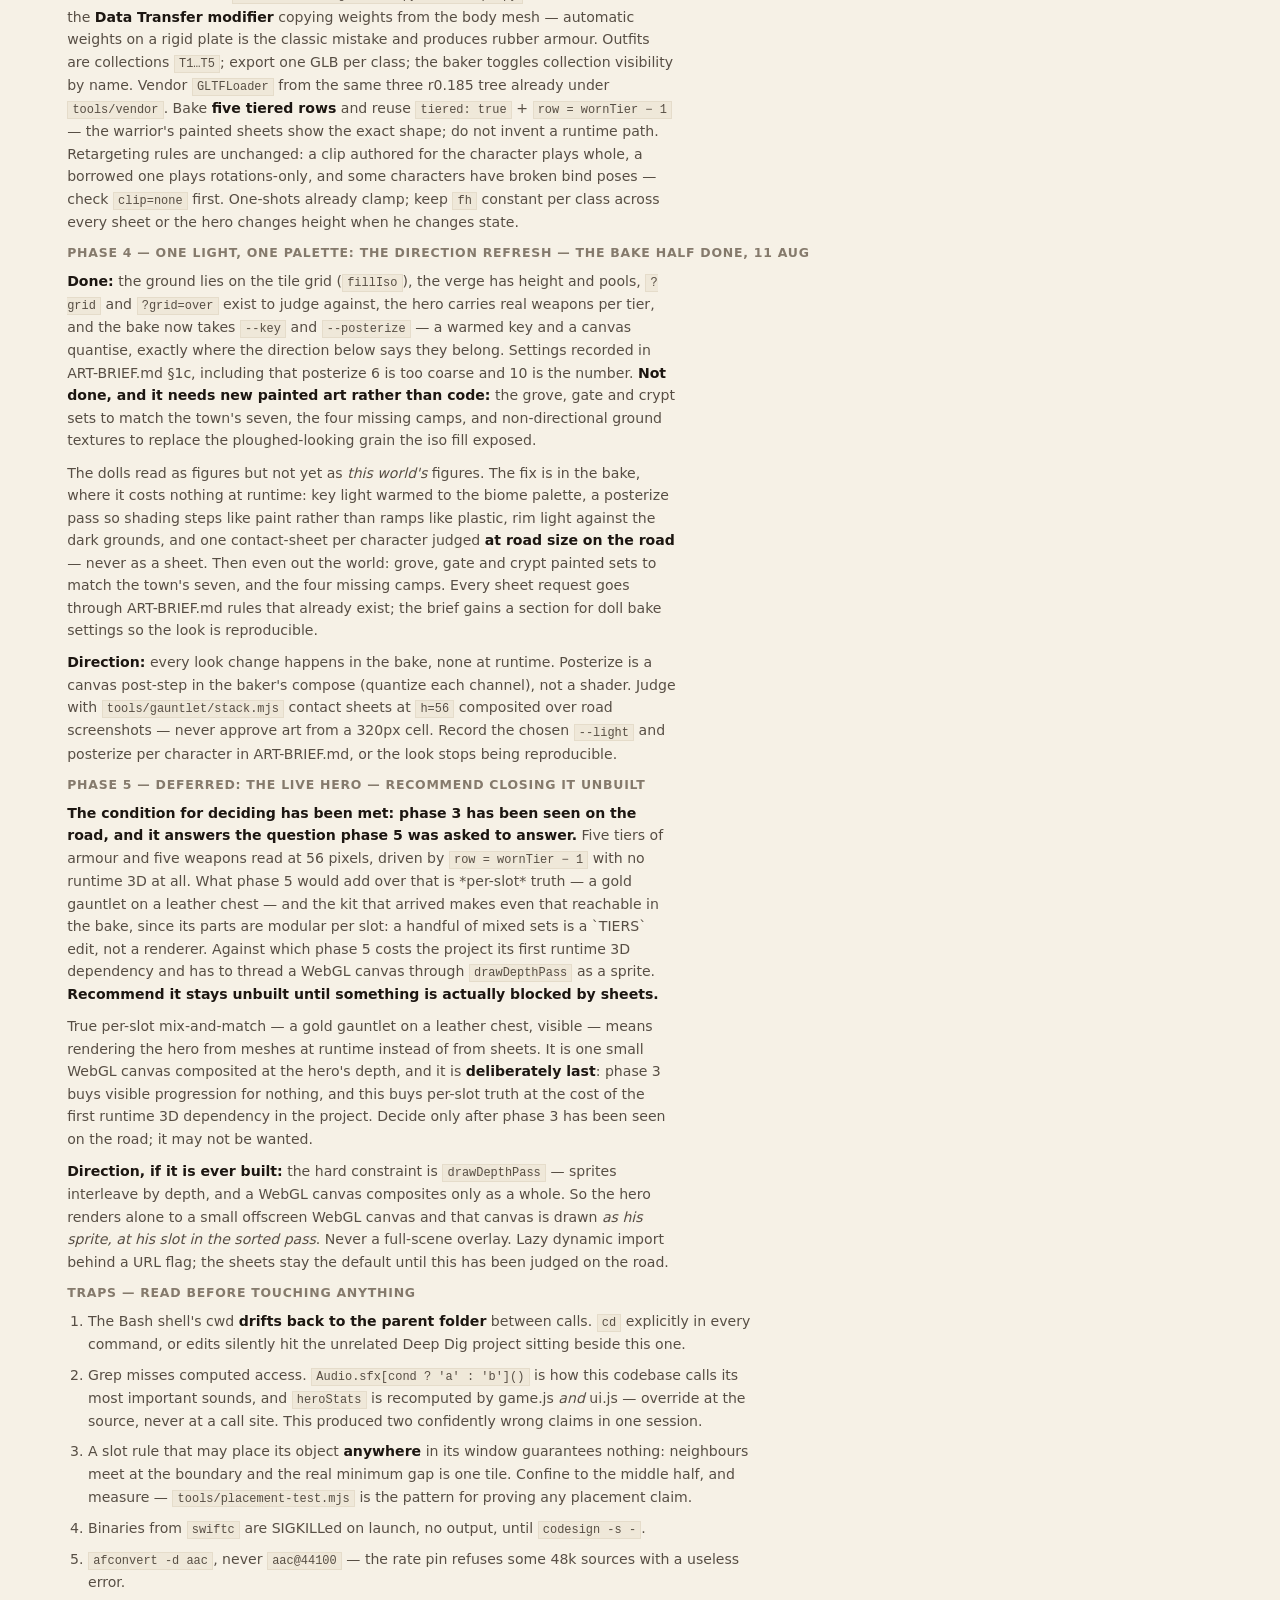
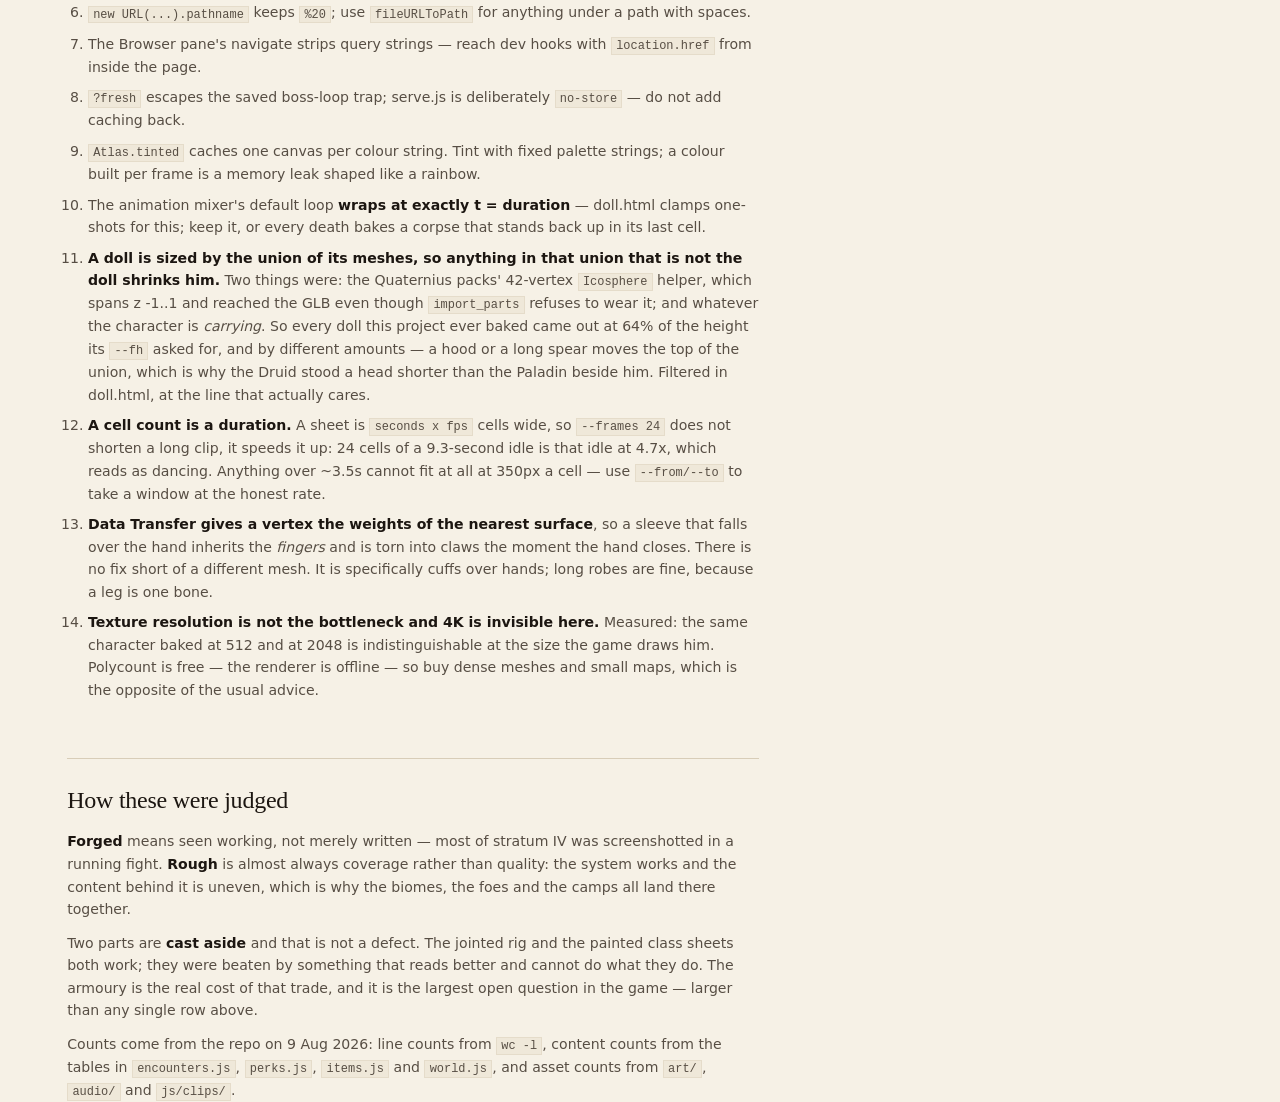
==== commit 3438f7a5: "Write the session down for whoever picks it up next HANDOFF gains the ninth session: the 64%-height " ====
--- a/ontology.html
+++ b/ontology.html
@@ -665,8 +665,8 @@
       <div class="row">
         <i class="mark" style="background: var(--forged)"></i>
         <div class="part">Doll baker<small>tools/bake-doll.mjs · doll.html</small></div>
-        <div class="what">A Mixamo character rendered offline from the same side-on camera the game draws in, out as an ordinary sprite sheet with real alpha. Resolves clip files off disk under four naming conventions.</div>
-        <div class="ev">--clip · --pose · --light<br>--sword · --clay · --alias</div>
+        <div class="what">A Mixamo character rendered offline from the same side-on camera the game draws in, out as an ordinary sprite sheet with real alpha. Resolves clip files off disk under five naming conventions, case-insensitively. <b>ACES tone mapping, a painted environment map, 2x supersampling and a shadow frustum sized to the doll</b> — all four were missing and all four are bake-side. A strip is chunked to fit the 16,384px canvas limit, and the chunks carry their own phase window.</div>
+        <div class="ev">--clip · --pose · --seg · --light · --yaw<br>--ss · --from/--to · --tone · --sword · --clay · --alias</div>
       </div>
       <div class="row">
         <i class="mark" style="background: var(--forged)"></i>
@@ -1220,6 +1220,32 @@
         <li>The animation mixer's default loop <b>wraps at exactly
         t = duration</b> — doll.html clamps one-shots for this; keep it, or
         every death bakes a corpse that stands back up in its last cell.</li>
+        <li><b>A doll is sized by the union of its meshes, so anything in that
+        union that is not the doll shrinks him.</b> Two things were: the
+        Quaternius packs' 42-vertex <code>Icosphere</code> helper, which spans
+        z&nbsp;-1..1 and reached the GLB even though <code>import_parts</code>
+        refuses to wear it; and whatever the character is <em>carrying</em>. So
+        every doll this project ever baked came out at 64% of the height its
+        <code>--fh</code> asked for, and by different amounts — a hood or a long
+        spear moves the top of the union, which is why the Druid stood a head
+        shorter than the Paladin beside him. Filtered in doll.html, at the line
+        that actually cares.</li>
+        <li><b>A cell count is a duration.</b> A sheet is
+        <code>seconds x fps</code> cells wide, so <code>--frames 24</code> does
+        not shorten a long clip, it speeds it up: 24 cells of a 9.3-second idle
+        is that idle at 4.7x, which reads as dancing. Anything over ~3.5s cannot
+        fit at all at 350px a cell — use <code>--from/--to</code> to take a
+        window at the honest rate.</li>
+        <li><b>Data Transfer gives a vertex the weights of the nearest
+        surface</b>, so a sleeve that falls over the hand inherits the
+        <em>fingers</em> and is torn into claws the moment the hand closes.
+        There is no fix short of a different mesh. It is specifically cuffs over
+        hands; long robes are fine, because a leg is one bone.</li>
+        <li><b>Texture resolution is not the bottleneck and 4K is invisible
+        here.</b> Measured: the same character baked at 512 and at 2048 is
+        indistinguishable at the size the game draws him. Polycount is free —
+        the renderer is offline — so buy dense meshes and small maps, which is
+        the opposite of the usual advice.</li>
       </ol>
 
     </div>
